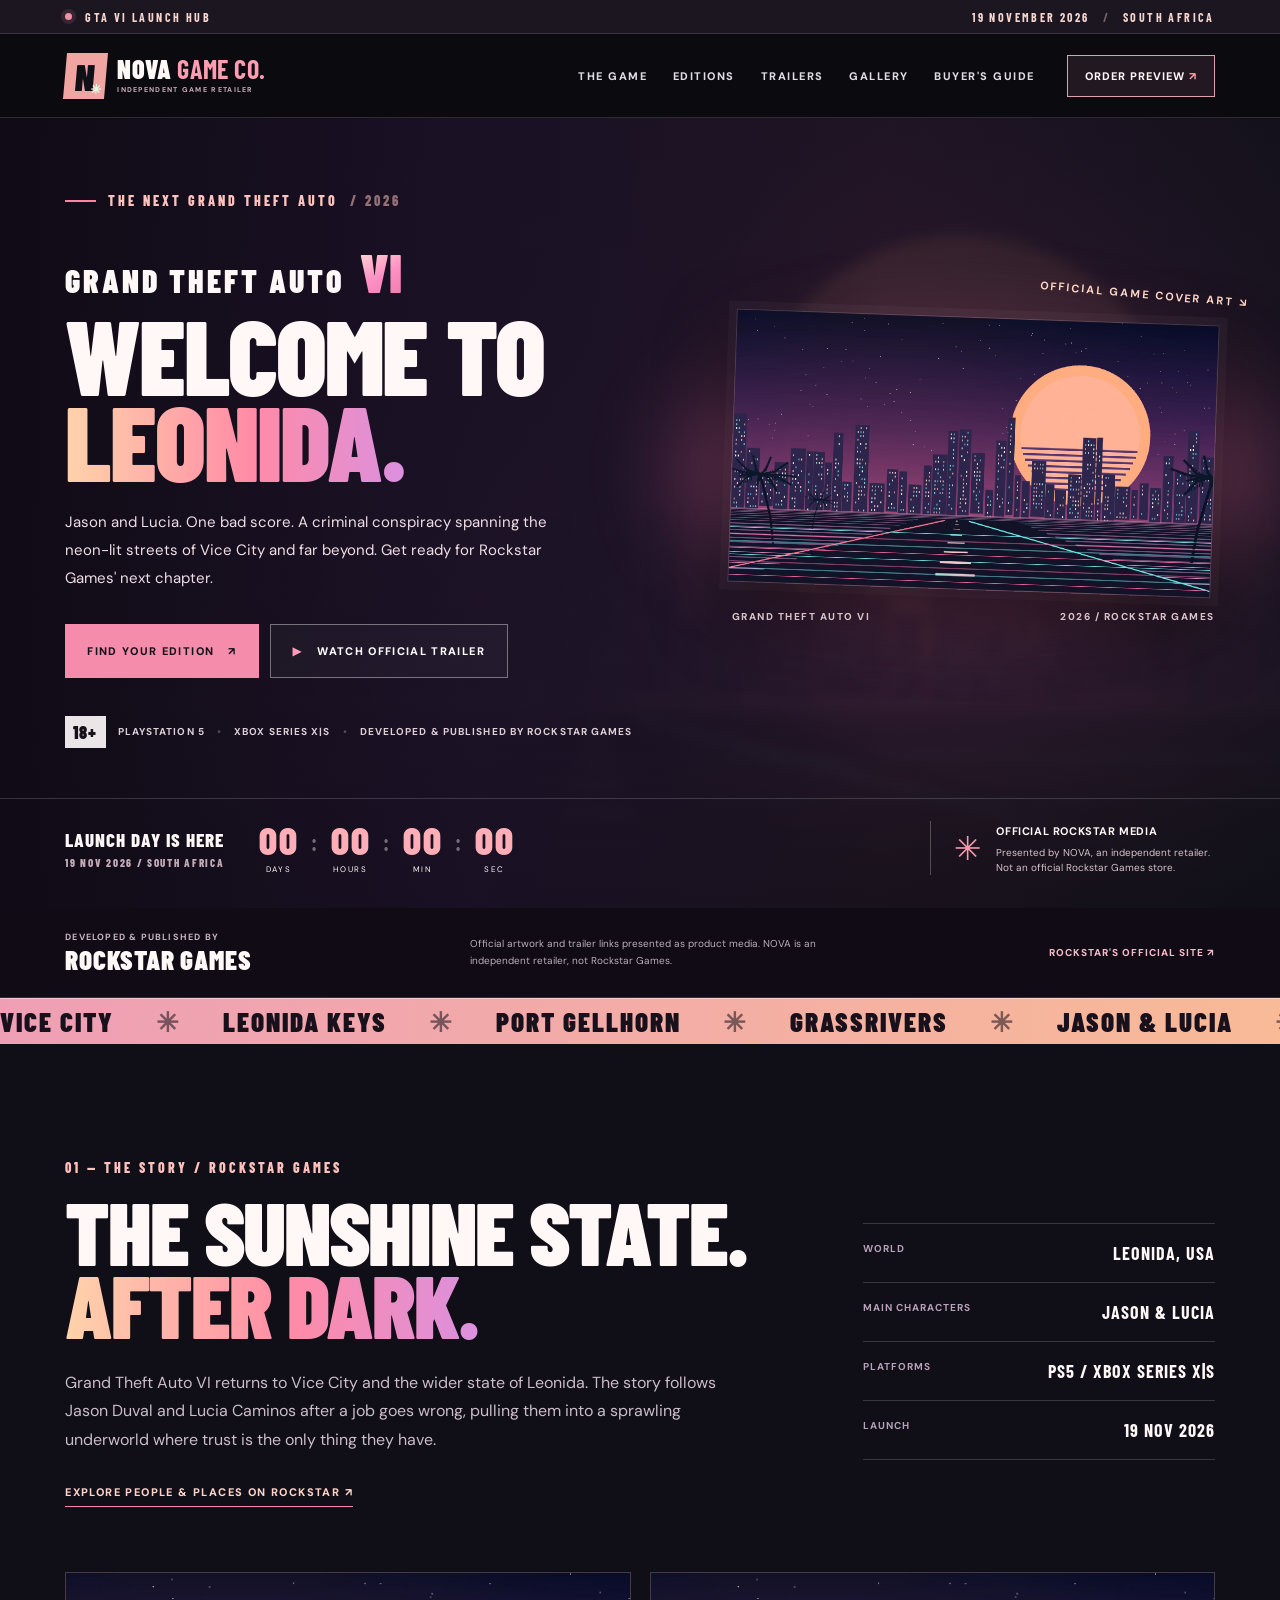
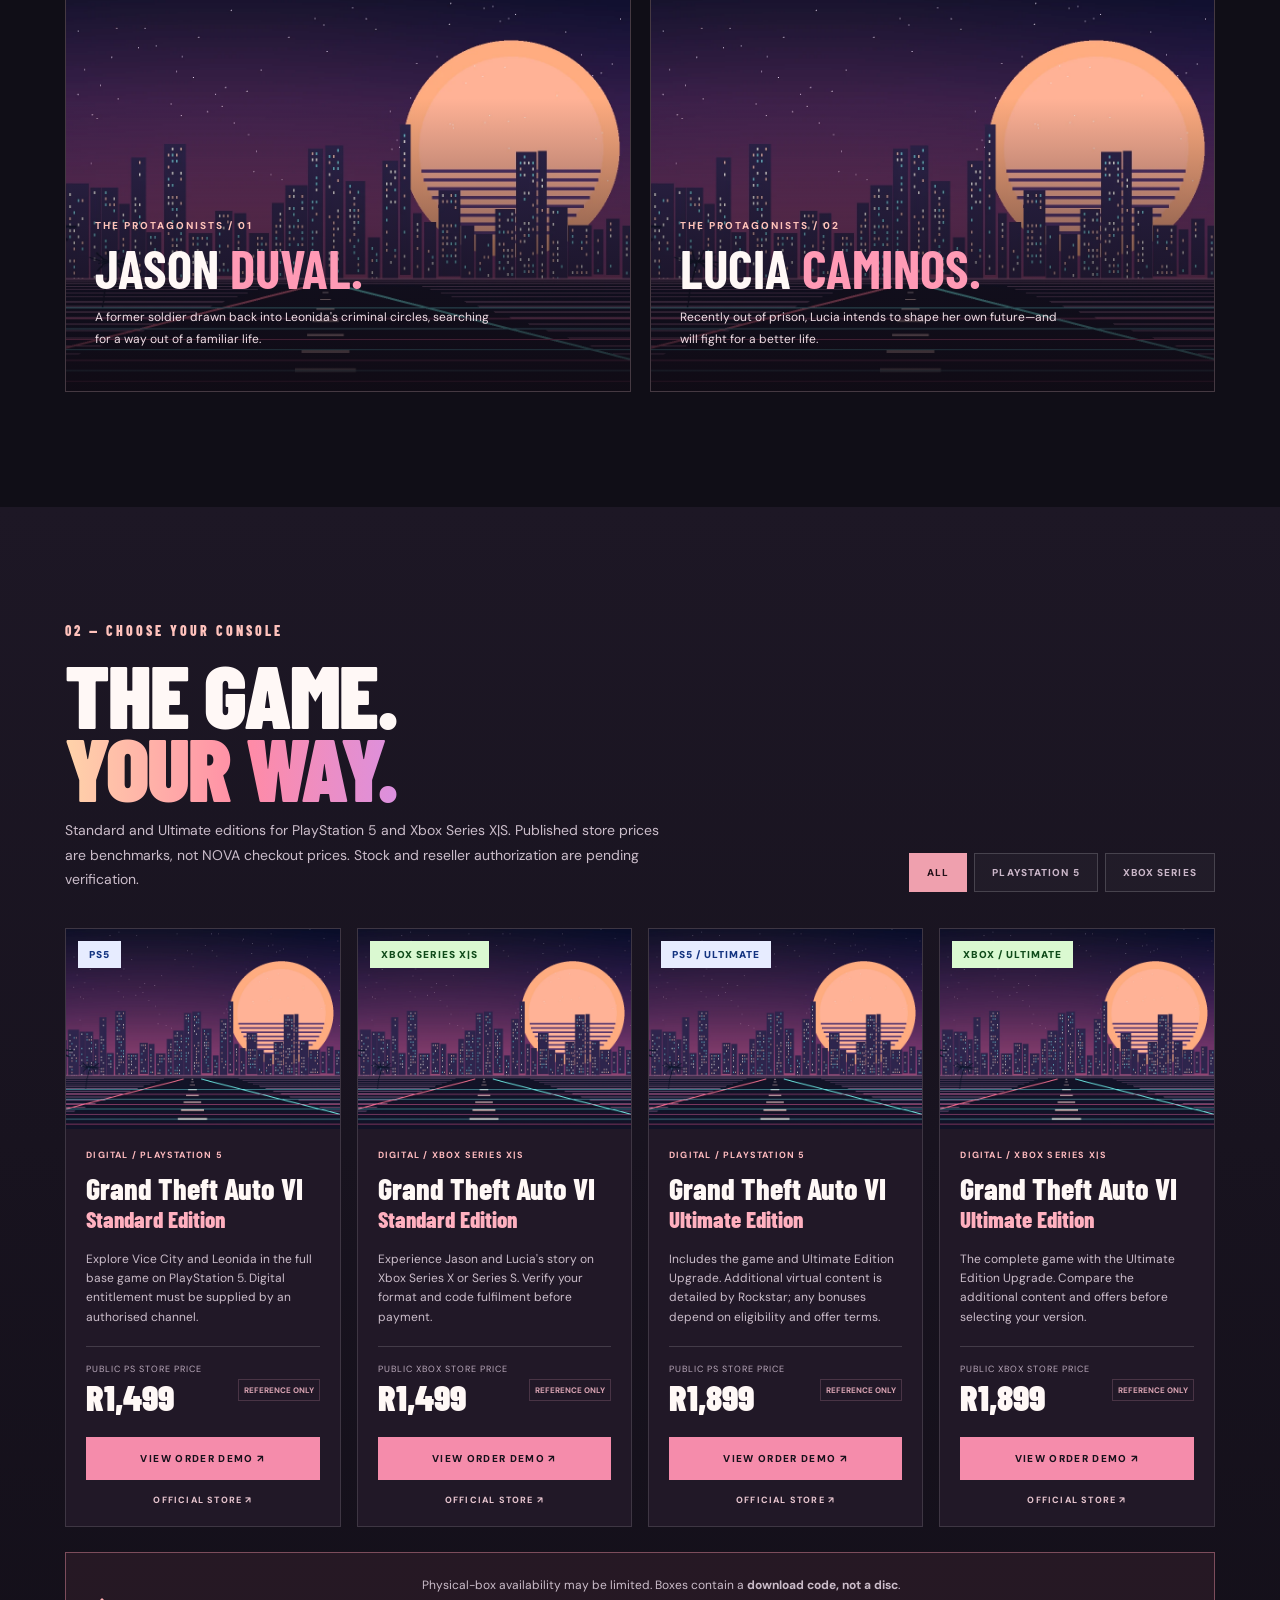
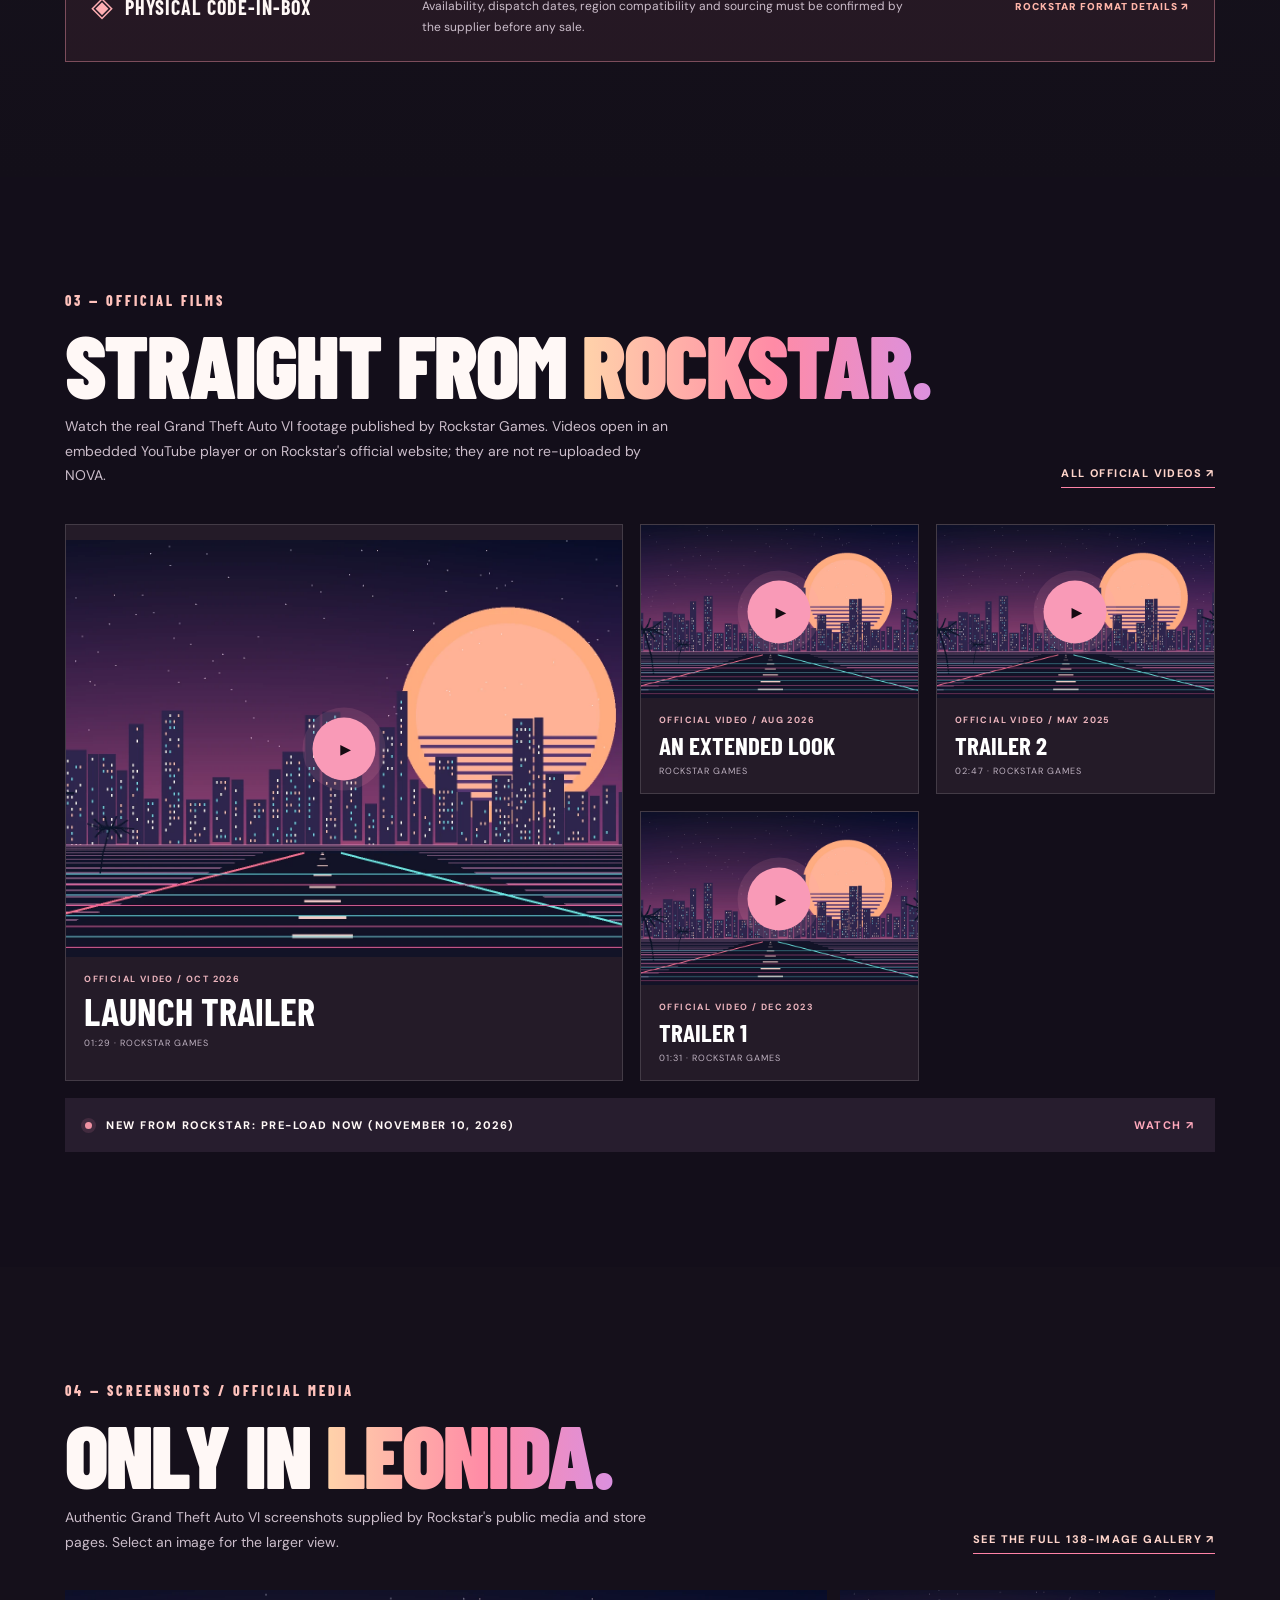
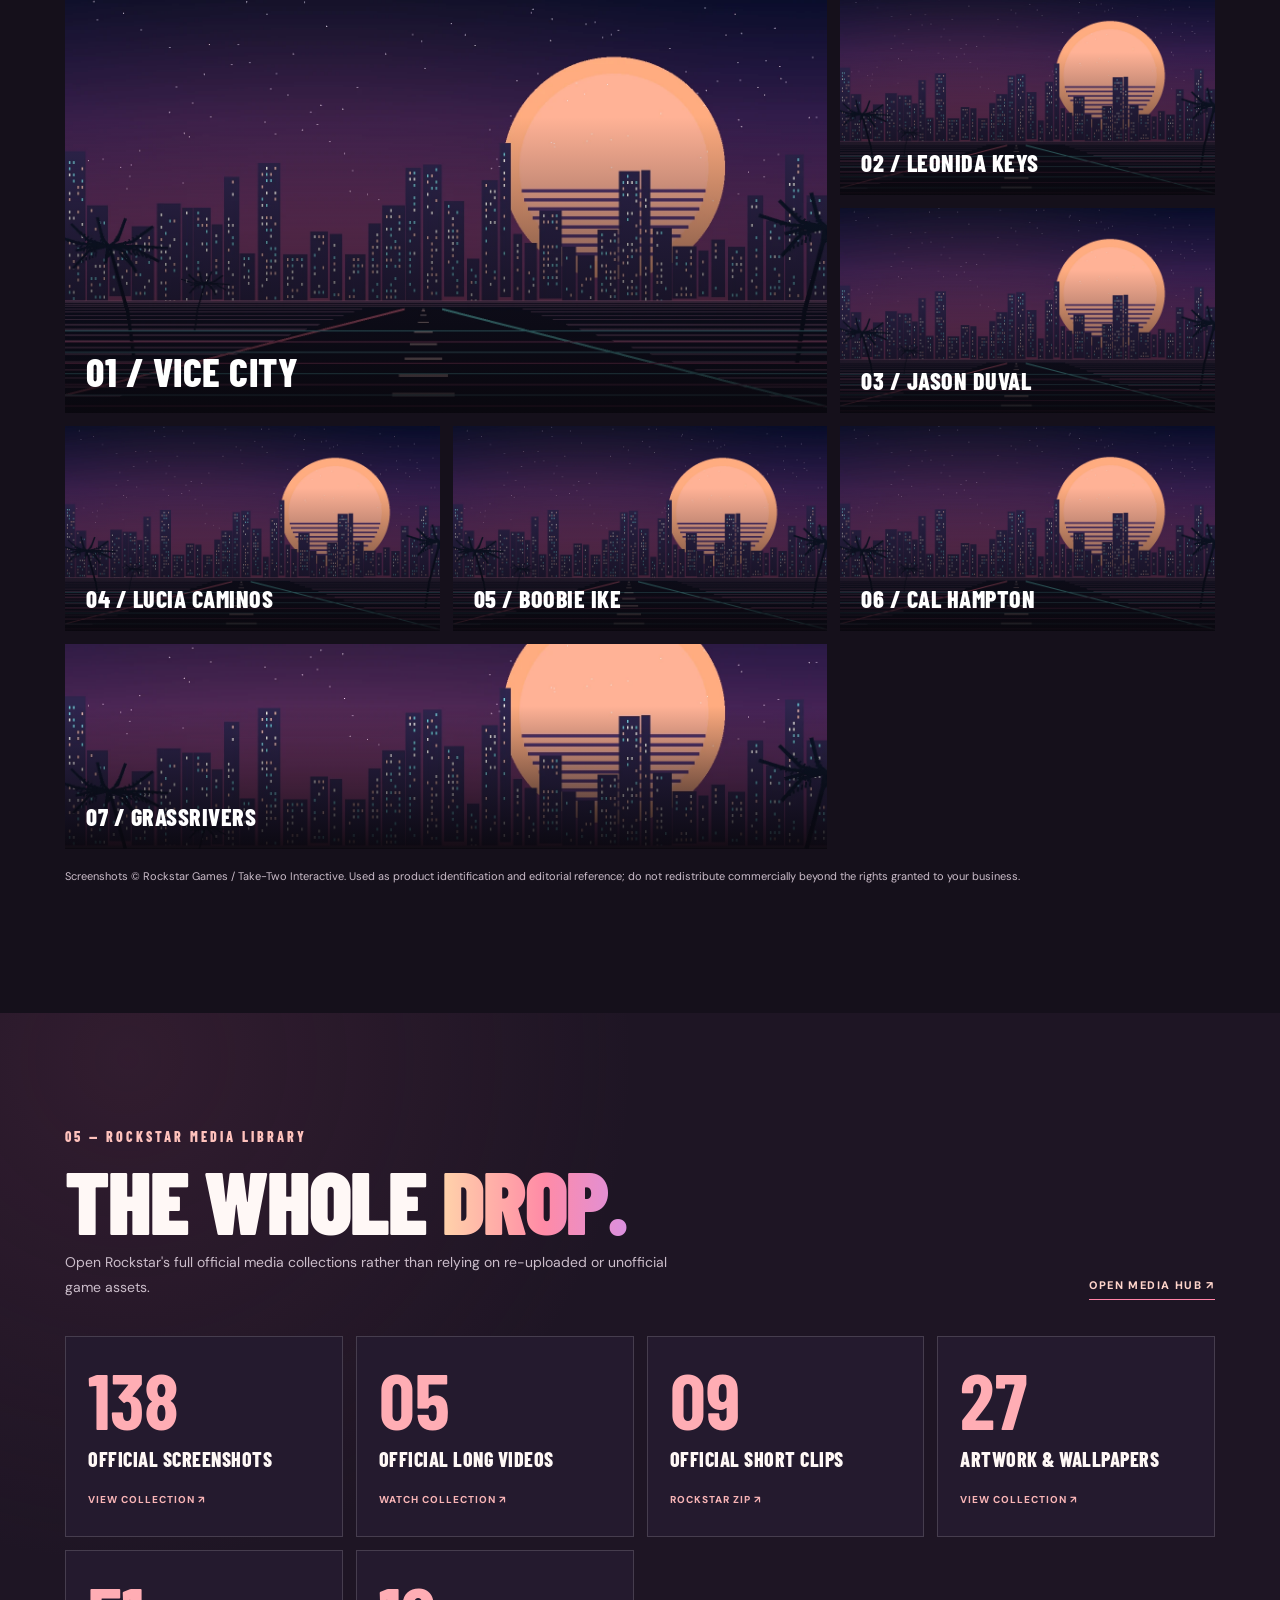
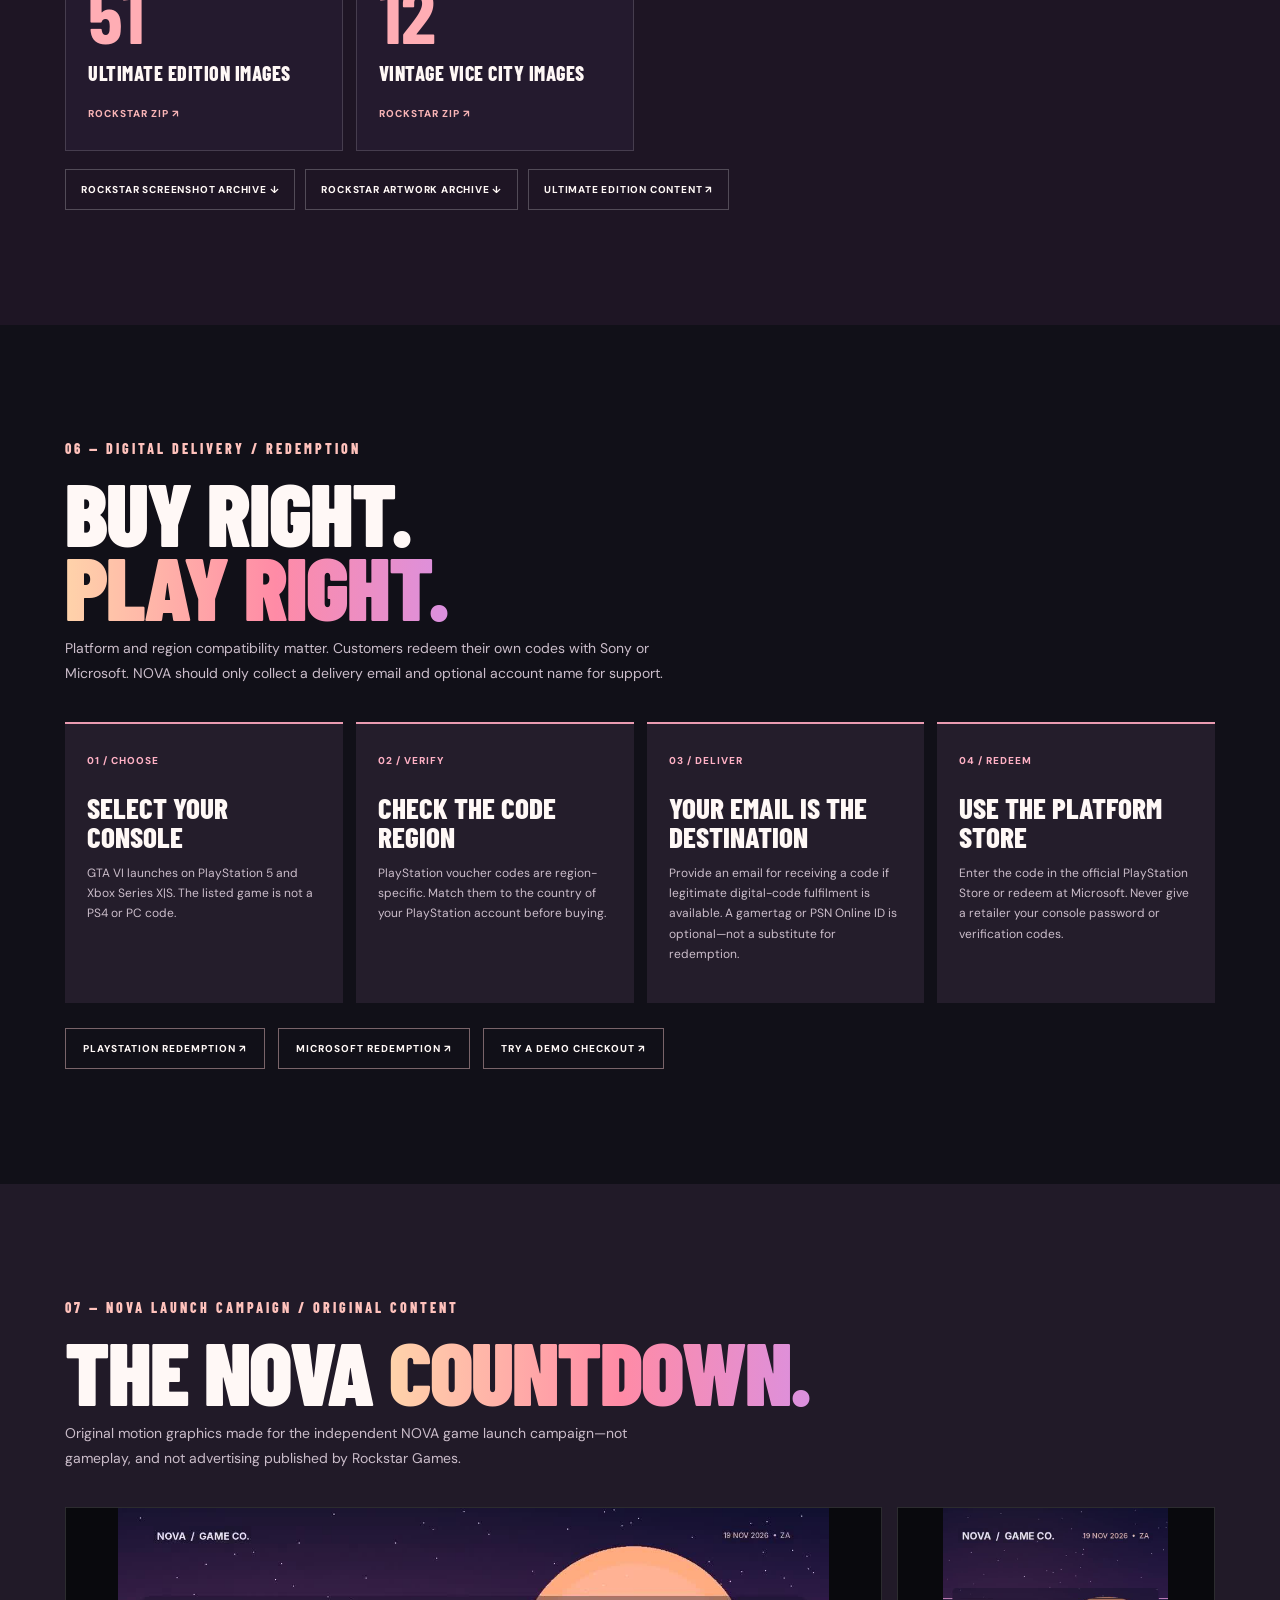
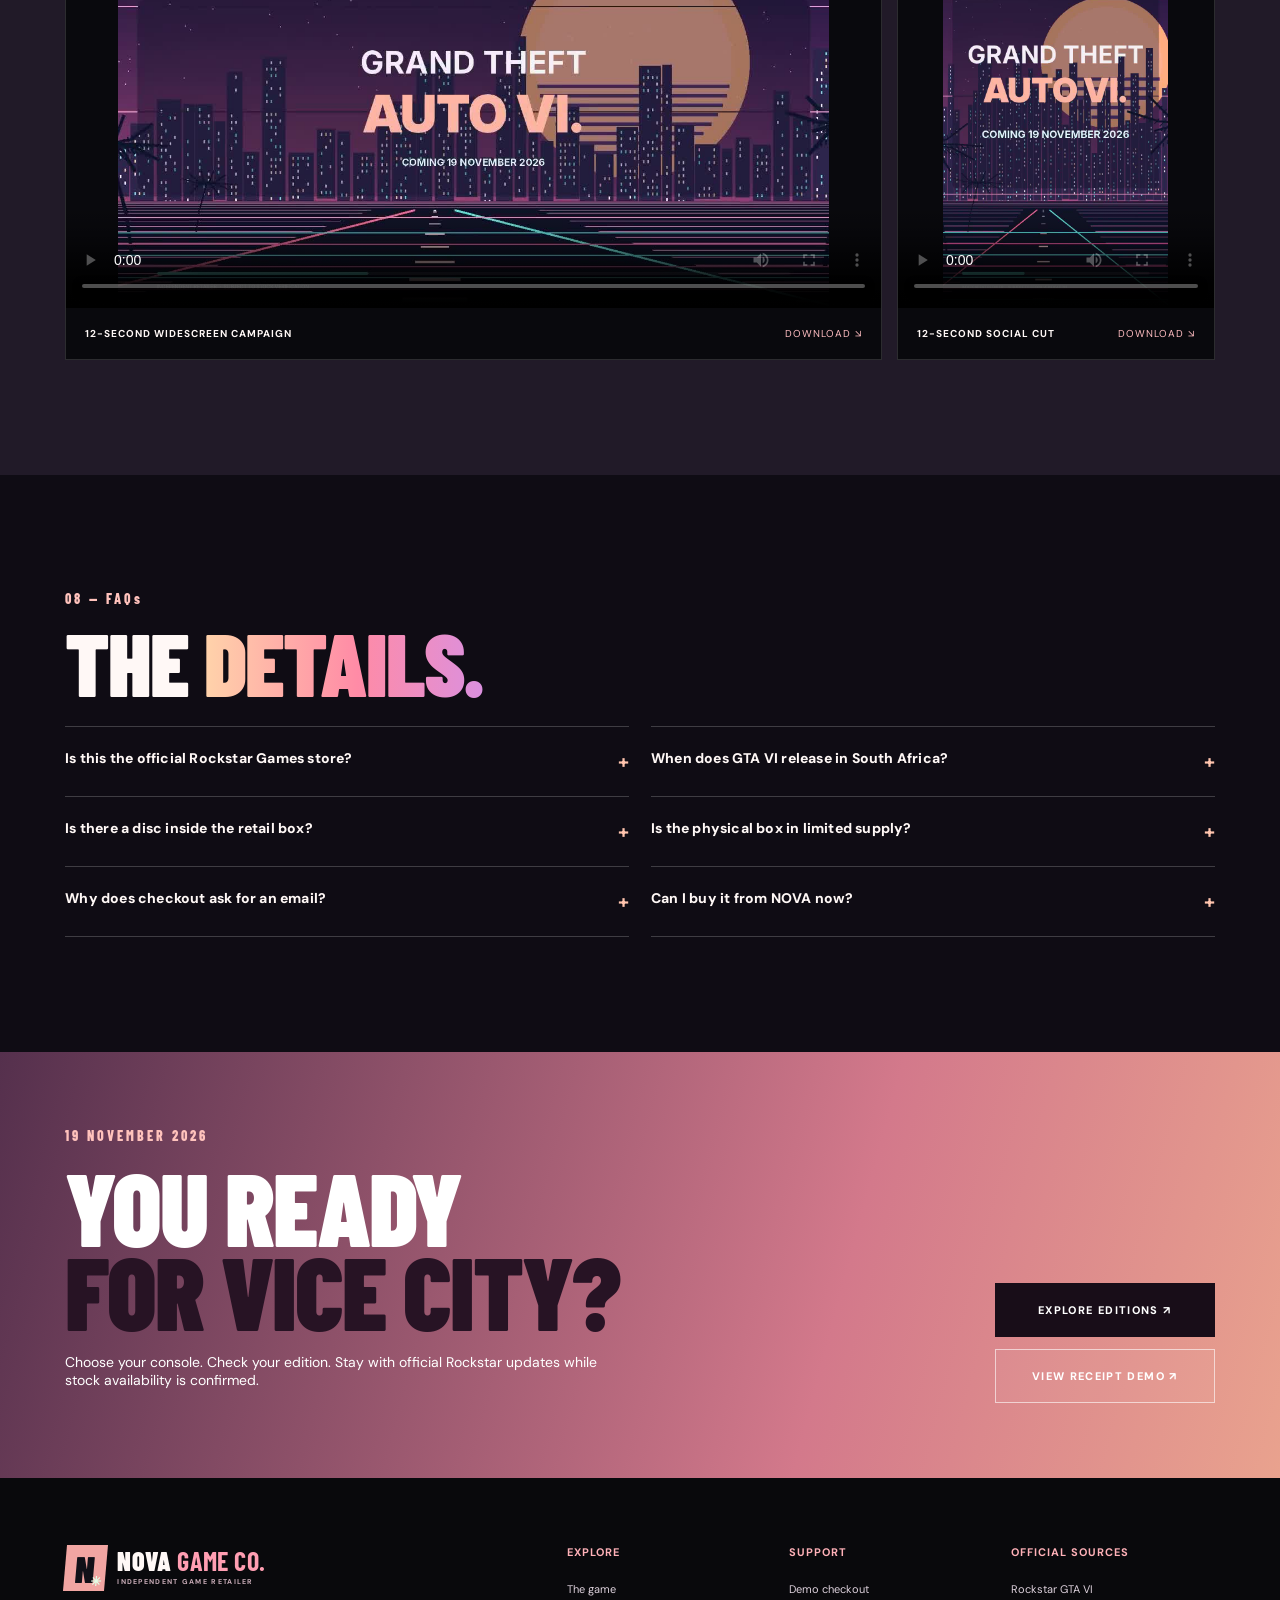
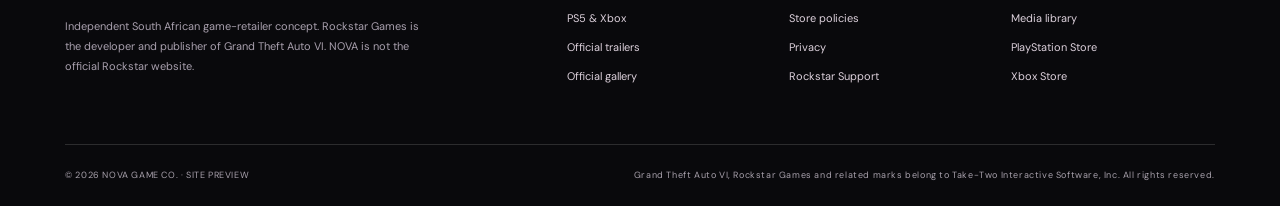
==== index.html @ 19146e65 "Publish read-only GTA VI launch preview" ====
<!doctype html>
<html lang="en-ZA">
<head>
<meta charset="UTF-8"><meta name="viewport" content="width=device-width, initial-scale=1"><meta name="theme-color" content="#101017">
<meta name="robots" content="noindex,nofollow"><meta name="description" content="Grand Theft Auto VI launch hub from NOVA GAME CO., an independent South African retailer. Explore Rockstar's official GTA VI trailers, game art, PS5 and Xbox editions and release date.">
<meta property="og:title" content="GTA VI — NOVA GAME CO. | Game Launch Hub"><meta property="og:description" content="Jason and Lucia. Vice City. Official Rockstar trailers and game media. Compare PS5 and Xbox editions.">
<title>GTA VI: Vice City Awaits | NOVA GAME CO.</title><link rel="icon" href="assets/favicon.svg" type="image/svg+xml"><link rel="stylesheet" href="styles.css"><script src="app.js" defer></script>
</head>
<body>
<a class="skip" href="#main">Skip to content</a>
<div class="topline"><span class="pulse"></span><span>GTA VI LAUNCH HUB</span><span class="topline-spacer"></span><span>19 NOVEMBER 2026</span><span class="top-div">/</span><span>SOUTH AFRICA</span></div>
<header class="site-header" id="top"><a class="brand" href="#top" aria-label="NOVA GAME CO. home"><span class="brand-icon">N<span>✳</span></span><span class="brand-name">NOVA <b>GAME CO.</b><small>INDEPENDENT GAME RETAILER</small></span></a><nav class="nav" id="primaryNav" aria-label="Main"><a href="#game">THE GAME</a><a href="#editions">EDITIONS</a><a href="#watch">TRAILERS</a><a href="#gallery">GALLERY</a><a href="#guide">BUYER'S GUIDE</a></nav><a class="header-action" href="order-demo.html">ORDER PREVIEW <span>↗</span></a><button class="menu-btn" id="menuBtn" type="button" aria-label="Open navigation" aria-expanded="false" aria-controls="primaryNav"><span></span><span></span></button></header>
<main id="main">
<section class="hero" aria-labelledby="heroTitle"><div class="hero-glow"></div><img class="hero-backdrop remote-img" src="https://images.ctfassets.net/h1rqp7q66d54/5d4fHCy1aK8wi6CgsOddln/07dbfb881a8511304031627ae86181ce/01_-_Vice_City_01.jpg" alt="Vice City sign with aircraft overhead, official GTA VI screenshot" onerror="this.src='assets/neon-city-original.webp'" fetchpriority="high"><div class="hero-vignette"></div><div class="wrap hero-content"><div class="hero-copy"><div class="eyebrow"><span class="eyebrow-line"></span> THE NEXT GRAND THEFT AUTO <span class="eyebrow-number">/ 2026</span></div><p class="game-wordmark">GRAND THEFT AUTO <span>VI</span></p><h1 id="heroTitle">WELCOME TO<br><i>LEONIDA.</i></h1><p class="hero-desc">Jason and Lucia. One bad score. A criminal conspiracy spanning the neon-lit streets of Vice City and far beyond. Get ready for Rockstar Games' next chapter.</p><div class="hero-btns"><a class="btn btn-pink" href="#editions">FIND YOUR EDITION <span>↗</span></a><button type="button" class="btn btn-glass trailer-open" data-video="rz1B4B2yBZY" data-video-title="GTA VI Launch Trailer"><span class="play-icon">▶</span> WATCH OFFICIAL TRAILER</button></div><div class="hero-foot"><span class="age-tag">18+</span><span>PLAYSTATION 5</span><i>•</i><span>XBOX SERIES X|S</span><i>•</i><span>DEVELOPED & PUBLISHED BY ROCKSTAR GAMES</span></div></div><div class="cover-stage"><div class="cover-halo"></div><div class="cover-caption">OFFICIAL GAME COVER ART <span>↘</span></div><img class="cover-art remote-img" src="https://images.ctfassets.net/h1rqp7q66d54/2Jdz0iAM18p5xmLns5yGLC/5a43ecf3763a9db84504fc32b8417c4f/GTAVI_PreOrderWebstore_GamesGrid_FOB_1212x1497_R01.jpg" alt="Official Grand Theft Auto VI cover artwork from Rockstar's store" onerror="this.src='assets/neon-city-original.webp'"><div class="cover-bottom"><span>GRAND THEFT AUTO VI</span><span>2026 / ROCKSTAR GAMES</span></div></div></div><div class="hero-end wrap"><div class="countdown" role="timer" aria-label="Countdown until GTA VI releases in South Africa"><span class="countdown-text">THE RELEASE COUNTDOWN <small>19 NOV / 00:00 SAST</small></span><div class="clock"><div><strong id="days">00</strong><small>DAYS</small></div><b>:</b><div><strong id="hours">00</strong><small>HOURS</small></div><b>:</b><div><strong id="minutes">00</strong><small>MIN</small></div><b>:</b><div><strong id="seconds">00</strong><small>SEC</small></div></div></div><div class="verified-identity"><span class="vstar">✳</span><div><strong>Official Rockstar media</strong><small>Presented by NOVA, an independent retailer. Not an official Rockstar Games store.</small></div></div></div></section>
<div class="publisher-credit"><div class="wrap publisher-credit-inner"><div class="publisher-brand"><img src="https://images.ctfassets.net/h1rqp7q66d54/5x1AyDHBq8H6HMhWlSYNlB/f1fb9b0e6a2dcafd70f0856334818d21/Frame__1_.svg" alt="Rockstar Games R-star logo, publisher of Grand Theft Auto VI" loading="lazy" onerror="this.style.display='none'"><div><small>DEVELOPED & PUBLISHED BY</small><strong>ROCKSTAR GAMES</strong></div></div><div class="publisher-note">Official artwork and trailer links presented as product media. NOVA is an independent retailer, not Rockstar Games.</div><a href="https://www.rockstargames.com/VI" target="_blank" rel="noopener noreferrer">ROCKSTAR'S OFFICIAL SITE ↗</a></div></div>
<div class="ticker"><div>VICE CITY <span>✳</span> LEONIDA KEYS <span>✳</span> PORT GELLHORN <span>✳</span> GRASSRIVERS <span>✳</span> JASON & LUCIA <span>✳</span> VICE CITY <span>✳</span> LEONIDA KEYS <span>✳</span> PORT GELLHORN <span>✳</span></div></div>
<section class="section intro" id="game"><div class="wrap"><div class="section-eyebrow">01 — THE STORY / ROCKSTAR GAMES</div><div class="intro-grid"><div><h2>THE SUNSHINE STATE.<br><em>AFTER DARK.</em></h2><p class="body-large">Grand Theft Auto VI returns to Vice City and the wider state of Leonida. The story follows Jason Duval and Lucia Caminos after a job goes wrong, pulling them into a sprawling underworld where trust is the only thing they have.</p><a class="text-link" href="https://www.rockstargames.com/VI/only-in-leonida" target="_blank" rel="noopener noreferrer">EXPLORE PEOPLE & PLACES ON ROCKSTAR ↗</a></div><div class="intro-facts"><div><span>WORLD</span><strong>LEONIDA, USA</strong></div><div><span>MAIN CHARACTERS</span><strong>JASON & LUCIA</strong></div><div><span>PLATFORMS</span><strong>PS5 / XBOX SERIES X|S</strong></div><div><span>LAUNCH</span><strong>19 NOV 2026</strong></div></div></div><div class="character-grid"><article class="character"><img class="remote-img" src="https://images.ctfassets.net/h1rqp7q66d54/7zDbmT7wDNEoMFiioNkEtr/81ec30f2edd179aa0f04555d2e0faaf6/02_-_Jason_Duval_01.jpg" alt="Jason Duval beside a green motorbike, official Rockstar Games screenshot" loading="lazy" onerror="this.src='assets/neon-city-original.webp'"><div class="char-shade"></div><div class="char-details"><span>THE PROTAGONISTS / 01</span><h3>JASON <em>DUVAL.</em></h3><p>A former soldier drawn back into Leonida's criminal circles, searching for a way out of a familiar life.</p></div></article><article class="character"><img class="remote-img" src="https://images.ctfassets.net/h1rqp7q66d54/5zPpF5MY73vX7yVA2m7cao/dd6c2aaef11d2c8c151c952b1de0c5ff/03_-_Lucia_Caminos_01.jpg" alt="Lucia Caminos training, official Rockstar Games screenshot" loading="lazy" onerror="this.src='assets/neon-city-original.webp'"><div class="char-shade"></div><div class="char-details"><span>THE PROTAGONISTS / 02</span><h3>LUCIA <em>CAMINOS.</em></h3><p>Recently out of prison, Lucia intends to shape her own future—and will fight for a better life.</p></div></article></div></div></section>
<section class="section products" id="editions"><div class="wrap"><div class="section-eyebrow">02 — CHOOSE YOUR CONSOLE</div><div class="title-row"><div><h2>THE GAME.<br><em>YOUR WAY.</em></h2><p>Standard and Ultimate editions for PlayStation 5 and Xbox Series X|S. Published store prices are benchmarks, not NOVA checkout prices. Stock and reseller authorization are pending verification.</p></div><div class="filters" role="group" aria-label="Filter console"><button type="button" class="filter active" data-platform="all" aria-pressed="true">ALL</button><button type="button" class="filter" data-platform="ps5" aria-pressed="false">PLAYSTATION 5</button><button type="button" class="filter" data-platform="xbox" aria-pressed="false">XBOX SERIES</button></div></div>
<div class="product-grid">
<article class="product-card" data-platform="ps5"><div class="product-image"><span class="product-platform ps5-tag">PS5</span><img class="remote-img" src="https://images.ctfassets.net/h1rqp7q66d54/2bQ11ydObxmD2CvRyUlII6/e6e94f08f74e6a439e8937421653245e/GTAVI_PreOrderWebstore_CompareEditionsThumbnail_Standard_1280x720_R01.jpg" alt="GTA VI Standard Edition official Rockstar game art" loading="lazy" onerror="this.src='assets/neon-city-original.webp'"></div><div class="product-body"><span class="product-overline">DIGITAL / PLAYSTATION 5</span><h3>Grand Theft Auto VI <small>Standard Edition</small></h3><p>Explore Vice City and Leonida in the full base game on PlayStation 5. Digital entitlement must be supplied by an authorised channel.</p><div class="product-price"><div><small>PUBLIC PS STORE PRICE</small><strong>R1,499</strong></div><span class="price-note">REFERENCE ONLY</span></div><div class="product-actions"><a class="btn btn-pink" href="order-demo.html?platform=ps5&edition=standard">VIEW ORDER DEMO ↗</a><a href="https://store.playstation.com/en-za/product/EP1004-PPSA01547_00-GTAVISTANDARD001" target="_blank" rel="noopener noreferrer">OFFICIAL STORE ↗</a></div></div></article>
<article class="product-card" data-platform="xbox"><div class="product-image"><span class="product-platform xbox-tag">XBOX SERIES X|S</span><img class="remote-img" src="https://images.ctfassets.net/h1rqp7q66d54/2bQ11ydObxmD2CvRyUlII6/e6e94f08f74e6a439e8937421653245e/GTAVI_PreOrderWebstore_CompareEditionsThumbnail_Standard_1280x720_R01.jpg" alt="GTA VI Standard Edition official Rockstar game art" loading="lazy" onerror="this.src='assets/neon-city-original.webp'"></div><div class="product-body"><span class="product-overline">DIGITAL / XBOX SERIES X|S</span><h3>Grand Theft Auto VI <small>Standard Edition</small></h3><p>Experience Jason and Lucia's story on Xbox Series X or Series S. Verify your format and code fulfilment before payment.</p><div class="product-price"><div><small>PUBLIC XBOX STORE PRICE</small><strong>R1,499</strong></div><span class="price-note">REFERENCE ONLY</span></div><div class="product-actions"><a class="btn btn-pink" href="order-demo.html?platform=xbox&edition=standard">VIEW ORDER DEMO ↗</a><a href="https://www.xbox.com/en-ZA/games/store/grand-theft-auto-vi/9p3h4968grsm" target="_blank" rel="noopener noreferrer">OFFICIAL STORE ↗</a></div></div></article>
<article class="product-card" data-platform="ps5"><div class="product-image"><span class="product-platform ps5-tag">PS5 / ULTIMATE</span><img class="remote-img" src="https://images.ctfassets.net/h1rqp7q66d54/6BWQSfnOYTcVVsRj8ay2ML/8e51ba006c8d309d0c6a1b582c44b041/UltimateEdition_07_en_us_R04_Deliv.jpg" alt="Grand Theft Auto VI Ultimate Edition official Rockstar art" loading="lazy" onerror="this.src='assets/neon-city-original.webp'"></div><div class="product-body"><span class="product-overline">DIGITAL / PLAYSTATION 5</span><h3>Grand Theft Auto VI <small>Ultimate Edition</small></h3><p>Includes the game and Ultimate Edition Upgrade. Additional virtual content is detailed by Rockstar; any bonuses depend on eligibility and offer terms.</p><div class="product-price"><div><small>PUBLIC PS STORE PRICE</small><strong>R1,899</strong></div><span class="price-note">REFERENCE ONLY</span></div><div class="product-actions"><a class="btn btn-pink" href="order-demo.html?platform=ps5&edition=ultimate">VIEW ORDER DEMO ↗</a><a href="https://store.playstation.com/en-za/concept/10000730" target="_blank" rel="noopener noreferrer">OFFICIAL STORE ↗</a></div></div></article>
<article class="product-card" data-platform="xbox"><div class="product-image"><span class="product-platform xbox-tag">XBOX / ULTIMATE</span><img class="remote-img" src="https://images.ctfassets.net/h1rqp7q66d54/6BWQSfnOYTcVVsRj8ay2ML/8e51ba006c8d309d0c6a1b582c44b041/UltimateEdition_07_en_us_R04_Deliv.jpg" alt="Grand Theft Auto VI Ultimate Edition official Rockstar art" loading="lazy" onerror="this.src='assets/neon-city-original.webp'"></div><div class="product-body"><span class="product-overline">DIGITAL / XBOX SERIES X|S</span><h3>Grand Theft Auto VI <small>Ultimate Edition</small></h3><p>The complete game with the Ultimate Edition Upgrade. Compare the additional content and offers before selecting your version.</p><div class="product-price"><div><small>PUBLIC XBOX STORE PRICE</small><strong>R1,899</strong></div><span class="price-note">REFERENCE ONLY</span></div><div class="product-actions"><a class="btn btn-pink" href="order-demo.html?platform=xbox&edition=ultimate">VIEW ORDER DEMO ↗</a><a href="https://www.xbox.com/en-ZA/games/store/grand-theft-auto-vi-ultimate-edition/9NNZSNHLR63L" target="_blank" rel="noopener noreferrer">OFFICIAL STORE ↗</a></div></div></article>
</div><div class="stock-note"><div><span class="stock-icon">◈</span><strong>PHYSICAL CODE-IN-BOX</strong></div><p>Physical-box availability may be limited. Boxes contain a <b>download code, not a disc</b>. Availability, dispatch dates, region compatibility and sourcing must be confirmed by the supplier before any sale.</p><a href="https://store.rockstargames.com/game/buy-gta-vi?drm=playstation" target="_blank" rel="noopener noreferrer">ROCKSTAR FORMAT DETAILS ↗</a></div>
</div></section>
<section class="section video-section" id="watch"><div class="wrap"><div class="section-eyebrow">03 — OFFICIAL FILMS</div><div class="title-row"><div><h2>STRAIGHT FROM <em>ROCKSTAR.</em></h2><p>Watch the real Grand Theft Auto VI footage published by Rockstar Games. Videos open in an embedded YouTube player or on Rockstar's official website; they are not re-uploaded by NOVA.</p></div><a class="text-link" href="https://www.rockstargames.com/VI/media/videos" target="_blank" rel="noopener noreferrer">ALL OFFICIAL VIDEOS ↗</a></div><div class="trailers-grid"><button class="trailer-card trailer-open big-trailer" type="button" data-video="rz1B4B2yBZY" data-video-title="GTA VI Launch Trailer"><div class="thumb"><img src="https://img.youtube.com/vi/rz1B4B2yBZY/maxresdefault.jpg" alt="GTA VI launch trailer thumbnail" loading="lazy" onerror="this.src='assets/neon-city-original.webp'"><span class="floating-play">▶</span></div><div class="trailer-detail"><span>OFFICIAL VIDEO / OCT 2026</span><strong>LAUNCH TRAILER</strong><small>01:29 · ROCKSTAR GAMES</small></div></button><button class="trailer-card trailer-open" type="button" data-video="tJbzMqJGH4k" data-video-title="GTA VI: An Extended Look"><div class="thumb"><img src="https://img.youtube.com/vi/tJbzMqJGH4k/maxresdefault.jpg" alt="GTA VI extended in-game look" loading="lazy" onerror="this.src='assets/neon-city-original.webp'"><span class="floating-play">▶</span></div><div class="trailer-detail"><span>OFFICIAL VIDEO / AUG 2026</span><strong>AN EXTENDED LOOK</strong><small>ROCKSTAR GAMES</small></div></button><button class="trailer-card trailer-open" type="button" data-video="VQRLujxTm3c" data-video-title="GTA VI Trailer 2"><div class="thumb"><img src="https://img.youtube.com/vi/VQRLujxTm3c/maxresdefault.jpg" alt="GTA VI Trailer 2" loading="lazy" onerror="this.src='assets/neon-city-original.webp'"><span class="floating-play">▶</span></div><div class="trailer-detail"><span>OFFICIAL VIDEO / MAY 2025</span><strong>TRAILER 2</strong><small>02:47 · ROCKSTAR GAMES</small></div></button><button class="trailer-card trailer-open" type="button" data-video="QdBZY2fkU-0" data-video-title="GTA VI Trailer 1"><div class="thumb"><img src="https://img.youtube.com/vi/QdBZY2fkU-0/maxresdefault.jpg" alt="GTA VI Trailer 1" loading="lazy" onerror="this.src='assets/neon-city-original.webp'"><span class="floating-play">▶</span></div><div class="trailer-detail"><span>OFFICIAL VIDEO / DEC 2023</span><strong>TRAILER 1</strong><small>01:31 · ROCKSTAR GAMES</small></div></button></div><a class="video-extra" href="https://www.rockstargames.com/videos/55kss26g" target="_blank" rel="noopener noreferrer"><span class="live-dot"></span> NEW FROM ROCKSTAR: PRE-LOAD NOW (NOVEMBER 10, 2026) <b>WATCH ↗</b></a></div></section>
<section class="section gallery-section" id="gallery"><div class="wrap"><div class="section-eyebrow">04 — SCREENSHOTS / OFFICIAL MEDIA</div><div class="title-row"><div><h2>ONLY IN <em>LEONIDA.</em></h2><p>Authentic Grand Theft Auto VI screenshots supplied by Rockstar's public media and store pages. Select an image for the larger view.</p></div><a class="text-link" href="https://www.rockstargames.com/VI/launch-gallery" target="_blank" rel="noopener noreferrer">SEE THE FULL 138-IMAGE GALLERY ↗</a></div><div class="gallery-grid">
<button type="button" class="shot shot-big" data-image="https://images.ctfassets.net/h1rqp7q66d54/5d4fHCy1aK8wi6CgsOddln/07dbfb881a8511304031627ae86181ce/01_-_Vice_City_01.jpg" data-title="VICE CITY"><img src="https://images.ctfassets.net/h1rqp7q66d54/5d4fHCy1aK8wi6CgsOddln/07dbfb881a8511304031627ae86181ce/01_-_Vice_City_01.jpg" alt="Vice City sign" loading="lazy" onerror="this.src='assets/neon-city-original.webp'"><span>01 / VICE CITY</span></button>
<button type="button" class="shot" data-image="https://images.ctfassets.net/h1rqp7q66d54/4J82PfLuwL3o3tOAww68ba/941a232acda3ecadb92d5ec1a04125f3/04_-_Leonida_Keys_01.jpg" data-title="LEONIDA KEYS"><img src="https://images.ctfassets.net/h1rqp7q66d54/4J82PfLuwL3o3tOAww68ba/941a232acda3ecadb92d5ec1a04125f3/04_-_Leonida_Keys_01.jpg" alt="Leonida Keys shoreline" loading="lazy" onerror="this.src='assets/neon-city-original.webp'"><span>02 / LEONIDA KEYS</span></button>
<button type="button" class="shot" data-image="https://images.ctfassets.net/h1rqp7q66d54/7zDbmT7wDNEoMFiioNkEtr/81ec30f2edd179aa0f04555d2e0faaf6/02_-_Jason_Duval_01.jpg" data-title="JASON DUVAL"><img src="https://images.ctfassets.net/h1rqp7q66d54/7zDbmT7wDNEoMFiioNkEtr/81ec30f2edd179aa0f04555d2e0faaf6/02_-_Jason_Duval_01.jpg" alt="Jason Duval and motorbike" loading="lazy" onerror="this.src='assets/neon-city-original.webp'"><span>03 / JASON DUVAL</span></button>
<button type="button" class="shot" data-image="https://images.ctfassets.net/h1rqp7q66d54/5zPpF5MY73vX7yVA2m7cao/dd6c2aaef11d2c8c151c952b1de0c5ff/03_-_Lucia_Caminos_01.jpg" data-title="LUCIA CAMINOS"><img src="https://images.ctfassets.net/h1rqp7q66d54/5zPpF5MY73vX7yVA2m7cao/dd6c2aaef11d2c8c151c952b1de0c5ff/03_-_Lucia_Caminos_01.jpg" alt="Lucia Caminos boxing" loading="lazy" onerror="this.src='assets/neon-city-original.webp'"><span>04 / LUCIA CAMINOS</span></button>
<button type="button" class="shot" data-image="https://images.ctfassets.net/h1rqp7q66d54/6v2JTUd2v42B11Zr4VcMlg/1fcc79999e9de192d9f76bf82712f9a7/05_-_Boobie_Ike_02.jpg" data-title="BOOBIE IKE"><img src="https://images.ctfassets.net/h1rqp7q66d54/6v2JTUd2v42B11Zr4VcMlg/1fcc79999e9de192d9f76bf82712f9a7/05_-_Boobie_Ike_02.jpg" alt="Boobie Ike outside a neon-lit club" loading="lazy" onerror="this.src='assets/neon-city-original.webp'"><span>05 / BOOBIE IKE</span></button>
<button type="button" class="shot" data-image="https://images.ctfassets.net/h1rqp7q66d54/Rv3M6YC6fqcA8asG7AzxN/599a55e2861b74efaefff4925497e219/06_-_Cal_Hampton_03.jpg" data-title="CAL HAMPTON"><img src="https://images.ctfassets.net/h1rqp7q66d54/Rv3M6YC6fqcA8asG7AzxN/599a55e2861b74efaefff4925497e219/06_-_Cal_Hampton_03.jpg" alt="Cal Hampton relaxing in a pool" loading="lazy" onerror="this.src='assets/neon-city-original.webp'"><span>06 / CAL HAMPTON</span></button>
<button type="button" class="shot shot-wide" data-image="https://images.ctfassets.net/h1rqp7q66d54/5kRNXiO9oSU1AyAhkG5RmL/a4db57e837e080601745f4820d62327a/08_-_Grassrivers_03.jpg" data-title="GRASSRIVERS"><img src="https://images.ctfassets.net/h1rqp7q66d54/5kRNXiO9oSU1AyAhkG5RmL/a4db57e837e080601745f4820d62327a/08_-_Grassrivers_03.jpg" alt="Airboat crossing Grassrivers wetlands" loading="lazy" onerror="this.src='assets/neon-city-original.webp'"><span>07 / GRASSRIVERS</span></button>
</div><p class="media-credit">Screenshots © Rockstar Games / Take-Two Interactive. Used as product identification and editorial reference; do not redistribute commercially beyond the rights granted to your business.</p></div></section>
<section class="section asset-library" id="assets"><div class="wrap"><div class="section-eyebrow">05 — ROCKSTAR MEDIA LIBRARY</div><div class="title-row"><div><h2>THE WHOLE <em>DROP.</em></h2><p>Open Rockstar's full official media collections rather than relying on re-uploaded or unofficial game assets.</p></div><a class="text-link" href="https://www.rockstargames.com/VI/media" target="_blank" rel="noopener noreferrer">OPEN MEDIA HUB ↗</a></div><div class="asset-grid"><a href="https://www.rockstargames.com/VI/media/screenshots" target="_blank" rel="noopener noreferrer"><strong>138</strong><span>OFFICIAL SCREENSHOTS</span><small>VIEW COLLECTION ↗</small></a><a href="https://www.rockstargames.com/VI/media/videos" target="_blank" rel="noopener noreferrer"><strong>05</strong><span>OFFICIAL LONG VIDEOS</span><small>WATCH COLLECTION ↗</small></a><a href="https://media-rockstargames-com.akamaized.net/VI/downloads/videos/GTAVI_Videos.zip" target="_blank" rel="noopener noreferrer"><strong>09</strong><span>OFFICIAL SHORT CLIPS</span><small>ROCKSTAR ZIP ↗</small></a><a href="https://www.rockstargames.com/VI/media/artwork-wallpapers" target="_blank" rel="noopener noreferrer"><strong>27</strong><span>ARTWORK & WALLPAPERS</span><small>VIEW COLLECTION ↗</small></a><a href="https://media-rockstargames-com.akamaized.net/VI/downloads/screenshots/GTAVI_Ultimate_Edition_Benefits.zip" target="_blank" rel="noopener noreferrer"><strong>51</strong><span>ULTIMATE EDITION IMAGES</span><small>ROCKSTAR ZIP ↗</small></a><a href="https://media-rockstargames-com.akamaized.net/VI/downloads/screenshots/GTAVI_Vintage_Vice_City_Pack.zip" target="_blank" rel="noopener noreferrer"><strong>12</strong><span>VINTAGE VICE CITY IMAGES</span><small>ROCKSTAR ZIP ↗</small></a></div><div class="asset-small"><a href="https://media-rockstargames-com.akamaized.net/VI/downloads/screenshots/GTAVI_Screenshots.zip" target="_blank" rel="noopener noreferrer">ROCKSTAR SCREENSHOT ARCHIVE ↓</a><a href="https://media-rockstargames-com.akamaized.net/VI/downloads/artwork_wallpapers/GTAVI_Artwork_Wallpapers.zip" target="_blank" rel="noopener noreferrer">ROCKSTAR ARTWORK ARCHIVE ↓</a><a href="https://www.rockstargames.com/VI/media/screenshots" target="_blank" rel="noopener noreferrer">ULTIMATE EDITION CONTENT ↗</a></div></div></section>
<section class="section how-section" id="guide"><div class="wrap"><div class="section-eyebrow">06 — DIGITAL DELIVERY / REDEMPTION</div><div class="title-row"><div><h2>BUY RIGHT.<br><em>PLAY RIGHT.</em></h2><p>Platform and region compatibility matter. Customers redeem their own codes with Sony or Microsoft. NOVA should only collect a delivery email and optional account name for support.</p></div></div><div class="guide-grid"><article><span class="guide-label">01 / CHOOSE</span><h3>SELECT YOUR CONSOLE</h3><p>GTA VI launches on PlayStation 5 and Xbox Series X|S. The listed game is not a PS4 or PC code.</p></article><article><span class="guide-label">02 / VERIFY</span><h3>CHECK THE CODE REGION</h3><p>PlayStation voucher codes are region-specific. Match them to the country of your PlayStation account before buying.</p></article><article><span class="guide-label">03 / DELIVER</span><h3>YOUR EMAIL IS THE DESTINATION</h3><p>Provide an email for receiving a code if legitimate digital-code fulfilment is available. A gamertag or PSN Online ID is optional—not a substitute for redemption.</p></article><article><span class="guide-label">04 / REDEEM</span><h3>USE THE PLATFORM STORE</h3><p>Enter the code in the official PlayStation Store or redeem at Microsoft. Never give a retailer your console password or verification codes.</p></article></div><div class="guide-links"><a href="https://www.playstation.com/en-za/support/store/" target="_blank" rel="noopener noreferrer">PLAYSTATION REDEMPTION ↗</a><a href="https://redeem.microsoft.com/" target="_blank" rel="noopener noreferrer">MICROSOFT REDEMPTION ↗</a><a href="order-demo.html">TRY A DEMO CHECKOUT ↗</a></div></div></section>
<section class="section own-creative"><div class="wrap"><div class="section-eyebrow">07 — NOVA LAUNCH CAMPAIGN / ORIGINAL CONTENT</div><div class="title-row"><div><h2>THE NOVA <em>COUNTDOWN.</em></h2><p>Original motion graphics made for the independent NOVA game launch campaign—not gameplay, and not advertising published by Rockstar Games.</p></div></div><div class="own-grid"><div class="own-video"><video controls playsinline preload="metadata" poster="social/wide-preview.jpg"><source src="social/launch-promo-widescreen.mp4" type="video/mp4"></video><div><b>12-SECOND WIDESCREEN CAMPAIGN</b><a href="social/launch-promo-widescreen.mp4" download>DOWNLOAD ↘</a></div></div><div class="own-video vertical"><video controls playsinline preload="metadata" poster="social/vertical-preview.jpg"><source src="social/launch-promo-vertical.mp4" type="video/mp4"></video><div><b>12-SECOND SOCIAL CUT</b><a href="social/launch-promo-vertical.mp4" download>DOWNLOAD ↘</a></div></div></div></div></section>
<section class="section faq-section" id="faq"><div class="wrap"><div class="section-eyebrow">08 — FAQs</div><h2>THE <em>DETAILS.</em></h2><div class="faq-grid"><details><summary>Is this the official Rockstar Games store?</summary><p>No. NOVA GAME CO. is presented as an independent retailer. Rockstar is the game developer and publisher. Official art and trailers are linked from Rockstar or authorized platform storefronts.</p></details><details><summary>When does GTA VI release in South Africa?</summary><p>PlayStation confirms a midnight South African release on 19 November 2026.</p></details><details><summary>Is there a disc inside the retail box?</summary><p>No. Rockstar's physical code-in-box edition contains a digital download code rather than a game disc.</p></details><details><summary>Is the physical box in limited supply?</summary><p>Availability may be limited. Exact stock allocation and shipping dates require supplier confirmation; this demo does not reserve inventory.</p></details><details><summary>Why does checkout ask for an email?</summary><p>So a retailer can deliver a valid digital code where it has the rights and inventory to do so. Your PlayStation Online ID or Xbox gamertag may be used as an optional reference, but not for redeeming the game on your behalf.</p></details><details><summary>Can I buy it from NOVA now?</summary><p>Not through this demo. A real merchant account, legally sourced stock, business contact details and a verified payment gateway must be connected before NOVA accepts orders.</p></details></div></div></section>
<section class="closing-cta"><div class="wrap closing-inner"><div><span class="section-eyebrow">19 NOVEMBER 2026</span><h2>YOU READY<br><em>FOR VICE CITY?</em></h2><p>Choose your console. Check your edition. Stay with official Rockstar updates while stock availability is confirmed.</p></div><div><a class="btn btn-pink" href="#editions">EXPLORE EDITIONS ↗</a><a class="btn btn-glass" href="order-demo.html">VIEW RECEIPT DEMO ↗</a></div></div></section>
</main><footer class="footer"><div class="wrap"><div class="footer-top"><div><a class="brand" href="#top"><span class="brand-icon">N<span>✳</span></span><span class="brand-name">NOVA <b>GAME CO.</b><small>INDEPENDENT GAME RETAILER</small></span></a><p>Independent South African game-retailer concept. Rockstar Games is the developer and publisher of Grand Theft Auto VI. NOVA is not the official Rockstar website.</p></div><div class="footer-links"><div><b>EXPLORE</b><a href="#game">The game</a><a href="#editions">PS5 & Xbox</a><a href="#watch">Official trailers</a><a href="#gallery">Official gallery</a></div><div><b>SUPPORT</b><a href="order-demo.html">Demo checkout</a><a href="policies.html">Store policies</a><a href="privacy.html">Privacy</a><a href="https://support.rockstargames.com/" target="_blank" rel="noopener noreferrer">Rockstar Support</a></div><div><b>OFFICIAL SOURCES</b><a href="https://www.rockstargames.com/VI" target="_blank" rel="noopener noreferrer">Rockstar GTA VI</a><a href="https://www.rockstargames.com/VI/media" target="_blank" rel="noopener noreferrer">Media library</a><a href="https://store.playstation.com/en-za/" target="_blank" rel="noopener noreferrer">PlayStation Store</a><a href="https://www.xbox.com/en-ZA/" target="_blank" rel="noopener noreferrer">Xbox Store</a></div></div></div><div class="footer-bottom"><span>© <span id="year">2026</span> NOVA GAME CO. · SITE PREVIEW</span><span>Grand Theft Auto VI, Rockstar Games and related marks belong to Take-Two Interactive Software, Inc. All rights reserved.</span></div></div></footer>
<div class="media-modal" id="mediaModal" hidden role="dialog" aria-modal="true" aria-labelledby="mediaModalTitle"><div class="media-modal-panel"><div class="modal-head"><strong id="mediaModalTitle">OFFICIAL MEDIA</strong><button type="button" id="closeModal" aria-label="Close media viewer">✕</button></div><div id="mediaModalContent"></div><div class="modal-credit">Official media from Rockstar Games · NOVA GAME CO. is an independent retailer</div></div></div>
</body></html>
---- styles.css ----
@import url('https://fonts.googleapis.com/css2?family=Barlow+Condensed:wght@500;600;700;800;900&family=DM+Sans:wght@400;500;600;700&display=swap');
:root{--ink:#0e0e14;--ink2:#17141f;--ink3:#241b2c;--line:rgba(255,255,255,.14);--pink:#ff83a7;--coral:#ffad8b;--gold:#ffca8f;--text:#fff8f6;--muted:#b6aab6;--font:'DM Sans',system-ui,-apple-system,sans-serif;--display:'Barlow Condensed',Impact,'Arial Narrow',sans-serif}*{box-sizing:border-box}html{scroll-behavior:smooth;scroll-padding-top:86px}body{margin:0;color:var(--text);background:var(--ink);font-family:var(--font);font-size:14px;-webkit-font-smoothing:antialiased}a{color:inherit;text-decoration:none}button,input,select,textarea{font:inherit}button{cursor:pointer}img,video{display:block;max-width:100%}button:focus-visible,a:focus-visible,details:focus-visible,input:focus-visible,select:focus-visible{outline:3px solid #8ddff8;outline-offset:3px}body.modal-open{overflow:hidden}.wrap{max-width:1400px;margin:auto;padding:0 clamp(22px,5.1vw,88px)}.skip{position:absolute;top:-50px;z-index:99;background:white;color:#000;padding:10px}.skip:focus{top:0}.topline{height:34px;padding:0 clamp(20px,5.1vw,88px);display:flex;align-items:center;gap:13px;background:#1b1620;border-bottom:1px solid var(--line);font-family:var(--display);font-size:12px;font-weight:700;letter-spacing:2.4px;color:#f6d5cf}.pulse,.live-dot{width:7px;height:7px;display:inline-block;flex:0 0 7px;background:#ef91a2;border-radius:50%;box-shadow:0 0 0 4px #ff90b420}.topline-spacer{flex:1}.top-div{opacity:.4}.site-header{height:84px;padding:0 clamp(20px,5.1vw,88px);display:flex;align-items:center;gap:32px;border-bottom:1px solid var(--line);background:#0c0b10f5;position:sticky;top:0;z-index:30;backdrop-filter:blur(22px)}.brand{display:inline-flex;align-items:center;gap:11px;white-space:nowrap}.brand-icon{font-family:var(--display);font-size:37px;font-weight:900;display:grid;place-items:center;color:#101018;background:#f1a5a2;width:41px;height:46px;line-height:1;position:relative;transform:skew(-5deg);overflow:hidden}.brand-icon span{position:absolute;color:#e2ffe7;font-size:13px;bottom:3px;right:3px}.brand-name{font-family:var(--display);font-size:26px;font-weight:900;line-height:.85;letter-spacing:.4px}.brand-name b{color:#ff9eb2}.brand-name small{display:block;font-family:var(--font);font-size:7px;font-weight:800;letter-spacing:1.3px;color:#c6aab5;margin-top:7px}.nav{display:flex;align-items:center;gap:clamp(13px,2vw,35px);margin-left:auto}.nav a{font-size:11px;letter-spacing:1.5px;font-weight:800;color:#e1dce3;white-space:nowrap;transition:color .2s}.nav a:hover{color:var(--pink)}.header-action{white-space:nowrap;border:1px solid #dca2ab;padding:13px 17px;font-size:11px;letter-spacing:1px;font-weight:800;background:#221821}.header-action span{color:#ff9faa}.header-action:hover{background:#503147}.menu-btn{display:none;background:none;border:0;width:36px;height:36px;padding:7px;flex-direction:column;justify-content:space-evenly}.menu-btn span{height:2px;background:white;width:100%}.hero{position:relative;background:#171121;min-height:790px;overflow:hidden}.hero-glow{position:absolute;inset:-10%;background:radial-gradient(circle at 78% 50%,#b44380a6,transparent 38%),radial-gradient(circle at 5% 84%,#e6865b55,transparent 44%);z-index:0}.hero-backdrop{position:absolute;inset:0;width:100%;height:100%;object-fit:cover;opacity:.32;filter:blur(6px) saturate(.9);transform:scale(1.04)}.hero-vignette{position:absolute;inset:0;background:linear-gradient(90deg,#100b16 .2%,#1a1125e9 37%,#2014219c 69%,#111018bf),linear-gradient(0deg,#0e0e14 0,transparent 27%,#22162970 100%)}.hero-content{position:relative;display:grid;grid-template-columns:minmax(0,1.06fr) minmax(310px,.85fr);gap:clamp(20px,5vw,95px);align-items:center;padding-top:74px;padding-bottom:50px;min-height:680px}.hero-copy{position:relative;z-index:3}.eyebrow,.section-eyebrow{font-family:var(--display);font-weight:800;font-size:14px;letter-spacing:3px;color:#ffc2bc}.eyebrow{display:flex;align-items:center;gap:12px}.eyebrow-line{display:inline-block;background:var(--pink);width:31px;height:2px}.eyebrow-number{opacity:.54}.game-wordmark{font-family:var(--display);font-size:clamp(19px,2.7vw,32px);letter-spacing:3px;font-weight:900;line-height:1;margin:35px 0 0}.game-wordmark span{font-size:55px;background:linear-gradient(155deg,#fff5d4,#ff8fc4 56%,#e879a8);-webkit-background-clip:text;background-clip:text;color:transparent;letter-spacing:0;margin-left:7px}.hero h1,.section h2,.closing-cta h2{font-family:var(--display);font-weight:900;line-height:.82;font-size:clamp(74px,8.2vw,136px);letter-spacing:-2px;margin:12px 0 26px}.hero h1 i,.section h2 em,.closing-cta h2 em{font-style:normal;background:linear-gradient(90deg,#ffd3aa 0%,#ff8ba6 55%,#db90df);-webkit-background-clip:text;background-clip:text;color:transparent}.hero-desc{color:#efdee5;font-size:15px;line-height:1.85;max-width:510px}.hero-btns{display:flex;gap:11px;flex-wrap:wrap;margin-top:31px}.btn{border:none;display:inline-flex;justify-content:center;align-items:center;gap:14px;min-height:54px;padding:14px 22px;font-weight:800;font-size:11px;letter-spacing:1.35px;text-transform:uppercase;transition:transform .2s,background .2s;color:#fff}.btn:hover{transform:translateY(-2px)}.btn-pink{background:#f58cab;color:#15101a}.btn-pink:hover{background:#ffb1c3}.btn-glass{border:1px solid #ffffff63;background:#ffffff08;color:white}.btn-glass:hover{background:#ffffff18}.play-icon{font-size:12px;color:#ff9bba}.hero-foot{display:flex;align-items:center;flex-wrap:wrap;gap:12px;color:#dfd0d7;font-size:10px;letter-spacing:1.1px;font-weight:700;margin-top:38px}.hero-foot i{font-style:normal;opacity:.3}.age-tag{background:#ece5e8;color:#17121a;font-weight:900;padding:5px 8px;font-family:var(--display);font-size:18px}.cover-stage{position:relative;max-width:510px;margin:0 auto;align-self:center}.cover-halo{position:absolute;inset:7% -10%;filter:blur(45px);background:#e96ca466;border-radius:50%}.cover-art{position:relative;max-height:540px;object-fit:contain;box-shadow:0 28px 70px #0009,0 0 0 8px #ffffff09;transform:rotate(2deg);width:100%;border:1px solid #ffffff24}.cover-caption{position:absolute;right:-7%;top:-30px;z-index:2;font-size:11px;font-weight:700;letter-spacing:2px;color:#ffd6c7;transform:rotate(5deg)}.cover-bottom{position:relative;display:flex;justify-content:space-between;gap:8px;margin-top:20px;font-weight:800;letter-spacing:1.5px;font-size:10px;color:#d7c2cc}.hero-end{position:relative;border-top:1px solid #ffffff29;display:flex;align-items:stretch;justify-content:space-between;gap:30px;padding-top:22px;padding-bottom:25px}.countdown{display:flex;align-items:center;gap:34px}.countdown-text{font-family:var(--display);font-size:19px;font-weight:800;letter-spacing:1px}.countdown-text small{display:block;color:#c4abb8;font-size:11px;margin-top:5px;letter-spacing:1.7px}.clock{display:flex;gap:13px;align-items:center}.clock div{display:flex;flex-direction:column;align-items:center}.clock strong{font-family:var(--display);font-size:37px;font-weight:900;line-height:1;color:#ffadb6;font-variant-numeric:tabular-nums}.clock small{font-size:8px;letter-spacing:1.6px;margin-top:5px}.clock>b{font-family:var(--display);font-size:24px;font-weight:600;opacity:.4;margin-top:-12px}.verified-identity{display:flex;align-items:center;gap:15px;max-width:285px;border-left:1px solid #ffffff40;padding-left:23px}.vstar{font-size:33px;color:#f798ad}.verified-identity strong{font-size:11px;letter-spacing:.6px;text-transform:uppercase}.verified-identity small{display:block;font-size:10px;line-height:1.5;color:#d7c3ca;margin-top:6px}.ticker{overflow:hidden;background:linear-gradient(90deg,#ee9fb5,#f8ba97);color:#18101b;white-space:nowrap;border-top:1px solid #ffffff60}.ticker>div{font-family:var(--display);font-size:27px;letter-spacing:2px;font-weight:900;line-height:45px;width:max-content;animation:track 45s linear infinite}.ticker span{padding:0 35px;opacity:.55}@keyframes track{0%{transform:translateX(0)}100%{transform:translateX(-35%)}}.section{padding:115px 0}.section h2{font-size:clamp(57px,7vw,104px);margin:18px 0 28px}.section p{color:#cbbdca;line-height:1.77}.intro{background:#100e17}.intro-grid{display:grid;grid-template-columns:1.55fr .8fr;gap:clamp(30px,9vw,150px)}.body-large{font-size:16px;max-width:680px}.text-link{font-weight:800;letter-spacing:1.4px;font-size:11px;display:inline-flex;align-items:center;gap:6px;padding-bottom:7px;border-bottom:1px solid var(--pink);color:#ffd5cb}.intro-grid .text-link{margin-top:15px}.intro-facts{border-top:1px solid #ffffff2a;align-self:center}.intro-facts>div{padding:18px 0;border-bottom:1px solid #ffffff2a;display:flex;justify-content:space-between;gap:10px}.intro-facts span{font-size:10px;color:#b8a1ba;letter-spacing:1px;font-weight:700}.intro-facts strong{font-family:var(--display);font-size:18px;letter-spacing:1px;text-align:right}.character-grid{display:grid;grid-template-columns:1fr 1fr;gap:19px;margin-top:65px}.character{height:420px;position:relative;overflow:hidden;border:1px solid var(--line);background:#261823}.character img{width:100%;height:100%;object-fit:cover;transition:transform .6s}.character:hover img{transform:scale(1.05)}.char-shade{position:absolute;inset:0;background:linear-gradient(0deg,#100b14ef,transparent 70%)}.char-details{position:absolute;bottom:29px;left:29px;right:29px}.char-details span{font-size:10px;letter-spacing:2px;color:#ffc3ba;font-weight:800}.char-details h3{font-family:var(--display);font-size:53px;line-height:1;margin:9px 0}.char-details h3 em{font-style:normal;color:#ff9ab5}.char-details p{font-size:12px;color:#efdee5;max-width:395px}.products{background:linear-gradient(180deg,#1d1725,#130f19)}.title-row{display:flex;justify-content:space-between;align-items:end;gap:30px;margin-bottom:36px}.title-row h2{margin-bottom:14px}.title-row p{max-width:610px;margin:0}.filters{display:flex;gap:7px;flex-wrap:wrap}.filter{background:#ffffff08;border:1px solid #ffffff2c;color:#cbb7c9;padding:12px 17px;font-size:10px;font-weight:800;letter-spacing:1.1px}.filter.active,.filter:hover{background:#efa0ae;border-color:#efa0ae;color:#24111a}.product-grid{display:grid;grid-template-columns:repeat(4,minmax(0,1fr));gap:16px}.product-card{border:1px solid #ffffff21;background:#211827;min-width:0;display:flex;flex-direction:column;transition:transform .2s,border-color .2s}.product-card:hover{transform:translateY(-5px);border-color:#e49dbb77}.product-card[hidden]{display:none}.product-image{position:relative;height:200px;background:linear-gradient(150deg,#643d69,#241626);overflow:hidden}.product-image img{height:100%;width:100%;object-fit:cover}.product-platform{position:absolute;top:12px;left:12px;padding:7px 11px;font-size:10px;letter-spacing:1px;font-weight:900;z-index:1}.ps5-tag{background:#e7ecff;color:#133380}.xbox-tag{background:#daf9d1;color:#104b1a}.product-body{padding:20px;display:flex;flex-direction:column;flex:1}.product-overline{font-size:9px;font-weight:700;letter-spacing:1.2px;color:#ffbbbf}.product-body h3{font-family:var(--display);font-weight:800;font-size:30px;line-height:1;margin:12px 0 9px}.product-body h3 small{font-size:23px;color:#ffb0bf;display:block;margin-top:5px}.product-body p{font-size:12px;line-height:1.6;flex:1;margin:10px 0 19px}.product-price{display:flex;gap:12px;align-items:center;justify-content:space-between;border-top:1px solid #ffffff27;padding-top:16px}.product-price small{display:block;font-size:9px;letter-spacing:1px;color:#bbaabc}.product-price strong{font-family:var(--display);font-size:36px;font-weight:900}.price-note{font-size:8px;font-weight:800;color:#d6a1b0;border:1px solid #b8809744;padding:5px}.product-actions{margin-top:19px;display:flex;flex-direction:column;gap:14px}.product-actions .btn{min-height:43px;font-size:10px;padding:10px}.product-actions>a:last-child{font-size:9px;letter-spacing:1.2px;font-weight:800;color:#e5c3cd;text-align:center}.stock-note{display:grid;grid-template-columns:.8fr 1.3fr .65fr;gap:28px;align-items:center;border:1px solid #ff9eaf66;background:#48273755;padding:22px 25px;margin-top:25px}.stock-note>div{display:flex;align-items:center;gap:12px}.stock-note strong{font-family:var(--display);font-size:20px;letter-spacing:1px}.stock-icon{font-size:28px;color:#ffaeb3}.stock-note p{font-size:12px;margin:0}.stock-note a{font-size:10px;font-weight:900;letter-spacing:1px;color:#ffb5a9;text-align:right}.video-section{background:#130e1a}.trailers-grid{display:grid;grid-template-columns:2fr 1fr 1fr;gap:17px}.trailer-card{background:#241b28;border:1px solid var(--line);padding:0;text-align:left;color:#fff;min-width:0;overflow:hidden}.trailer-card:hover .thumb img{transform:scale(1.05)}.trailer-card:hover{border-color:#edb7c6}.big-trailer{grid-row:span 2}.thumb{position:relative;overflow:hidden;aspect-ratio:16/10;background:#322238}.thumb img{width:100%;height:100%;object-fit:cover;transition:transform .5s}.big-trailer .thumb{aspect-ratio:16/12}.floating-play{display:grid;place-items:center;position:absolute;top:50%;left:50%;transform:translate(-50%,-50%);border-radius:50%;height:63px;width:63px;background:#f99ab7;color:#150b12;padding-left:3px;box-shadow:0 0 0 10px #ff9db31f}.trailer-detail{padding:16px 18px;display:flex;flex-direction:column;gap:7px}.trailer-detail span{font-size:9px;letter-spacing:1.4px;color:#ebb4bd;font-weight:700}.trailer-detail strong{font-family:var(--display);font-size:25px;line-height:1}.big-trailer .trailer-detail strong{font-size:38px}.trailer-detail small{color:#beb1c0;font-size:9px;letter-spacing:1px}.video-extra{background:#271d2e;padding:20px;display:flex;align-items:center;gap:14px;margin-top:17px;font-size:11px;font-weight:800;letter-spacing:1.5px}.video-extra b{margin-left:auto;color:#ffa9bc}.gallery-section{background:#15101b}.gallery-grid{display:grid;grid-template-columns:repeat(3,1fr);grid-auto-rows:205px;gap:13px}.shot{border:0;position:relative;background:#29212d;overflow:hidden;padding:0;min-width:0}.shot img{width:100%;height:100%;object-fit:cover;transition:transform .5s}.shot:hover img{transform:scale(1.06)}.shot::after{content:'';position:absolute;inset:30% 0 0;background:linear-gradient(0deg,#09070ded,transparent);pointer-events:none}.shot span{position:absolute;bottom:18px;left:21px;z-index:1;font-family:var(--display);font-size:24px;letter-spacing:.5px;font-weight:800;color:#fff}.shot-big{grid-column:span 2;grid-row:span 2}.shot-big span{font-size:40px}.shot-wide{grid-column:span 2}.media-credit{font-size:11px;margin-top:18px}.asset-library{background:radial-gradient(circle at 10% 5%,#66304d44,transparent 35%),#1e1524}.asset-grid{display:grid;grid-template-columns:repeat(4,1fr);gap:13px}.asset-grid a{border:1px solid #ffffff27;background:#241a2e;padding:30px 22px;min-height:180px;display:flex;flex-direction:column;transition:background .2s,transform .2s}.asset-grid a:hover{background:#4c2946;transform:translateY(-3px)}.asset-grid strong{font-family:var(--display);font-size:79px;line-height:.8;color:#ffadb4}.asset-grid span{font-family:var(--display);font-size:20px;font-weight:800;letter-spacing:.5px;margin-top:17px}.asset-grid small{margin-top:auto;padding-top:22px;font-size:10px;letter-spacing:1px;color:#f8b4b6;font-weight:800}.asset-small{display:flex;gap:10px;flex-wrap:wrap;margin-top:18px}.asset-small a{border:1px solid #ffffff3b;padding:13px 15px;font-size:10px;font-weight:800;letter-spacing:.8px}.asset-small a:hover{border-color:#fba2ad}.how-section{background:#111018}.guide-grid{display:grid;grid-template-columns:repeat(4,1fr);gap:13px}.guide-grid article{border-top:2px solid #ea9bb1;background:#241d2b;padding:26px 22px;min-height:230px}.guide-label{font-size:10px;color:#ffb1c5;font-weight:800;letter-spacing:1px}.guide-grid h3{font-family:var(--display);font-size:29px;font-weight:800;line-height:1;margin:25px 0 12px}.guide-grid p{font-size:12px;line-height:1.7}.guide-links{display:flex;flex-wrap:wrap;gap:13px;margin-top:25px}.guide-links a{border:1px solid #e7bdc07c;padding:13px 17px;font-weight:800;font-size:10px;letter-spacing:1px}.own-creative{background:#211a28}.own-grid{display:grid;grid-template-columns:1.8fr .7fr;gap:15px;align-items:start}.own-video{border:1px solid var(--line);background:#09090d}.own-video video{width:100%;max-height:400px;object-fit:contain;background:#09090d}.own-video.vertical video{max-height:400px}.own-video>div{display:flex;align-items:center;justify-content:space-between;gap:10px;padding:19px;font-size:10px;letter-spacing:1px}.own-video a{color:#ffbdc1}.faq-section{background:#0f0c14}.faq-grid{display:grid;grid-template-columns:1fr 1fr;column-gap:22px}.faq-grid details{border-top:1px solid #ffffff33;padding:22px 0}.faq-grid details:last-child,.faq-grid details:nth-last-child(2){border-bottom:1px solid #ffffff33}.faq-grid summary{font-weight:800;letter-spacing:.2px;cursor:pointer;list-style:none;display:flex;justify-content:space-between;gap:20px}.faq-grid summary::after{content:'+';color:#ffc4ae;font-size:19px}.faq-grid details[open] summary::after{content:'−'}.faq-grid p{font-size:12px;margin:16px 0 0}.closing-cta{background:linear-gradient(105deg,#55304d,#d3798b 65%,#e9a28e);padding:75px 0;color:#fff}.closing-inner{display:flex;justify-content:space-between;gap:25px;align-items:end}.closing-cta h2{font-size:clamp(70px,8vw,120px);margin:20px 0}.closing-cta h2 em{color:#220f23;background:none;-webkit-text-fill-color:#271324}.closing-cta p{font-size:14px;max-width:560px}.closing-inner>div:last-child{display:flex;flex-direction:column;gap:12px;min-width:220px}.closing-inner .btn-pink{background:#180d18;color:white}.closing-inner .btn-glass{border-color:#ffffff98}.footer{background:#09090c;padding:67px 0 23px}.footer-top{display:grid;grid-template-columns:1fr 1.5fr;gap:70px}.footer-top>div:first-child>p{color:#a9a0ae;max-width:355px;font-size:11px;line-height:1.8;margin-top:26px}.footer-links{display:grid;grid-template-columns:repeat(3,1fr);gap:18px}.footer-links>div{display:flex;flex-direction:column;gap:15px}.footer-links b{font-size:11px;letter-spacing:1px;color:#ffb1b8;margin-bottom:8px}.footer-links a{font-size:11px;color:#ddd1dc}.footer-links a:hover{color:#ff9bb0}.footer-bottom{display:flex;justify-content:space-between;gap:35px;border-top:1px solid #ffffff24;padding-top:24px;margin-top:57px;color:#a8a1ac;font-size:9px;line-height:1.5;letter-spacing:.6px}.media-modal{position:fixed;inset:0;z-index:90;background:#09060bf0;display:grid;place-items:center;padding:22px;backdrop-filter:blur(12px)}.media-modal[hidden]{display:none}.media-modal-panel{width:min(100%,1100px);box-shadow:0 20px 60px #0008;background:#19131f;border:1px solid #ffffff43}.modal-head{padding:16px 19px;display:flex;justify-content:space-between;align-items:center;font-family:var(--display);font-size:22px;letter-spacing:.8px}.modal-head button{border:1px solid #ffffff37;background:#ffffff09;color:white;font-size:19px;width:33px;height:33px}.modal-video,.modal-image{display:block;width:100%;aspect-ratio:16/9;border:0;background:#0a0a0a;object-fit:contain;max-height:73vh}.modal-credit{font-size:10px;color:#bbb1bd;letter-spacing:1px;padding:12px 19px;border-top:1px solid #ffffff20}.internal-page{min-height:100vh;background:radial-gradient(circle at 82% 0%,#6e3c5f52,transparent 35%),#100f17}.internal-main{padding:70px 0 100px}.internal-main h1{font-family:var(--display);font-weight:900;font-size:clamp(54px,8vw,105px);line-height:.9;margin:12px 0 24px}.internal-main .lead{font-size:15px;color:#dbcfda;line-height:1.75;max-width:760px}.panel{border:1px solid #ffffff2f;background:#231b29;padding:28px;margin-top:28px}.panel h2{font-family:var(--display);font-size:34px;margin:0 0 15px}.demo-form{display:grid;grid-template-columns:1fr 1fr;gap:17px}.field{display:flex;flex-direction:column;gap:7px}.field.full{grid-column:1/-1}.field label{color:#f1c1c4;letter-spacing:1px;font-size:10px;font-weight:800}.field input,.field select,.field textarea{width:100%;background:#110e16;border:1px solid #a38c9f;color:white;padding:15px;border-radius:0;outline-offset:4px}.field input::placeholder,.field textarea::placeholder{color:#806f84}.field .hint{font-size:10px;color:#bcb1be;line-height:1.5}.demo-status{font-size:11px;line-height:1.5;background:#61374c77;border:1px solid #d0a8b0;color:#fbdde2;padding:16px;margin:17px 0}.receipt-panel{max-width:760px;margin:28px auto 0;background:#fff;color:#24212a;padding:30px;position:relative}.demo-watermark{position:absolute;top:50%;left:50%;transform:translate(-50%,-50%) rotate(-24deg);font:900 67px var(--display);color:#aa283025;pointer-events:none;white-space:nowrap}.receipt-head{display:flex;justify-content:space-between;align-items:center;border-bottom:2px solid #222;padding-bottom:21px;gap:15px}.receipt-head h2{font:900 39px var(--display);margin:0;color:#1a1520}.receipt-head small{display:block;color:#666;font-size:11px}.receipt-progress{display:grid;grid-template-columns:1fr 1fr 1fr;gap:5px;margin:29px 0}.receipt-progress span{font-size:10px;color:#333;border-top:3px solid #bbb;padding-top:9px;font-weight:800}.receipt-progress span:first-child{border-color:#26ab74}.receipt-info{display:grid;grid-template-columns:1fr 1fr;gap:8px 20px;margin:20px 0;font-size:12px}.receipt-info b{display:block;font-size:10px;color:#67626b;margin-bottom:4px}.receipt-product{border-top:1px solid #ddd;border-bottom:1px solid #ddd;padding:18px 0;display:flex;gap:20px;align-items:center}.receipt-product img{width:100px;height:100px;object-fit:cover}.receipt-product strong{display:block;font-size:15px}.receipt-product p{font-size:11px;color:#655e67}.receipt-foot{font-size:10px;line-height:1.7;color:#605b65;margin-top:22px}.receipt-foot b{color:#271e30}.receipt-actions{display:flex;gap:12px;flex-wrap:wrap;margin-top:24px}.receipt-actions .btn{min-height:43px}.legal-copy{max-width:790px}.legal-copy h2{font-family:var(--display);font-size:33px;margin:31px 0 10px}.legal-copy p,.legal-copy li{line-height:1.85;color:#d7c9d7}.small-link{color:#ffadb5;text-decoration:underline}@media(max-width:1200px){.site-header{gap:18px}.nav{gap:17px}.nav a{font-size:10px}.header-action{font-size:10px}.product-grid{grid-template-columns:repeat(2,minmax(0,1fr))}.product-image{height:260px}.hero{min-height:0}.cover-art{max-height:480px}.hero-content{min-height:600px}.guide-grid{grid-template-columns:repeat(2,minmax(0,1fr))}.hero h1{font-size:clamp(66px,8vw,120px)}}@media(max-width:860px){.site-header{height:72px}.nav{display:none;position:absolute;top:72px;left:0;right:0;flex-direction:column;align-items:stretch;background:#191221;border-bottom:1px solid #ffffff50;padding:24px;gap:0}.nav.nav-open{display:flex}.nav a{padding:14px 10px;border-bottom:1px solid #ffffff1c;font-size:13px}.menu-btn{display:flex;margin-left:auto}.header-action{display:none}.hero-content{grid-template-columns:1fr .8fr;gap:20px}.hero h1{font-size:clamp(64px,9vw,100px)}.cover-stage{max-width:330px}.cover-caption{right:-2%}.hero-end{flex-direction:column}.verified-identity{border-left:0;border-top:1px solid #ffffff2b;padding-left:0;padding-top:15px;max-width:100%}.trailers-grid{grid-template-columns:1fr 1fr}.big-trailer{grid-row:span 1;grid-column:span 2}.big-trailer .thumb{aspect-ratio:16/8}.gallery-grid{grid-auto-rows:170px}.stock-note{grid-template-columns:1fr;gap:12px}.stock-note a{text-align:left}.intro-grid{grid-template-columns:1fr;gap:20px}.intro-facts{max-width:540px}.asset-grid{grid-template-columns:repeat(2,1fr)}.closing-inner{flex-direction:column;align-items:start}.closing-inner>div:last-child{flex-direction:row}.footer-top{grid-template-columns:1fr;gap:35px}}@media(max-width:620px){.wrap{padding:0 20px}.topline{padding:0 20px;font-size:10px;letter-spacing:1px}.topline span:last-child{display:none}.top-div{display:none}.site-header{padding:0 20px}.hero-content{grid-template-columns:1fr;min-height:0;padding-top:52px;padding-bottom:32px}.hero-copy{z-index:4}.game-wordmark{font-size:22px;margin-top:26px}.hero h1{font-size:clamp(70px,15vw,92px)}.hero-desc{font-size:13px}.hero-btns{gap:9px}.hero-btns .btn{width:100%}.cover-stage{margin-top:30px;max-width:370px;width:90%}.cover-art{max-height:340px;object-fit:cover;object-position:top}.cover-caption{top:-20px;font-size:9px}.cover-bottom{font-size:9px}.hero-end{padding-top:23px}.countdown{flex-direction:column;align-items:start;gap:17px}.clock{gap:10px}.clock strong{font-size:39px}.section{padding:78px 0}.section h2{font-size:clamp(60px,12vw,82px);margin:17px 0}.intro-grid{gap:15px}.intro-facts>div{padding:14px 0}.character-grid{grid-template-columns:1fr;gap:15px;margin-top:39px}.character{height:320px}.char-details{bottom:15px;left:19px;right:19px}.char-details h3{font-size:43px}.title-row{flex-direction:column;align-items:start}.title-row p{font-size:12px}.product-grid{grid-template-columns:1fr}.product-image{height:250px}.product-body h3{font-size:33px}.trailers-grid{grid-template-columns:1fr}.big-trailer{grid-column:span 1}.big-trailer .thumb{aspect-ratio:16/10}.gallery-grid{grid-template-columns:1fr 1fr;grid-auto-rows:135px;gap:8px}.shot-big{grid-column:span 2;grid-row:span 2}.shot-wide{grid-column:span 2}.shot span{font-size:14px;left:10px;bottom:10px}.shot-big span{font-size:27px}.asset-grid{grid-template-columns:1fr 1fr;gap:9px}.asset-grid a{padding:20px 15px;min-height:150px}.asset-grid strong{font-size:57px}.asset-grid span{font-size:17px}.guide-grid,.faq-grid{grid-template-columns:1fr}.own-grid{grid-template-columns:1fr}.own-video.vertical video{max-height:470px}.closing-cta{padding:63px 0}.closing-inner>div:last-child{flex-direction:column;width:100%}.footer-links{grid-template-columns:repeat(2,1fr);row-gap:33px}.footer-bottom{flex-direction:column;gap:10px}.demo-form,.receipt-info{grid-template-columns:1fr}.receipt-panel{padding:19px}.receipt-head h2{font-size:31px}.receipt-product img{width:78px;height:85px}.receipt-product{gap:13px}.demo-watermark{font-size:41px}.internal-main{padding:50px 0}.panel{padding:20px}}
@media(prefers-reduced-motion:reduce){*,*::before,*::after{animation:none!important;scroll-behavior:auto!important;transition:none!important}}
@media print{.topline,.site-header,.receipt-actions,.internal-main>div>.section-eyebrow,.internal-main h1,.internal-main .lead,.panel,.footer{display:none!important}.internal-main{padding:0}.receipt-panel{box-shadow:none;max-width:none;border:0;margin:0;padding:10px}body{background:#fff;color:#000}}

.publisher-credit{background:#100b15;border-bottom:1px solid #ffffff25}.publisher-credit-inner{min-height:89px;display:flex;align-items:center;justify-content:space-between;gap:18px}.publisher-brand{display:flex;align-items:center;gap:12px}.publisher-brand img{width:49px;height:49px;object-fit:contain}.publisher-brand small{display:block;color:#c9b6c4;font-size:9px;letter-spacing:1.2px;font-weight:700}.publisher-brand strong{font-family:var(--display);font-size:27px;font-weight:900;letter-spacing:.8px}.publisher-note{max-width:360px;font-size:10px;line-height:1.65;color:#bcaebd}.publisher-credit a{white-space:nowrap;font-size:10px;font-weight:800;letter-spacing:1px;color:#f4bac7}@media(max-width:750px){.publisher-credit-inner{flex-wrap:wrap;padding-top:16px;padding-bottom:17px}.publisher-note{order:3;max-width:none;flex:0 0 100%}}
[hidden]{display:none!important}
@media(max-width:620px){body.internal-page .internal-main{padding-top:30px}}
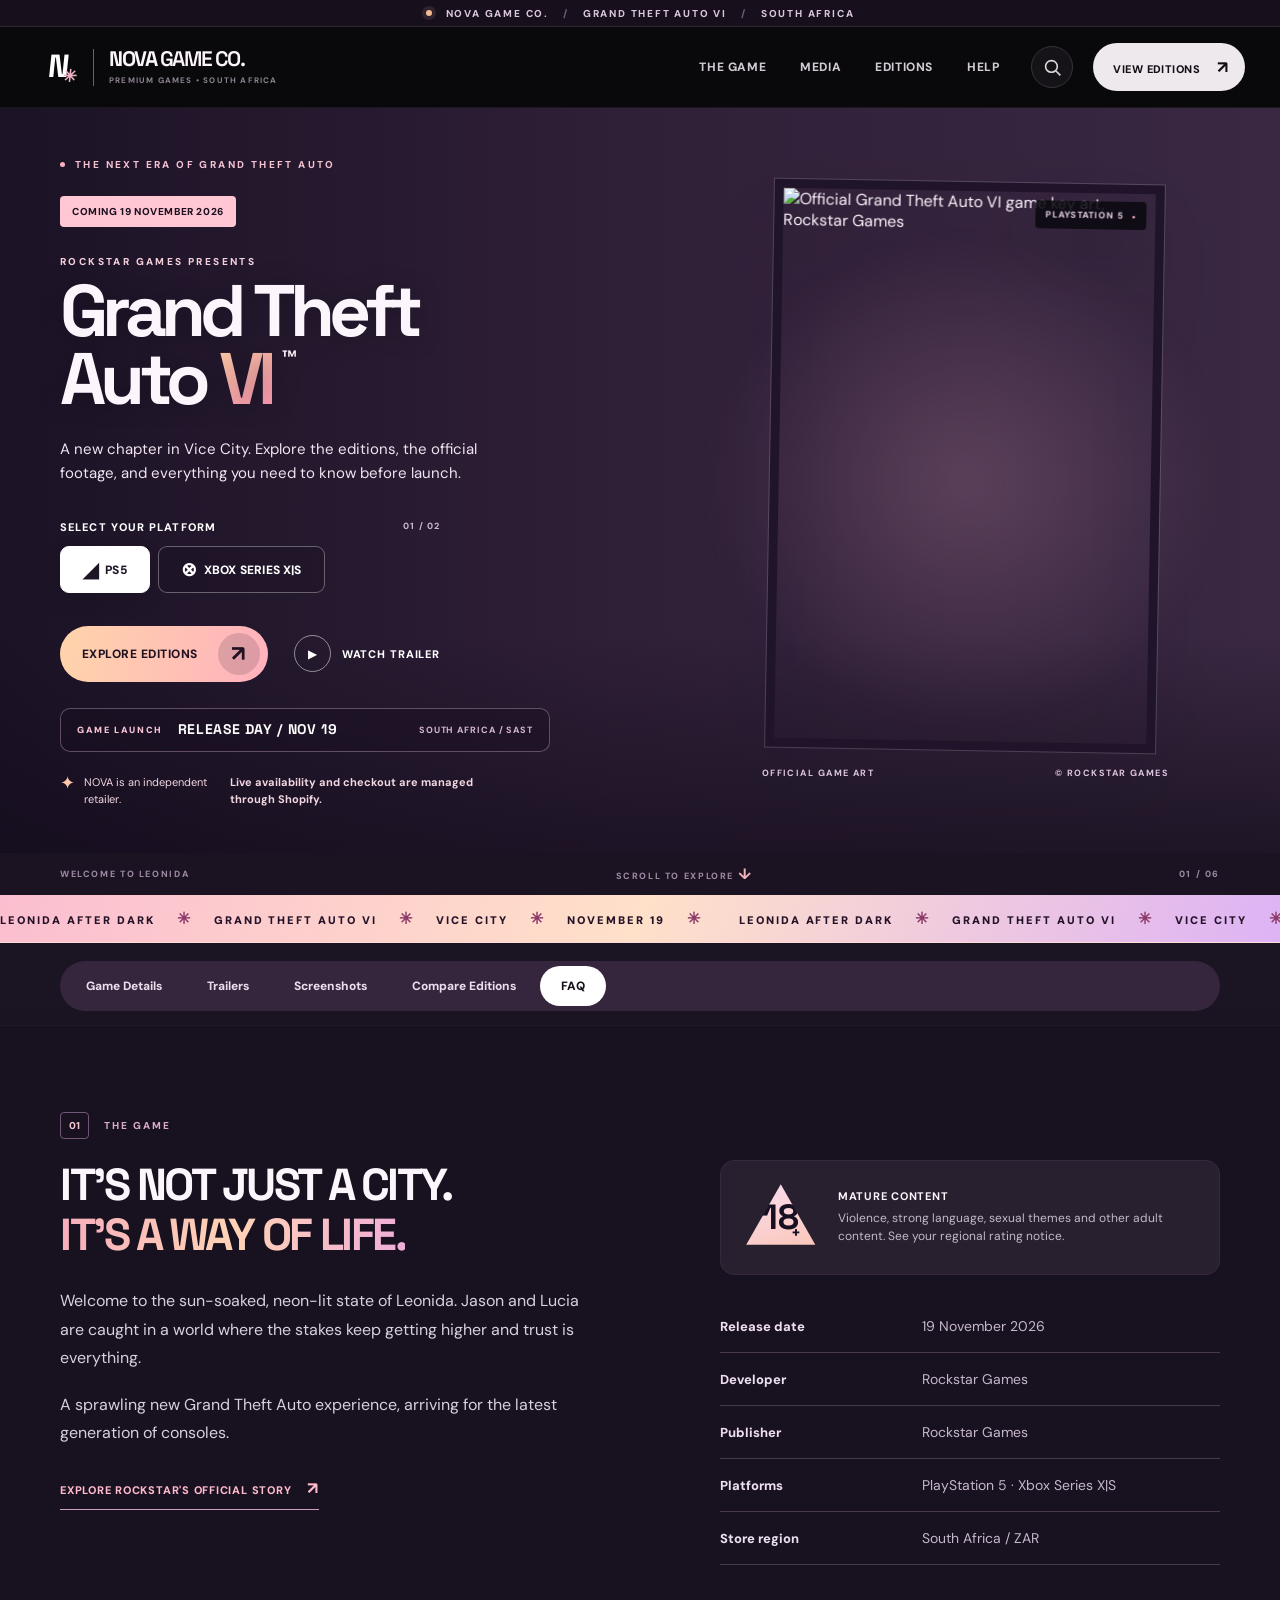
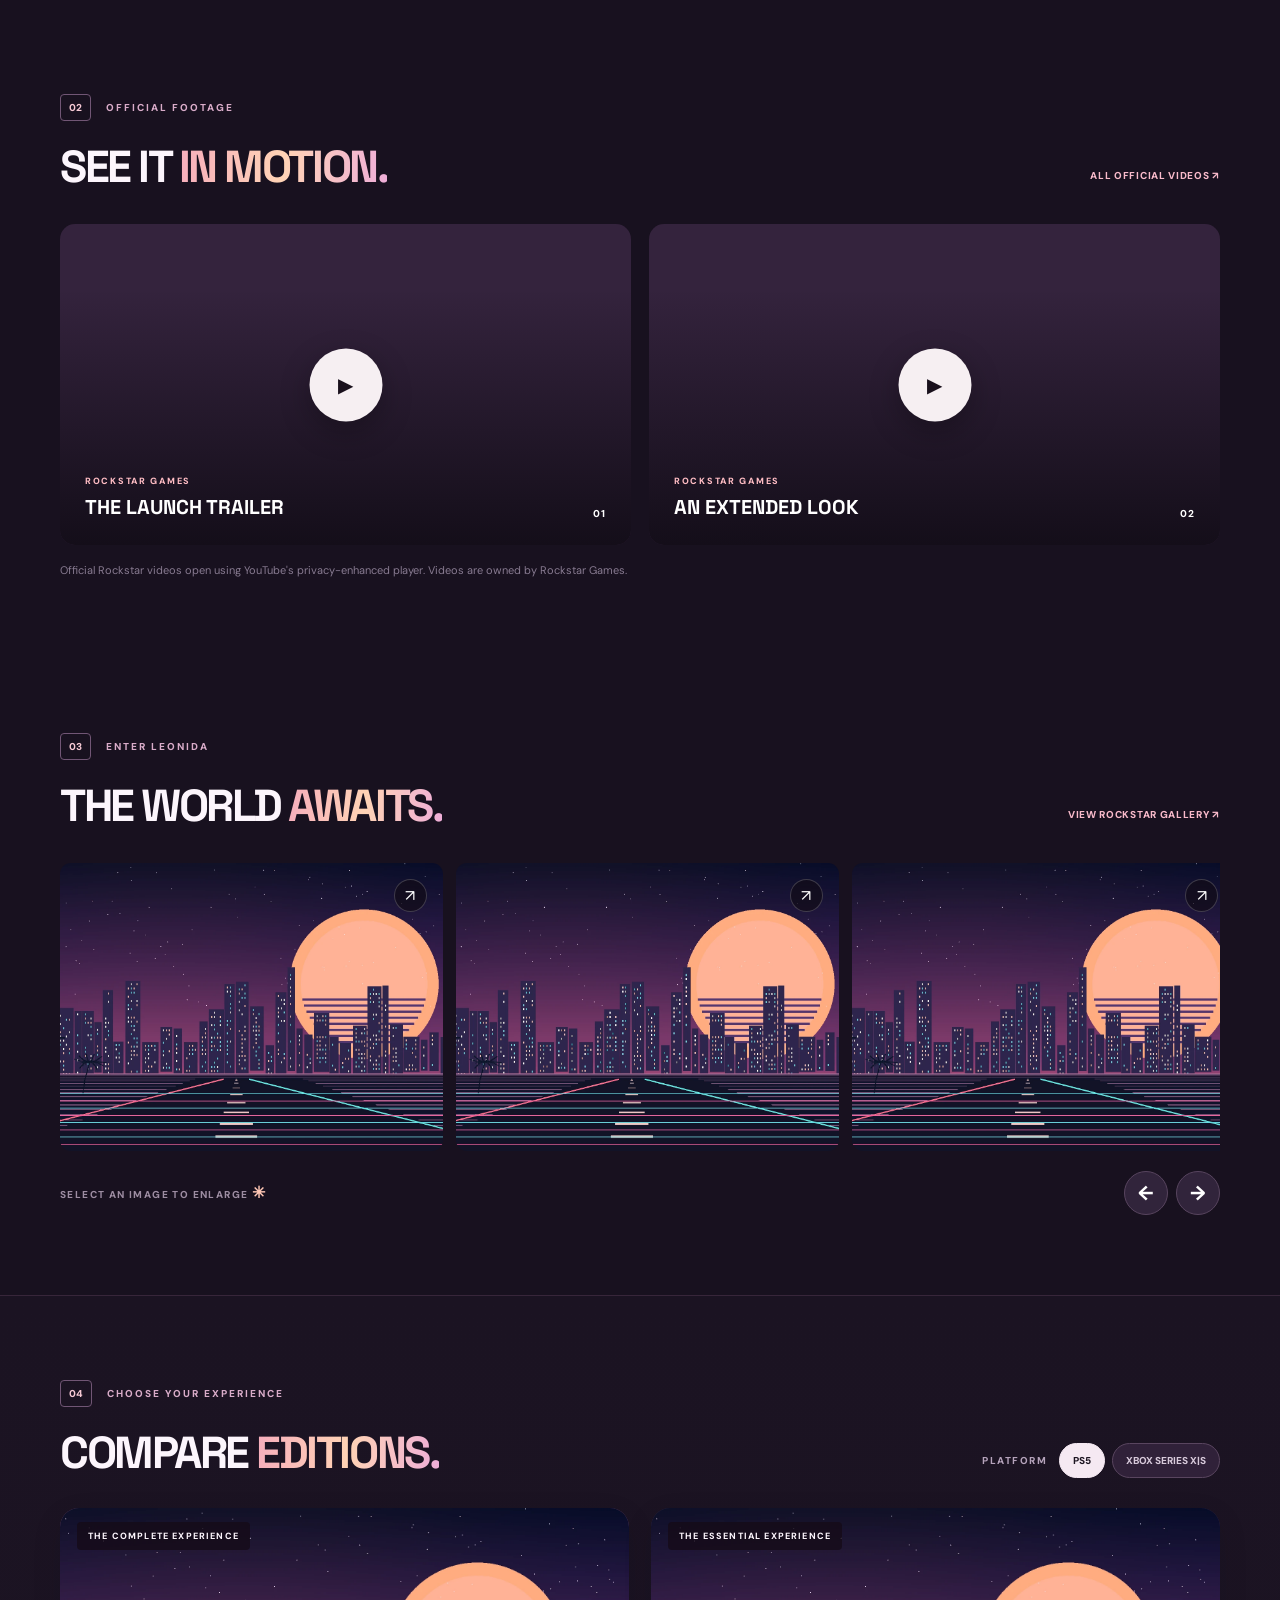
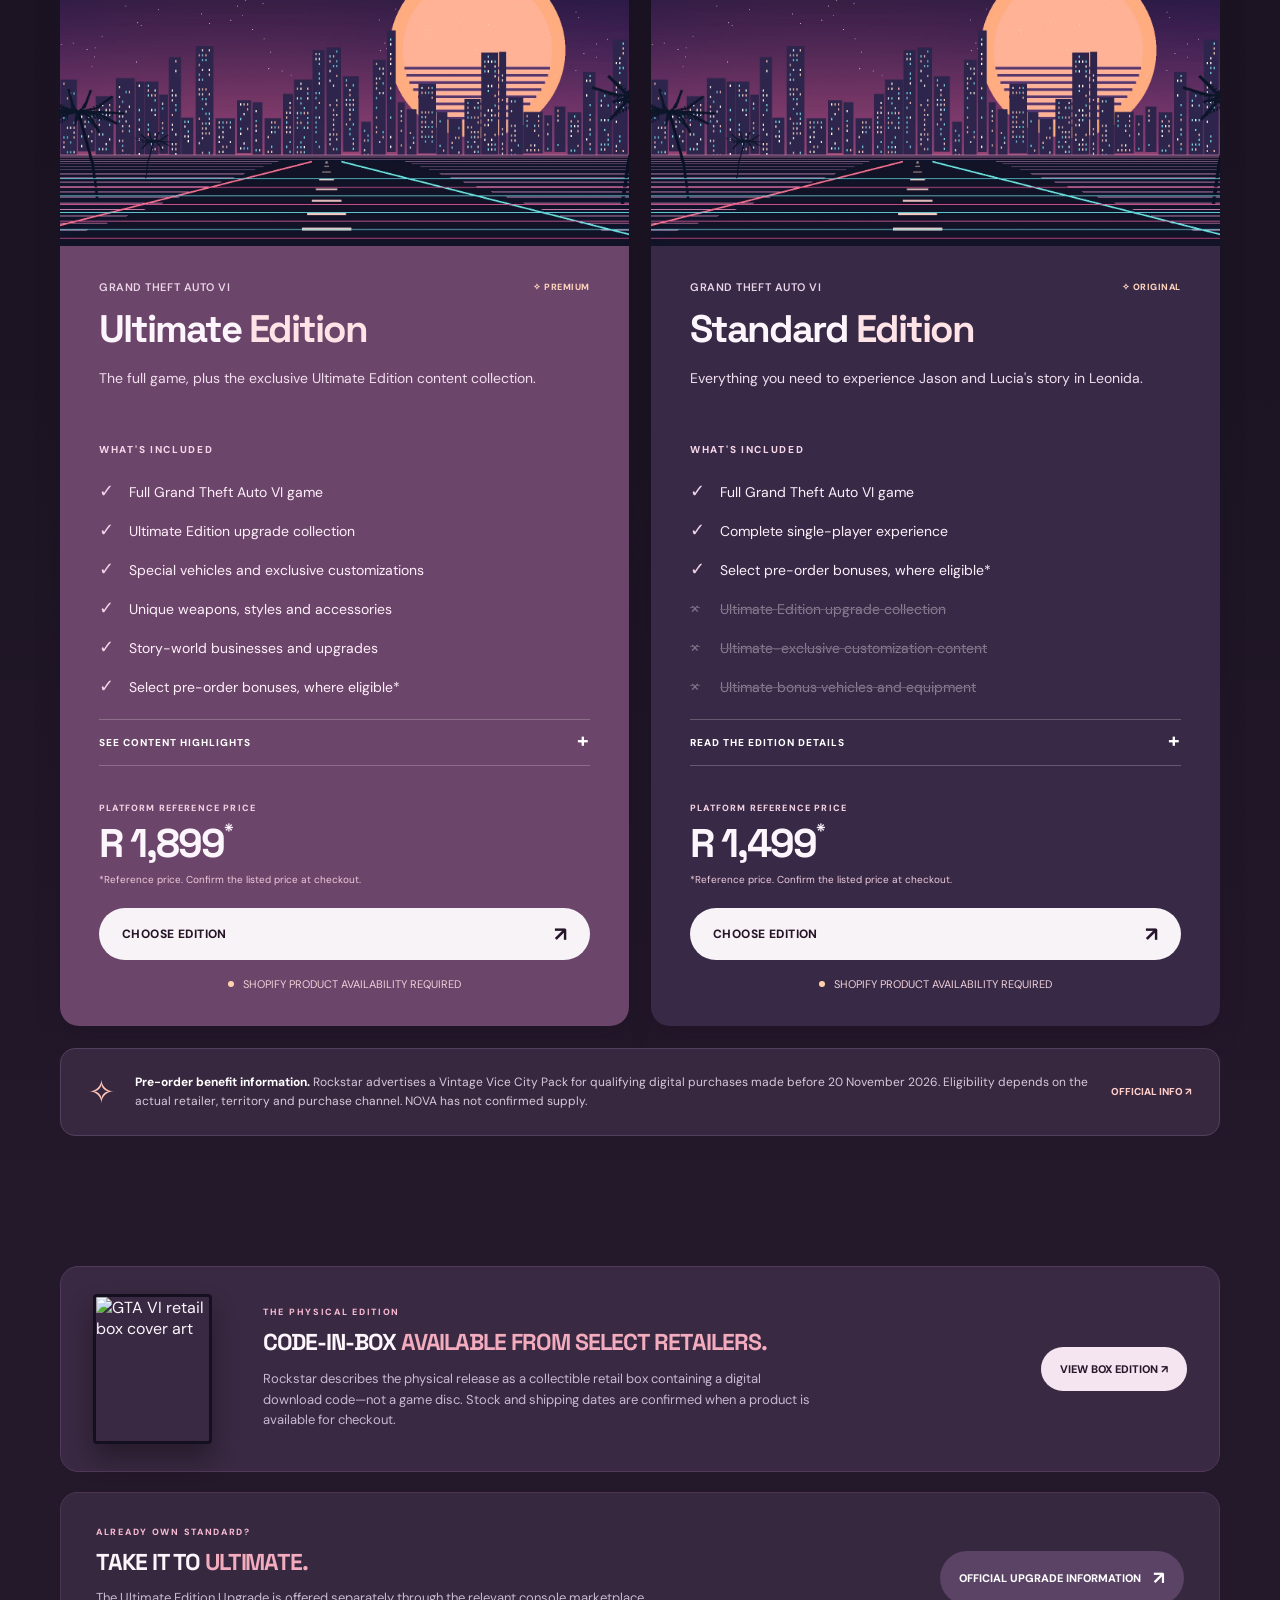
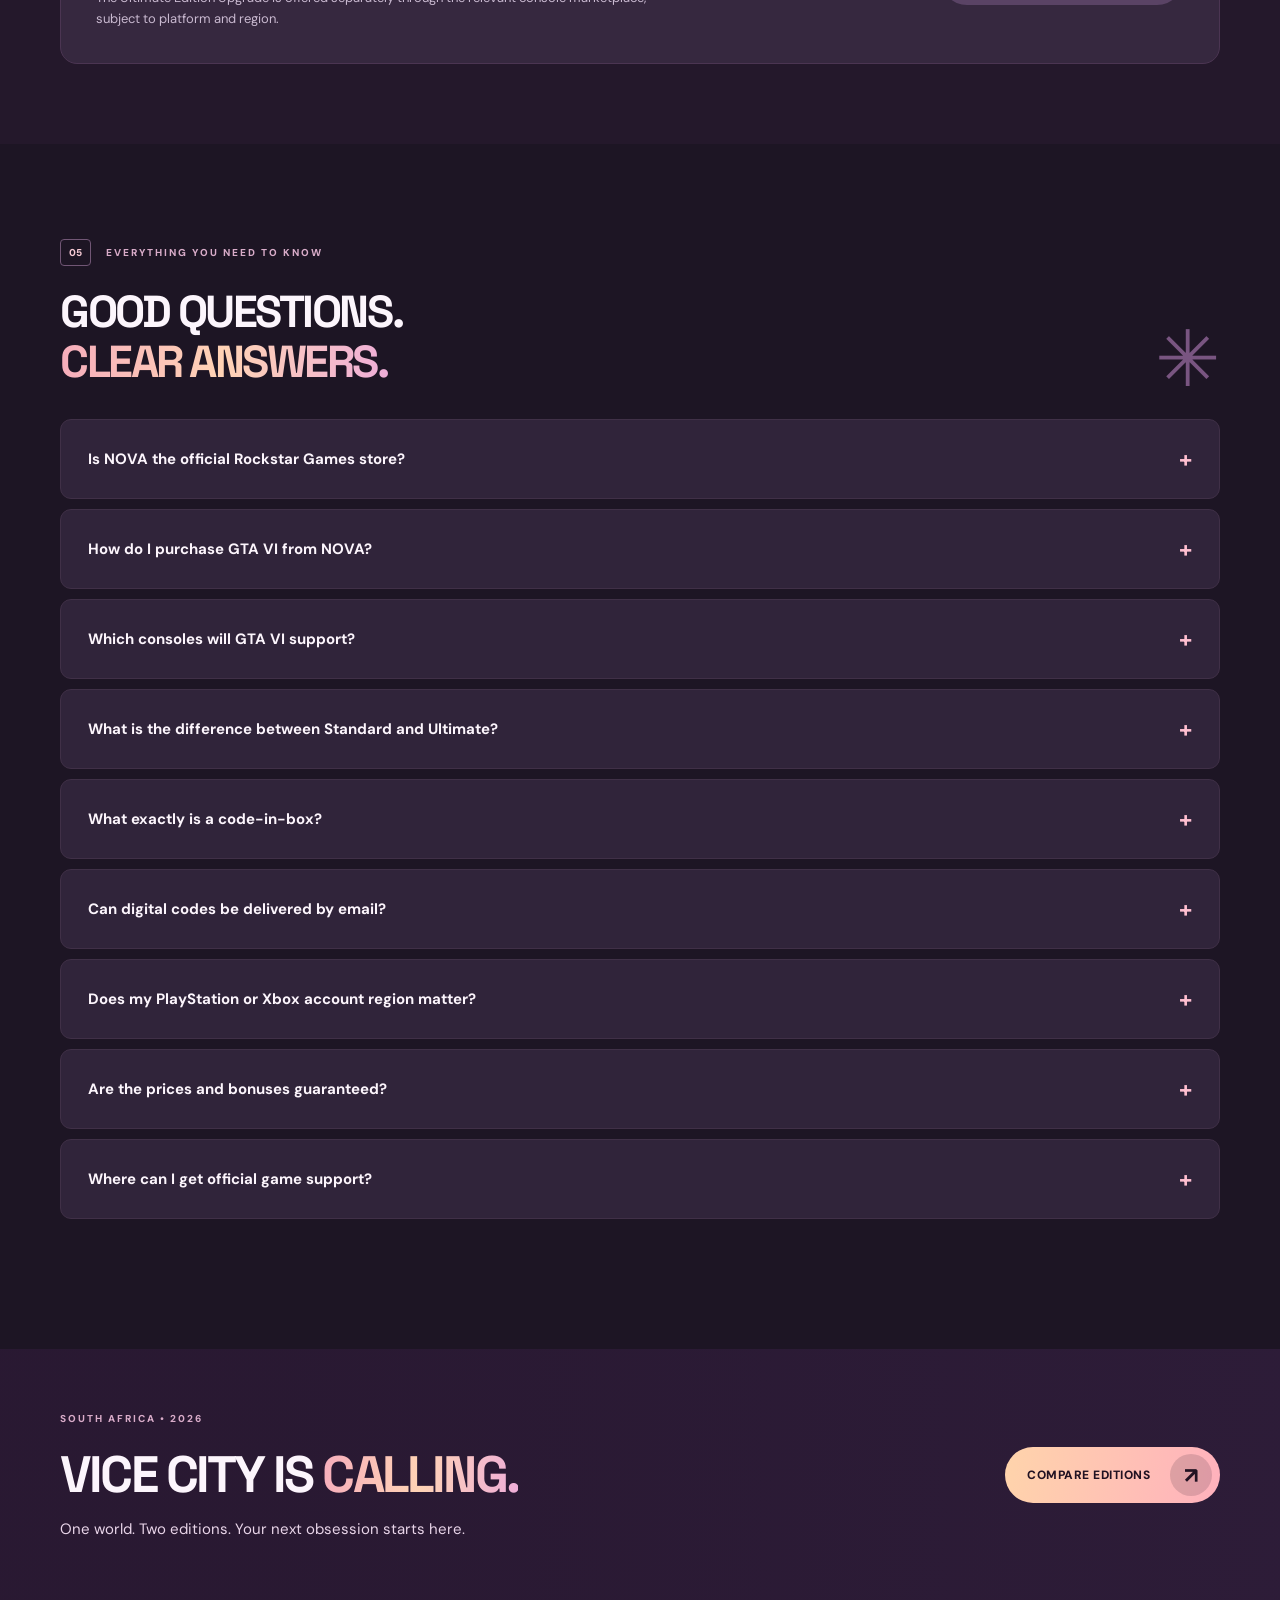
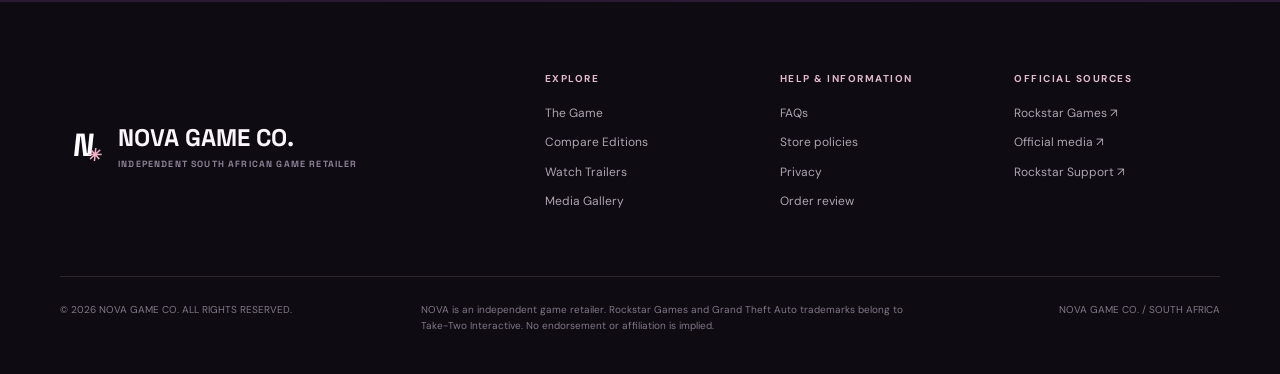
==== commit caeebfe0: "Launch NOVA GTA VI retail storefront design, motion, and Shopify checkout selection" ====
--- a/index.html
+++ b/index.html
@@ -1,43 +1,241 @@
 <!doctype html>
 <html lang="en-ZA">
 <head>
-<meta charset="UTF-8"><meta name="viewport" content="width=device-width, initial-scale=1"><meta name="theme-color" content="#101017">
-<meta name="robots" content="noindex,nofollow"><meta name="description" content="Grand Theft Auto VI launch hub from NOVA GAME CO., an independent South African retailer. Explore Rockstar's official GTA VI trailers, game art, PS5 and Xbox editions and release date.">
-<meta property="og:title" content="GTA VI — NOVA GAME CO. | Game Launch Hub"><meta property="og:description" content="Jason and Lucia. Vice City. Official Rockstar trailers and game media. Compare PS5 and Xbox editions.">
-<title>GTA VI: Vice City Awaits | NOVA GAME CO.</title><link rel="icon" href="assets/favicon.svg" type="image/svg+xml"><link rel="stylesheet" href="styles.css"><script src="app.js" defer></script>
+  <meta charset="utf-8">
+  <meta name="viewport" content="width=device-width,initial-scale=1">
+  <meta name="theme-color" content="#0a090d">
+  <meta name="robots" content="noindex,nofollow">
+  <meta name="description" content="Explore Grand Theft Auto VI editions for PlayStation 5 and Xbox Series X|S with NOVA GAME CO., an independent South African game retailer. Explore editions and official media.">
+  <meta property="og:title" content="Grand Theft Auto VI | NOVA GAME CO.">
+  <meta property="og:description" content="Vice City is calling. Compare editions, watch official trailers and explore the world of Leonida. Independent South African retailer.">
+  <title>Grand Theft Auto VI | NOVA GAME CO.</title>
+  <link rel="icon" href="assets/favicon.svg" type="image/svg+xml">
+  <link rel="stylesheet" href="styles.css">
+  <link rel="stylesheet" href="motion.css">
+  <script src="app.js" defer></script>
+  <script src="motion.js" defer></script>
 </head>
 <body>
-<a class="skip" href="#main">Skip to content</a>
-<div class="topline"><span class="pulse"></span><span>GTA VI LAUNCH HUB</span><span class="topline-spacer"></span><span>19 NOVEMBER 2026</span><span class="top-div">/</span><span>SOUTH AFRICA</span></div>
-<header class="site-header" id="top"><a class="brand" href="#top" aria-label="NOVA GAME CO. home"><span class="brand-icon">N<span>✳</span></span><span class="brand-name">NOVA <b>GAME CO.</b><small>INDEPENDENT GAME RETAILER</small></span></a><nav class="nav" id="primaryNav" aria-label="Main"><a href="#game">THE GAME</a><a href="#editions">EDITIONS</a><a href="#watch">TRAILERS</a><a href="#gallery">GALLERY</a><a href="#guide">BUYER'S GUIDE</a></nav><a class="header-action" href="order-demo.html">ORDER PREVIEW <span>↗</span></a><button class="menu-btn" id="menuBtn" type="button" aria-label="Open navigation" aria-expanded="false" aria-controls="primaryNav"><span></span><span></span></button></header>
-<main id="main">
-<section class="hero" aria-labelledby="heroTitle"><div class="hero-glow"></div><img class="hero-backdrop remote-img" src="https://images.ctfassets.net/h1rqp7q66d54/5d4fHCy1aK8wi6CgsOddln/07dbfb881a8511304031627ae86181ce/01_-_Vice_City_01.jpg" alt="Vice City sign with aircraft overhead, official GTA VI screenshot" onerror="this.src='assets/neon-city-original.webp'" fetchpriority="high"><div class="hero-vignette"></div><div class="wrap hero-content"><div class="hero-copy"><div class="eyebrow"><span class="eyebrow-line"></span> THE NEXT GRAND THEFT AUTO <span class="eyebrow-number">/ 2026</span></div><p class="game-wordmark">GRAND THEFT AUTO <span>VI</span></p><h1 id="heroTitle">WELCOME TO<br><i>LEONIDA.</i></h1><p class="hero-desc">Jason and Lucia. One bad score. A criminal conspiracy spanning the neon-lit streets of Vice City and far beyond. Get ready for Rockstar Games' next chapter.</p><div class="hero-btns"><a class="btn btn-pink" href="#editions">FIND YOUR EDITION <span>↗</span></a><button type="button" class="btn btn-glass trailer-open" data-video="rz1B4B2yBZY" data-video-title="GTA VI Launch Trailer"><span class="play-icon">▶</span> WATCH OFFICIAL TRAILER</button></div><div class="hero-foot"><span class="age-tag">18+</span><span>PLAYSTATION 5</span><i>•</i><span>XBOX SERIES X|S</span><i>•</i><span>DEVELOPED & PUBLISHED BY ROCKSTAR GAMES</span></div></div><div class="cover-stage"><div class="cover-halo"></div><div class="cover-caption">OFFICIAL GAME COVER ART <span>↘</span></div><img class="cover-art remote-img" src="https://images.ctfassets.net/h1rqp7q66d54/2Jdz0iAM18p5xmLns5yGLC/5a43ecf3763a9db84504fc32b8417c4f/GTAVI_PreOrderWebstore_GamesGrid_FOB_1212x1497_R01.jpg" alt="Official Grand Theft Auto VI cover artwork from Rockstar's store" onerror="this.src='assets/neon-city-original.webp'"><div class="cover-bottom"><span>GRAND THEFT AUTO VI</span><span>2026 / ROCKSTAR GAMES</span></div></div></div><div class="hero-end wrap"><div class="countdown" role="timer" aria-label="Countdown until GTA VI releases in South Africa"><span class="countdown-text">THE RELEASE COUNTDOWN <small>19 NOV / 00:00 SAST</small></span><div class="clock"><div><strong id="days">00</strong><small>DAYS</small></div><b>:</b><div><strong id="hours">00</strong><small>HOURS</small></div><b>:</b><div><strong id="minutes">00</strong><small>MIN</small></div><b>:</b><div><strong id="seconds">00</strong><small>SEC</small></div></div></div><div class="verified-identity"><span class="vstar">✳</span><div><strong>Official Rockstar media</strong><small>Presented by NOVA, an independent retailer. Not an official Rockstar Games store.</small></div></div></div></section>
-<div class="publisher-credit"><div class="wrap publisher-credit-inner"><div class="publisher-brand"><img src="https://images.ctfassets.net/h1rqp7q66d54/5x1AyDHBq8H6HMhWlSYNlB/f1fb9b0e6a2dcafd70f0856334818d21/Frame__1_.svg" alt="Rockstar Games R-star logo, publisher of Grand Theft Auto VI" loading="lazy" onerror="this.style.display='none'"><div><small>DEVELOPED & PUBLISHED BY</small><strong>ROCKSTAR GAMES</strong></div></div><div class="publisher-note">Official artwork and trailer links presented as product media. NOVA is an independent retailer, not Rockstar Games.</div><a href="https://www.rockstargames.com/VI" target="_blank" rel="noopener noreferrer">ROCKSTAR'S OFFICIAL SITE ↗</a></div></div>
-<div class="ticker"><div>VICE CITY <span>✳</span> LEONIDA KEYS <span>✳</span> PORT GELLHORN <span>✳</span> GRASSRIVERS <span>✳</span> JASON & LUCIA <span>✳</span> VICE CITY <span>✳</span> LEONIDA KEYS <span>✳</span> PORT GELLHORN <span>✳</span></div></div>
-<section class="section intro" id="game"><div class="wrap"><div class="section-eyebrow">01 — THE STORY / ROCKSTAR GAMES</div><div class="intro-grid"><div><h2>THE SUNSHINE STATE.<br><em>AFTER DARK.</em></h2><p class="body-large">Grand Theft Auto VI returns to Vice City and the wider state of Leonida. The story follows Jason Duval and Lucia Caminos after a job goes wrong, pulling them into a sprawling underworld where trust is the only thing they have.</p><a class="text-link" href="https://www.rockstargames.com/VI/only-in-leonida" target="_blank" rel="noopener noreferrer">EXPLORE PEOPLE & PLACES ON ROCKSTAR ↗</a></div><div class="intro-facts"><div><span>WORLD</span><strong>LEONIDA, USA</strong></div><div><span>MAIN CHARACTERS</span><strong>JASON & LUCIA</strong></div><div><span>PLATFORMS</span><strong>PS5 / XBOX SERIES X|S</strong></div><div><span>LAUNCH</span><strong>19 NOV 2026</strong></div></div></div><div class="character-grid"><article class="character"><img class="remote-img" src="https://images.ctfassets.net/h1rqp7q66d54/7zDbmT7wDNEoMFiioNkEtr/81ec30f2edd179aa0f04555d2e0faaf6/02_-_Jason_Duval_01.jpg" alt="Jason Duval beside a green motorbike, official Rockstar Games screenshot" loading="lazy" onerror="this.src='assets/neon-city-original.webp'"><div class="char-shade"></div><div class="char-details"><span>THE PROTAGONISTS / 01</span><h3>JASON <em>DUVAL.</em></h3><p>A former soldier drawn back into Leonida's criminal circles, searching for a way out of a familiar life.</p></div></article><article class="character"><img class="remote-img" src="https://images.ctfassets.net/h1rqp7q66d54/5zPpF5MY73vX7yVA2m7cao/dd6c2aaef11d2c8c151c952b1de0c5ff/03_-_Lucia_Caminos_01.jpg" alt="Lucia Caminos training, official Rockstar Games screenshot" loading="lazy" onerror="this.src='assets/neon-city-original.webp'"><div class="char-shade"></div><div class="char-details"><span>THE PROTAGONISTS / 02</span><h3>LUCIA <em>CAMINOS.</em></h3><p>Recently out of prison, Lucia intends to shape her own future—and will fight for a better life.</p></div></article></div></div></section>
-<section class="section products" id="editions"><div class="wrap"><div class="section-eyebrow">02 — CHOOSE YOUR CONSOLE</div><div class="title-row"><div><h2>THE GAME.<br><em>YOUR WAY.</em></h2><p>Standard and Ultimate editions for PlayStation 5 and Xbox Series X|S. Published store prices are benchmarks, not NOVA checkout prices. Stock and reseller authorization are pending verification.</p></div><div class="filters" role="group" aria-label="Filter console"><button type="button" class="filter active" data-platform="all" aria-pressed="true">ALL</button><button type="button" class="filter" data-platform="ps5" aria-pressed="false">PLAYSTATION 5</button><button type="button" class="filter" data-platform="xbox" aria-pressed="false">XBOX SERIES</button></div></div>
-<div class="product-grid">
-<article class="product-card" data-platform="ps5"><div class="product-image"><span class="product-platform ps5-tag">PS5</span><img class="remote-img" src="https://images.ctfassets.net/h1rqp7q66d54/2bQ11ydObxmD2CvRyUlII6/e6e94f08f74e6a439e8937421653245e/GTAVI_PreOrderWebstore_CompareEditionsThumbnail_Standard_1280x720_R01.jpg" alt="GTA VI Standard Edition official Rockstar game art" loading="lazy" onerror="this.src='assets/neon-city-original.webp'"></div><div class="product-body"><span class="product-overline">DIGITAL / PLAYSTATION 5</span><h3>Grand Theft Auto VI <small>Standard Edition</small></h3><p>Explore Vice City and Leonida in the full base game on PlayStation 5. Digital entitlement must be supplied by an authorised channel.</p><div class="product-price"><div><small>PUBLIC PS STORE PRICE</small><strong>R1,499</strong></div><span class="price-note">REFERENCE ONLY</span></div><div class="product-actions"><a class="btn btn-pink" href="order-demo.html?platform=ps5&edition=standard">VIEW ORDER DEMO ↗</a><a href="https://store.playstation.com/en-za/product/EP1004-PPSA01547_00-GTAVISTANDARD001" target="_blank" rel="noopener noreferrer">OFFICIAL STORE ↗</a></div></div></article>
-<article class="product-card" data-platform="xbox"><div class="product-image"><span class="product-platform xbox-tag">XBOX SERIES X|S</span><img class="remote-img" src="https://images.ctfassets.net/h1rqp7q66d54/2bQ11ydObxmD2CvRyUlII6/e6e94f08f74e6a439e8937421653245e/GTAVI_PreOrderWebstore_CompareEditionsThumbnail_Standard_1280x720_R01.jpg" alt="GTA VI Standard Edition official Rockstar game art" loading="lazy" onerror="this.src='assets/neon-city-original.webp'"></div><div class="product-body"><span class="product-overline">DIGITAL / XBOX SERIES X|S</span><h3>Grand Theft Auto VI <small>Standard Edition</small></h3><p>Experience Jason and Lucia's story on Xbox Series X or Series S. Verify your format and code fulfilment before payment.</p><div class="product-price"><div><small>PUBLIC XBOX STORE PRICE</small><strong>R1,499</strong></div><span class="price-note">REFERENCE ONLY</span></div><div class="product-actions"><a class="btn btn-pink" href="order-demo.html?platform=xbox&edition=standard">VIEW ORDER DEMO ↗</a><a href="https://www.xbox.com/en-ZA/games/store/grand-theft-auto-vi/9p3h4968grsm" target="_blank" rel="noopener noreferrer">OFFICIAL STORE ↗</a></div></div></article>
-<article class="product-card" data-platform="ps5"><div class="product-image"><span class="product-platform ps5-tag">PS5 / ULTIMATE</span><img class="remote-img" src="https://images.ctfassets.net/h1rqp7q66d54/6BWQSfnOYTcVVsRj8ay2ML/8e51ba006c8d309d0c6a1b582c44b041/UltimateEdition_07_en_us_R04_Deliv.jpg" alt="Grand Theft Auto VI Ultimate Edition official Rockstar art" loading="lazy" onerror="this.src='assets/neon-city-original.webp'"></div><div class="product-body"><span class="product-overline">DIGITAL / PLAYSTATION 5</span><h3>Grand Theft Auto VI <small>Ultimate Edition</small></h3><p>Includes the game and Ultimate Edition Upgrade. Additional virtual content is detailed by Rockstar; any bonuses depend on eligibility and offer terms.</p><div class="product-price"><div><small>PUBLIC PS STORE PRICE</small><strong>R1,899</strong></div><span class="price-note">REFERENCE ONLY</span></div><div class="product-actions"><a class="btn btn-pink" href="order-demo.html?platform=ps5&edition=ultimate">VIEW ORDER DEMO ↗</a><a href="https://store.playstation.com/en-za/concept/10000730" target="_blank" rel="noopener noreferrer">OFFICIAL STORE ↗</a></div></div></article>
-<article class="product-card" data-platform="xbox"><div class="product-image"><span class="product-platform xbox-tag">XBOX / ULTIMATE</span><img class="remote-img" src="https://images.ctfassets.net/h1rqp7q66d54/6BWQSfnOYTcVVsRj8ay2ML/8e51ba006c8d309d0c6a1b582c44b041/UltimateEdition_07_en_us_R04_Deliv.jpg" alt="Grand Theft Auto VI Ultimate Edition official Rockstar art" loading="lazy" onerror="this.src='assets/neon-city-original.webp'"></div><div class="product-body"><span class="product-overline">DIGITAL / XBOX SERIES X|S</span><h3>Grand Theft Auto VI <small>Ultimate Edition</small></h3><p>The complete game with the Ultimate Edition Upgrade. Compare the additional content and offers before selecting your version.</p><div class="product-price"><div><small>PUBLIC XBOX STORE PRICE</small><strong>R1,899</strong></div><span class="price-note">REFERENCE ONLY</span></div><div class="product-actions"><a class="btn btn-pink" href="order-demo.html?platform=xbox&edition=ultimate">VIEW ORDER DEMO ↗</a><a href="https://www.xbox.com/en-ZA/games/store/grand-theft-auto-vi-ultimate-edition/9NNZSNHLR63L" target="_blank" rel="noopener noreferrer">OFFICIAL STORE ↗</a></div></div></article>
-</div><div class="stock-note"><div><span class="stock-icon">◈</span><strong>PHYSICAL CODE-IN-BOX</strong></div><p>Physical-box availability may be limited. Boxes contain a <b>download code, not a disc</b>. Availability, dispatch dates, region compatibility and sourcing must be confirmed by the supplier before any sale.</p><a href="https://store.rockstargames.com/game/buy-gta-vi?drm=playstation" target="_blank" rel="noopener noreferrer">ROCKSTAR FORMAT DETAILS ↗</a></div>
-</div></section>
-<section class="section video-section" id="watch"><div class="wrap"><div class="section-eyebrow">03 — OFFICIAL FILMS</div><div class="title-row"><div><h2>STRAIGHT FROM <em>ROCKSTAR.</em></h2><p>Watch the real Grand Theft Auto VI footage published by Rockstar Games. Videos open in an embedded YouTube player or on Rockstar's official website; they are not re-uploaded by NOVA.</p></div><a class="text-link" href="https://www.rockstargames.com/VI/media/videos" target="_blank" rel="noopener noreferrer">ALL OFFICIAL VIDEOS ↗</a></div><div class="trailers-grid"><button class="trailer-card trailer-open big-trailer" type="button" data-video="rz1B4B2yBZY" data-video-title="GTA VI Launch Trailer"><div class="thumb"><img src="https://img.youtube.com/vi/rz1B4B2yBZY/maxresdefault.jpg" alt="GTA VI launch trailer thumbnail" loading="lazy" onerror="this.src='assets/neon-city-original.webp'"><span class="floating-play">▶</span></div><div class="trailer-detail"><span>OFFICIAL VIDEO / OCT 2026</span><strong>LAUNCH TRAILER</strong><small>01:29 · ROCKSTAR GAMES</small></div></button><button class="trailer-card trailer-open" type="button" data-video="tJbzMqJGH4k" data-video-title="GTA VI: An Extended Look"><div class="thumb"><img src="https://img.youtube.com/vi/tJbzMqJGH4k/maxresdefault.jpg" alt="GTA VI extended in-game look" loading="lazy" onerror="this.src='assets/neon-city-original.webp'"><span class="floating-play">▶</span></div><div class="trailer-detail"><span>OFFICIAL VIDEO / AUG 2026</span><strong>AN EXTENDED LOOK</strong><small>ROCKSTAR GAMES</small></div></button><button class="trailer-card trailer-open" type="button" data-video="VQRLujxTm3c" data-video-title="GTA VI Trailer 2"><div class="thumb"><img src="https://img.youtube.com/vi/VQRLujxTm3c/maxresdefault.jpg" alt="GTA VI Trailer 2" loading="lazy" onerror="this.src='assets/neon-city-original.webp'"><span class="floating-play">▶</span></div><div class="trailer-detail"><span>OFFICIAL VIDEO / MAY 2025</span><strong>TRAILER 2</strong><small>02:47 · ROCKSTAR GAMES</small></div></button><button class="trailer-card trailer-open" type="button" data-video="QdBZY2fkU-0" data-video-title="GTA VI Trailer 1"><div class="thumb"><img src="https://img.youtube.com/vi/QdBZY2fkU-0/maxresdefault.jpg" alt="GTA VI Trailer 1" loading="lazy" onerror="this.src='assets/neon-city-original.webp'"><span class="floating-play">▶</span></div><div class="trailer-detail"><span>OFFICIAL VIDEO / DEC 2023</span><strong>TRAILER 1</strong><small>01:31 · ROCKSTAR GAMES</small></div></button></div><a class="video-extra" href="https://www.rockstargames.com/videos/55kss26g" target="_blank" rel="noopener noreferrer"><span class="live-dot"></span> NEW FROM ROCKSTAR: PRE-LOAD NOW (NOVEMBER 10, 2026) <b>WATCH ↗</b></a></div></section>
-<section class="section gallery-section" id="gallery"><div class="wrap"><div class="section-eyebrow">04 — SCREENSHOTS / OFFICIAL MEDIA</div><div class="title-row"><div><h2>ONLY IN <em>LEONIDA.</em></h2><p>Authentic Grand Theft Auto VI screenshots supplied by Rockstar's public media and store pages. Select an image for the larger view.</p></div><a class="text-link" href="https://www.rockstargames.com/VI/launch-gallery" target="_blank" rel="noopener noreferrer">SEE THE FULL 138-IMAGE GALLERY ↗</a></div><div class="gallery-grid">
-<button type="button" class="shot shot-big" data-image="https://images.ctfassets.net/h1rqp7q66d54/5d4fHCy1aK8wi6CgsOddln/07dbfb881a8511304031627ae86181ce/01_-_Vice_City_01.jpg" data-title="VICE CITY"><img src="https://images.ctfassets.net/h1rqp7q66d54/5d4fHCy1aK8wi6CgsOddln/07dbfb881a8511304031627ae86181ce/01_-_Vice_City_01.jpg" alt="Vice City sign" loading="lazy" onerror="this.src='assets/neon-city-original.webp'"><span>01 / VICE CITY</span></button>
-<button type="button" class="shot" data-image="https://images.ctfassets.net/h1rqp7q66d54/4J82PfLuwL3o3tOAww68ba/941a232acda3ecadb92d5ec1a04125f3/04_-_Leonida_Keys_01.jpg" data-title="LEONIDA KEYS"><img src="https://images.ctfassets.net/h1rqp7q66d54/4J82PfLuwL3o3tOAww68ba/941a232acda3ecadb92d5ec1a04125f3/04_-_Leonida_Keys_01.jpg" alt="Leonida Keys shoreline" loading="lazy" onerror="this.src='assets/neon-city-original.webp'"><span>02 / LEONIDA KEYS</span></button>
-<button type="button" class="shot" data-image="https://images.ctfassets.net/h1rqp7q66d54/7zDbmT7wDNEoMFiioNkEtr/81ec30f2edd179aa0f04555d2e0faaf6/02_-_Jason_Duval_01.jpg" data-title="JASON DUVAL"><img src="https://images.ctfassets.net/h1rqp7q66d54/7zDbmT7wDNEoMFiioNkEtr/81ec30f2edd179aa0f04555d2e0faaf6/02_-_Jason_Duval_01.jpg" alt="Jason Duval and motorbike" loading="lazy" onerror="this.src='assets/neon-city-original.webp'"><span>03 / JASON DUVAL</span></button>
-<button type="button" class="shot" data-image="https://images.ctfassets.net/h1rqp7q66d54/5zPpF5MY73vX7yVA2m7cao/dd6c2aaef11d2c8c151c952b1de0c5ff/03_-_Lucia_Caminos_01.jpg" data-title="LUCIA CAMINOS"><img src="https://images.ctfassets.net/h1rqp7q66d54/5zPpF5MY73vX7yVA2m7cao/dd6c2aaef11d2c8c151c952b1de0c5ff/03_-_Lucia_Caminos_01.jpg" alt="Lucia Caminos boxing" loading="lazy" onerror="this.src='assets/neon-city-original.webp'"><span>04 / LUCIA CAMINOS</span></button>
-<button type="button" class="shot" data-image="https://images.ctfassets.net/h1rqp7q66d54/6v2JTUd2v42B11Zr4VcMlg/1fcc79999e9de192d9f76bf82712f9a7/05_-_Boobie_Ike_02.jpg" data-title="BOOBIE IKE"><img src="https://images.ctfassets.net/h1rqp7q66d54/6v2JTUd2v42B11Zr4VcMlg/1fcc79999e9de192d9f76bf82712f9a7/05_-_Boobie_Ike_02.jpg" alt="Boobie Ike outside a neon-lit club" loading="lazy" onerror="this.src='assets/neon-city-original.webp'"><span>05 / BOOBIE IKE</span></button>
-<button type="button" class="shot" data-image="https://images.ctfassets.net/h1rqp7q66d54/Rv3M6YC6fqcA8asG7AzxN/599a55e2861b74efaefff4925497e219/06_-_Cal_Hampton_03.jpg" data-title="CAL HAMPTON"><img src="https://images.ctfassets.net/h1rqp7q66d54/Rv3M6YC6fqcA8asG7AzxN/599a55e2861b74efaefff4925497e219/06_-_Cal_Hampton_03.jpg" alt="Cal Hampton relaxing in a pool" loading="lazy" onerror="this.src='assets/neon-city-original.webp'"><span>06 / CAL HAMPTON</span></button>
-<button type="button" class="shot shot-wide" data-image="https://images.ctfassets.net/h1rqp7q66d54/5kRNXiO9oSU1AyAhkG5RmL/a4db57e837e080601745f4820d62327a/08_-_Grassrivers_03.jpg" data-title="GRASSRIVERS"><img src="https://images.ctfassets.net/h1rqp7q66d54/5kRNXiO9oSU1AyAhkG5RmL/a4db57e837e080601745f4820d62327a/08_-_Grassrivers_03.jpg" alt="Airboat crossing Grassrivers wetlands" loading="lazy" onerror="this.src='assets/neon-city-original.webp'"><span>07 / GRASSRIVERS</span></button>
-</div><p class="media-credit">Screenshots © Rockstar Games / Take-Two Interactive. Used as product identification and editorial reference; do not redistribute commercially beyond the rights granted to your business.</p></div></section>
-<section class="section asset-library" id="assets"><div class="wrap"><div class="section-eyebrow">05 — ROCKSTAR MEDIA LIBRARY</div><div class="title-row"><div><h2>THE WHOLE <em>DROP.</em></h2><p>Open Rockstar's full official media collections rather than relying on re-uploaded or unofficial game assets.</p></div><a class="text-link" href="https://www.rockstargames.com/VI/media" target="_blank" rel="noopener noreferrer">OPEN MEDIA HUB ↗</a></div><div class="asset-grid"><a href="https://www.rockstargames.com/VI/media/screenshots" target="_blank" rel="noopener noreferrer"><strong>138</strong><span>OFFICIAL SCREENSHOTS</span><small>VIEW COLLECTION ↗</small></a><a href="https://www.rockstargames.com/VI/media/videos" target="_blank" rel="noopener noreferrer"><strong>05</strong><span>OFFICIAL LONG VIDEOS</span><small>WATCH COLLECTION ↗</small></a><a href="https://media-rockstargames-com.akamaized.net/VI/downloads/videos/GTAVI_Videos.zip" target="_blank" rel="noopener noreferrer"><strong>09</strong><span>OFFICIAL SHORT CLIPS</span><small>ROCKSTAR ZIP ↗</small></a><a href="https://www.rockstargames.com/VI/media/artwork-wallpapers" target="_blank" rel="noopener noreferrer"><strong>27</strong><span>ARTWORK & WALLPAPERS</span><small>VIEW COLLECTION ↗</small></a><a href="https://media-rockstargames-com.akamaized.net/VI/downloads/screenshots/GTAVI_Ultimate_Edition_Benefits.zip" target="_blank" rel="noopener noreferrer"><strong>51</strong><span>ULTIMATE EDITION IMAGES</span><small>ROCKSTAR ZIP ↗</small></a><a href="https://media-rockstargames-com.akamaized.net/VI/downloads/screenshots/GTAVI_Vintage_Vice_City_Pack.zip" target="_blank" rel="noopener noreferrer"><strong>12</strong><span>VINTAGE VICE CITY IMAGES</span><small>ROCKSTAR ZIP ↗</small></a></div><div class="asset-small"><a href="https://media-rockstargames-com.akamaized.net/VI/downloads/screenshots/GTAVI_Screenshots.zip" target="_blank" rel="noopener noreferrer">ROCKSTAR SCREENSHOT ARCHIVE ↓</a><a href="https://media-rockstargames-com.akamaized.net/VI/downloads/artwork_wallpapers/GTAVI_Artwork_Wallpapers.zip" target="_blank" rel="noopener noreferrer">ROCKSTAR ARTWORK ARCHIVE ↓</a><a href="https://www.rockstargames.com/VI/media/screenshots" target="_blank" rel="noopener noreferrer">ULTIMATE EDITION CONTENT ↗</a></div></div></section>
-<section class="section how-section" id="guide"><div class="wrap"><div class="section-eyebrow">06 — DIGITAL DELIVERY / REDEMPTION</div><div class="title-row"><div><h2>BUY RIGHT.<br><em>PLAY RIGHT.</em></h2><p>Platform and region compatibility matter. Customers redeem their own codes with Sony or Microsoft. NOVA should only collect a delivery email and optional account name for support.</p></div></div><div class="guide-grid"><article><span class="guide-label">01 / CHOOSE</span><h3>SELECT YOUR CONSOLE</h3><p>GTA VI launches on PlayStation 5 and Xbox Series X|S. The listed game is not a PS4 or PC code.</p></article><article><span class="guide-label">02 / VERIFY</span><h3>CHECK THE CODE REGION</h3><p>PlayStation voucher codes are region-specific. Match them to the country of your PlayStation account before buying.</p></article><article><span class="guide-label">03 / DELIVER</span><h3>YOUR EMAIL IS THE DESTINATION</h3><p>Provide an email for receiving a code if legitimate digital-code fulfilment is available. A gamertag or PSN Online ID is optional—not a substitute for redemption.</p></article><article><span class="guide-label">04 / REDEEM</span><h3>USE THE PLATFORM STORE</h3><p>Enter the code in the official PlayStation Store or redeem at Microsoft. Never give a retailer your console password or verification codes.</p></article></div><div class="guide-links"><a href="https://www.playstation.com/en-za/support/store/" target="_blank" rel="noopener noreferrer">PLAYSTATION REDEMPTION ↗</a><a href="https://redeem.microsoft.com/" target="_blank" rel="noopener noreferrer">MICROSOFT REDEMPTION ↗</a><a href="order-demo.html">TRY A DEMO CHECKOUT ↗</a></div></div></section>
-<section class="section own-creative"><div class="wrap"><div class="section-eyebrow">07 — NOVA LAUNCH CAMPAIGN / ORIGINAL CONTENT</div><div class="title-row"><div><h2>THE NOVA <em>COUNTDOWN.</em></h2><p>Original motion graphics made for the independent NOVA game launch campaign—not gameplay, and not advertising published by Rockstar Games.</p></div></div><div class="own-grid"><div class="own-video"><video controls playsinline preload="metadata" poster="social/wide-preview.jpg"><source src="social/launch-promo-widescreen.mp4" type="video/mp4"></video><div><b>12-SECOND WIDESCREEN CAMPAIGN</b><a href="social/launch-promo-widescreen.mp4" download>DOWNLOAD ↘</a></div></div><div class="own-video vertical"><video controls playsinline preload="metadata" poster="social/vertical-preview.jpg"><source src="social/launch-promo-vertical.mp4" type="video/mp4"></video><div><b>12-SECOND SOCIAL CUT</b><a href="social/launch-promo-vertical.mp4" download>DOWNLOAD ↘</a></div></div></div></div></section>
-<section class="section faq-section" id="faq"><div class="wrap"><div class="section-eyebrow">08 — FAQs</div><h2>THE <em>DETAILS.</em></h2><div class="faq-grid"><details><summary>Is this the official Rockstar Games store?</summary><p>No. NOVA GAME CO. is presented as an independent retailer. Rockstar is the game developer and publisher. Official art and trailers are linked from Rockstar or authorized platform storefronts.</p></details><details><summary>When does GTA VI release in South Africa?</summary><p>PlayStation confirms a midnight South African release on 19 November 2026.</p></details><details><summary>Is there a disc inside the retail box?</summary><p>No. Rockstar's physical code-in-box edition contains a digital download code rather than a game disc.</p></details><details><summary>Is the physical box in limited supply?</summary><p>Availability may be limited. Exact stock allocation and shipping dates require supplier confirmation; this demo does not reserve inventory.</p></details><details><summary>Why does checkout ask for an email?</summary><p>So a retailer can deliver a valid digital code where it has the rights and inventory to do so. Your PlayStation Online ID or Xbox gamertag may be used as an optional reference, but not for redeeming the game on your behalf.</p></details><details><summary>Can I buy it from NOVA now?</summary><p>Not through this demo. A real merchant account, legally sourced stock, business contact details and a verified payment gateway must be connected before NOVA accepts orders.</p></details></div></div></section>
-<section class="closing-cta"><div class="wrap closing-inner"><div><span class="section-eyebrow">19 NOVEMBER 2026</span><h2>YOU READY<br><em>FOR VICE CITY?</em></h2><p>Choose your console. Check your edition. Stay with official Rockstar updates while stock availability is confirmed.</p></div><div><a class="btn btn-pink" href="#editions">EXPLORE EDITIONS ↗</a><a class="btn btn-glass" href="order-demo.html">VIEW RECEIPT DEMO ↗</a></div></div></section>
-</main><footer class="footer"><div class="wrap"><div class="footer-top"><div><a class="brand" href="#top"><span class="brand-icon">N<span>✳</span></span><span class="brand-name">NOVA <b>GAME CO.</b><small>INDEPENDENT GAME RETAILER</small></span></a><p>Independent South African game-retailer concept. Rockstar Games is the developer and publisher of Grand Theft Auto VI. NOVA is not the official Rockstar website.</p></div><div class="footer-links"><div><b>EXPLORE</b><a href="#game">The game</a><a href="#editions">PS5 & Xbox</a><a href="#watch">Official trailers</a><a href="#gallery">Official gallery</a></div><div><b>SUPPORT</b><a href="order-demo.html">Demo checkout</a><a href="policies.html">Store policies</a><a href="privacy.html">Privacy</a><a href="https://support.rockstargames.com/" target="_blank" rel="noopener noreferrer">Rockstar Support</a></div><div><b>OFFICIAL SOURCES</b><a href="https://www.rockstargames.com/VI" target="_blank" rel="noopener noreferrer">Rockstar GTA VI</a><a href="https://www.rockstargames.com/VI/media" target="_blank" rel="noopener noreferrer">Media library</a><a href="https://store.playstation.com/en-za/" target="_blank" rel="noopener noreferrer">PlayStation Store</a><a href="https://www.xbox.com/en-ZA/" target="_blank" rel="noopener noreferrer">Xbox Store</a></div></div></div><div class="footer-bottom"><span>© <span id="year">2026</span> NOVA GAME CO. · SITE PREVIEW</span><span>Grand Theft Auto VI, Rockstar Games and related marks belong to Take-Two Interactive Software, Inc. All rights reserved.</span></div></div></footer>
-<div class="media-modal" id="mediaModal" hidden role="dialog" aria-modal="true" aria-labelledby="mediaModalTitle"><div class="media-modal-panel"><div class="modal-head"><strong id="mediaModalTitle">OFFICIAL MEDIA</strong><button type="button" id="closeModal" aria-label="Close media viewer">✕</button></div><div id="mediaModalContent"></div><div class="modal-credit">Official media from Rockstar Games · NOVA GAME CO. is an independent retailer</div></div></div>
-</body></html>
+  <a class="skip" href="#game-details">Skip to content</a>
+  <div class="preview-banner"><span class="live-pin"></span> NOVA GAME CO. <span class="banner-sep">/</span> GRAND THEFT AUTO VI <span class="banner-sep">/</span> SOUTH AFRICA</div>
+  <header class="global-header">
+    <div class="global-inner">
+      <a class="brand" href="#top" aria-label="NOVA GAME CO. home">
+        <span class="brand-star">N<span>✳</span></span><span class="brand-rule"></span>
+        <span class="brand-words">NOVA <strong>GAME CO.</strong><small>PREMIUM GAMES • SOUTH AFRICA</small></span>
+      </a>
+      <button class="menu-toggle" id="menuToggle" type="button" aria-controls="mainNav" aria-expanded="false" aria-label="Toggle navigation"><span></span><span></span><span></span></button>
+      <nav class="global-nav" id="mainNav" aria-label="Main navigation">
+        <a href="#game-details">THE GAME</a>
+        <a href="#trailers">MEDIA</a>
+        <a href="#compare-editions">EDITIONS</a>
+        <a href="#questions">HELP</a>
+      </nav>
+      <div class="global-actions">
+        <button class="circle-action" type="button" id="searchToggle" aria-label="Open quick navigation" title="Quick navigation">
+          <svg width="21" height="21" viewBox="0 0 24 24" aria-hidden="true" fill="none" stroke="currentColor" stroke-width="1.8"><circle cx="10.8" cy="10.8" r="6.7"/><path d="m16 16 5 5"/></svg>
+        </button>
+        <a class="header-editions" href="#compare-editions">VIEW EDITIONS <span>↗</span></a>
+      </div>
+    </div>
+  </header>
+
+  <main id="top">
+    <section class="hero" id="hero" aria-labelledby="heroTitle">
+      <div class="hero-shade"></div>
+      <div class="hero-inner">
+        <div class="hero-copy">
+          <div class="eyebrow"><span class="eyebrow-dot"></span> THE NEXT ERA OF GRAND THEFT AUTO</div>
+          <div class="release-chip">COMING 19 NOVEMBER 2026</div>
+          <p class="hero-kicker">ROCKSTAR GAMES PRESENTS</p>
+          <h1 id="heroTitle">Grand Theft<br>Auto <em>VI</em><span class="small-trademark">™</span></h1>
+          <p class="hero-desc">A new chapter in Vice City. Explore the editions, the official footage, and everything you need to know before launch.</p>
+          <div class="platform-group">
+            <span class="selector-label">SELECT YOUR PLATFORM <span class="selector-caption">01 / 02</span></span>
+            <div class="platform-buttons" role="group" aria-label="Select console platform">
+              <button type="button" class="platform-btn active" data-platform="ps5" aria-pressed="true"><span class="platform-symbol">◢</span> PS5</button>
+              <button type="button" class="platform-btn" data-platform="xbox" aria-pressed="false"><span class="xbox-symbol">⊗</span> XBOX SERIES X|S</button>
+            </div>
+          </div>
+          <div class="hero-ctas">
+            <a class="primary-cta" href="#compare-editions">EXPLORE EDITIONS <span class="arrow-bubble">↗</span></a>
+            <button class="secondary-cta" id="heroTrailer" type="button"><span class="play-symbol">▶</span> WATCH TRAILER</button>
+          </div>
+          <div class="launch-countdown"><span class="launch-countdown-label">GAME LAUNCH</span><strong id="launchCounter">19 NOVEMBER 2026</strong><span class="launch-countdown-zone">SOUTH AFRICA / SAST</span></div>
+          <p class="hero-notice"><span class="notice-glyph">✦</span> NOVA is an independent retailer. <strong>Live availability and checkout are managed through Shopify.</strong></p>
+        </div>
+        <div class="hero-art">
+          <div class="cover-aura"></div>
+          <div class="cover-shell">
+            <img class="cover-image remote-img" src="https://images.ctfassets.net/h1rqp7q66d54/2Jdz0iAM18p5xmLns5yGLC/5a43ecf3763a9db84504fc32b8417c4f/GTAVI_PreOrderWebstore_GamesGrid_FOB_1212x1497_R01.jpg" alt="Official Grand Theft Auto VI game key art, Rockstar Games" width="460" height="568" fetchpriority="high">
+            <div class="cover-corner">PLAYSTATION 5 <span class="platform-cover-dot">●</span></div>
+          </div>
+          <div class="art-attribution">OFFICIAL GAME ART <span>© ROCKSTAR GAMES</span></div>
+        </div>
+      </div>
+      <div class="hero-bottom"><span>WELCOME TO LEONIDA</span><span>SCROLL TO EXPLORE <span>↓</span></span><span>01 / 06</span></div>
+    </section>
+
+    <div class="nova-marquee" aria-hidden="true"><div class="nova-marquee-track"><span>LEONIDA AFTER DARK <i>✳</i> GRAND THEFT AUTO VI <i>✳</i> VICE CITY <i>✳</i> NOVEMBER 19 <i>✳</i>&nbsp;</span><span>LEONIDA AFTER DARK <i>✳</i> GRAND THEFT AUTO VI <i>✳</i> VICE CITY <i>✳</i> NOVEMBER 19 <i>✳</i>&nbsp;</span></div></div>
+    <nav class="section-nav" aria-label="On-page sections">
+      <div class="section-nav-inner">
+        <a class="active" href="#game-details">Game Details</a>
+        <a href="#trailers">Trailers</a>
+        <a href="#screenshots">Screenshots</a>
+        <a href="#compare-editions">Compare Editions</a>
+        <a href="#questions">FAQ</a>
+      </div>
+    </nav>
+
+    <section id="game-details" class="section details-section">
+      <div class="content-width details-grid">
+        <div class="details-copy">
+          <div class="section-kicker"><span class="index">01</span> THE GAME</div>
+          <h2>IT'S NOT JUST A CITY.<br><em>IT'S A WAY OF LIFE.</em></h2>
+          <p>Welcome to the sun-soaked, neon-lit state of Leonida. Jason and Lucia are caught in a world where the stakes keep getting higher and trust is everything.</p>
+          <p>A sprawling new Grand Theft Auto experience, arriving for the latest generation of consoles.</p>
+          <a class="text-link" href="https://www.rockstargames.com/VI/only-in-leonida" target="_blank" rel="noopener noreferrer">EXPLORE ROCKSTAR'S OFFICIAL STORY <span>↗</span></a>
+        </div>
+        <div class="details-data">
+          <div class="age-rating"><div class="rating-mark">18<span>+</span></div><div><b>MATURE CONTENT</b><span>Violence, strong language, sexual themes and other adult content. See your regional rating notice.</span></div></div>
+          <dl class="fact-table">
+            <div><dt>Release date</dt><dd>19 November 2026</dd></div>
+            <div><dt>Developer</dt><dd>Rockstar Games</dd></div>
+            <div><dt>Publisher</dt><dd>Rockstar Games</dd></div>
+            <div><dt>Platforms</dt><dd>PlayStation 5 · Xbox Series X|S</dd></div>
+            <div><dt>Store region</dt><dd>South Africa / ZAR</dd></div>
+          </dl>
+        </div>
+      </div>
+    </section>
+
+    <section id="trailers" class="section trailers-section">
+      <div class="content-width">
+        <div class="section-title-row"><div><div class="section-kicker"><span class="index">02</span> OFFICIAL FOOTAGE</div><h2>SEE IT <em>IN MOTION.</em></h2></div><a class="small-link" href="https://www.rockstargames.com/VI/media/videos" target="_blank" rel="noopener noreferrer">ALL OFFICIAL VIDEOS ↗</a></div>
+        <div class="trailer-grid">
+          <button class="trailer-card" type="button" data-video="rz1B4B2yBZY" aria-label="Play GTA VI launch trailer">
+            <img src="https://img.youtube.com/vi/rz1B4B2yBZY/maxresdefault.jpg" alt="GTA VI launch trailer thumbnail" loading="lazy" width="640" height="360" onerror="this.src='https://img.youtube.com/vi/rz1B4B2yBZY/hqdefault.jpg'">
+            <span class="trailer-overlay"><span class="play-disc">▶</span><span class="trailer-title"><small>ROCKSTAR GAMES</small><b>THE LAUNCH TRAILER</b></span><span class="trailer-number">01</span></span>
+          </button>
+          <button class="trailer-card" type="button" data-video="tJbzMqJGH4k" aria-label="Play GTA VI extended look">
+            <img src="https://img.youtube.com/vi/tJbzMqJGH4k/maxresdefault.jpg" alt="GTA VI extended look trailer thumbnail" loading="lazy" width="640" height="360" onerror="this.src='https://img.youtube.com/vi/tJbzMqJGH4k/hqdefault.jpg'">
+            <span class="trailer-overlay"><span class="play-disc">▶</span><span class="trailer-title"><small>ROCKSTAR GAMES</small><b>AN EXTENDED LOOK</b></span><span class="trailer-number">02</span></span>
+          </button>
+        </div>
+        <p class="source-note">Official Rockstar videos open using YouTube's privacy-enhanced player. Videos are owned by Rockstar Games.</p>
+      </div>
+    </section>
+
+    <section id="screenshots" class="section screenshots-section">
+      <div class="content-width">
+        <div class="section-title-row"><div><div class="section-kicker"><span class="index">03</span> ENTER LEONIDA</div><h2>THE WORLD <em>AWAITS.</em></h2></div><a class="small-link" href="https://www.rockstargames.com/VI/media/screenshots" target="_blank" rel="noopener noreferrer">VIEW ROCKSTAR GALLERY ↗</a></div>
+        <div class="gallery-viewport" id="galleryViewport">
+          <button class="gallery-img" type="button" aria-label="View Vice City screenshot" data-caption="Vice City, Leonida"><img src="https://images.ctfassets.net/h1rqp7q66d54/5d4fHCy1aK8wi6CgsOddln/07dbfb881a8511304031627ae86181ce/01_-_Vice_City_01.jpg" alt="Vice City sign and aircraft" width="720" height="480" loading="lazy"></button>
+          <button class="gallery-img" type="button" aria-label="View Jason screenshot" data-caption="Jason Duval"><img src="https://images.ctfassets.net/h1rqp7q66d54/7zDbmT7wDNEoMFiioNkEtr/81ec30f2edd179aa0f04555d2e0faaf6/02_-_Jason_Duval_01.jpg" alt="Jason with a motorbike" width="720" height="480" loading="lazy"></button>
+          <button class="gallery-img" type="button" aria-label="View Lucia screenshot" data-caption="Lucia Caminos"><img src="https://images.ctfassets.net/h1rqp7q66d54/5zPpF5MY73vX7yVA2m7cao/dd6c2aaef11d2c8c151c952b1de0c5ff/03_-_Lucia_Caminos_01.jpg" alt="Lucia in training" width="720" height="480" loading="lazy"></button>
+          <button class="gallery-img" type="button" aria-label="View Leonida Keys screenshot" data-caption="Leonida Keys"><img src="https://images.ctfassets.net/h1rqp7q66d54/4J82PfLuwL3o3tOAww68ba/941a232acda3ecadb92d5ec1a04125f3/04_-_Leonida_Keys_01.jpg" alt="Leonida Keys coastline" width="720" height="480" loading="lazy"></button>
+          <button class="gallery-img" type="button" aria-label="View Boobie Ike screenshot" data-caption="The nightlife of Leonida"><img src="https://images.ctfassets.net/h1rqp7q66d54/6v2JTUd2v42B11Zr4VcMlg/1fcc79999e9de192d9f76bf82712f9a7/05_-_Boobie_Ike_02.jpg" alt="Leonida nightlife" width="720" height="480" loading="lazy"></button>
+          <button class="gallery-img" type="button" aria-label="View Grassrivers screenshot" data-caption="The Grassrivers"><img src="https://images.ctfassets.net/h1rqp7q66d54/5kRNXiO9oSU1AyAhkG5RmL/a4db57e837e080601745f4820d62327a/08_-_Grassrivers_03.jpg" alt="Airboat exploring the Grassrivers" width="720" height="480" loading="lazy"></button>
+        </div>
+        <div class="gallery-footer"><span>SELECT AN IMAGE TO ENLARGE <span class="tiny-flower">✳</span></span><div><button class="gallery-arrow" id="galleryPrev" type="button" aria-label="Previous screenshots">←</button><button class="gallery-arrow" id="galleryNext" type="button" aria-label="Next screenshots">→</button></div></div>
+      </div>
+    </section>
+
+    <section id="compare-editions" class="section edition-section">
+      <div class="content-width">
+        <div class="section-kicker"><span class="index">04</span> CHOOSE YOUR EXPERIENCE</div>
+        <div class="section-title-row compare-title"><h2>COMPARE <em>EDITIONS.</em></h2><div class="edition-selector"><span>PLATFORM</span><button data-platform="ps5" class="mini-platform active" type="button" aria-pressed="true">PS5</button><button data-platform="xbox" class="mini-platform" type="button" aria-pressed="false">XBOX SERIES X|S</button></div></div>
+        <div class="editions-grid">
+          <article class="edition-card edition-ultimate" data-edition="ultimate">
+            <div class="edition-art edition-ultimate-art">
+              <span class="edition-toplabel">THE COMPLETE EXPERIENCE</span>
+              <img src="https://images.ctfassets.net/h1rqp7q66d54/6BWQSfnOYTcVVsRj8ay2ML/8e51ba006c8d309d0c6a1b582c44b041/UltimateEdition_07_en_us_R04_Deliv.jpg" alt="Grand Theft Auto VI Ultimate Edition official cover" width="880" height="495" loading="lazy">
+            </div>
+            <div class="edition-details">
+              <div class="edition-label">GRAND THEFT AUTO VI <span>✧ PREMIUM</span></div>
+              <h3>Ultimate <em>Edition</em></h3>
+              <p class="edition-subtitle">The full game, plus the exclusive Ultimate Edition content collection.</p>
+              <div class="edition-content-title">WHAT'S INCLUDED</div>
+              <ul class="edition-features">
+                <li><span class="checkmark">✓</span> Full Grand Theft Auto VI game</li>
+                <li><span class="checkmark">✓</span> Ultimate Edition upgrade collection</li>
+                <li><span class="checkmark">✓</span> Special vehicles and exclusive customizations</li>
+                <li><span class="checkmark">✓</span> Unique weapons, styles and accessories</li>
+                <li><span class="checkmark">✓</span> Story-world businesses and upgrades</li>
+                <li><span class="checkmark">✓</span> Select pre-order bonuses, where eligible*</li>
+              </ul>
+              <button class="detail-expand" type="button" aria-expanded="false" data-target="ultimateExtras">SEE CONTENT HIGHLIGHTS <span>+</span></button>
+              <div class="edition-extras" id="ultimateExtras" hidden>
+                <p>Highlights of Rockstar's advertised Ultimate collection include the ’95 Grotti Cheetah, specialty weapons, additional outfits and vehicle customization. Included items and terms are controlled by Rockstar.</p>
+                <a href="https://support.rockstargames.com/articles/4QfG4FmZCf5W1gS8jy4UVT/grand-theft-auto-vi-platform-editions-and-versions-Platforms" target="_blank" rel="noopener noreferrer">Read the official edition breakdown ↗</a>
+              </div>
+              <div class="edition-bottom"><div class="edition-price"><span>PLATFORM REFERENCE PRICE</span><strong>R 1,899<span>*</span></strong><small>*Reference price. Confirm the listed price at checkout.</small></div><a class="edition-cta" href="checkout.html?platform=ps5&edition=ultimate" data-order="ultimate">CHOOSE EDITION <span>↗</span></a><p class="stock-text"><span class="stock-dot"></span> SHOPIFY PRODUCT AVAILABILITY REQUIRED</p></div>
+            </div>
+          </article>
+
+          <article class="edition-card edition-standard" data-edition="standard">
+            <div class="edition-art edition-standard-art">
+              <span class="edition-toplabel">THE ESSENTIAL EXPERIENCE</span>
+              <img src="https://images.ctfassets.net/h1rqp7q66d54/2bQ11ydObxmD2CvRyUlII6/e6e94f08f74e6a439e8937421653245e/GTAVI_PreOrderWebstore_CompareEditionsThumbnail_Standard_1280x720_R01.jpg" alt="Grand Theft Auto VI Standard Edition official cover" width="880" height="495" loading="lazy">
+            </div>
+            <div class="edition-details">
+              <div class="edition-label">GRAND THEFT AUTO VI <span>✧ ORIGINAL</span></div>
+              <h3>Standard <em>Edition</em></h3>
+              <p class="edition-subtitle">Everything you need to experience Jason and Lucia's story in Leonida.</p>
+              <div class="edition-content-title">WHAT'S INCLUDED</div>
+              <ul class="edition-features">
+                <li><span class="checkmark">✓</span> Full Grand Theft Auto VI game</li>
+                <li><span class="checkmark">✓</span> Complete single-player experience</li>
+                <li><span class="checkmark">✓</span> Select pre-order bonuses, where eligible*</li>
+                <li class="not-included"><span class="checkmark">×</span> Ultimate Edition upgrade collection</li>
+                <li class="not-included"><span class="checkmark">×</span> Ultimate-exclusive customization content</li>
+                <li class="not-included"><span class="checkmark">×</span> Ultimate bonus vehicles and equipment</li>
+              </ul>
+              <button class="detail-expand" type="button" aria-expanded="false" data-target="standardExtras">READ THE EDITION DETAILS <span>+</span></button>
+              <div class="edition-extras" id="standardExtras" hidden><p>The Standard Edition includes the full game. An Ultimate Edition Upgrade can be purchased separately from the relevant console store if available.</p><a href="https://support.rockstargames.com/articles/4QfG4FmZCf5W1gS8jy4UVT/grand-theft-auto-vi-platform-editions-and-versions-Platforms" target="_blank" rel="noopener noreferrer">Read the official edition breakdown ↗</a></div>
+              <div class="edition-bottom"><div class="edition-price"><span>PLATFORM REFERENCE PRICE</span><strong>R 1,499<span>*</span></strong><small>*Reference price. Confirm the listed price at checkout.</small></div><a class="edition-cta" href="checkout.html?platform=ps5&edition=standard" data-order="standard">CHOOSE EDITION <span>↗</span></a><p class="stock-text"><span class="stock-dot"></span> SHOPIFY PRODUCT AVAILABILITY REQUIRED</p></div>
+            </div>
+          </article>
+        </div>
+        <div class="benefit-notice"><span class="benefit-icon">✧</span><p><strong>Pre-order benefit information.</strong> Rockstar advertises a Vintage Vice City Pack for qualifying digital purchases made before 20 November 2026. Eligibility depends on the actual retailer, territory and purchase channel. NOVA has not confirmed supply.</p><a href="https://www.rockstargames.com/VI" target="_blank" rel="noopener noreferrer">OFFICIAL INFO ↗</a></div>
+      </div>
+    </section>
+
+    <section id="formats" class="section formats-section">
+      <div class="content-width">
+        <div class="format-card">
+          <div class="format-miniart"><img src="https://images.ctfassets.net/h1rqp7q66d54/2Jdz0iAM18p5xmLns5yGLC/5a43ecf3763a9db84504fc32b8417c4f/GTAVI_PreOrderWebstore_GamesGrid_FOB_1212x1497_R01.jpg" alt="GTA VI retail box cover art" loading="lazy" width="148" height="184"></div>
+          <div class="format-body"><span class="format-kicker">THE PHYSICAL EDITION</span><h3>CODE-IN-BOX <em>AVAILABLE FROM SELECT RETAILERS.</em></h3><p>Rockstar describes the physical release as a collectible retail box containing a digital download code—not a game disc. Stock and shipping dates are confirmed when a product is available for checkout.</p></div>
+          <a class="format-button" href="checkout.html?platform=ps5&edition=standard&fulfillment=box">VIEW BOX EDITION ↗</a>
+        </div>
+        <div class="upgrade-card"><div><span class="format-kicker">ALREADY OWN STANDARD?</span><h3>TAKE IT TO <em>ULTIMATE.</em></h3><p>The Ultimate Edition Upgrade is offered separately through the relevant console marketplace, subject to platform and region.</p></div><a href="https://store.playstation.com/en-za/concept/10000730" target="_blank" rel="noopener noreferrer">OFFICIAL UPGRADE INFORMATION <span>↗</span></a></div>
+      </div>
+    </section>
+
+    <section id="questions" class="section faq-section">
+      <div class="content-width">
+        <div class="section-kicker"><span class="index">05</span> EVERYTHING YOU NEED TO KNOW</div>
+        <div class="section-title-row"><h2>GOOD QUESTIONS.<br><em>CLEAR ANSWERS.</em></h2><span class="faq-decor">✳</span></div>
+        <div class="faq-list">
+          <details><summary>Is NOVA the official Rockstar Games store?<span class="faq-plus">+</span></summary><p>No. NOVA GAME CO. is an independent retail concept. Rockstar Games develops and publishes Grand Theft Auto VI. NOVA is not operated, sponsored or endorsed by Rockstar.</p></details>
+          <details><summary>How do I purchase GTA VI from NOVA?<span class="faq-plus">+</span></summary><p>Select a platform, edition and fulfillment format. Purchases are completed only through Shopify when the corresponding product is published, in stock and available in your region.</p></details>
+          <details><summary>Which consoles will GTA VI support?<span class="faq-plus">+</span></summary><p>The announced versions are PlayStation 5 and Xbox Series X|S. A PC version is not offered here.</p></details>
+          <details><summary>What is the difference between Standard and Ultimate?<span class="faq-plus">+</span></summary><p>Standard includes the full game. Ultimate adds a collection of special in-game items and upgrades. The exact benefits are published in Rockstar's official edition information.</p></details>
+          <details><summary>What exactly is a code-in-box?<span class="faq-plus">+</span></summary><p>It is a physical retail package containing a redeemable download code rather than a disc. A real code requires authentic supplier inventory and must match the supported region and platform.</p></details>
+          <details><summary>Can digital codes be delivered by email?<span class="faq-plus">+</span></summary><p>Digital download codes can be delivered only when they are available from an approved distribution channel. Confirm the supported region and delivery terms at Shopify checkout.</p></details>
+          <details><summary>Does my PlayStation or Xbox account region matter?<span class="faq-plus">+</span></summary><p>Yes. PlayStation voucher redemption is generally region-specific. Always verify platform, account country and code terms before purchase.</p></details>
+          <details><summary>Are the prices and bonuses guaranteed?<span class="faq-plus">+</span></summary><p>No. Prices shown here are illustrative platform references, not a live NOVA offer. Pre-order benefits vary by purchase date, retailer, format, territory and platform terms.</p></details>
+          <details><summary>Where can I get official game support?<span class="faq-plus">+</span></summary><p>Visit <a href="https://support.rockstargames.com" target="_blank" rel="noopener noreferrer">Rockstar Support</a> for official product and technical support. Store-specific contacts and policies must be finalized before NOVA opens for sales.</p></details>
+        </div>
+      </div>
+    </section>
+
+    <section class="final-call"><div class="final-call-bg"></div><div class="content-width final-call-inner"><div><div class="section-kicker">SOUTH AFRICA • 2026</div><h2>VICE CITY IS <em>CALLING.</em></h2><p>One world. Two editions. Your next obsession starts here.</p></div><a href="#compare-editions" class="primary-cta">COMPARE EDITIONS <span class="arrow-bubble">↗</span></a></div></section>
+  </main>
+  <footer class="global-footer"><div class="content-width footer-main"><div class="footer-brand"><span class="brand-star">N<span>✳</span></span><span>NOVA <b>GAME CO.</b><small>INDEPENDENT SOUTH AFRICAN GAME RETAILER</small></span></div><div class="footer-columns"><div><h3>EXPLORE</h3><a href="#game-details">The Game</a><a href="#compare-editions">Compare Editions</a><a href="#trailers">Watch Trailers</a><a href="#screenshots">Media Gallery</a></div><div><h3>HELP & INFORMATION</h3><a href="#questions">FAQs</a><a href="policies.html">Store policies</a><a href="privacy.html">Privacy</a><a href="checkout.html">Order review</a></div><div><h3>OFFICIAL SOURCES</h3><a target="_blank" rel="noopener noreferrer" href="https://www.rockstargames.com/VI">Rockstar Games ↗</a><a target="_blank" rel="noopener noreferrer" href="https://www.rockstargames.com/VI/media">Official media ↗</a><a target="_blank" rel="noopener noreferrer" href="https://support.rockstargames.com">Rockstar Support ↗</a></div></div></div><div class="footer-bottom content-width"><span>© <span id="year">2026</span> NOVA GAME CO. ALL RIGHTS RESERVED.</span><span>NOVA is an independent game retailer. Rockstar Games and Grand Theft Auto trademarks belong to Take-Two Interactive. No endorsement or affiliation is implied.</span><span>NOVA GAME CO. / SOUTH AFRICA</span></div></footer>
+
+  <div id="searchPanel" class="quick-panel" role="dialog" aria-label="Quick navigation" aria-modal="false" hidden><div class="quick-head"><b>JUMP TO</b><button type="button" id="searchClose" aria-label="Close quick navigation">×</button></div><a href="#game-details">01 / The Game</a><a href="#trailers">02 / Official Trailers</a><a href="#screenshots">03 / Screenshots</a><a href="#compare-editions">04 / Compare Editions</a><a href="#questions">05 / FAQ</a></div>
+  <dialog id="videoDialog" class="media-dialog"><button class="dialog-close" id="videoClose" type="button" aria-label="Close video">×</button><div class="video-container" id="videoContainer"></div><p>OFFICIAL ROCKSTAR GAMES VIDEO • YOUTUBE</p></dialog>
+  <dialog id="imageDialog" class="media-dialog gallery-dialog"><button class="dialog-close" id="imageClose" type="button" aria-label="Close screenshot">×</button><img id="lightboxImage" alt=""><p id="lightboxCaption">ROCKSTAR GAMES / OFFICIAL SCREENSHOT</p></dialog>
+</body>
+</html>
--- a/styles.css
+++ b/styles.css
@@ -1,8 +1,228 @@
-@import url('https://fonts.googleapis.com/css2?family=Barlow+Condensed:wght@500;600;700;800;900&family=DM+Sans:wght@400;500;600;700&display=swap');
-:root{--ink:#0e0e14;--ink2:#17141f;--ink3:#241b2c;--line:rgba(255,255,255,.14);--pink:#ff83a7;--coral:#ffad8b;--gold:#ffca8f;--text:#fff8f6;--muted:#b6aab6;--font:'DM Sans',system-ui,-apple-system,sans-serif;--display:'Barlow Condensed',Impact,'Arial Narrow',sans-serif}*{box-sizing:border-box}html{scroll-behavior:smooth;scroll-padding-top:86px}body{margin:0;color:var(--text);background:var(--ink);font-family:var(--font);font-size:14px;-webkit-font-smoothing:antialiased}a{color:inherit;text-decoration:none}button,input,select,textarea{font:inherit}button{cursor:pointer}img,video{display:block;max-width:100%}button:focus-visible,a:focus-visible,details:focus-visible,input:focus-visible,select:focus-visible{outline:3px solid #8ddff8;outline-offset:3px}body.modal-open{overflow:hidden}.wrap{max-width:1400px;margin:auto;padding:0 clamp(22px,5.1vw,88px)}.skip{position:absolute;top:-50px;z-index:99;background:white;color:#000;padding:10px}.skip:focus{top:0}.topline{height:34px;padding:0 clamp(20px,5.1vw,88px);display:flex;align-items:center;gap:13px;background:#1b1620;border-bottom:1px solid var(--line);font-family:var(--display);font-size:12px;font-weight:700;letter-spacing:2.4px;color:#f6d5cf}.pulse,.live-dot{width:7px;height:7px;display:inline-block;flex:0 0 7px;background:#ef91a2;border-radius:50%;box-shadow:0 0 0 4px #ff90b420}.topline-spacer{flex:1}.top-div{opacity:.4}.site-header{height:84px;padding:0 clamp(20px,5.1vw,88px);display:flex;align-items:center;gap:32px;border-bottom:1px solid var(--line);background:#0c0b10f5;position:sticky;top:0;z-index:30;backdrop-filter:blur(22px)}.brand{display:inline-flex;align-items:center;gap:11px;white-space:nowrap}.brand-icon{font-family:var(--display);font-size:37px;font-weight:900;display:grid;place-items:center;color:#101018;background:#f1a5a2;width:41px;height:46px;line-height:1;position:relative;transform:skew(-5deg);overflow:hidden}.brand-icon span{position:absolute;color:#e2ffe7;font-size:13px;bottom:3px;right:3px}.brand-name{font-family:var(--display);font-size:26px;font-weight:900;line-height:.85;letter-spacing:.4px}.brand-name b{color:#ff9eb2}.brand-name small{display:block;font-family:var(--font);font-size:7px;font-weight:800;letter-spacing:1.3px;color:#c6aab5;margin-top:7px}.nav{display:flex;align-items:center;gap:clamp(13px,2vw,35px);margin-left:auto}.nav a{font-size:11px;letter-spacing:1.5px;font-weight:800;color:#e1dce3;white-space:nowrap;transition:color .2s}.nav a:hover{color:var(--pink)}.header-action{white-space:nowrap;border:1px solid #dca2ab;padding:13px 17px;font-size:11px;letter-spacing:1px;font-weight:800;background:#221821}.header-action span{color:#ff9faa}.header-action:hover{background:#503147}.menu-btn{display:none;background:none;border:0;width:36px;height:36px;padding:7px;flex-direction:column;justify-content:space-evenly}.menu-btn span{height:2px;background:white;width:100%}.hero{position:relative;background:#171121;min-height:790px;overflow:hidden}.hero-glow{position:absolute;inset:-10%;background:radial-gradient(circle at 78% 50%,#b44380a6,transparent 38%),radial-gradient(circle at 5% 84%,#e6865b55,transparent 44%);z-index:0}.hero-backdrop{position:absolute;inset:0;width:100%;height:100%;object-fit:cover;opacity:.32;filter:blur(6px) saturate(.9);transform:scale(1.04)}.hero-vignette{position:absolute;inset:0;background:linear-gradient(90deg,#100b16 .2%,#1a1125e9 37%,#2014219c 69%,#111018bf),linear-gradient(0deg,#0e0e14 0,transparent 27%,#22162970 100%)}.hero-content{position:relative;display:grid;grid-template-columns:minmax(0,1.06fr) minmax(310px,.85fr);gap:clamp(20px,5vw,95px);align-items:center;padding-top:74px;padding-bottom:50px;min-height:680px}.hero-copy{position:relative;z-index:3}.eyebrow,.section-eyebrow{font-family:var(--display);font-weight:800;font-size:14px;letter-spacing:3px;color:#ffc2bc}.eyebrow{display:flex;align-items:center;gap:12px}.eyebrow-line{display:inline-block;background:var(--pink);width:31px;height:2px}.eyebrow-number{opacity:.54}.game-wordmark{font-family:var(--display);font-size:clamp(19px,2.7vw,32px);letter-spacing:3px;font-weight:900;line-height:1;margin:35px 0 0}.game-wordmark span{font-size:55px;background:linear-gradient(155deg,#fff5d4,#ff8fc4 56%,#e879a8);-webkit-background-clip:text;background-clip:text;color:transparent;letter-spacing:0;margin-left:7px}.hero h1,.section h2,.closing-cta h2{font-family:var(--display);font-weight:900;line-height:.82;font-size:clamp(74px,8.2vw,136px);letter-spacing:-2px;margin:12px 0 26px}.hero h1 i,.section h2 em,.closing-cta h2 em{font-style:normal;background:linear-gradient(90deg,#ffd3aa 0%,#ff8ba6 55%,#db90df);-webkit-background-clip:text;background-clip:text;color:transparent}.hero-desc{color:#efdee5;font-size:15px;line-height:1.85;max-width:510px}.hero-btns{display:flex;gap:11px;flex-wrap:wrap;margin-top:31px}.btn{border:none;display:inline-flex;justify-content:center;align-items:center;gap:14px;min-height:54px;padding:14px 22px;font-weight:800;font-size:11px;letter-spacing:1.35px;text-transform:uppercase;transition:transform .2s,background .2s;color:#fff}.btn:hover{transform:translateY(-2px)}.btn-pink{background:#f58cab;color:#15101a}.btn-pink:hover{background:#ffb1c3}.btn-glass{border:1px solid #ffffff63;background:#ffffff08;color:white}.btn-glass:hover{background:#ffffff18}.play-icon{font-size:12px;color:#ff9bba}.hero-foot{display:flex;align-items:center;flex-wrap:wrap;gap:12px;color:#dfd0d7;font-size:10px;letter-spacing:1.1px;font-weight:700;margin-top:38px}.hero-foot i{font-style:normal;opacity:.3}.age-tag{background:#ece5e8;color:#17121a;font-weight:900;padding:5px 8px;font-family:var(--display);font-size:18px}.cover-stage{position:relative;max-width:510px;margin:0 auto;align-self:center}.cover-halo{position:absolute;inset:7% -10%;filter:blur(45px);background:#e96ca466;border-radius:50%}.cover-art{position:relative;max-height:540px;object-fit:contain;box-shadow:0 28px 70px #0009,0 0 0 8px #ffffff09;transform:rotate(2deg);width:100%;border:1px solid #ffffff24}.cover-caption{position:absolute;right:-7%;top:-30px;z-index:2;font-size:11px;font-weight:700;letter-spacing:2px;color:#ffd6c7;transform:rotate(5deg)}.cover-bottom{position:relative;display:flex;justify-content:space-between;gap:8px;margin-top:20px;font-weight:800;letter-spacing:1.5px;font-size:10px;color:#d7c2cc}.hero-end{position:relative;border-top:1px solid #ffffff29;display:flex;align-items:stretch;justify-content:space-between;gap:30px;padding-top:22px;padding-bottom:25px}.countdown{display:flex;align-items:center;gap:34px}.countdown-text{font-family:var(--display);font-size:19px;font-weight:800;letter-spacing:1px}.countdown-text small{display:block;color:#c4abb8;font-size:11px;margin-top:5px;letter-spacing:1.7px}.clock{display:flex;gap:13px;align-items:center}.clock div{display:flex;flex-direction:column;align-items:center}.clock strong{font-family:var(--display);font-size:37px;font-weight:900;line-height:1;color:#ffadb6;font-variant-numeric:tabular-nums}.clock small{font-size:8px;letter-spacing:1.6px;margin-top:5px}.clock>b{font-family:var(--display);font-size:24px;font-weight:600;opacity:.4;margin-top:-12px}.verified-identity{display:flex;align-items:center;gap:15px;max-width:285px;border-left:1px solid #ffffff40;padding-left:23px}.vstar{font-size:33px;color:#f798ad}.verified-identity strong{font-size:11px;letter-spacing:.6px;text-transform:uppercase}.verified-identity small{display:block;font-size:10px;line-height:1.5;color:#d7c3ca;margin-top:6px}.ticker{overflow:hidden;background:linear-gradient(90deg,#ee9fb5,#f8ba97);color:#18101b;white-space:nowrap;border-top:1px solid #ffffff60}.ticker>div{font-family:var(--display);font-size:27px;letter-spacing:2px;font-weight:900;line-height:45px;width:max-content;animation:track 45s linear infinite}.ticker span{padding:0 35px;opacity:.55}@keyframes track{0%{transform:translateX(0)}100%{transform:translateX(-35%)}}.section{padding:115px 0}.section h2{font-size:clamp(57px,7vw,104px);margin:18px 0 28px}.section p{color:#cbbdca;line-height:1.77}.intro{background:#100e17}.intro-grid{display:grid;grid-template-columns:1.55fr .8fr;gap:clamp(30px,9vw,150px)}.body-large{font-size:16px;max-width:680px}.text-link{font-weight:800;letter-spacing:1.4px;font-size:11px;display:inline-flex;align-items:center;gap:6px;padding-bottom:7px;border-bottom:1px solid var(--pink);color:#ffd5cb}.intro-grid .text-link{margin-top:15px}.intro-facts{border-top:1px solid #ffffff2a;align-self:center}.intro-facts>div{padding:18px 0;border-bottom:1px solid #ffffff2a;display:flex;justify-content:space-between;gap:10px}.intro-facts span{font-size:10px;color:#b8a1ba;letter-spacing:1px;font-weight:700}.intro-facts strong{font-family:var(--display);font-size:18px;letter-spacing:1px;text-align:right}.character-grid{display:grid;grid-template-columns:1fr 1fr;gap:19px;margin-top:65px}.character{height:420px;position:relative;overflow:hidden;border:1px solid var(--line);background:#261823}.character img{width:100%;height:100%;object-fit:cover;transition:transform .6s}.character:hover img{transform:scale(1.05)}.char-shade{position:absolute;inset:0;background:linear-gradient(0deg,#100b14ef,transparent 70%)}.char-details{position:absolute;bottom:29px;left:29px;right:29px}.char-details span{font-size:10px;letter-spacing:2px;color:#ffc3ba;font-weight:800}.char-details h3{font-family:var(--display);font-size:53px;line-height:1;margin:9px 0}.char-details h3 em{font-style:normal;color:#ff9ab5}.char-details p{font-size:12px;color:#efdee5;max-width:395px}.products{background:linear-gradient(180deg,#1d1725,#130f19)}.title-row{display:flex;justify-content:space-between;align-items:end;gap:30px;margin-bottom:36px}.title-row h2{margin-bottom:14px}.title-row p{max-width:610px;margin:0}.filters{display:flex;gap:7px;flex-wrap:wrap}.filter{background:#ffffff08;border:1px solid #ffffff2c;color:#cbb7c9;padding:12px 17px;font-size:10px;font-weight:800;letter-spacing:1.1px}.filter.active,.filter:hover{background:#efa0ae;border-color:#efa0ae;color:#24111a}.product-grid{display:grid;grid-template-columns:repeat(4,minmax(0,1fr));gap:16px}.product-card{border:1px solid #ffffff21;background:#211827;min-width:0;display:flex;flex-direction:column;transition:transform .2s,border-color .2s}.product-card:hover{transform:translateY(-5px);border-color:#e49dbb77}.product-card[hidden]{display:none}.product-image{position:relative;height:200px;background:linear-gradient(150deg,#643d69,#241626);overflow:hidden}.product-image img{height:100%;width:100%;object-fit:cover}.product-platform{position:absolute;top:12px;left:12px;padding:7px 11px;font-size:10px;letter-spacing:1px;font-weight:900;z-index:1}.ps5-tag{background:#e7ecff;color:#133380}.xbox-tag{background:#daf9d1;color:#104b1a}.product-body{padding:20px;display:flex;flex-direction:column;flex:1}.product-overline{font-size:9px;font-weight:700;letter-spacing:1.2px;color:#ffbbbf}.product-body h3{font-family:var(--display);font-weight:800;font-size:30px;line-height:1;margin:12px 0 9px}.product-body h3 small{font-size:23px;color:#ffb0bf;display:block;margin-top:5px}.product-body p{font-size:12px;line-height:1.6;flex:1;margin:10px 0 19px}.product-price{display:flex;gap:12px;align-items:center;justify-content:space-between;border-top:1px solid #ffffff27;padding-top:16px}.product-price small{display:block;font-size:9px;letter-spacing:1px;color:#bbaabc}.product-price strong{font-family:var(--display);font-size:36px;font-weight:900}.price-note{font-size:8px;font-weight:800;color:#d6a1b0;border:1px solid #b8809744;padding:5px}.product-actions{margin-top:19px;display:flex;flex-direction:column;gap:14px}.product-actions .btn{min-height:43px;font-size:10px;padding:10px}.product-actions>a:last-child{font-size:9px;letter-spacing:1.2px;font-weight:800;color:#e5c3cd;text-align:center}.stock-note{display:grid;grid-template-columns:.8fr 1.3fr .65fr;gap:28px;align-items:center;border:1px solid #ff9eaf66;background:#48273755;padding:22px 25px;margin-top:25px}.stock-note>div{display:flex;align-items:center;gap:12px}.stock-note strong{font-family:var(--display);font-size:20px;letter-spacing:1px}.stock-icon{font-size:28px;color:#ffaeb3}.stock-note p{font-size:12px;margin:0}.stock-note a{font-size:10px;font-weight:900;letter-spacing:1px;color:#ffb5a9;text-align:right}.video-section{background:#130e1a}.trailers-grid{display:grid;grid-template-columns:2fr 1fr 1fr;gap:17px}.trailer-card{background:#241b28;border:1px solid var(--line);padding:0;text-align:left;color:#fff;min-width:0;overflow:hidden}.trailer-card:hover .thumb img{transform:scale(1.05)}.trailer-card:hover{border-color:#edb7c6}.big-trailer{grid-row:span 2}.thumb{position:relative;overflow:hidden;aspect-ratio:16/10;background:#322238}.thumb img{width:100%;height:100%;object-fit:cover;transition:transform .5s}.big-trailer .thumb{aspect-ratio:16/12}.floating-play{display:grid;place-items:center;position:absolute;top:50%;left:50%;transform:translate(-50%,-50%);border-radius:50%;height:63px;width:63px;background:#f99ab7;color:#150b12;padding-left:3px;box-shadow:0 0 0 10px #ff9db31f}.trailer-detail{padding:16px 18px;display:flex;flex-direction:column;gap:7px}.trailer-detail span{font-size:9px;letter-spacing:1.4px;color:#ebb4bd;font-weight:700}.trailer-detail strong{font-family:var(--display);font-size:25px;line-height:1}.big-trailer .trailer-detail strong{font-size:38px}.trailer-detail small{color:#beb1c0;font-size:9px;letter-spacing:1px}.video-extra{background:#271d2e;padding:20px;display:flex;align-items:center;gap:14px;margin-top:17px;font-size:11px;font-weight:800;letter-spacing:1.5px}.video-extra b{margin-left:auto;color:#ffa9bc}.gallery-section{background:#15101b}.gallery-grid{display:grid;grid-template-columns:repeat(3,1fr);grid-auto-rows:205px;gap:13px}.shot{border:0;position:relative;background:#29212d;overflow:hidden;padding:0;min-width:0}.shot img{width:100%;height:100%;object-fit:cover;transition:transform .5s}.shot:hover img{transform:scale(1.06)}.shot::after{content:'';position:absolute;inset:30% 0 0;background:linear-gradient(0deg,#09070ded,transparent);pointer-events:none}.shot span{position:absolute;bottom:18px;left:21px;z-index:1;font-family:var(--display);font-size:24px;letter-spacing:.5px;font-weight:800;color:#fff}.shot-big{grid-column:span 2;grid-row:span 2}.shot-big span{font-size:40px}.shot-wide{grid-column:span 2}.media-credit{font-size:11px;margin-top:18px}.asset-library{background:radial-gradient(circle at 10% 5%,#66304d44,transparent 35%),#1e1524}.asset-grid{display:grid;grid-template-columns:repeat(4,1fr);gap:13px}.asset-grid a{border:1px solid #ffffff27;background:#241a2e;padding:30px 22px;min-height:180px;display:flex;flex-direction:column;transition:background .2s,transform .2s}.asset-grid a:hover{background:#4c2946;transform:translateY(-3px)}.asset-grid strong{font-family:var(--display);font-size:79px;line-height:.8;color:#ffadb4}.asset-grid span{font-family:var(--display);font-size:20px;font-weight:800;letter-spacing:.5px;margin-top:17px}.asset-grid small{margin-top:auto;padding-top:22px;font-size:10px;letter-spacing:1px;color:#f8b4b6;font-weight:800}.asset-small{display:flex;gap:10px;flex-wrap:wrap;margin-top:18px}.asset-small a{border:1px solid #ffffff3b;padding:13px 15px;font-size:10px;font-weight:800;letter-spacing:.8px}.asset-small a:hover{border-color:#fba2ad}.how-section{background:#111018}.guide-grid{display:grid;grid-template-columns:repeat(4,1fr);gap:13px}.guide-grid article{border-top:2px solid #ea9bb1;background:#241d2b;padding:26px 22px;min-height:230px}.guide-label{font-size:10px;color:#ffb1c5;font-weight:800;letter-spacing:1px}.guide-grid h3{font-family:var(--display);font-size:29px;font-weight:800;line-height:1;margin:25px 0 12px}.guide-grid p{font-size:12px;line-height:1.7}.guide-links{display:flex;flex-wrap:wrap;gap:13px;margin-top:25px}.guide-links a{border:1px solid #e7bdc07c;padding:13px 17px;font-weight:800;font-size:10px;letter-spacing:1px}.own-creative{background:#211a28}.own-grid{display:grid;grid-template-columns:1.8fr .7fr;gap:15px;align-items:start}.own-video{border:1px solid var(--line);background:#09090d}.own-video video{width:100%;max-height:400px;object-fit:contain;background:#09090d}.own-video.vertical video{max-height:400px}.own-video>div{display:flex;align-items:center;justify-content:space-between;gap:10px;padding:19px;font-size:10px;letter-spacing:1px}.own-video a{color:#ffbdc1}.faq-section{background:#0f0c14}.faq-grid{display:grid;grid-template-columns:1fr 1fr;column-gap:22px}.faq-grid details{border-top:1px solid #ffffff33;padding:22px 0}.faq-grid details:last-child,.faq-grid details:nth-last-child(2){border-bottom:1px solid #ffffff33}.faq-grid summary{font-weight:800;letter-spacing:.2px;cursor:pointer;list-style:none;display:flex;justify-content:space-between;gap:20px}.faq-grid summary::after{content:'+';color:#ffc4ae;font-size:19px}.faq-grid details[open] summary::after{content:'−'}.faq-grid p{font-size:12px;margin:16px 0 0}.closing-cta{background:linear-gradient(105deg,#55304d,#d3798b 65%,#e9a28e);padding:75px 0;color:#fff}.closing-inner{display:flex;justify-content:space-between;gap:25px;align-items:end}.closing-cta h2{font-size:clamp(70px,8vw,120px);margin:20px 0}.closing-cta h2 em{color:#220f23;background:none;-webkit-text-fill-color:#271324}.closing-cta p{font-size:14px;max-width:560px}.closing-inner>div:last-child{display:flex;flex-direction:column;gap:12px;min-width:220px}.closing-inner .btn-pink{background:#180d18;color:white}.closing-inner .btn-glass{border-color:#ffffff98}.footer{background:#09090c;padding:67px 0 23px}.footer-top{display:grid;grid-template-columns:1fr 1.5fr;gap:70px}.footer-top>div:first-child>p{color:#a9a0ae;max-width:355px;font-size:11px;line-height:1.8;margin-top:26px}.footer-links{display:grid;grid-template-columns:repeat(3,1fr);gap:18px}.footer-links>div{display:flex;flex-direction:column;gap:15px}.footer-links b{font-size:11px;letter-spacing:1px;color:#ffb1b8;margin-bottom:8px}.footer-links a{font-size:11px;color:#ddd1dc}.footer-links a:hover{color:#ff9bb0}.footer-bottom{display:flex;justify-content:space-between;gap:35px;border-top:1px solid #ffffff24;padding-top:24px;margin-top:57px;color:#a8a1ac;font-size:9px;line-height:1.5;letter-spacing:.6px}.media-modal{position:fixed;inset:0;z-index:90;background:#09060bf0;display:grid;place-items:center;padding:22px;backdrop-filter:blur(12px)}.media-modal[hidden]{display:none}.media-modal-panel{width:min(100%,1100px);box-shadow:0 20px 60px #0008;background:#19131f;border:1px solid #ffffff43}.modal-head{padding:16px 19px;display:flex;justify-content:space-between;align-items:center;font-family:var(--display);font-size:22px;letter-spacing:.8px}.modal-head button{border:1px solid #ffffff37;background:#ffffff09;color:white;font-size:19px;width:33px;height:33px}.modal-video,.modal-image{display:block;width:100%;aspect-ratio:16/9;border:0;background:#0a0a0a;object-fit:contain;max-height:73vh}.modal-credit{font-size:10px;color:#bbb1bd;letter-spacing:1px;padding:12px 19px;border-top:1px solid #ffffff20}.internal-page{min-height:100vh;background:radial-gradient(circle at 82% 0%,#6e3c5f52,transparent 35%),#100f17}.internal-main{padding:70px 0 100px}.internal-main h1{font-family:var(--display);font-weight:900;font-size:clamp(54px,8vw,105px);line-height:.9;margin:12px 0 24px}.internal-main .lead{font-size:15px;color:#dbcfda;line-height:1.75;max-width:760px}.panel{border:1px solid #ffffff2f;background:#231b29;padding:28px;margin-top:28px}.panel h2{font-family:var(--display);font-size:34px;margin:0 0 15px}.demo-form{display:grid;grid-template-columns:1fr 1fr;gap:17px}.field{display:flex;flex-direction:column;gap:7px}.field.full{grid-column:1/-1}.field label{color:#f1c1c4;letter-spacing:1px;font-size:10px;font-weight:800}.field input,.field select,.field textarea{width:100%;background:#110e16;border:1px solid #a38c9f;color:white;padding:15px;border-radius:0;outline-offset:4px}.field input::placeholder,.field textarea::placeholder{color:#806f84}.field .hint{font-size:10px;color:#bcb1be;line-height:1.5}.demo-status{font-size:11px;line-height:1.5;background:#61374c77;border:1px solid #d0a8b0;color:#fbdde2;padding:16px;margin:17px 0}.receipt-panel{max-width:760px;margin:28px auto 0;background:#fff;color:#24212a;padding:30px;position:relative}.demo-watermark{position:absolute;top:50%;left:50%;transform:translate(-50%,-50%) rotate(-24deg);font:900 67px var(--display);color:#aa283025;pointer-events:none;white-space:nowrap}.receipt-head{display:flex;justify-content:space-between;align-items:center;border-bottom:2px solid #222;padding-bottom:21px;gap:15px}.receipt-head h2{font:900 39px var(--display);margin:0;color:#1a1520}.receipt-head small{display:block;color:#666;font-size:11px}.receipt-progress{display:grid;grid-template-columns:1fr 1fr 1fr;gap:5px;margin:29px 0}.receipt-progress span{font-size:10px;color:#333;border-top:3px solid #bbb;padding-top:9px;font-weight:800}.receipt-progress span:first-child{border-color:#26ab74}.receipt-info{display:grid;grid-template-columns:1fr 1fr;gap:8px 20px;margin:20px 0;font-size:12px}.receipt-info b{display:block;font-size:10px;color:#67626b;margin-bottom:4px}.receipt-product{border-top:1px solid #ddd;border-bottom:1px solid #ddd;padding:18px 0;display:flex;gap:20px;align-items:center}.receipt-product img{width:100px;height:100px;object-fit:cover}.receipt-product strong{display:block;font-size:15px}.receipt-product p{font-size:11px;color:#655e67}.receipt-foot{font-size:10px;line-height:1.7;color:#605b65;margin-top:22px}.receipt-foot b{color:#271e30}.receipt-actions{display:flex;gap:12px;flex-wrap:wrap;margin-top:24px}.receipt-actions .btn{min-height:43px}.legal-copy{max-width:790px}.legal-copy h2{font-family:var(--display);font-size:33px;margin:31px 0 10px}.legal-copy p,.legal-copy li{line-height:1.85;color:#d7c9d7}.small-link{color:#ffadb5;text-decoration:underline}@media(max-width:1200px){.site-header{gap:18px}.nav{gap:17px}.nav a{font-size:10px}.header-action{font-size:10px}.product-grid{grid-template-columns:repeat(2,minmax(0,1fr))}.product-image{height:260px}.hero{min-height:0}.cover-art{max-height:480px}.hero-content{min-height:600px}.guide-grid{grid-template-columns:repeat(2,minmax(0,1fr))}.hero h1{font-size:clamp(66px,8vw,120px)}}@media(max-width:860px){.site-header{height:72px}.nav{display:none;position:absolute;top:72px;left:0;right:0;flex-direction:column;align-items:stretch;background:#191221;border-bottom:1px solid #ffffff50;padding:24px;gap:0}.nav.nav-open{display:flex}.nav a{padding:14px 10px;border-bottom:1px solid #ffffff1c;font-size:13px}.menu-btn{display:flex;margin-left:auto}.header-action{display:none}.hero-content{grid-template-columns:1fr .8fr;gap:20px}.hero h1{font-size:clamp(64px,9vw,100px)}.cover-stage{max-width:330px}.cover-caption{right:-2%}.hero-end{flex-direction:column}.verified-identity{border-left:0;border-top:1px solid #ffffff2b;padding-left:0;padding-top:15px;max-width:100%}.trailers-grid{grid-template-columns:1fr 1fr}.big-trailer{grid-row:span 1;grid-column:span 2}.big-trailer .thumb{aspect-ratio:16/8}.gallery-grid{grid-auto-rows:170px}.stock-note{grid-template-columns:1fr;gap:12px}.stock-note a{text-align:left}.intro-grid{grid-template-columns:1fr;gap:20px}.intro-facts{max-width:540px}.asset-grid{grid-template-columns:repeat(2,1fr)}.closing-inner{flex-direction:column;align-items:start}.closing-inner>div:last-child{flex-direction:row}.footer-top{grid-template-columns:1fr;gap:35px}}@media(max-width:620px){.wrap{padding:0 20px}.topline{padding:0 20px;font-size:10px;letter-spacing:1px}.topline span:last-child{display:none}.top-div{display:none}.site-header{padding:0 20px}.hero-content{grid-template-columns:1fr;min-height:0;padding-top:52px;padding-bottom:32px}.hero-copy{z-index:4}.game-wordmark{font-size:22px;margin-top:26px}.hero h1{font-size:clamp(70px,15vw,92px)}.hero-desc{font-size:13px}.hero-btns{gap:9px}.hero-btns .btn{width:100%}.cover-stage{margin-top:30px;max-width:370px;width:90%}.cover-art{max-height:340px;object-fit:cover;object-position:top}.cover-caption{top:-20px;font-size:9px}.cover-bottom{font-size:9px}.hero-end{padding-top:23px}.countdown{flex-direction:column;align-items:start;gap:17px}.clock{gap:10px}.clock strong{font-size:39px}.section{padding:78px 0}.section h2{font-size:clamp(60px,12vw,82px);margin:17px 0}.intro-grid{gap:15px}.intro-facts>div{padding:14px 0}.character-grid{grid-template-columns:1fr;gap:15px;margin-top:39px}.character{height:320px}.char-details{bottom:15px;left:19px;right:19px}.char-details h3{font-size:43px}.title-row{flex-direction:column;align-items:start}.title-row p{font-size:12px}.product-grid{grid-template-columns:1fr}.product-image{height:250px}.product-body h3{font-size:33px}.trailers-grid{grid-template-columns:1fr}.big-trailer{grid-column:span 1}.big-trailer .thumb{aspect-ratio:16/10}.gallery-grid{grid-template-columns:1fr 1fr;grid-auto-rows:135px;gap:8px}.shot-big{grid-column:span 2;grid-row:span 2}.shot-wide{grid-column:span 2}.shot span{font-size:14px;left:10px;bottom:10px}.shot-big span{font-size:27px}.asset-grid{grid-template-columns:1fr 1fr;gap:9px}.asset-grid a{padding:20px 15px;min-height:150px}.asset-grid strong{font-size:57px}.asset-grid span{font-size:17px}.guide-grid,.faq-grid{grid-template-columns:1fr}.own-grid{grid-template-columns:1fr}.own-video.vertical video{max-height:470px}.closing-cta{padding:63px 0}.closing-inner>div:last-child{flex-direction:column;width:100%}.footer-links{grid-template-columns:repeat(2,1fr);row-gap:33px}.footer-bottom{flex-direction:column;gap:10px}.demo-form,.receipt-info{grid-template-columns:1fr}.receipt-panel{padding:19px}.receipt-head h2{font-size:31px}.receipt-product img{width:78px;height:85px}.receipt-product{gap:13px}.demo-watermark{font-size:41px}.internal-main{padding:50px 0}.panel{padding:20px}}
-@media(prefers-reduced-motion:reduce){*,*::before,*::after{animation:none!important;scroll-behavior:auto!important;transition:none!important}}
-@media print{.topline,.site-header,.receipt-actions,.internal-main>div>.section-eyebrow,.internal-main h1,.internal-main .lead,.panel,.footer{display:none!important}.internal-main{padding:0}.receipt-panel{box-shadow:none;max-width:none;border:0;margin:0;padding:10px}body{background:#fff;color:#000}}
-
-.publisher-credit{background:#100b15;border-bottom:1px solid #ffffff25}.publisher-credit-inner{min-height:89px;display:flex;align-items:center;justify-content:space-between;gap:18px}.publisher-brand{display:flex;align-items:center;gap:12px}.publisher-brand img{width:49px;height:49px;object-fit:contain}.publisher-brand small{display:block;color:#c9b6c4;font-size:9px;letter-spacing:1.2px;font-weight:700}.publisher-brand strong{font-family:var(--display);font-size:27px;font-weight:900;letter-spacing:.8px}.publisher-note{max-width:360px;font-size:10px;line-height:1.65;color:#bcaebd}.publisher-credit a{white-space:nowrap;font-size:10px;font-weight:800;letter-spacing:1px;color:#f4bac7}@media(max-width:750px){.publisher-credit-inner{flex-wrap:wrap;padding-top:16px;padding-bottom:17px}.publisher-note{order:3;max-width:none;flex:0 0 100%}}
+@import url('https://fonts.googleapis.com/css2?family=DM+Sans:wght@400;500;600;700;800&family=Space+Grotesk:wght@400;500;600;700&display=swap');
+:root{--bg:#18111f;--black:#08070b;--text:#fcf5fc;--muted:#c7b8cc;--light:#fdf4f7;--rose:#ffb2bb;--peach:#ffc9ab;--darkpanel:#251b2e;--panel:#32233c;--lav:#6b476f;--border:rgba(255,255,255,.13);--max:1160px;--radius:18px;--font:"DM Sans",Arial,Helvetica,sans-serif;--display:"Space Grotesk","DM Sans",sans-serif}
+*{box-sizing:border-box}
+html{scroll-behavior:smooth;scroll-padding-top:170px}
+body{margin:0;background:var(--bg);color:var(--text);font-family:var(--font);font-size:16px;-webkit-font-smoothing:antialiased;overflow-x:hidden}
+a{color:inherit;text-decoration:none}
+button,input{font:inherit}
+button{cursor:pointer}
+img{display:block;max-width:100%}
+:focus-visible{outline:3px solid var(--rose);outline-offset:4px}
+::selection{background:#f1adbf;color:#17111c}
 [hidden]{display:none!important}
-@media(max-width:620px){body.internal-page .internal-main{padding-top:30px}}
+.skip{position:absolute;transform:translateY(-200%);background:white;color:#111;padding:14px;z-index:500}
+.skip:focus{transform:translateY(0)}
+.content-width{width:min(var(--max),calc(100% - 68px));margin-inline:auto}
+.preview-banner{min-height:27px;background:#17101c;border-bottom:1px solid rgba(255,255,255,.10);text-align:center;display:flex;gap:14px;align-items:center;justify-content:center;color:#d9c6d8;font-size:10px;letter-spacing:.18em;font-weight:800;padding:6px 16px}
+.live-pin{display:inline-block;background:#f4bb93;width:6px;height:6px;border-radius:50%;box-shadow:0 0 0 4px rgba(250,177,175,.11)}
+.banner-sep{color:#735d77}
+.global-header{height:81px;position:sticky;top:0;z-index:120;background:#09090b;border-bottom:1px solid #19161e}
+.global-inner{max-width:1370px;padding:0 35px;margin:auto;height:100%;display:flex;align-items:center;justify-content:space-between;gap:32px}
+.brand{display:flex;align-items:center;gap:15px;min-width:219px}
+.brand-star{width:43px;height:42px;flex:0 0 43px;display:grid;place-items:center;position:relative;color:white;font:900 32px/.8 var(--display);letter-spacing:-.1em;transform:skew(-6deg)}
+.brand-star span{color:#efb1c3;font:700 17px var(--font);position:absolute;right:0;bottom:1px;letter-spacing:0}
+.brand-rule{height:37px;width:1px;background:#69616c}
+.brand-words{font:700 21px/.95 var(--display);letter-spacing:-.07em;white-space:nowrap}
+.brand-words strong{font-weight:600;letter-spacing:-.065em}
+.brand-words small{display:block;letter-spacing:.15em;font:800 8px var(--font);color:#8b818f;margin-top:7px}
+.global-nav{display:flex;align-items:center;gap:34px;margin-left:auto}
+.global-nav a{font-size:12px;letter-spacing:.05em;font-weight:800;color:#d1cad2;transition:color .2s}
+.global-nav a:hover,.global-nav a:focus-visible{color:var(--rose)}
+.global-actions{display:flex;align-items:center;gap:20px}
+.circle-action{border:1px solid #36313a;color:#ddd;background:#151318;border-radius:50%;width:42px;height:42px;display:grid;place-items:center;transition:background .2s}
+.circle-action:hover{background:#302438}
+.header-editions{background:#eee9ec;color:#140e17;padding:13px 17px 13px 20px;border-radius:999px;font-weight:800;font-size:11px;white-space:nowrap;letter-spacing:.04em}
+.header-editions span{margin-left:13px;font-size:17px}
+.menu-toggle{display:none;background:none;border:0;padding:7px;width:40px}
+.menu-toggle span{display:block;background:white;height:2px;margin:6px 0}
+.hero{position:relative;isolation:isolate;background:#432f4c url("https://images.ctfassets.net/h1rqp7q66d54/6DDt8GD2eOt8L0p3cmEfBX/1dfa343edde7f6baae2e7df6e48bbdd2/GTAVI_PreOrderWebstore_HeroBackground_3840x1646_R03.jpg") center center/cover no-repeat;min-height:652px;overflow:hidden}
+.hero-shade{position:absolute;inset:0;background:linear-gradient(90deg,rgba(20,13,30,.84) 0%,rgba(26,15,34,.50) 47%,rgba(20,12,27,.2) 100%),linear-gradient(0deg,#1a1322 0%,transparent 33%);z-index:-1}
+.hero-inner{position:relative;display:grid;grid-template-columns:1fr .9fr;align-items:center;gap:85px;width:min(1160px,calc(100% - 68px));margin:auto;min-height:615px;padding:45px 0 44px}
+.hero-copy{max-width:590px;padding-top:5px;position:relative;z-index:3}
+.eyebrow{display:flex;align-items:center;gap:10px;color:#f3c1cf;font-size:10px;font-weight:800;letter-spacing:.24em;margin-bottom:25px}
+.eyebrow-dot{display:inline-block;height:5px;width:5px;border-radius:50%;background:#fdb0bc}
+.release-chip{display:inline-flex;background:#ffc6d3;color:#1c1020;border-radius:4px;padding:9px 12px;font-size:10px;font-weight:800;letter-spacing:.06em}
+.hero-kicker{font-size:10px;letter-spacing:.24em;font-weight:800;margin:28px 0 9px;color:#f4d0dc}
+.hero h1{font:700 clamp(53px,5.7vw,83px)/.93 var(--display);letter-spacing:-.078em;margin:0 0 24px;text-shadow:0 1px 24px rgba(13,8,18,.25)}
+.hero h1 em{font-style:normal;background:linear-gradient(145deg,#ffc8a7 15%,#ff94b5 70%);-webkit-background-clip:text;background-clip:text;color:transparent;letter-spacing:-.07em}
+.small-trademark{font:600 18px var(--font);letter-spacing:0;vertical-align:top;margin-left:10px}
+.hero-desc{max-width:475px;color:#efe4ef;font-size:15px;line-height:1.65;margin:0 0 34px}
+.platform-group{margin-bottom:30px}
+.selector-label{display:flex;justify-content:space-between;max-width:380px;color:#fff;font:800 11px var(--font);letter-spacing:.1em;margin-bottom:12px}
+.selector-caption{font-size:9px;color:#c6b6ce}
+.platform-buttons{display:flex;gap:8px;flex-wrap:wrap}
+.platform-btn{display:flex;align-items:center;gap:7px;background:rgba(29,19,35,.40);border:1px solid rgba(255,255,255,.33);color:#fff;border-radius:9px;padding:11px 22px;min-height:47px;font-size:12px;font-weight:800;letter-spacing:.015em;transition:.2s}
+.platform-btn.active{background:white;border-color:white;color:#1d1424;box-shadow:0 8px 20px rgba(14,7,21,.1)}
+.platform-btn:not(.active):hover{background:rgba(255,255,255,.15)}
+.platform-symbol{font-size:20px;line-height:.6}
+.xbox-symbol{font-size:19px;line-height:.8}
+.hero-ctas{display:flex;gap:14px;align-items:center;flex-wrap:wrap}
+.primary-cta{display:inline-flex;align-items:center;justify-content:space-between;gap:20px;padding:7px 8px 7px 22px;min-height:56px;color:#211222;background:linear-gradient(100deg,#ffd4ab,#ffb1bd);border-radius:999px;font-size:12px;font-weight:800;letter-spacing:.04em;transition:transform .2s,box-shadow .2s;white-space:nowrap}
+.primary-cta:hover{transform:translateY(-2px);box-shadow:0 14px 40px rgba(226,102,143,.3)}
+.arrow-bubble{height:42px;width:42px;display:grid;place-items:center;border-radius:50%;background:rgba(30,15,35,.15);font-size:22px}
+.secondary-cta{border:0;background:transparent;color:white;padding:12px;display:inline-flex;align-items:center;gap:11px;letter-spacing:.08em;font-size:11px;font-weight:800}
+.play-symbol{width:37px;height:37px;border:1px solid rgba(255,255,255,.5);border-radius:50%;display:grid;place-items:center;font-size:11px}
+.hero-notice{font-size:11px;line-height:1.6;color:#f3d8e2;max-width:455px;margin:22px 0 0;display:flex;align-items:flex-start;gap:9px}
+.notice-glyph{color:#ffc6a9;font-size:18px;line-height:1}
+.hero-art{position:relative;display:flex;align-items:center;justify-content:center;flex-direction:column}
+.cover-aura{position:absolute;width:105%;height:85%;border-radius:50%;background:radial-gradient(ellipse,rgba(255,180,208,.20),transparent 68%);filter:blur(14px)}
+.cover-shell{width:min(390px,85%);position:relative;filter:drop-shadow(0 34px 42px rgba(14,8,22,.33));transform:rotate(1deg)}
+.cover-image{display:block;width:100%;aspect-ratio:1212/1497;object-fit:cover;border:9px solid #20142a;box-shadow:0 0 0 1px rgba(255,255,255,.16)}
+.cover-corner{position:absolute;top:17px;right:18px;background:rgba(11,8,15,.88);padding:8px 10px;border-radius:4px;font-size:9px;letter-spacing:.1em;font-weight:800;color:#e3cce0}
+.platform-cover-dot{font-size:6px;color:#ffacc2;margin-left:5px}
+.art-attribution{display:flex;justify-content:space-between;width:80%;color:#e6cde7;font-size:9px;font-weight:700;letter-spacing:.16em;margin-top:17px}
+.hero-bottom{height:42px;background:#1b1321;display:flex;align-items:center;justify-content:space-between;gap:15px;padding:0 max(calc((100vw - var(--max))/2),34px);color:#9c89a4;font-size:9px;font-weight:800;letter-spacing:.18em}
+.hero-bottom span span{color:#f1b4b8;font-size:15px}
+.section-nav{position:sticky;top:81px;z-index:85;background:linear-gradient(180deg,#1b1422 0%,#1b1422 70%,rgba(27,20,34,.90));padding:18px 25px 14px;border-bottom:1px solid rgba(255,255,255,.03)}
+.section-nav-inner{width:min(var(--max),100%);margin:auto;border-radius:999px;background:#35253d;padding:5px;display:flex;align-items:center;gap:3px;overflow-x:auto;scrollbar-width:none}
+.section-nav-inner::-webkit-scrollbar{display:none}
+.section-nav a{color:#e8deec;border-radius:999px;padding:12px 21px;font-size:12px;white-space:nowrap;font-weight:800;transition:.2s}
+.section-nav a:hover{background:rgba(255,255,255,.13)}
+.section-nav a.active{background:white;color:#18121e}
+.section{padding:84px 0}
+.section-kicker{font-size:10px;font-weight:800;letter-spacing:.2em;color:#d9acc9;display:flex;gap:15px;align-items:center;margin-bottom:21px}
+.index{border:1px solid #715675;border-radius:4px;padding:6px 8px;color:#f7cad5;letter-spacing:0}
+h2{font:700 clamp(30px,3.5vw,48px)/1.12 var(--display);letter-spacing:-.055em;margin:0}
+h2 em,h3 em{font-style:normal;color:#f3abbe}
+.details-section{padding-top:86px;padding-bottom:75px}
+.details-grid{display:grid;grid-template-columns:1fr .94fr;gap:11%}
+.details-copy h2{margin-bottom:27px}
+.details-copy p{max-width:530px;font-size:16px;line-height:1.78;color:#d9d0df;margin:0 0 18px}
+.text-link{display:inline-block;margin-top:12px;border-bottom:1px solid #cd9fbe;padding-bottom:10px;color:#ffbacd;font-weight:800;font-size:11px;letter-spacing:.07em}
+.text-link span{margin-left:12px;font-size:17px}
+.details-data{padding-top:48px}
+.age-rating{display:flex;align-items:center;gap:21px;background:#28202f;padding:22px 24px;border-radius:14px;margin-bottom:25px;border:1px solid #38283f}
+.rating-mark{flex:0 0 72px;height:69px;display:grid;place-items:center;background:linear-gradient(160deg,#f9def2,#fbc5b5);color:#171022;font:800 35px var(--display);position:relative;clip-path:polygon(50% 2%,98% 90%,2% 90%)}
+.rating-mark span{font-size:16px;position:absolute;bottom:9px;right:16px}
+.age-rating b{display:block;font-size:11px;letter-spacing:.07em;margin-bottom:6px}
+.age-rating div:last-child span{display:block;font-size:12px;line-height:1.55;color:#c4b9c8}
+.fact-table{margin:0}
+.fact-table>div{display:grid;grid-template-columns:38% 1fr;gap:12px;align-items:baseline;padding:17px 0;border-bottom:1px solid #48384c}
+.fact-table dt{font-weight:800;color:#eddfed;font-size:13px}
+.fact-table dd{margin:0;color:#c6b8cc;font-size:14px}
+.trailers-section{padding-top:54px}
+.section-title-row{display:flex;align-items:end;justify-content:space-between;gap:30px;margin-bottom:32px}
+.small-link{font-size:10px;font-weight:800;white-space:nowrap;letter-spacing:.07em;color:#f8baca;padding-bottom:10px}
+.trailer-grid{display:grid;grid-template-columns:1fr 1fr;gap:18px}
+.trailer-card{position:relative;display:block;aspect-ratio:16/9;border:0;border-radius:15px;overflow:hidden;background:#34233d;color:white;text-align:left;padding:0}
+.trailer-card img{width:100%;height:100%;object-fit:cover;transition:transform .6s}
+.trailer-card:hover img{transform:scale(1.055)}
+.trailer-overlay{position:absolute;inset:0;background:linear-gradient(180deg,transparent 20%,rgba(8,6,12,.73) 100%);display:flex;align-items:flex-end;padding:25px}
+.play-disc{position:absolute;top:50%;left:50%;transform:translate(-50%,-50%);display:grid;place-items:center;width:73px;height:73px;border-radius:50%;background:#f6eff2;color:#19101c;font-size:20px;box-shadow:0 10px 30px #0004;transition:transform .2s}
+.trailer-card:hover .play-disc{transform:translate(-50%,-50%) scale(1.1)}
+.trailer-title small{display:block;color:#ffbdc4;font-size:9px;font-weight:800;letter-spacing:.19em;margin-bottom:7px}
+.trailer-title b{font:700 20px var(--display)}
+.trailer-number{font-size:10px;font-weight:800;margin-left:auto;letter-spacing:.1em}
+.source-note{font-size:11px;color:#887b91;line-height:1.5;margin:17px 0 0}
+.screenshots-section{padding-top:70px;padding-bottom:80px}
+.gallery-viewport{display:flex;gap:13px;overflow-x:auto;scroll-behavior:smooth;scroll-snap-type:x mandatory;scrollbar-width:none}
+.gallery-viewport::-webkit-scrollbar{display:none}
+.gallery-img{flex:0 0 33%;min-width:260px;aspect-ratio:1.33;overflow:hidden;position:relative;border:0;border-radius:11px;padding:0;background:#382942;scroll-snap-align:start}
+.gallery-img img{width:100%;height:100%;object-fit:cover;transition:transform .5s}
+.gallery-img:hover img{transform:scale(1.05)}
+.gallery-img:after{content:'↗';position:absolute;right:16px;top:16px;background:rgba(18,12,23,.7);border:1px solid #ffffff30;border-radius:50%;width:31px;height:31px;display:grid;place-items:center;color:white}
+.gallery-footer{display:flex;align-items:center;justify-content:space-between;padding-top:20px;font-size:10px;letter-spacing:.14em;font-weight:800;color:#9d8da2}
+.tiny-flower{color:#ffc7b5;font-size:16px}
+.gallery-footer>div{display:flex;gap:8px}
+.gallery-arrow{width:44px;height:44px;border:1px solid #58455f;border-radius:50%;color:white;background:#31243b;font-size:20px;transition:.2s}
+.gallery-arrow:hover{background:#f8c1ce;color:#201424}
+.edition-section{padding-top:84px;background:linear-gradient(180deg,#1b1322,#1c1423 45%,#24182b 100%);border-top:1px solid #37263a}
+.compare-title{margin-bottom:30px}
+.edition-selector{display:flex;align-items:center;gap:7px;flex-wrap:wrap}
+.edition-selector>span{font-size:10px;font-weight:800;letter-spacing:.15em;color:#b5a3bb;margin-right:5px}
+.mini-platform{font-size:10px;font-weight:800;border:1px solid #59455f;border-radius:20px;background:#302139;color:#d8cadb;padding:10px 13px;transition:.2s}
+.mini-platform.active{background:#f5e9f2;color:#1c1521;border-color:#f5e9f2}
+.editions-grid{display:grid;grid-template-columns:1fr 1fr;gap:22px;align-items:stretch}
+.edition-card{border-radius:19px;overflow:hidden;display:flex;flex-direction:column;background:#38243c;box-shadow:0 10px 30px #100d171c}
+.edition-ultimate{background:#6c456a}
+.edition-standard{background:#382a47}
+.edition-art{position:relative;aspect-ratio:1.68;overflow:hidden;background:#60415f}
+.edition-art img{width:100%;height:100%;object-fit:cover;transition:transform .5s}
+.edition-card:hover .edition-art img{transform:scale(1.03)}
+.edition-toplabel{position:absolute;top:14px;left:17px;background:rgba(20,10,22,.75);border-radius:4px;padding:8px 11px;font-weight:800;letter-spacing:.13em;font-size:9px;z-index:1}
+.edition-details{padding:34px 39px 35px;display:flex;flex-direction:column;flex:1}
+.edition-label{display:flex;justify-content:space-between;gap:12px;align-items:center;font-size:11px;letter-spacing:.05em;font-weight:600;color:#ead4e7}
+.edition-label span{font-size:9px;font-weight:800;color:#ffd4bc}
+.edition-details h3{font:700 clamp(30px,3vw,39px)/1.1 var(--display);letter-spacing:-.05em;margin:14px 0 16px}
+.edition-details h3 em{color:#ffe3e6}
+.edition-subtitle{font-size:14px;line-height:1.65;color:#f1deee;margin:0 0 31px;min-height:45px}
+.edition-content-title{font-size:10px;font-weight:800;letter-spacing:.17em;margin-bottom:17px;color:#f6d6e8}
+.edition-features{list-style:none;margin:0;padding:0}
+.edition-features li{display:flex;align-items:flex-start;gap:15px;font-size:14px;line-height:1.5;padding:9px 0;color:#ffeffa}
+.checkmark{flex:0 0 15px;font-size:18px;line-height:1.1;color:#f4d5eb}
+li.not-included{opacity:.42;text-decoration:line-through;text-decoration-color:#b1a2b2}
+.detail-expand{padding:16px 0;margin:12px 0 0;display:flex;justify-content:space-between;gap:10px;background:none;border:0;border-bottom:1px solid #ffffff38;border-top:1px solid #ffffff38;color:white;font-size:10px;letter-spacing:.1em;font-weight:800;text-align:left}
+.detail-expand span{font-size:20px;line-height:9px}
+.edition-extras{font-size:12px;line-height:1.55;color:#f1e1ec;padding:15px 0}
+.edition-extras a{color:#ffd5c6;text-decoration:underline;font-weight:800}
+.edition-bottom{margin-top:auto;padding-top:36px}
+.edition-price>span{display:block;font-size:9px;font-weight:800;letter-spacing:.13em;color:#f5d2e3}
+.edition-price strong{display:block;font:700 40px var(--display);letter-spacing:-.05em;margin:4px 0}
+.edition-price strong span{font-size:18px;vertical-align:top}
+.edition-price small{display:block;font-size:10px;color:#efcbdc;margin-bottom:22px}
+.edition-cta{display:flex;align-items:center;justify-content:space-between;background:#f8f3f6;color:#261529;border-radius:999px;padding:18px 23px;font-size:12px;font-weight:800;letter-spacing:.035em;transition:background .2s,transform .2s}
+.edition-cta span{font-size:20px;line-height:10px}
+.edition-cta:hover{background:#ffd1be;transform:translateY(-2px)}
+.stock-text{display:flex;align-items:center;gap:9px;justify-content:center;color:#f0d0d8;font-size:11px;margin:17px 0 0}
+.stock-dot{height:6px;width:6px;border-radius:50%;background:#ffd3af}
+.benefit-notice{background:#38283f;border:1px solid #53405e;margin-top:22px;border-radius:15px;padding:22px 27px;display:flex;gap:20px;align-items:center}
+.benefit-icon{font-size:32px;color:#ffc5ba}
+.benefit-notice p{line-height:1.56;font-size:12px;color:#d8c8dc;margin:0;flex:1}
+.benefit-notice p strong{color:#fff}
+.benefit-notice a{font-size:10px;font-weight:800;white-space:nowrap;color:#ffcec8}
+.formats-section{padding-top:46px;padding-bottom:80px;background:#24182b}
+.format-card{display:grid;grid-template-columns:138px 1fr auto;gap:32px;align-items:center;background:#392942;padding:27px 32px;border:1px solid #513959;border-radius:18px;margin-bottom:20px}
+.format-miniart{height:150px;width:119px;border:3px solid #151020;border-radius:4px;overflow:hidden;box-shadow:0 14px 26px #0005}
+.format-miniart img{height:100%;width:100%;object-fit:cover}
+.format-kicker{display:block;color:#f7bad2;font-size:9px;font-weight:800;letter-spacing:.19em;margin-bottom:11px}
+.format-body h3,.upgrade-card h3{font:700 23px/1.2 var(--display);margin:0 0 12px;letter-spacing:-.045em}
+.format-body p,.upgrade-card p{line-height:1.6;font-size:13px;color:#c9b9d0;margin:0;max-width:550px}
+.format-button,.upgrade-card>a{display:inline-flex;align-items:center;justify-content:center;gap:12px;background:#f5e5f0;color:#27182b;border-radius:999px;padding:15px 19px;font-size:11px;font-weight:800;white-space:nowrap}
+.upgrade-card{display:flex;justify-content:space-between;align-items:center;gap:30px;padding:33px 35px;border-radius:17px;background:#36283f;border:1px solid #4b3552}
+.upgrade-card a{background:#5a4365;color:#fff}
+.upgrade-card a span{font-size:18px}
+.faq-section{background:#1d1524;padding:95px 0 120px}
+.faq-decor{font-size:78px;color:#795581;line-height:.7}
+.faq-list{margin-top:25px}
+.faq-list details{background:#30243a;border:1px solid #403047;border-radius:11px;margin-bottom:10px;overflow:hidden}
+.faq-list summary{list-style:none;display:flex;align-items:center;justify-content:space-between;gap:15px;padding:24px 27px;font-size:15px;font-weight:700;cursor:pointer}
+.faq-list summary::-webkit-details-marker{display:none}
+.faq-plus{font-size:23px;color:#ffbfd0;transition:transform .2s}
+.faq-list details[open] .faq-plus{transform:rotate(45deg)}
+.faq-list details[open]{background:#3a2a45;border-color:#5a425e}
+.faq-list details p{padding:0 27px 25px;margin:0;color:#c9b8cf;font-size:14px;line-height:1.8;max-width:880px}
+.faq-list details a{color:#ffcadb;text-decoration:underline}
+.final-call{position:relative;background:#352344;padding:63px 0;overflow:hidden;isolation:isolate}
+.final-call-bg{position:absolute;inset:0;background:linear-gradient(90deg,#27172f 22%,rgba(39,23,47,.68) 100%),url("https://images.ctfassets.net/h1rqp7q66d54/6DDt8GD2eOt8L0p3cmEfBX/1dfa343edde7f6baae2e7df6e48bbdd2/GTAVI_PreOrderWebstore_HeroBackground_3840x1646_R03.jpg") center/cover;opacity:.85;z-index:-1}
+.final-call-inner{display:flex;justify-content:space-between;align-items:center;gap:20px}
+.final-call h2{font-size:clamp(35px,4vw,58px)}
+.final-call p{font-size:15px;color:#e9d5e9;margin:15px 0 0}
+.global-footer{background:#0e0b12}
+.footer-main{padding:70px 0 55px;display:grid;grid-template-columns:.9fr 1.5fr;gap:80px}
+.footer-brand{display:flex;align-items:center;gap:15px;font:700 24px var(--display)}
+.footer-brand small{display:block;font-size:9px;letter-spacing:.13em;color:#8e8196;margin-top:5px}
+.footer-columns{display:grid;grid-template-columns:repeat(3,1fr);gap:29px}
+.footer-columns h3{font-size:10px;letter-spacing:.15em;margin:0 0 18px;color:#e0bace}
+.footer-columns a{display:block;color:#aea4b2;font-size:12px;line-height:1.8;margin-bottom:8px}
+.footer-columns a:hover{color:#ffd1cc}
+.footer-bottom{border-top:1px solid #2d2632;padding:25px 0 40px;display:flex;gap:25px;justify-content:space-between;color:#817788;font-size:10px;line-height:1.6}
+.footer-bottom span:nth-child(2){max-width:510px}
+.quick-panel{position:fixed;top:94px;right:30px;width:min(360px,calc(100% - 36px));background:#33273e;border:1px solid #71547d;z-index:160;box-shadow:0 25px 75px #0008;border-radius:17px;padding:20px}
+.quick-head{display:flex;justify-content:space-between;margin-bottom:15px;color:#f4c9d9;font-size:11px;letter-spacing:.18em}
+.quick-head button{border:0;background:none;color:white;font-size:23px;line-height:12px}
+.quick-panel>a{display:block;border-top:1px solid #ffffff1c;padding:13px 0;font-weight:700;font-size:14px}
+.quick-panel>a:hover{color:#ffb5c5}
+.media-dialog{border:1px solid #866585;border-radius:16px;background:#1b1424;color:white;padding:30px;width:min(940px,94vw);max-height:94vh;overflow:auto;box-shadow:0 35px 95px #0009}
+.media-dialog::backdrop{background:rgba(6,4,10,.86);backdrop-filter:blur(6px)}
+.dialog-close{display:grid;place-items:center;position:absolute;right:14px;top:10px;border:0;background:#fce7f3;color:#291727;font-size:27px;border-radius:50%;width:40px;height:40px;z-index:3}
+.video-container{width:100%;aspect-ratio:16/9;background:#0a0810}
+.video-container iframe{display:block;width:100%;height:100%;border:0}
+.media-dialog>p{font-size:10px;font-weight:800;letter-spacing:.16em;color:#b1a0b9;margin:16px 0 0}
+.gallery-dialog{width:min(1100px,96vw);padding:12px}
+.gallery-dialog>img{max-height:80vh;width:100%;object-fit:contain}
+.gallery-dialog>p{margin:13px 15px}
+@media (max-width:1100px){.global-nav{gap:18px}.global-inner{gap:16px}.hero-inner{gap:30px}.hero h1{font-size:65px}.content-width,.hero-inner{width:calc(100% - 54px)}.format-card{grid-template-columns:100px 1fr;gap:23px}.format-miniart{width:94px;height:130px}.format-button{grid-column:2;justify-self:start}.footer-main{gap:30px}.header-editions{display:none}}
+@media (max-width:820px){.global-header{height:70px}.section-nav{top:70px}.global-nav{display:none;position:absolute;top:70px;left:0;right:0;background:#100d14;border-top:1px solid #332838;box-shadow:0 30px 50px #0008;padding:20px 26px;flex-direction:column;align-items:stretch;gap:7px}.global-nav.open{display:flex}.global-nav a{padding:11px 0}.menu-toggle{display:block;order:3}.global-inner{padding:0 22px}.global-actions{margin-left:auto}.hero{min-height:0}.hero-inner{grid-template-columns:1fr 300px;gap:20px;min-height:560px}.hero h1{font-size:57px}.cover-shell{width:270px}.hero-desc{font-size:13px}.details-grid{gap:7%}.edition-details{padding:25px 24px}.edition-details h3{font-size:29px}.format-card{grid-template-columns:100px 1fr}.footer-main{grid-template-columns:1fr}.footer-columns{margin-top:8px}.footer-bottom{flex-wrap:wrap}.section-nav a{padding:11px 16px}.section-nav{padding:12px 16px}.section{padding-block:67px}}
+@media (max-width:630px){.preview-banner{font-size:8px;letter-spacing:.10em;gap:7px}.banner-sep{display:none}.global-header{height:64px}.section-nav{top:64px;padding:10px 14px}.global-inner{padding:0 17px}.brand{min-width:unset;gap:9px}.brand-star{width:35px;flex-basis:35px;font-size:27px}.brand-rule{height:30px}.brand-words{font-size:18px}.brand-words small{font-size:6.8px}.global-actions{gap:7px}.circle-action{width:36px;height:36px}.global-nav{top:64px}.content-width,.hero-inner{width:calc(100% - 34px)}.hero{background-position:center top}.hero-shade{background:linear-gradient(180deg,rgba(17,10,25,.36) 0%,rgba(17,10,25,.75) 42%,#1a1322 100%),linear-gradient(90deg,rgba(22,12,30,.5),transparent)}.hero-inner{display:flex;flex-direction:column;gap:12px;min-height:unset;padding-top:42px;padding-bottom:46px;align-items:stretch}.hero-copy{order:2;padding:0}.hero-art{order:1;min-height:250px;max-height:335px}.cover-shell{width:205px}.cover-image{border-width:5px}.cover-corner{font-size:7px;top:10px;right:10px}.art-attribution{display:none}.eyebrow{font-size:8px;margin-bottom:12px;letter-spacing:.16em}.release-chip{font-size:9px}.hero-kicker{margin:17px 0 7px;font-size:9px}.hero h1{font-size:55px;letter-spacing:-.065em;margin-bottom:15px}.hero-desc{font-size:13px;margin-bottom:23px}.platform-buttons{gap:7px}.platform-btn{min-height:42px;padding:9px 17px;font-size:10px}.platform-group{margin-bottom:25px}.hero-ctas{gap:8px}.primary-cta{font-size:10px;min-height:50px;padding-left:17px}.arrow-bubble{height:36px;width:36px}.secondary-cta{font-size:10px}.hero-notice{font-size:10px}.hero-bottom{padding:0 17px;height:37px;font-size:8px}.hero-bottom span:nth-child(2){display:none}.section-nav-inner{width:100%}.section-nav a{font-size:10px;padding:10px 13px}.section{padding-block:59px}.section-kicker{font-size:8px;margin-bottom:16px}h2{font-size:33px}.details-grid{display:block}.details-copy p{font-size:14px}.details-data{padding-top:32px}.fact-table>div{padding:14px 0}.age-rating{padding:18px}.section-title-row{align-items:flex-start;gap:18px}.small-link{font-size:9px;margin-top:11px}.trailer-grid,.editions-grid{grid-template-columns:1fr;gap:18px}.trailer-overlay{padding:17px}.trailer-title b{font-size:15px}.play-disc{width:55px;height:55px}.gallery-img{flex-basis:79%;min-width:245px}.gallery-footer{font-size:8px}.edition-section{padding-top:62px}.compare-title{display:block}.edition-selector{margin-top:20px}.edition-details{padding:27px 25px}.edition-details h3{font-size:33px}.edition-subtitle{min-height:0}.edition-price strong{font-size:35px}.edition-card{border-radius:14px}.benefit-notice{align-items:flex-start;gap:10px;padding:18px}.benefit-notice>a{display:none}.benefit-icon{font-size:25px}.format-card{grid-template-columns:74px 1fr;gap:17px;padding:18px}.format-miniart{width:72px;height:94px}.format-body h3{font-size:19px}.format-body p{font-size:12px}.format-button{grid-column:1 / -1;justify-self:stretch}.upgrade-card{display:block;padding:25px}.upgrade-card>a{margin-top:22px;white-space:normal}.faq-section{padding-top:64px;padding-bottom:70px}.faq-decor{display:none}.faq-list summary{padding:18px;font-size:13px}.faq-list details p{font-size:13px;padding:0 18px 18px}.final-call-inner{display:block}.final-call h2{font-size:42px}.final-call .primary-cta{margin-top:22px}.footer-main{padding:50px 0 40px}.footer-columns{grid-template-columns:1fr 1fr;gap:22px}.footer-bottom{display:block}.footer-bottom span{display:block;margin-bottom:10px}.media-dialog{padding:19px 10px 12px}.dialog-close{top:3px;right:3px}.quick-panel{right:14px;top:76px}}
+@media (prefers-reduced-motion:reduce){html{scroll-behavior:auto}*,*::before,*::after{transition:none!important;animation:none!important;scroll-behavior:auto!important}}
+@media(max-width:630px){.hero-inner{gap:24px}.hero-art{height:300px;min-height:300px;max-height:300px;flex:0 0 300px;overflow:hidden}.hero-art .cover-shell{height:290px;max-height:290px;overflow:hidden;width:195px;align-self:center;transform:none}.hero-art .cover-image{height:100%;width:100%;object-fit:cover}.hero-copy{position:relative;z-index:3}.hero{overflow:visible}.hero-shade{z-index:-1}}
--- a/motion.css
+++ b/motion.css
@@ -0,0 +1,44 @@
+.nova-marquee{height:48px;background:linear-gradient(110deg,#fbbed0,#ffe0c9,#deb3f5);overflow:hidden;color:#241328;border-bottom:1px solid #ffdbd8;display:flex;align-items:center;position:relative}
+.nova-marquee-track{display:flex;white-space:nowrap;width:max-content;min-width:200%;gap:0;animation:marquee-drift 29s linear infinite;transform:translate3d(0,0,0)}
+.nova-marquee-track span{display:inline-block;flex:none;letter-spacing:.18em;font-size:11px;font-weight:900;padding-right:15px}
+.nova-marquee-track i{font-style:normal;color:#8c3b69;margin:0 17px;font-size:16px}
+@keyframes marquee-drift{to{transform:translate3d(-50%,0,0)}}
+.hero-art .cover-shell{will-change:transform;animation:cover-sway 9s ease-in-out infinite alternate}
+@keyframes cover-sway{0%{transform:rotate(-1.25deg) translateY(0)}100%{transform:rotate(1.2deg) translateY(-12px)}}
+.cover-aura{animation:aura-pulse 6s ease-in-out infinite alternate;will-change:opacity,transform}
+@keyframes aura-pulse{from{opacity:.65;transform:scale(.93)}to{opacity:1;transform:scale(1.09)}}
+.hero{animation:hero-pan 28s ease-in-out infinite alternate;will-change:background-position}
+@keyframes hero-pan{from{background-position:43% center}to{background-position:58% center}}
+.hero-copy>*{animation:hero-arrive .75s cubic-bezier(.2,.7,.2,1) both}
+.hero-copy>*:nth-child(1){animation-delay:.12s}
+.hero-copy>*:nth-child(2){animation-delay:.22s}
+.hero-copy>*:nth-child(3){animation-delay:.32s}
+.hero-copy>*:nth-child(4){animation-delay:.42s}
+.hero-copy>*:nth-child(5){animation-delay:.52s}
+.hero-copy>*:nth-child(6){animation-delay:.62s}
+.hero-copy>*:nth-child(7){animation-delay:.72s}
+.hero-copy>*:nth-child(8){animation-delay:.82s}
+.hero-copy>*:nth-child(9){animation-delay:.92s}
+@keyframes hero-arrive{from{opacity:0;transform:translateY(23px);filter:blur(3px)}to{opacity:1;transform:translateY(0);filter:blur(0)}}
+.launch-countdown{margin-top:24px;border-radius:10px;display:flex;align-items:center;flex-wrap:wrap;gap:8px 15px;padding:13px 16px;max-width:490px;background:rgba(26,15,33,.38);border:1px solid rgba(255,219,237,.3);backdrop-filter:blur(8px)}
+.launch-countdown-label{font-size:9px;font-weight:900;letter-spacing:.18em;color:#f7c4d6}
+.launch-countdown strong{font:700 14px/1.1 var(--display);letter-spacing:.045em;color:#fff}
+.launch-countdown-zone{margin-left:auto;font-size:9px;font-weight:700;letter-spacing:.1em;color:#d8b8d4}
+.edition-card,.format-card,.trailer-card,.gallery-img{transition:transform .45s cubic-bezier(.2,.7,.25,1),box-shadow .45s,filter .45s}
+.edition-card:hover{transform:translateY(-7px);box-shadow:0 28px 60px rgba(0,0,0,.22)}
+.format-card:hover{transform:translateY(-4px);box-shadow:0 19px 48px #0003}
+.section-title-row h2 em,.details-copy h2 em,.final-call h2 em{background:linear-gradient(95deg,#f6adbc,#ffd3b5,#eeadd8);-webkit-background-clip:text;background-clip:text;color:transparent}
+.hero h1 em{background-size:220% 100%;animation:chromatic-wash 5s ease-in-out infinite alternate}
+@keyframes chromatic-wash{to{background-position:100% center}}
+.primary-cta,.edition-cta,.checkout-action{position:relative;overflow:hidden;isolation:isolate}
+.primary-cta:after,.edition-cta:after{content:"";position:absolute;top:-70%;left:-50%;width:30%;height:250%;background:linear-gradient(90deg,transparent,#fff8,transparent);transform:translateX(-290%) rotate(25deg);animation:cta-shine 8s ease-in-out infinite;pointer-events:none}
+@keyframes cta-shine{0%,15%{transform:translateX(-290%) rotate(25deg)}30%,100%{transform:translateX(650%) rotate(25deg)}}
+body.motion-ready .reveal-on-scroll{opacity:0;transform:translateY(33px);filter:blur(4px)}
+body.motion-ready .reveal-on-scroll.is-visible{opacity:1;transform:translateY(0);filter:blur(0)}
+body.motion-ready .reveal-on-scroll{transition:opacity .8s ease,transform .8s cubic-bezier(.2,.7,.2,1),filter .7s ease}
+body.motion-ready .reveal-on-scroll:nth-child(2){transition-delay:.09s}
+body.motion-ready .reveal-on-scroll:nth-child(3){transition-delay:.17s}
+#game-details,#trailers,#screenshots,#compare-editions,#questions{scroll-margin-top:170px}
+@media(max-width:630px){.nova-marquee{height:38px}.nova-marquee-track span{font-size:9px;letter-spacing:.1em}.nova-marquee-track i{margin:0 8px}.hero-art .cover-shell{animation:cover-sway-small 8s ease-in-out infinite alternate}.hero{animation:none}.launch-countdown{padding:11px 12px;gap:7px}.launch-countdown strong{font-size:11px}.launch-countdown-zone{font-size:8px}.edition-card:hover{transform:none}}
+@keyframes cover-sway-small{from{transform:rotate(-.5deg) translateY(0)}to{transform:rotate(.5deg) translateY(-5px)}}
+@media(prefers-reduced-motion:reduce){.nova-marquee-track,.hero-art .cover-shell,.cover-aura,.hero,.hero-copy>*,.hero h1 em,.primary-cta:after,.edition-cta:after{animation:none!important}body.motion-ready .reveal-on-scroll{opacity:1!important;transform:none!important;filter:none!important;transition:none!important}}
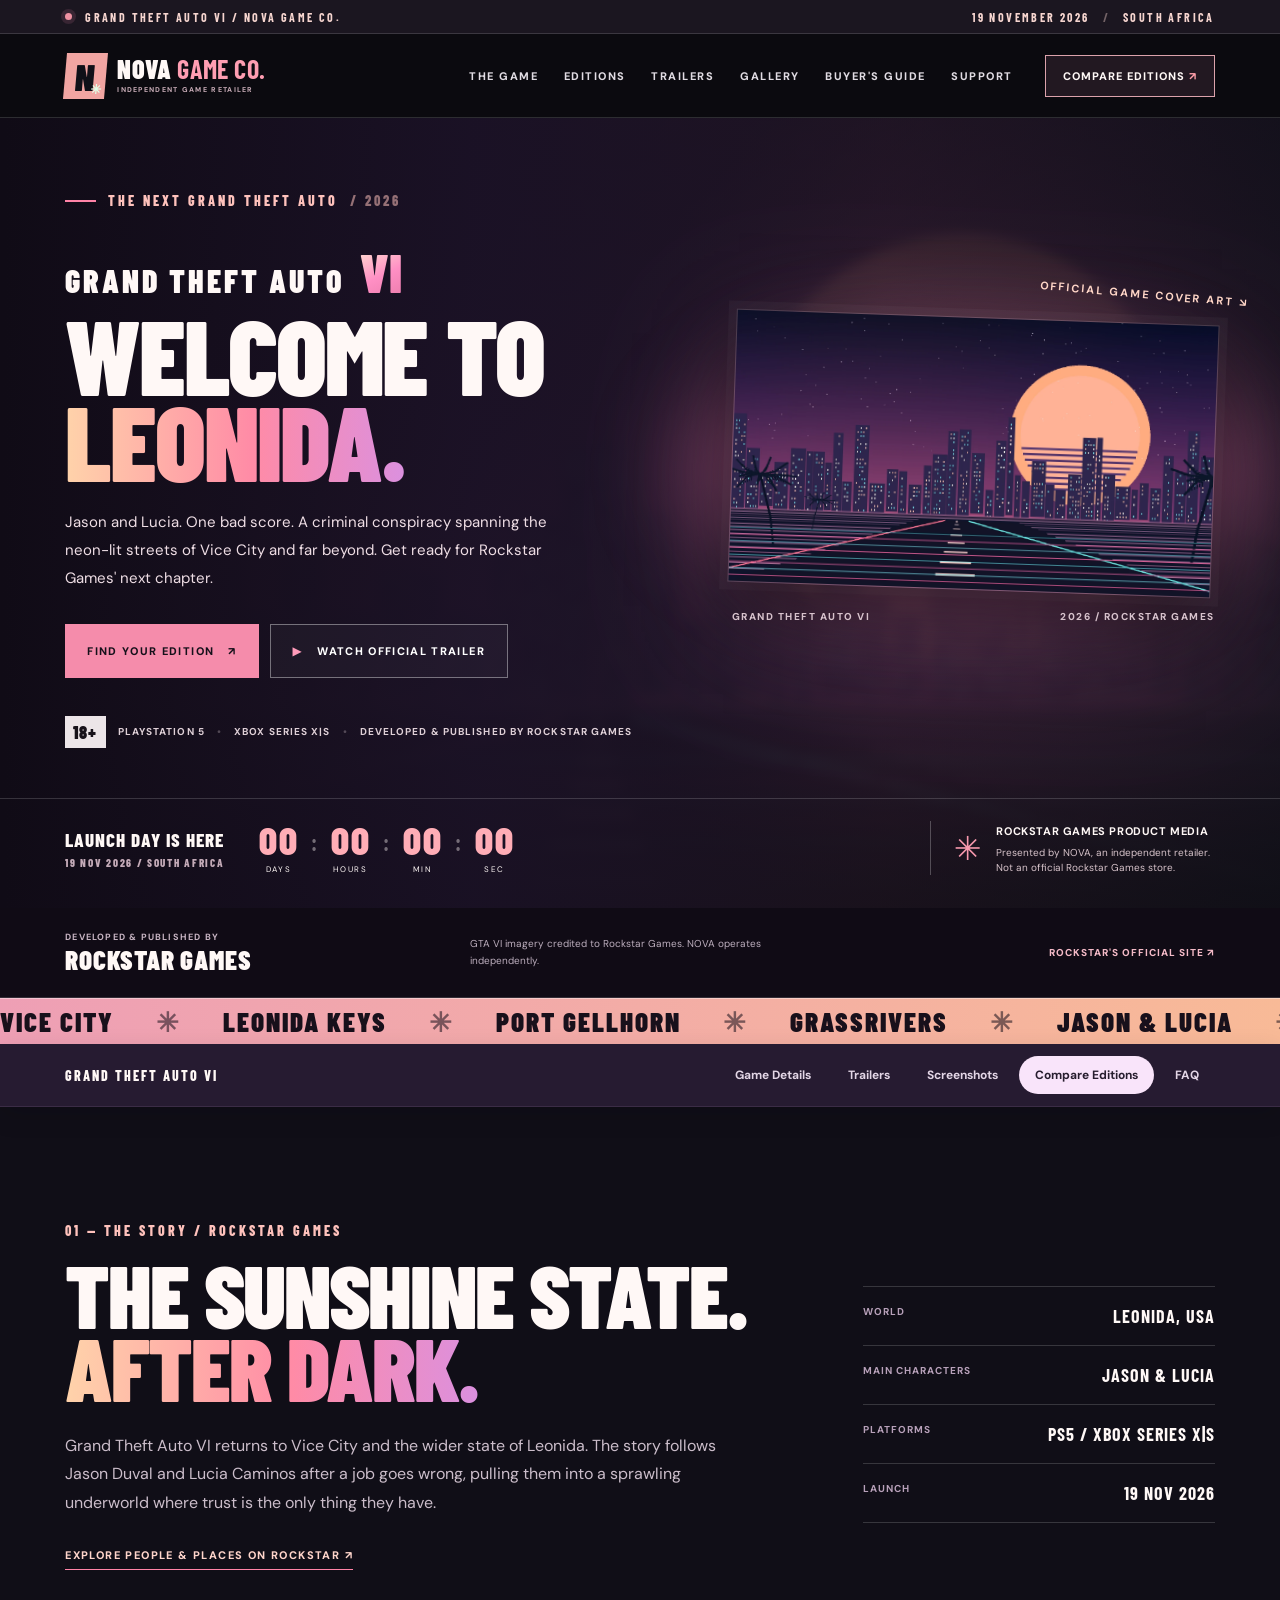
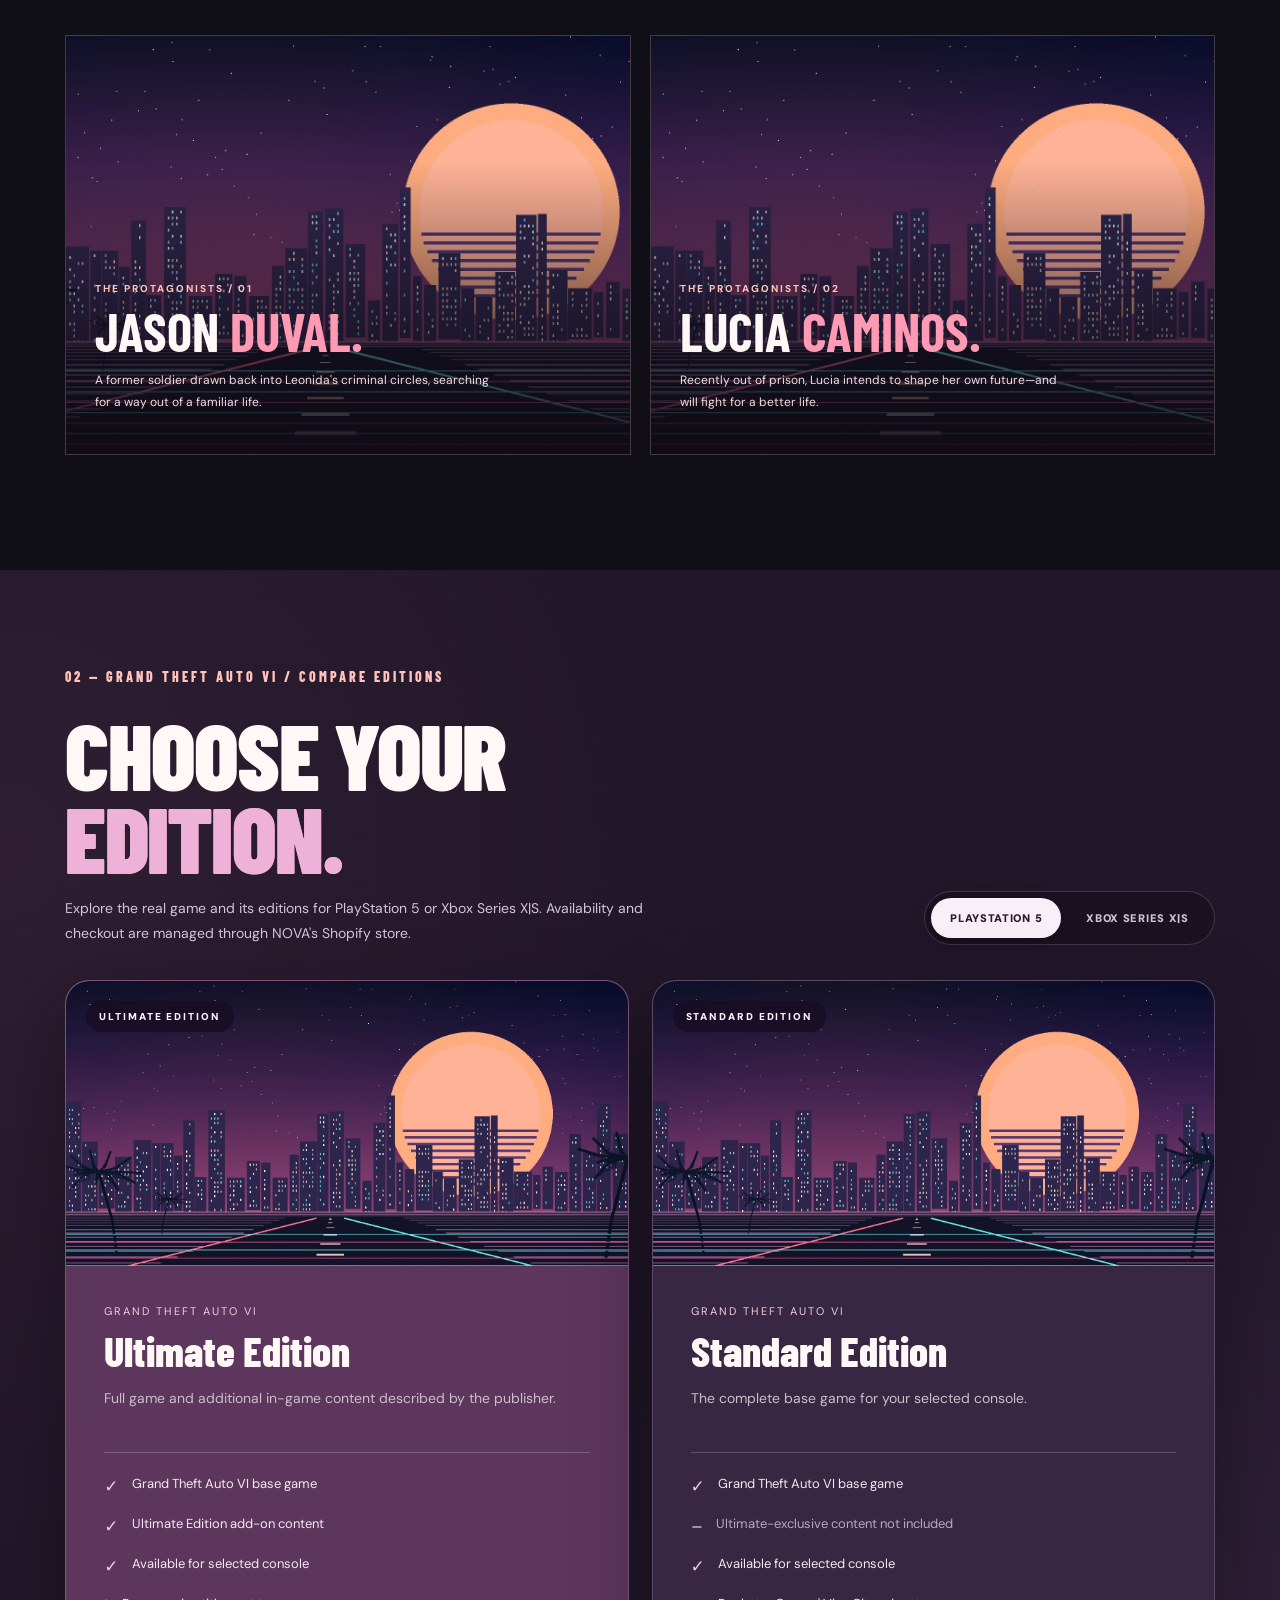
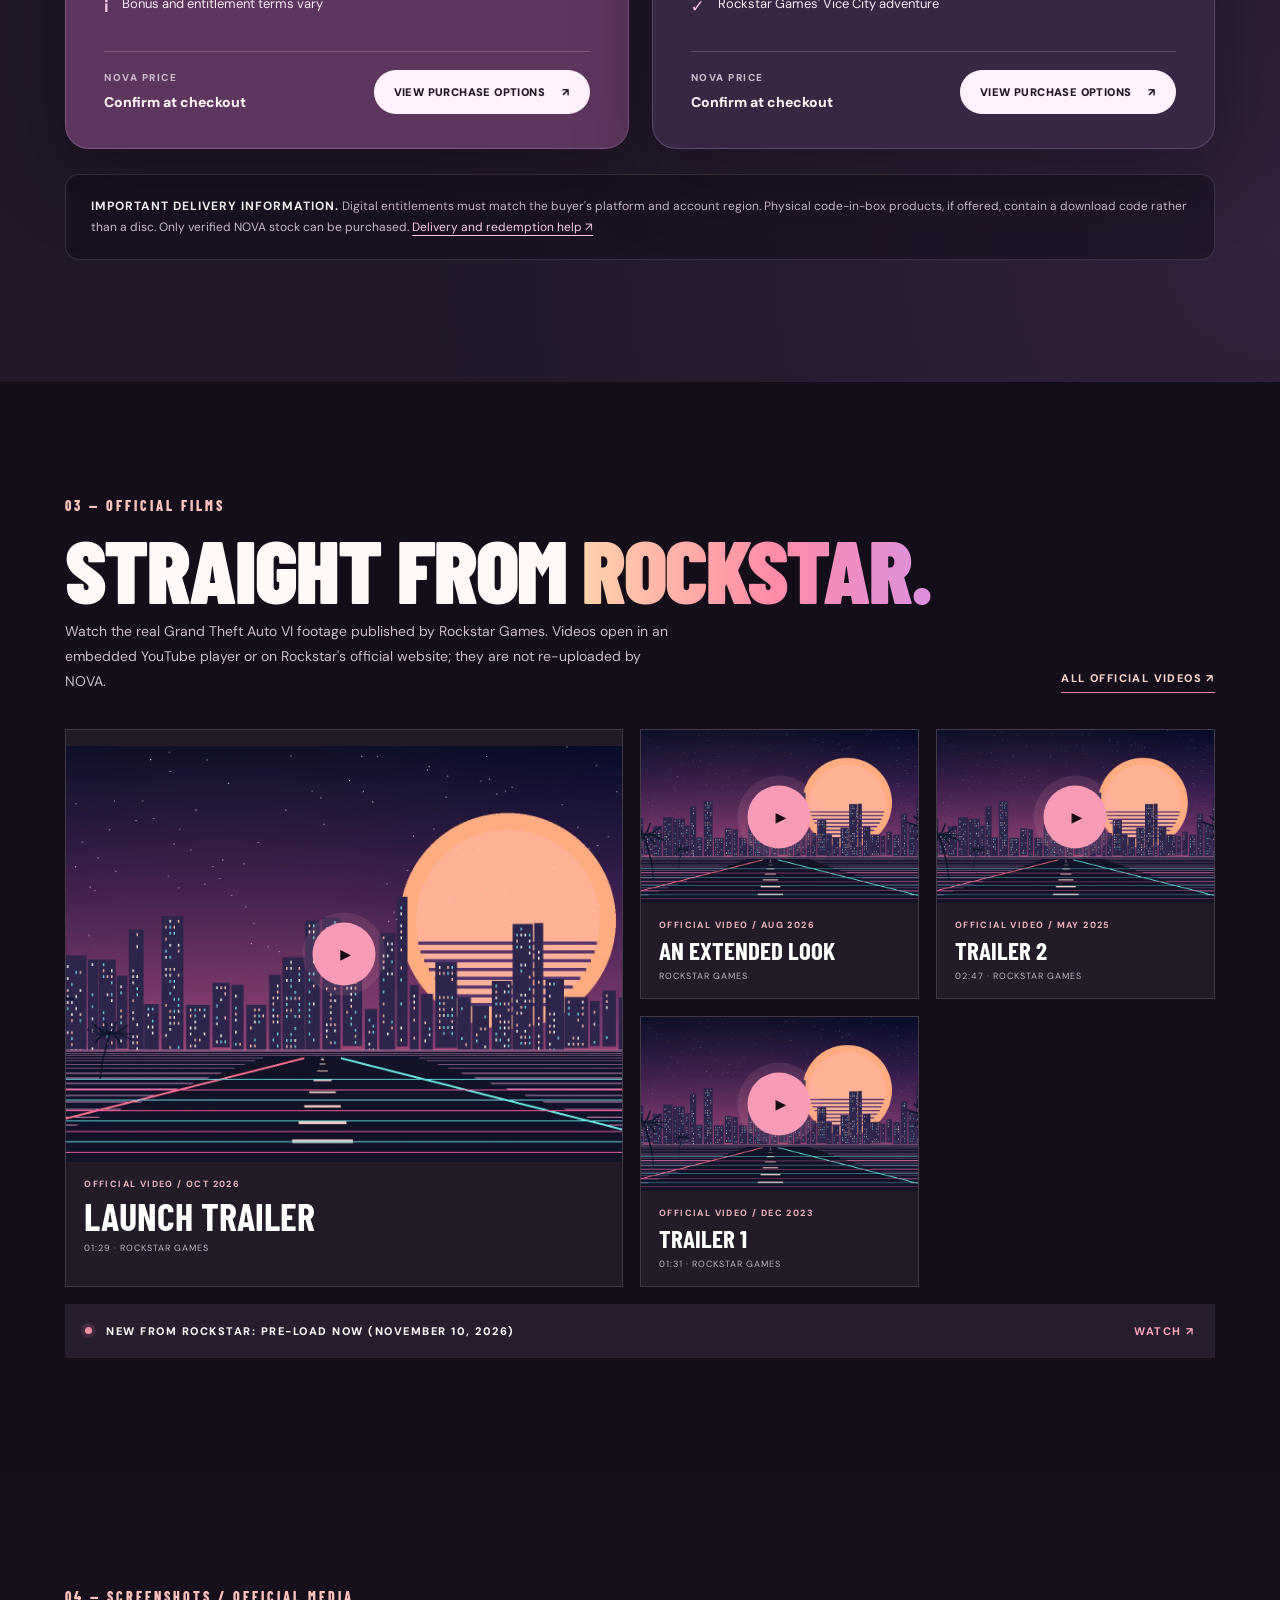
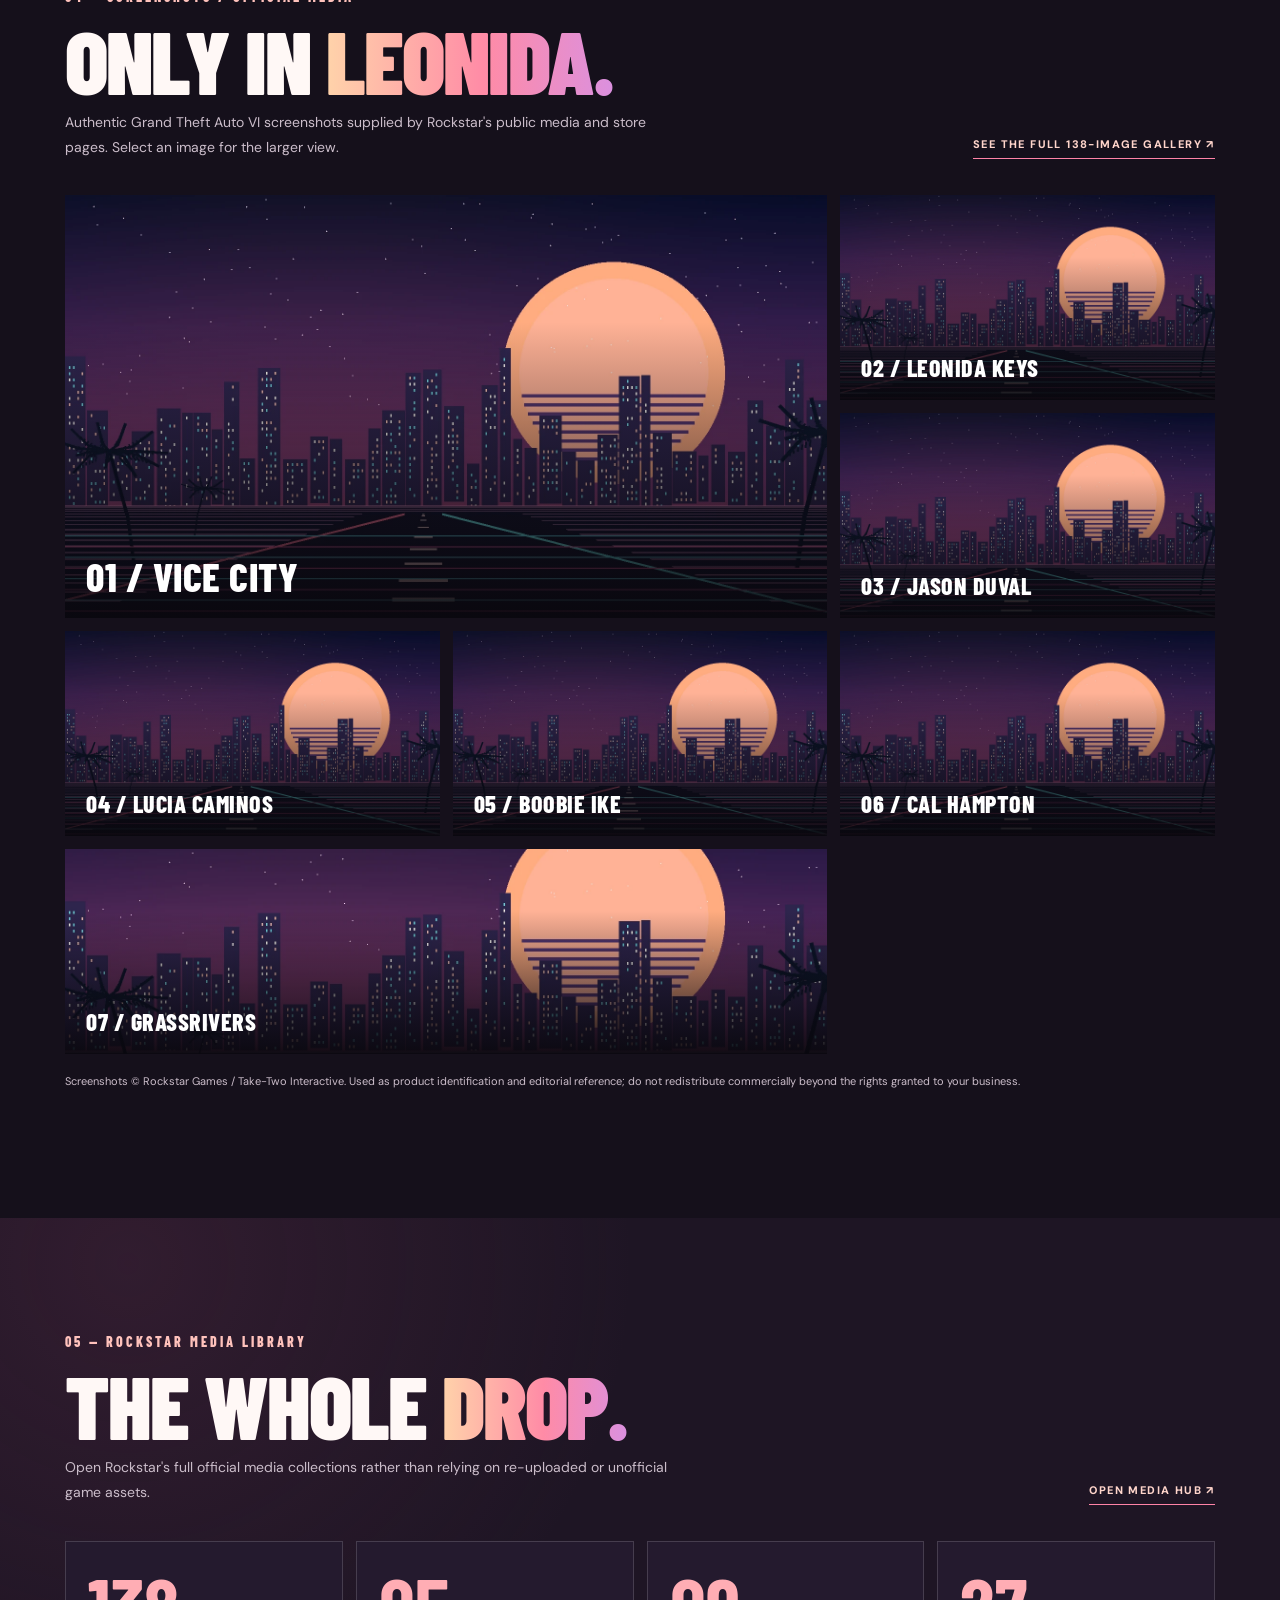
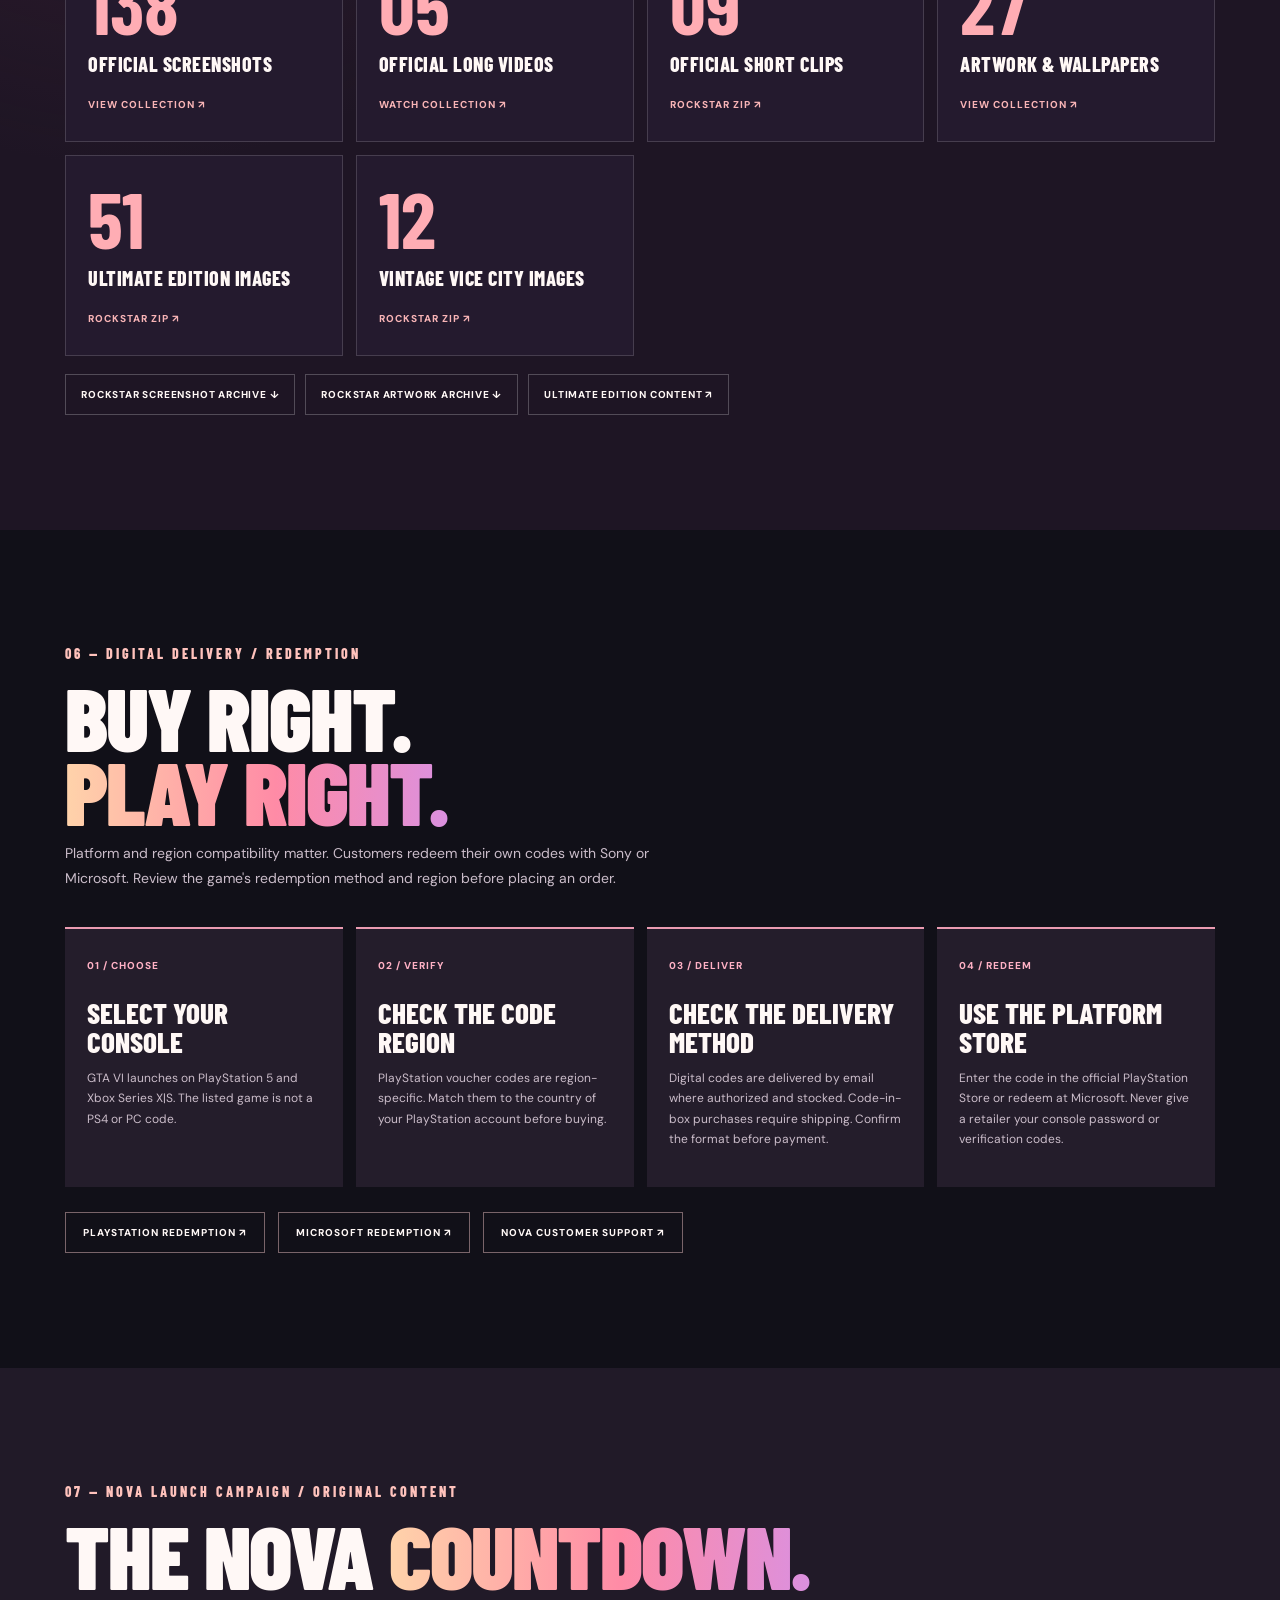
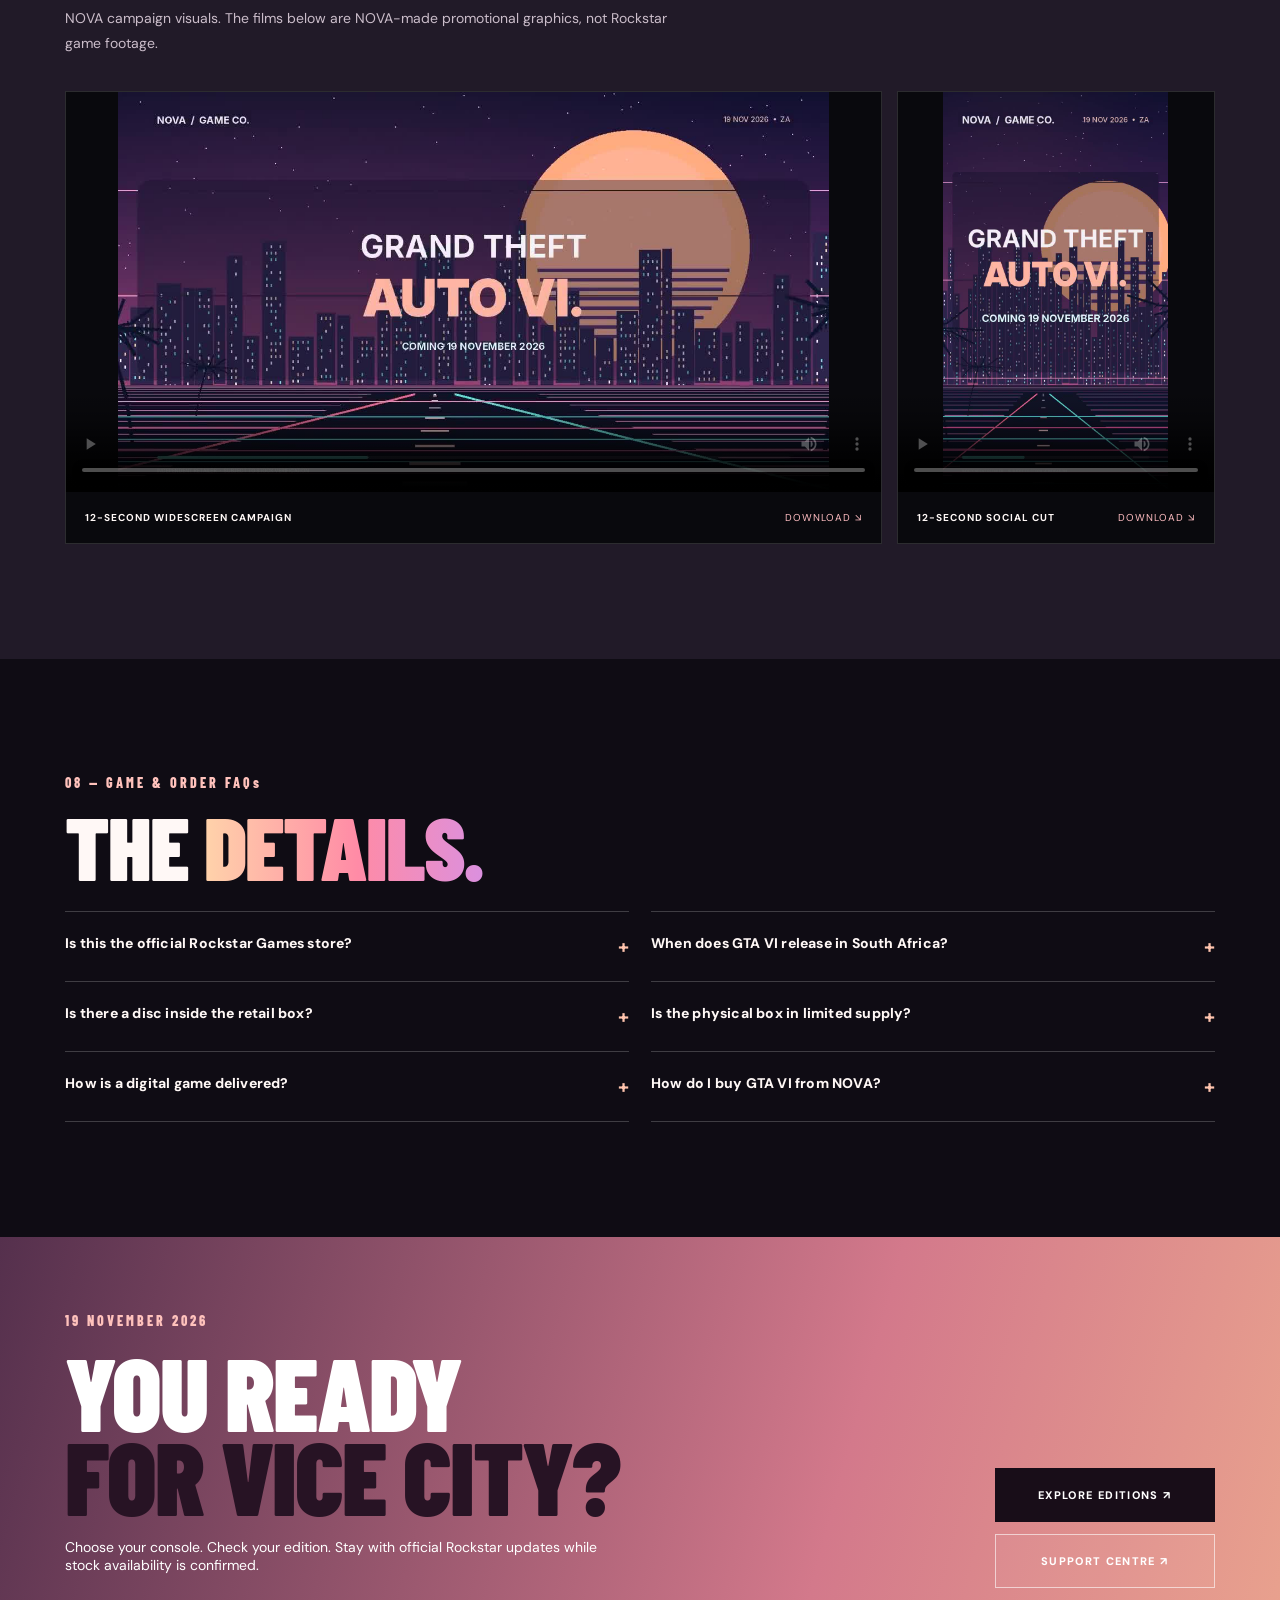
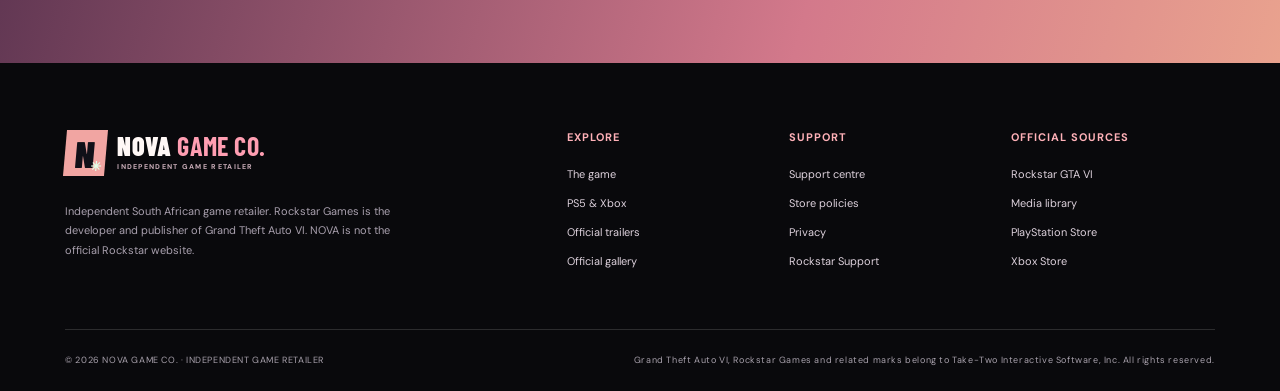
==== commit 314436ae: "Launch animated GTA VI product pages and support center; remove demo checkout" ====
--- a/index.html
+++ b/index.html
@@ -1,241 +1,50 @@
 <!doctype html>
 <html lang="en-ZA">
 <head>
-  <meta charset="utf-8">
-  <meta name="viewport" content="width=device-width,initial-scale=1">
-  <meta name="theme-color" content="#0a090d">
-  <meta name="robots" content="noindex,nofollow">
-  <meta name="description" content="Explore Grand Theft Auto VI editions for PlayStation 5 and Xbox Series X|S with NOVA GAME CO., an independent South African game retailer. Explore editions and official media.">
-  <meta property="og:title" content="Grand Theft Auto VI | NOVA GAME CO.">
-  <meta property="og:description" content="Vice City is calling. Compare editions, watch official trailers and explore the world of Leonida. Independent South African retailer.">
-  <title>Grand Theft Auto VI | NOVA GAME CO.</title>
-  <link rel="icon" href="assets/favicon.svg" type="image/svg+xml">
-  <link rel="stylesheet" href="styles.css">
-  <link rel="stylesheet" href="motion.css">
-  <script src="app.js" defer></script>
-  <script src="motion.js" defer></script>
-</head>
+<meta charset="UTF-8"><meta name="viewport" content="width=device-width, initial-scale=1"><meta name="theme-color" content="#101017">
+<meta name="robots" content="noindex,nofollow"><meta name="description" content="Shop genuine Grand Theft Auto VI editions for PlayStation 5 and Xbox Series X|S at NOVA GAME CO. Compare editions, watch Rockstar trailers and check availability.">
+<meta property="og:title" content="Grand Theft Auto VI — NOVA GAME CO."><meta property="og:description" content="Jason and Lucia. Vice City. Official Rockstar trailers and game media. Compare PS5 and Xbox editions.">
+<title>Grand Theft Auto VI | NOVA GAME CO. — Game Editions</title><link rel="icon" href="assets/favicon.svg" type="image/svg+xml"><link rel="stylesheet" href="styles.css"><script src="app.js" defer></script>
+<link rel="stylesheet" href="premium.css"><script src="premium.js" defer></script></head>
 <body>
-  <a class="skip" href="#game-details">Skip to content</a>
-  <div class="preview-banner"><span class="live-pin"></span> NOVA GAME CO. <span class="banner-sep">/</span> GRAND THEFT AUTO VI <span class="banner-sep">/</span> SOUTH AFRICA</div>
-  <header class="global-header">
-    <div class="global-inner">
-      <a class="brand" href="#top" aria-label="NOVA GAME CO. home">
-        <span class="brand-star">N<span>✳</span></span><span class="brand-rule"></span>
-        <span class="brand-words">NOVA <strong>GAME CO.</strong><small>PREMIUM GAMES • SOUTH AFRICA</small></span>
-      </a>
-      <button class="menu-toggle" id="menuToggle" type="button" aria-controls="mainNav" aria-expanded="false" aria-label="Toggle navigation"><span></span><span></span><span></span></button>
-      <nav class="global-nav" id="mainNav" aria-label="Main navigation">
-        <a href="#game-details">THE GAME</a>
-        <a href="#trailers">MEDIA</a>
-        <a href="#compare-editions">EDITIONS</a>
-        <a href="#questions">HELP</a>
-      </nav>
-      <div class="global-actions">
-        <button class="circle-action" type="button" id="searchToggle" aria-label="Open quick navigation" title="Quick navigation">
-          <svg width="21" height="21" viewBox="0 0 24 24" aria-hidden="true" fill="none" stroke="currentColor" stroke-width="1.8"><circle cx="10.8" cy="10.8" r="6.7"/><path d="m16 16 5 5"/></svg>
-        </button>
-        <a class="header-editions" href="#compare-editions">VIEW EDITIONS <span>↗</span></a>
-      </div>
-    </div>
-  </header>
+<a class="skip" href="#main">Skip to content</a>
+<div class="topline"><span class="pulse"></span><span>GRAND THEFT AUTO VI / NOVA GAME CO.</span><span class="topline-spacer"></span><span>19 NOVEMBER 2026</span><span class="top-div">/</span><span>SOUTH AFRICA</span></div>
+<header class="site-header" id="top"><a class="brand" href="#top" aria-label="NOVA GAME CO. home"><span class="brand-icon">N<span>✳</span></span><span class="brand-name">NOVA <b>GAME CO.</b><small>INDEPENDENT GAME RETAILER</small></span></a><nav class="nav" id="primaryNav" aria-label="Main"><a href="#game">THE GAME</a><a href="#compare-editions">EDITIONS</a><a href="#watch">TRAILERS</a><a href="#gallery">GALLERY</a><a href="#guide">BUYER'S GUIDE</a><a href="support.html">SUPPORT</a></nav><a class="header-action" href="#compare-editions">COMPARE EDITIONS <span>↗</span></a><button class="menu-btn" id="menuBtn" type="button" aria-label="Open navigation" aria-expanded="false" aria-controls="primaryNav"><span></span><span></span></button></header>
+<main id="main">
+<section class="hero" aria-labelledby="heroTitle"><div class="hero-glow"></div><img class="hero-backdrop remote-img" src="https://images.ctfassets.net/h1rqp7q66d54/5d4fHCy1aK8wi6CgsOddln/07dbfb881a8511304031627ae86181ce/01_-_Vice_City_01.jpg" alt="Vice City sign with aircraft overhead, official GTA VI screenshot" onerror="this.src='assets/neon-city-original.webp'" fetchpriority="high"><div class="hero-vignette"></div><div class="wrap hero-content"><div class="hero-copy"><div class="eyebrow"><span class="eyebrow-line"></span> THE NEXT GRAND THEFT AUTO <span class="eyebrow-number">/ 2026</span></div><p class="game-wordmark">GRAND THEFT AUTO <span>VI</span></p><h1 id="heroTitle">WELCOME TO<br><i>LEONIDA.</i></h1><p class="hero-desc">Jason and Lucia. One bad score. A criminal conspiracy spanning the neon-lit streets of Vice City and far beyond. Get ready for Rockstar Games' next chapter.</p><div class="hero-btns"><a class="btn btn-pink" href="#compare-editions">FIND YOUR EDITION <span>↗</span></a><button type="button" class="btn btn-glass trailer-open" data-video="rz1B4B2yBZY" data-video-title="GTA VI Launch Trailer"><span class="play-icon">▶</span> WATCH OFFICIAL TRAILER</button></div><div class="hero-foot"><span class="age-tag">18+</span><span>PLAYSTATION 5</span><i>•</i><span>XBOX SERIES X|S</span><i>•</i><span>DEVELOPED & PUBLISHED BY ROCKSTAR GAMES</span></div></div><div class="cover-stage"><div class="cover-halo"></div><div class="cover-caption">OFFICIAL GAME COVER ART <span>↘</span></div><img class="cover-art remote-img" src="https://images.ctfassets.net/h1rqp7q66d54/2Jdz0iAM18p5xmLns5yGLC/5a43ecf3763a9db84504fc32b8417c4f/GTAVI_PreOrderWebstore_GamesGrid_FOB_1212x1497_R01.jpg" alt="Official Grand Theft Auto VI cover artwork from Rockstar's store" onerror="this.src='assets/neon-city-original.webp'"><div class="cover-bottom"><span>GRAND THEFT AUTO VI</span><span>2026 / ROCKSTAR GAMES</span></div></div></div><div class="hero-end wrap"><div class="countdown" role="timer" aria-label="Countdown until GTA VI releases in South Africa"><span class="countdown-text">THE RELEASE COUNTDOWN <small>19 NOV / 00:00 SAST</small></span><div class="clock"><div><strong id="days">00</strong><small>DAYS</small></div><b>:</b><div><strong id="hours">00</strong><small>HOURS</small></div><b>:</b><div><strong id="minutes">00</strong><small>MIN</small></div><b>:</b><div><strong id="seconds">00</strong><small>SEC</small></div></div></div><div class="verified-identity"><span class="vstar">✳</span><div><strong>Rockstar Games product media</strong><small>Presented by NOVA, an independent retailer. Not an official Rockstar Games store.</small></div></div></div></section>
+<div class="publisher-credit"><div class="wrap publisher-credit-inner"><div class="publisher-brand"><img src="https://images.ctfassets.net/h1rqp7q66d54/5x1AyDHBq8H6HMhWlSYNlB/f1fb9b0e6a2dcafd70f0856334818d21/Frame__1_.svg" alt="Rockstar Games R-star logo, publisher of Grand Theft Auto VI" loading="lazy" onerror="this.style.display='none'"><div><small>DEVELOPED & PUBLISHED BY</small><strong>ROCKSTAR GAMES</strong></div></div><div class="publisher-note">GTA VI imagery credited to Rockstar Games. NOVA operates independently.</div><a href="https://www.rockstargames.com/VI" target="_blank" rel="noopener noreferrer">ROCKSTAR'S OFFICIAL SITE ↗</a></div></div>
+<div class="site-progress" id="siteProgress" aria-hidden="true"></div><div class="ticker"><div>VICE CITY <span>✳</span> LEONIDA KEYS <span>✳</span> PORT GELLHORN <span>✳</span> GRASSRIVERS <span>✳</span> JASON & LUCIA <span>✳</span> VICE CITY <span>✳</span> LEONIDA KEYS <span>✳</span> PORT GELLHORN <span>✳</span></div></div>
+<div class="product-subnav"><div class="wrap subnav-inner"><strong>GRAND THEFT AUTO VI</strong><nav aria-label="Product sections"><a href="#game">Game Details</a><a href="#watch">Trailers</a><a href="#gallery">Screenshots</a><a href="#compare-editions">Compare Editions</a><a href="#faq">FAQ</a></nav></div></div><section class="section intro" id="game"><div class="wrap"><div class="section-eyebrow">01 — THE STORY / ROCKSTAR GAMES</div><div class="intro-grid"><div><h2>THE SUNSHINE STATE.<br><em>AFTER DARK.</em></h2><p class="body-large">Grand Theft Auto VI returns to Vice City and the wider state of Leonida. The story follows Jason Duval and Lucia Caminos after a job goes wrong, pulling them into a sprawling underworld where trust is the only thing they have.</p><a class="text-link" href="https://www.rockstargames.com/VI/only-in-leonida" target="_blank" rel="noopener noreferrer">EXPLORE PEOPLE & PLACES ON ROCKSTAR ↗</a></div><div class="intro-facts"><div><span>WORLD</span><strong>LEONIDA, USA</strong></div><div><span>MAIN CHARACTERS</span><strong>JASON & LUCIA</strong></div><div><span>PLATFORMS</span><strong>PS5 / XBOX SERIES X|S</strong></div><div><span>LAUNCH</span><strong>19 NOV 2026</strong></div></div></div><div class="character-grid"><article class="character"><img class="remote-img" src="https://images.ctfassets.net/h1rqp7q66d54/7zDbmT7wDNEoMFiioNkEtr/81ec30f2edd179aa0f04555d2e0faaf6/02_-_Jason_Duval_01.jpg" alt="Jason Duval beside a green motorbike, official Rockstar Games screenshot" loading="lazy" onerror="this.src='assets/neon-city-original.webp'"><div class="char-shade"></div><div class="char-details"><span>THE PROTAGONISTS / 01</span><h3>JASON <em>DUVAL.</em></h3><p>A former soldier drawn back into Leonida's criminal circles, searching for a way out of a familiar life.</p></div></article><article class="character"><img class="remote-img" src="https://images.ctfassets.net/h1rqp7q66d54/5zPpF5MY73vX7yVA2m7cao/dd6c2aaef11d2c8c151c952b1de0c5ff/03_-_Lucia_Caminos_01.jpg" alt="Lucia Caminos training, official Rockstar Games screenshot" loading="lazy" onerror="this.src='assets/neon-city-original.webp'"><div class="char-shade"></div><div class="char-details"><span>THE PROTAGONISTS / 02</span><h3>LUCIA <em>CAMINOS.</em></h3><p>Recently out of prison, Lucia intends to shape her own future—and will fight for a better life.</p></div></article></div></div></section>
 
-  <main id="top">
-    <section class="hero" id="hero" aria-labelledby="heroTitle">
-      <div class="hero-shade"></div>
-      <div class="hero-inner">
-        <div class="hero-copy">
-          <div class="eyebrow"><span class="eyebrow-dot"></span> THE NEXT ERA OF GRAND THEFT AUTO</div>
-          <div class="release-chip">COMING 19 NOVEMBER 2026</div>
-          <p class="hero-kicker">ROCKSTAR GAMES PRESENTS</p>
-          <h1 id="heroTitle">Grand Theft<br>Auto <em>VI</em><span class="small-trademark">™</span></h1>
-          <p class="hero-desc">A new chapter in Vice City. Explore the editions, the official footage, and everything you need to know before launch.</p>
-          <div class="platform-group">
-            <span class="selector-label">SELECT YOUR PLATFORM <span class="selector-caption">01 / 02</span></span>
-            <div class="platform-buttons" role="group" aria-label="Select console platform">
-              <button type="button" class="platform-btn active" data-platform="ps5" aria-pressed="true"><span class="platform-symbol">◢</span> PS5</button>
-              <button type="button" class="platform-btn" data-platform="xbox" aria-pressed="false"><span class="xbox-symbol">⊗</span> XBOX SERIES X|S</button>
-            </div>
-          </div>
-          <div class="hero-ctas">
-            <a class="primary-cta" href="#compare-editions">EXPLORE EDITIONS <span class="arrow-bubble">↗</span></a>
-            <button class="secondary-cta" id="heroTrailer" type="button"><span class="play-symbol">▶</span> WATCH TRAILER</button>
-          </div>
-          <div class="launch-countdown"><span class="launch-countdown-label">GAME LAUNCH</span><strong id="launchCounter">19 NOVEMBER 2026</strong><span class="launch-countdown-zone">SOUTH AFRICA / SAST</span></div>
-          <p class="hero-notice"><span class="notice-glyph">✦</span> NOVA is an independent retailer. <strong>Live availability and checkout are managed through Shopify.</strong></p>
-        </div>
-        <div class="hero-art">
-          <div class="cover-aura"></div>
-          <div class="cover-shell">
-            <img class="cover-image remote-img" src="https://images.ctfassets.net/h1rqp7q66d54/2Jdz0iAM18p5xmLns5yGLC/5a43ecf3763a9db84504fc32b8417c4f/GTAVI_PreOrderWebstore_GamesGrid_FOB_1212x1497_R01.jpg" alt="Official Grand Theft Auto VI game key art, Rockstar Games" width="460" height="568" fetchpriority="high">
-            <div class="cover-corner">PLAYSTATION 5 <span class="platform-cover-dot">●</span></div>
-          </div>
-          <div class="art-attribution">OFFICIAL GAME ART <span>© ROCKSTAR GAMES</span></div>
-        </div>
-      </div>
-      <div class="hero-bottom"><span>WELCOME TO LEONIDA</span><span>SCROLL TO EXPLORE <span>↓</span></span><span>01 / 06</span></div>
-    </section>
-
-    <div class="nova-marquee" aria-hidden="true"><div class="nova-marquee-track"><span>LEONIDA AFTER DARK <i>✳</i> GRAND THEFT AUTO VI <i>✳</i> VICE CITY <i>✳</i> NOVEMBER 19 <i>✳</i>&nbsp;</span><span>LEONIDA AFTER DARK <i>✳</i> GRAND THEFT AUTO VI <i>✳</i> VICE CITY <i>✳</i> NOVEMBER 19 <i>✳</i>&nbsp;</span></div></div>
-    <nav class="section-nav" aria-label="On-page sections">
-      <div class="section-nav-inner">
-        <a class="active" href="#game-details">Game Details</a>
-        <a href="#trailers">Trailers</a>
-        <a href="#screenshots">Screenshots</a>
-        <a href="#compare-editions">Compare Editions</a>
-        <a href="#questions">FAQ</a>
-      </div>
-    </nav>
-
-    <section id="game-details" class="section details-section">
-      <div class="content-width details-grid">
-        <div class="details-copy">
-          <div class="section-kicker"><span class="index">01</span> THE GAME</div>
-          <h2>IT'S NOT JUST A CITY.<br><em>IT'S A WAY OF LIFE.</em></h2>
-          <p>Welcome to the sun-soaked, neon-lit state of Leonida. Jason and Lucia are caught in a world where the stakes keep getting higher and trust is everything.</p>
-          <p>A sprawling new Grand Theft Auto experience, arriving for the latest generation of consoles.</p>
-          <a class="text-link" href="https://www.rockstargames.com/VI/only-in-leonida" target="_blank" rel="noopener noreferrer">EXPLORE ROCKSTAR'S OFFICIAL STORY <span>↗</span></a>
-        </div>
-        <div class="details-data">
-          <div class="age-rating"><div class="rating-mark">18<span>+</span></div><div><b>MATURE CONTENT</b><span>Violence, strong language, sexual themes and other adult content. See your regional rating notice.</span></div></div>
-          <dl class="fact-table">
-            <div><dt>Release date</dt><dd>19 November 2026</dd></div>
-            <div><dt>Developer</dt><dd>Rockstar Games</dd></div>
-            <div><dt>Publisher</dt><dd>Rockstar Games</dd></div>
-            <div><dt>Platforms</dt><dd>PlayStation 5 · Xbox Series X|S</dd></div>
-            <div><dt>Store region</dt><dd>South Africa / ZAR</dd></div>
-          </dl>
-        </div>
-      </div>
-    </section>
-
-    <section id="trailers" class="section trailers-section">
-      <div class="content-width">
-        <div class="section-title-row"><div><div class="section-kicker"><span class="index">02</span> OFFICIAL FOOTAGE</div><h2>SEE IT <em>IN MOTION.</em></h2></div><a class="small-link" href="https://www.rockstargames.com/VI/media/videos" target="_blank" rel="noopener noreferrer">ALL OFFICIAL VIDEOS ↗</a></div>
-        <div class="trailer-grid">
-          <button class="trailer-card" type="button" data-video="rz1B4B2yBZY" aria-label="Play GTA VI launch trailer">
-            <img src="https://img.youtube.com/vi/rz1B4B2yBZY/maxresdefault.jpg" alt="GTA VI launch trailer thumbnail" loading="lazy" width="640" height="360" onerror="this.src='https://img.youtube.com/vi/rz1B4B2yBZY/hqdefault.jpg'">
-            <span class="trailer-overlay"><span class="play-disc">▶</span><span class="trailer-title"><small>ROCKSTAR GAMES</small><b>THE LAUNCH TRAILER</b></span><span class="trailer-number">01</span></span>
-          </button>
-          <button class="trailer-card" type="button" data-video="tJbzMqJGH4k" aria-label="Play GTA VI extended look">
-            <img src="https://img.youtube.com/vi/tJbzMqJGH4k/maxresdefault.jpg" alt="GTA VI extended look trailer thumbnail" loading="lazy" width="640" height="360" onerror="this.src='https://img.youtube.com/vi/tJbzMqJGH4k/hqdefault.jpg'">
-            <span class="trailer-overlay"><span class="play-disc">▶</span><span class="trailer-title"><small>ROCKSTAR GAMES</small><b>AN EXTENDED LOOK</b></span><span class="trailer-number">02</span></span>
-          </button>
-        </div>
-        <p class="source-note">Official Rockstar videos open using YouTube's privacy-enhanced player. Videos are owned by Rockstar Games.</p>
-      </div>
-    </section>
-
-    <section id="screenshots" class="section screenshots-section">
-      <div class="content-width">
-        <div class="section-title-row"><div><div class="section-kicker"><span class="index">03</span> ENTER LEONIDA</div><h2>THE WORLD <em>AWAITS.</em></h2></div><a class="small-link" href="https://www.rockstargames.com/VI/media/screenshots" target="_blank" rel="noopener noreferrer">VIEW ROCKSTAR GALLERY ↗</a></div>
-        <div class="gallery-viewport" id="galleryViewport">
-          <button class="gallery-img" type="button" aria-label="View Vice City screenshot" data-caption="Vice City, Leonida"><img src="https://images.ctfassets.net/h1rqp7q66d54/5d4fHCy1aK8wi6CgsOddln/07dbfb881a8511304031627ae86181ce/01_-_Vice_City_01.jpg" alt="Vice City sign and aircraft" width="720" height="480" loading="lazy"></button>
-          <button class="gallery-img" type="button" aria-label="View Jason screenshot" data-caption="Jason Duval"><img src="https://images.ctfassets.net/h1rqp7q66d54/7zDbmT7wDNEoMFiioNkEtr/81ec30f2edd179aa0f04555d2e0faaf6/02_-_Jason_Duval_01.jpg" alt="Jason with a motorbike" width="720" height="480" loading="lazy"></button>
-          <button class="gallery-img" type="button" aria-label="View Lucia screenshot" data-caption="Lucia Caminos"><img src="https://images.ctfassets.net/h1rqp7q66d54/5zPpF5MY73vX7yVA2m7cao/dd6c2aaef11d2c8c151c952b1de0c5ff/03_-_Lucia_Caminos_01.jpg" alt="Lucia in training" width="720" height="480" loading="lazy"></button>
-          <button class="gallery-img" type="button" aria-label="View Leonida Keys screenshot" data-caption="Leonida Keys"><img src="https://images.ctfassets.net/h1rqp7q66d54/4J82PfLuwL3o3tOAww68ba/941a232acda3ecadb92d5ec1a04125f3/04_-_Leonida_Keys_01.jpg" alt="Leonida Keys coastline" width="720" height="480" loading="lazy"></button>
-          <button class="gallery-img" type="button" aria-label="View Boobie Ike screenshot" data-caption="The nightlife of Leonida"><img src="https://images.ctfassets.net/h1rqp7q66d54/6v2JTUd2v42B11Zr4VcMlg/1fcc79999e9de192d9f76bf82712f9a7/05_-_Boobie_Ike_02.jpg" alt="Leonida nightlife" width="720" height="480" loading="lazy"></button>
-          <button class="gallery-img" type="button" aria-label="View Grassrivers screenshot" data-caption="The Grassrivers"><img src="https://images.ctfassets.net/h1rqp7q66d54/5kRNXiO9oSU1AyAhkG5RmL/a4db57e837e080601745f4820d62327a/08_-_Grassrivers_03.jpg" alt="Airboat exploring the Grassrivers" width="720" height="480" loading="lazy"></button>
-        </div>
-        <div class="gallery-footer"><span>SELECT AN IMAGE TO ENLARGE <span class="tiny-flower">✳</span></span><div><button class="gallery-arrow" id="galleryPrev" type="button" aria-label="Previous screenshots">←</button><button class="gallery-arrow" id="galleryNext" type="button" aria-label="Next screenshots">→</button></div></div>
-      </div>
-    </section>
-
-    <section id="compare-editions" class="section edition-section">
-      <div class="content-width">
-        <div class="section-kicker"><span class="index">04</span> CHOOSE YOUR EXPERIENCE</div>
-        <div class="section-title-row compare-title"><h2>COMPARE <em>EDITIONS.</em></h2><div class="edition-selector"><span>PLATFORM</span><button data-platform="ps5" class="mini-platform active" type="button" aria-pressed="true">PS5</button><button data-platform="xbox" class="mini-platform" type="button" aria-pressed="false">XBOX SERIES X|S</button></div></div>
-        <div class="editions-grid">
-          <article class="edition-card edition-ultimate" data-edition="ultimate">
-            <div class="edition-art edition-ultimate-art">
-              <span class="edition-toplabel">THE COMPLETE EXPERIENCE</span>
-              <img src="https://images.ctfassets.net/h1rqp7q66d54/6BWQSfnOYTcVVsRj8ay2ML/8e51ba006c8d309d0c6a1b582c44b041/UltimateEdition_07_en_us_R04_Deliv.jpg" alt="Grand Theft Auto VI Ultimate Edition official cover" width="880" height="495" loading="lazy">
-            </div>
-            <div class="edition-details">
-              <div class="edition-label">GRAND THEFT AUTO VI <span>✧ PREMIUM</span></div>
-              <h3>Ultimate <em>Edition</em></h3>
-              <p class="edition-subtitle">The full game, plus the exclusive Ultimate Edition content collection.</p>
-              <div class="edition-content-title">WHAT'S INCLUDED</div>
-              <ul class="edition-features">
-                <li><span class="checkmark">✓</span> Full Grand Theft Auto VI game</li>
-                <li><span class="checkmark">✓</span> Ultimate Edition upgrade collection</li>
-                <li><span class="checkmark">✓</span> Special vehicles and exclusive customizations</li>
-                <li><span class="checkmark">✓</span> Unique weapons, styles and accessories</li>
-                <li><span class="checkmark">✓</span> Story-world businesses and upgrades</li>
-                <li><span class="checkmark">✓</span> Select pre-order bonuses, where eligible*</li>
-              </ul>
-              <button class="detail-expand" type="button" aria-expanded="false" data-target="ultimateExtras">SEE CONTENT HIGHLIGHTS <span>+</span></button>
-              <div class="edition-extras" id="ultimateExtras" hidden>
-                <p>Highlights of Rockstar's advertised Ultimate collection include the ’95 Grotti Cheetah, specialty weapons, additional outfits and vehicle customization. Included items and terms are controlled by Rockstar.</p>
-                <a href="https://support.rockstargames.com/articles/4QfG4FmZCf5W1gS8jy4UVT/grand-theft-auto-vi-platform-editions-and-versions-Platforms" target="_blank" rel="noopener noreferrer">Read the official edition breakdown ↗</a>
-              </div>
-              <div class="edition-bottom"><div class="edition-price"><span>PLATFORM REFERENCE PRICE</span><strong>R 1,899<span>*</span></strong><small>*Reference price. Confirm the listed price at checkout.</small></div><a class="edition-cta" href="checkout.html?platform=ps5&edition=ultimate" data-order="ultimate">CHOOSE EDITION <span>↗</span></a><p class="stock-text"><span class="stock-dot"></span> SHOPIFY PRODUCT AVAILABILITY REQUIRED</p></div>
-            </div>
-          </article>
-
-          <article class="edition-card edition-standard" data-edition="standard">
-            <div class="edition-art edition-standard-art">
-              <span class="edition-toplabel">THE ESSENTIAL EXPERIENCE</span>
-              <img src="https://images.ctfassets.net/h1rqp7q66d54/2bQ11ydObxmD2CvRyUlII6/e6e94f08f74e6a439e8937421653245e/GTAVI_PreOrderWebstore_CompareEditionsThumbnail_Standard_1280x720_R01.jpg" alt="Grand Theft Auto VI Standard Edition official cover" width="880" height="495" loading="lazy">
-            </div>
-            <div class="edition-details">
-              <div class="edition-label">GRAND THEFT AUTO VI <span>✧ ORIGINAL</span></div>
-              <h3>Standard <em>Edition</em></h3>
-              <p class="edition-subtitle">Everything you need to experience Jason and Lucia's story in Leonida.</p>
-              <div class="edition-content-title">WHAT'S INCLUDED</div>
-              <ul class="edition-features">
-                <li><span class="checkmark">✓</span> Full Grand Theft Auto VI game</li>
-                <li><span class="checkmark">✓</span> Complete single-player experience</li>
-                <li><span class="checkmark">✓</span> Select pre-order bonuses, where eligible*</li>
-                <li class="not-included"><span class="checkmark">×</span> Ultimate Edition upgrade collection</li>
-                <li class="not-included"><span class="checkmark">×</span> Ultimate-exclusive customization content</li>
-                <li class="not-included"><span class="checkmark">×</span> Ultimate bonus vehicles and equipment</li>
-              </ul>
-              <button class="detail-expand" type="button" aria-expanded="false" data-target="standardExtras">READ THE EDITION DETAILS <span>+</span></button>
-              <div class="edition-extras" id="standardExtras" hidden><p>The Standard Edition includes the full game. An Ultimate Edition Upgrade can be purchased separately from the relevant console store if available.</p><a href="https://support.rockstargames.com/articles/4QfG4FmZCf5W1gS8jy4UVT/grand-theft-auto-vi-platform-editions-and-versions-Platforms" target="_blank" rel="noopener noreferrer">Read the official edition breakdown ↗</a></div>
-              <div class="edition-bottom"><div class="edition-price"><span>PLATFORM REFERENCE PRICE</span><strong>R 1,499<span>*</span></strong><small>*Reference price. Confirm the listed price at checkout.</small></div><a class="edition-cta" href="checkout.html?platform=ps5&edition=standard" data-order="standard">CHOOSE EDITION <span>↗</span></a><p class="stock-text"><span class="stock-dot"></span> SHOPIFY PRODUCT AVAILABILITY REQUIRED</p></div>
-            </div>
-          </article>
-        </div>
-        <div class="benefit-notice"><span class="benefit-icon">✧</span><p><strong>Pre-order benefit information.</strong> Rockstar advertises a Vintage Vice City Pack for qualifying digital purchases made before 20 November 2026. Eligibility depends on the actual retailer, territory and purchase channel. NOVA has not confirmed supply.</p><a href="https://www.rockstargames.com/VI" target="_blank" rel="noopener noreferrer">OFFICIAL INFO ↗</a></div>
-      </div>
-    </section>
-
-    <section id="formats" class="section formats-section">
-      <div class="content-width">
-        <div class="format-card">
-          <div class="format-miniart"><img src="https://images.ctfassets.net/h1rqp7q66d54/2Jdz0iAM18p5xmLns5yGLC/5a43ecf3763a9db84504fc32b8417c4f/GTAVI_PreOrderWebstore_GamesGrid_FOB_1212x1497_R01.jpg" alt="GTA VI retail box cover art" loading="lazy" width="148" height="184"></div>
-          <div class="format-body"><span class="format-kicker">THE PHYSICAL EDITION</span><h3>CODE-IN-BOX <em>AVAILABLE FROM SELECT RETAILERS.</em></h3><p>Rockstar describes the physical release as a collectible retail box containing a digital download code—not a game disc. Stock and shipping dates are confirmed when a product is available for checkout.</p></div>
-          <a class="format-button" href="checkout.html?platform=ps5&edition=standard&fulfillment=box">VIEW BOX EDITION ↗</a>
-        </div>
-        <div class="upgrade-card"><div><span class="format-kicker">ALREADY OWN STANDARD?</span><h3>TAKE IT TO <em>ULTIMATE.</em></h3><p>The Ultimate Edition Upgrade is offered separately through the relevant console marketplace, subject to platform and region.</p></div><a href="https://store.playstation.com/en-za/concept/10000730" target="_blank" rel="noopener noreferrer">OFFICIAL UPGRADE INFORMATION <span>↗</span></a></div>
-      </div>
-    </section>
-
-    <section id="questions" class="section faq-section">
-      <div class="content-width">
-        <div class="section-kicker"><span class="index">05</span> EVERYTHING YOU NEED TO KNOW</div>
-        <div class="section-title-row"><h2>GOOD QUESTIONS.<br><em>CLEAR ANSWERS.</em></h2><span class="faq-decor">✳</span></div>
-        <div class="faq-list">
-          <details><summary>Is NOVA the official Rockstar Games store?<span class="faq-plus">+</span></summary><p>No. NOVA GAME CO. is an independent retail concept. Rockstar Games develops and publishes Grand Theft Auto VI. NOVA is not operated, sponsored or endorsed by Rockstar.</p></details>
-          <details><summary>How do I purchase GTA VI from NOVA?<span class="faq-plus">+</span></summary><p>Select a platform, edition and fulfillment format. Purchases are completed only through Shopify when the corresponding product is published, in stock and available in your region.</p></details>
-          <details><summary>Which consoles will GTA VI support?<span class="faq-plus">+</span></summary><p>The announced versions are PlayStation 5 and Xbox Series X|S. A PC version is not offered here.</p></details>
-          <details><summary>What is the difference between Standard and Ultimate?<span class="faq-plus">+</span></summary><p>Standard includes the full game. Ultimate adds a collection of special in-game items and upgrades. The exact benefits are published in Rockstar's official edition information.</p></details>
-          <details><summary>What exactly is a code-in-box?<span class="faq-plus">+</span></summary><p>It is a physical retail package containing a redeemable download code rather than a disc. A real code requires authentic supplier inventory and must match the supported region and platform.</p></details>
-          <details><summary>Can digital codes be delivered by email?<span class="faq-plus">+</span></summary><p>Digital download codes can be delivered only when they are available from an approved distribution channel. Confirm the supported region and delivery terms at Shopify checkout.</p></details>
-          <details><summary>Does my PlayStation or Xbox account region matter?<span class="faq-plus">+</span></summary><p>Yes. PlayStation voucher redemption is generally region-specific. Always verify platform, account country and code terms before purchase.</p></details>
-          <details><summary>Are the prices and bonuses guaranteed?<span class="faq-plus">+</span></summary><p>No. Prices shown here are illustrative platform references, not a live NOVA offer. Pre-order benefits vary by purchase date, retailer, format, territory and platform terms.</p></details>
-          <details><summary>Where can I get official game support?<span class="faq-plus">+</span></summary><p>Visit <a href="https://support.rockstargames.com" target="_blank" rel="noopener noreferrer">Rockstar Support</a> for official product and technical support. Store-specific contacts and policies must be finalized before NOVA opens for sales.</p></details>
-        </div>
-      </div>
-    </section>
-
-    <section class="final-call"><div class="final-call-bg"></div><div class="content-width final-call-inner"><div><div class="section-kicker">SOUTH AFRICA • 2026</div><h2>VICE CITY IS <em>CALLING.</em></h2><p>One world. Two editions. Your next obsession starts here.</p></div><a href="#compare-editions" class="primary-cta">COMPARE EDITIONS <span class="arrow-bubble">↗</span></a></div></section>
-  </main>
-  <footer class="global-footer"><div class="content-width footer-main"><div class="footer-brand"><span class="brand-star">N<span>✳</span></span><span>NOVA <b>GAME CO.</b><small>INDEPENDENT SOUTH AFRICAN GAME RETAILER</small></span></div><div class="footer-columns"><div><h3>EXPLORE</h3><a href="#game-details">The Game</a><a href="#compare-editions">Compare Editions</a><a href="#trailers">Watch Trailers</a><a href="#screenshots">Media Gallery</a></div><div><h3>HELP & INFORMATION</h3><a href="#questions">FAQs</a><a href="policies.html">Store policies</a><a href="privacy.html">Privacy</a><a href="checkout.html">Order review</a></div><div><h3>OFFICIAL SOURCES</h3><a target="_blank" rel="noopener noreferrer" href="https://www.rockstargames.com/VI">Rockstar Games ↗</a><a target="_blank" rel="noopener noreferrer" href="https://www.rockstargames.com/VI/media">Official media ↗</a><a target="_blank" rel="noopener noreferrer" href="https://support.rockstargames.com">Rockstar Support ↗</a></div></div></div><div class="footer-bottom content-width"><span>© <span id="year">2026</span> NOVA GAME CO. ALL RIGHTS RESERVED.</span><span>NOVA is an independent game retailer. Rockstar Games and Grand Theft Auto trademarks belong to Take-Two Interactive. No endorsement or affiliation is implied.</span><span>NOVA GAME CO. / SOUTH AFRICA</span></div></footer>
-
-  <div id="searchPanel" class="quick-panel" role="dialog" aria-label="Quick navigation" aria-modal="false" hidden><div class="quick-head"><b>JUMP TO</b><button type="button" id="searchClose" aria-label="Close quick navigation">×</button></div><a href="#game-details">01 / The Game</a><a href="#trailers">02 / Official Trailers</a><a href="#screenshots">03 / Screenshots</a><a href="#compare-editions">04 / Compare Editions</a><a href="#questions">05 / FAQ</a></div>
-  <dialog id="videoDialog" class="media-dialog"><button class="dialog-close" id="videoClose" type="button" aria-label="Close video">×</button><div class="video-container" id="videoContainer"></div><p>OFFICIAL ROCKSTAR GAMES VIDEO • YOUTUBE</p></dialog>
-  <dialog id="imageDialog" class="media-dialog gallery-dialog"><button class="dialog-close" id="imageClose" type="button" aria-label="Close screenshot">×</button><img id="lightboxImage" alt=""><p id="lightboxCaption">ROCKSTAR GAMES / OFFICIAL SCREENSHOT</p></dialog>
-</body>
-</html>+<section class="section edition-section" id="compare-editions">
+ <div class="wrap"><div class="section-eyebrow">02 — GRAND THEFT AUTO VI / COMPARE EDITIONS</div>
+ <div class="edition-heading"><div><h2>CHOOSE YOUR<br><em>EDITION.</em></h2><p>Explore the real game and its editions for PlayStation 5 or Xbox Series X|S. Availability and checkout are managed through NOVA's Shopify store.</p></div>
+ <div class="edition-switch" role="group" aria-label="Choose your console"><button class="console-choice active" data-console="ps5" aria-pressed="true">PLAYSTATION 5</button><button class="console-choice" data-console="xbox" aria-pressed="false">XBOX SERIES X|S</button></div></div>
+ <div class="edition-cards">
+ <article class="edition-card ultimate" data-edition="ultimate"><div class="edition-art"><span class="edition-ribbon">ULTIMATE EDITION</span><img src="https://images.ctfassets.net/h1rqp7q66d54/6BWQSfnOYTcVVsRj8ay2ML/8e51ba006c8d309d0c6a1b582c44b041/UltimateEdition_07_en_us_R04_Deliv.jpg" alt="GTA VI Ultimate Edition official marketing artwork" loading="lazy" width="660" height="340" onerror="this.src='assets/neon-city-original.webp'"></div><div class="edition-info"><small>GRAND THEFT AUTO VI</small><h3>Ultimate Edition</h3><p class="edition-sub">Full game and additional in-game content described by the publisher.</p>
+ <div class="edition-features"><div><b>✓</b> Grand Theft Auto VI base game</div><div><b>✓</b> Ultimate Edition add-on content</div><div><b>✓</b> Available for selected console</div><div><b>i</b> Bonus and entitlement terms vary</div></div>
+ <div class="edition-bottom"><span><small>NOVA PRICE</small><strong class="edition-price">Confirm at checkout</strong></span><a class="edition-cta" id="ultimateLink" href="purchase.html?platform=ps5&amp;edition=ultimate">VIEW PURCHASE OPTIONS <span>↗</span></a></div></div></article>
+ <article class="edition-card standard" data-edition="standard"><div class="edition-art"><span class="edition-ribbon">STANDARD EDITION</span><img src="https://images.ctfassets.net/h1rqp7q66d54/2bQ11ydObxmD2CvRyUlII6/e6e94f08f74e6a439e8937421653245e/GTAVI_PreOrderWebstore_CompareEditionsThumbnail_Standard_1280x720_R01.jpg" alt="GTA VI Standard Edition official marketing artwork" loading="lazy" width="660" height="340" onerror="this.src='assets/neon-city-original.webp'"></div><div class="edition-info"><small>GRAND THEFT AUTO VI</small><h3>Standard Edition</h3><p class="edition-sub">The complete base game for your selected console.</p>
+ <div class="edition-features"><div><b>✓</b> Grand Theft Auto VI base game</div><div class="feature-muted"><b>–</b> Ultimate-exclusive content not included</div><div><b>✓</b> Available for selected console</div><div><b>✓</b> Rockstar Games' Vice City adventure</div></div>
+ <div class="edition-bottom"><span><small>NOVA PRICE</small><strong class="edition-price">Confirm at checkout</strong></span><a class="edition-cta" id="standardLink" href="purchase.html?platform=ps5&amp;edition=standard">VIEW PURCHASE OPTIONS <span>↗</span></a></div></div></article>
+ </div><div class="edition-disclaimer"><b>IMPORTANT DELIVERY INFORMATION.</b> Digital entitlements must match the buyer's platform and account region. Physical code-in-box products, if offered, contain a download code rather than a disc. Only verified NOVA stock can be purchased. <a href="support.html">Delivery and redemption help ↗</a></div>
+ </div>
+</section>
+<section class="section video-section" id="watch"><div class="wrap"><div class="section-eyebrow">03 — OFFICIAL FILMS</div><div class="title-row"><div><h2>STRAIGHT FROM <em>ROCKSTAR.</em></h2><p>Watch the real Grand Theft Auto VI footage published by Rockstar Games. Videos open in an embedded YouTube player or on Rockstar's official website; they are not re-uploaded by NOVA.</p></div><a class="text-link" href="https://www.rockstargames.com/VI/media/videos" target="_blank" rel="noopener noreferrer">ALL OFFICIAL VIDEOS ↗</a></div><div class="trailers-grid"><button class="trailer-card trailer-open big-trailer" type="button" data-video="rz1B4B2yBZY" data-video-title="GTA VI Launch Trailer"><div class="thumb"><img src="https://img.youtube.com/vi/rz1B4B2yBZY/maxresdefault.jpg" alt="GTA VI launch trailer thumbnail" loading="lazy" onerror="this.src='assets/neon-city-original.webp'"><span class="floating-play">▶</span></div><div class="trailer-detail"><span>OFFICIAL VIDEO / OCT 2026</span><strong>LAUNCH TRAILER</strong><small>01:29 · ROCKSTAR GAMES</small></div></button><button class="trailer-card trailer-open" type="button" data-video="tJbzMqJGH4k" data-video-title="GTA VI: An Extended Look"><div class="thumb"><img src="https://img.youtube.com/vi/tJbzMqJGH4k/maxresdefault.jpg" alt="GTA VI extended in-game look" loading="lazy" onerror="this.src='assets/neon-city-original.webp'"><span class="floating-play">▶</span></div><div class="trailer-detail"><span>OFFICIAL VIDEO / AUG 2026</span><strong>AN EXTENDED LOOK</strong><small>ROCKSTAR GAMES</small></div></button><button class="trailer-card trailer-open" type="button" data-video="VQRLujxTm3c" data-video-title="GTA VI Trailer 2"><div class="thumb"><img src="https://img.youtube.com/vi/VQRLujxTm3c/maxresdefault.jpg" alt="GTA VI Trailer 2" loading="lazy" onerror="this.src='assets/neon-city-original.webp'"><span class="floating-play">▶</span></div><div class="trailer-detail"><span>OFFICIAL VIDEO / MAY 2025</span><strong>TRAILER 2</strong><small>02:47 · ROCKSTAR GAMES</small></div></button><button class="trailer-card trailer-open" type="button" data-video="QdBZY2fkU-0" data-video-title="GTA VI Trailer 1"><div class="thumb"><img src="https://img.youtube.com/vi/QdBZY2fkU-0/maxresdefault.jpg" alt="GTA VI Trailer 1" loading="lazy" onerror="this.src='assets/neon-city-original.webp'"><span class="floating-play">▶</span></div><div class="trailer-detail"><span>OFFICIAL VIDEO / DEC 2023</span><strong>TRAILER 1</strong><small>01:31 · ROCKSTAR GAMES</small></div></button></div><a class="video-extra" href="https://www.rockstargames.com/videos/55kss26g" target="_blank" rel="noopener noreferrer"><span class="live-dot"></span> NEW FROM ROCKSTAR: PRE-LOAD NOW (NOVEMBER 10, 2026) <b>WATCH ↗</b></a></div></section>
+<section class="section gallery-section" id="gallery"><div class="wrap"><div class="section-eyebrow">04 — SCREENSHOTS / OFFICIAL MEDIA</div><div class="title-row"><div><h2>ONLY IN <em>LEONIDA.</em></h2><p>Authentic Grand Theft Auto VI screenshots supplied by Rockstar's public media and store pages. Select an image for the larger view.</p></div><a class="text-link" href="https://www.rockstargames.com/VI/launch-gallery" target="_blank" rel="noopener noreferrer">SEE THE FULL 138-IMAGE GALLERY ↗</a></div><div class="gallery-grid">
+<button type="button" class="shot shot-big" data-image="https://images.ctfassets.net/h1rqp7q66d54/5d4fHCy1aK8wi6CgsOddln/07dbfb881a8511304031627ae86181ce/01_-_Vice_City_01.jpg" data-title="VICE CITY"><img src="https://images.ctfassets.net/h1rqp7q66d54/5d4fHCy1aK8wi6CgsOddln/07dbfb881a8511304031627ae86181ce/01_-_Vice_City_01.jpg" alt="Vice City sign" loading="lazy" onerror="this.src='assets/neon-city-original.webp'"><span>01 / VICE CITY</span></button>
+<button type="button" class="shot" data-image="https://images.ctfassets.net/h1rqp7q66d54/4J82PfLuwL3o3tOAww68ba/941a232acda3ecadb92d5ec1a04125f3/04_-_Leonida_Keys_01.jpg" data-title="LEONIDA KEYS"><img src="https://images.ctfassets.net/h1rqp7q66d54/4J82PfLuwL3o3tOAww68ba/941a232acda3ecadb92d5ec1a04125f3/04_-_Leonida_Keys_01.jpg" alt="Leonida Keys shoreline" loading="lazy" onerror="this.src='assets/neon-city-original.webp'"><span>02 / LEONIDA KEYS</span></button>
+<button type="button" class="shot" data-image="https://images.ctfassets.net/h1rqp7q66d54/7zDbmT7wDNEoMFiioNkEtr/81ec30f2edd179aa0f04555d2e0faaf6/02_-_Jason_Duval_01.jpg" data-title="JASON DUVAL"><img src="https://images.ctfassets.net/h1rqp7q66d54/7zDbmT7wDNEoMFiioNkEtr/81ec30f2edd179aa0f04555d2e0faaf6/02_-_Jason_Duval_01.jpg" alt="Jason Duval and motorbike" loading="lazy" onerror="this.src='assets/neon-city-original.webp'"><span>03 / JASON DUVAL</span></button>
+<button type="button" class="shot" data-image="https://images.ctfassets.net/h1rqp7q66d54/5zPpF5MY73vX7yVA2m7cao/dd6c2aaef11d2c8c151c952b1de0c5ff/03_-_Lucia_Caminos_01.jpg" data-title="LUCIA CAMINOS"><img src="https://images.ctfassets.net/h1rqp7q66d54/5zPpF5MY73vX7yVA2m7cao/dd6c2aaef11d2c8c151c952b1de0c5ff/03_-_Lucia_Caminos_01.jpg" alt="Lucia Caminos boxing" loading="lazy" onerror="this.src='assets/neon-city-original.webp'"><span>04 / LUCIA CAMINOS</span></button>
+<button type="button" class="shot" data-image="https://images.ctfassets.net/h1rqp7q66d54/6v2JTUd2v42B11Zr4VcMlg/1fcc79999e9de192d9f76bf82712f9a7/05_-_Boobie_Ike_02.jpg" data-title="BOOBIE IKE"><img src="https://images.ctfassets.net/h1rqp7q66d54/6v2JTUd2v42B11Zr4VcMlg/1fcc79999e9de192d9f76bf82712f9a7/05_-_Boobie_Ike_02.jpg" alt="Boobie Ike outside a neon-lit club" loading="lazy" onerror="this.src='assets/neon-city-original.webp'"><span>05 / BOOBIE IKE</span></button>
+<button type="button" class="shot" data-image="https://images.ctfassets.net/h1rqp7q66d54/Rv3M6YC6fqcA8asG7AzxN/599a55e2861b74efaefff4925497e219/06_-_Cal_Hampton_03.jpg" data-title="CAL HAMPTON"><img src="https://images.ctfassets.net/h1rqp7q66d54/Rv3M6YC6fqcA8asG7AzxN/599a55e2861b74efaefff4925497e219/06_-_Cal_Hampton_03.jpg" alt="Cal Hampton relaxing in a pool" loading="lazy" onerror="this.src='assets/neon-city-original.webp'"><span>06 / CAL HAMPTON</span></button>
+<button type="button" class="shot shot-wide" data-image="https://images.ctfassets.net/h1rqp7q66d54/5kRNXiO9oSU1AyAhkG5RmL/a4db57e837e080601745f4820d62327a/08_-_Grassrivers_03.jpg" data-title="GRASSRIVERS"><img src="https://images.ctfassets.net/h1rqp7q66d54/5kRNXiO9oSU1AyAhkG5RmL/a4db57e837e080601745f4820d62327a/08_-_Grassrivers_03.jpg" alt="Airboat crossing Grassrivers wetlands" loading="lazy" onerror="this.src='assets/neon-city-original.webp'"><span>07 / GRASSRIVERS</span></button>
+</div><p class="media-credit">Screenshots © Rockstar Games / Take-Two Interactive. Used as product identification and editorial reference; do not redistribute commercially beyond the rights granted to your business.</p></div></section>
+<section class="section asset-library" id="assets"><div class="wrap"><div class="section-eyebrow">05 — ROCKSTAR MEDIA LIBRARY</div><div class="title-row"><div><h2>THE WHOLE <em>DROP.</em></h2><p>Open Rockstar's full official media collections rather than relying on re-uploaded or unofficial game assets.</p></div><a class="text-link" href="https://www.rockstargames.com/VI/media" target="_blank" rel="noopener noreferrer">OPEN MEDIA HUB ↗</a></div><div class="asset-grid"><a href="https://www.rockstargames.com/VI/media/screenshots" target="_blank" rel="noopener noreferrer"><strong>138</strong><span>OFFICIAL SCREENSHOTS</span><small>VIEW COLLECTION ↗</small></a><a href="https://www.rockstargames.com/VI/media/videos" target="_blank" rel="noopener noreferrer"><strong>05</strong><span>OFFICIAL LONG VIDEOS</span><small>WATCH COLLECTION ↗</small></a><a href="https://media-rockstargames-com.akamaized.net/VI/downloads/videos/GTAVI_Videos.zip" target="_blank" rel="noopener noreferrer"><strong>09</strong><span>OFFICIAL SHORT CLIPS</span><small>ROCKSTAR ZIP ↗</small></a><a href="https://www.rockstargames.com/VI/media/artwork-wallpapers" target="_blank" rel="noopener noreferrer"><strong>27</strong><span>ARTWORK & WALLPAPERS</span><small>VIEW COLLECTION ↗</small></a><a href="https://media-rockstargames-com.akamaized.net/VI/downloads/screenshots/GTAVI_Ultimate_Edition_Benefits.zip" target="_blank" rel="noopener noreferrer"><strong>51</strong><span>ULTIMATE EDITION IMAGES</span><small>ROCKSTAR ZIP ↗</small></a><a href="https://media-rockstargames-com.akamaized.net/VI/downloads/screenshots/GTAVI_Vintage_Vice_City_Pack.zip" target="_blank" rel="noopener noreferrer"><strong>12</strong><span>VINTAGE VICE CITY IMAGES</span><small>ROCKSTAR ZIP ↗</small></a></div><div class="asset-small"><a href="https://media-rockstargames-com.akamaized.net/VI/downloads/screenshots/GTAVI_Screenshots.zip" target="_blank" rel="noopener noreferrer">ROCKSTAR SCREENSHOT ARCHIVE ↓</a><a href="https://media-rockstargames-com.akamaized.net/VI/downloads/artwork_wallpapers/GTAVI_Artwork_Wallpapers.zip" target="_blank" rel="noopener noreferrer">ROCKSTAR ARTWORK ARCHIVE ↓</a><a href="https://www.rockstargames.com/VI/media/screenshots" target="_blank" rel="noopener noreferrer">ULTIMATE EDITION CONTENT ↗</a></div></div></section>
+<section class="section how-section" id="guide"><div class="wrap"><div class="section-eyebrow">06 — DIGITAL DELIVERY / REDEMPTION</div><div class="title-row"><div><h2>BUY RIGHT.<br><em>PLAY RIGHT.</em></h2><p>Platform and region compatibility matter. Customers redeem their own codes with Sony or Microsoft. Review the game's redemption method and region before placing an order.</p></div></div><div class="guide-grid"><article><span class="guide-label">01 / CHOOSE</span><h3>SELECT YOUR CONSOLE</h3><p>GTA VI launches on PlayStation 5 and Xbox Series X|S. The listed game is not a PS4 or PC code.</p></article><article><span class="guide-label">02 / VERIFY</span><h3>CHECK THE CODE REGION</h3><p>PlayStation voucher codes are region-specific. Match them to the country of your PlayStation account before buying.</p></article><article><span class="guide-label">03 / DELIVER</span><h3>CHECK THE DELIVERY METHOD</h3><p>Digital codes are delivered by email where authorized and stocked. Code-in-box purchases require shipping. Confirm the format before payment.</p></article><article><span class="guide-label">04 / REDEEM</span><h3>USE THE PLATFORM STORE</h3><p>Enter the code in the official PlayStation Store or redeem at Microsoft. Never give a retailer your console password or verification codes.</p></article></div><div class="guide-links"><a href="https://www.playstation.com/en-za/support/store/" target="_blank" rel="noopener noreferrer">PLAYSTATION REDEMPTION ↗</a><a href="https://redeem.microsoft.com/" target="_blank" rel="noopener noreferrer">MICROSOFT REDEMPTION ↗</a><a href="support.html">NOVA CUSTOMER SUPPORT ↗</a></div></div></section>
+<section class="section own-creative"><div class="wrap"><div class="section-eyebrow">07 — NOVA LAUNCH CAMPAIGN / ORIGINAL CONTENT</div><div class="title-row"><div><h2>THE NOVA <em>COUNTDOWN.</em></h2><p>NOVA campaign visuals. The films below are NOVA-made promotional graphics, not Rockstar game footage.</p></div></div><div class="own-grid"><div class="own-video"><video controls playsinline preload="metadata" poster="social/wide-preview.jpg"><source src="social/launch-promo-widescreen.mp4" type="video/mp4"></video><div><b>12-SECOND WIDESCREEN CAMPAIGN</b><a href="social/launch-promo-widescreen.mp4" download>DOWNLOAD ↘</a></div></div><div class="own-video vertical"><video controls playsinline preload="metadata" poster="social/vertical-preview.jpg"><source src="social/launch-promo-vertical.mp4" type="video/mp4"></video><div><b>12-SECOND SOCIAL CUT</b><a href="social/launch-promo-vertical.mp4" download>DOWNLOAD ↘</a></div></div></div></div></section>
+<section class="section faq-section" id="faq"><div class="wrap"><div class="section-eyebrow">08 — GAME & ORDER FAQs</div><h2>THE <em>DETAILS.</em></h2><div class="faq-grid"><details><summary>Is this the official Rockstar Games store?</summary><p>No. NOVA GAME CO. is presented as an independent retailer. Rockstar is the game developer and publisher. Official art and trailers are linked from Rockstar or authorized platform storefronts.</p></details><details><summary>When does GTA VI release in South Africa?</summary><p>PlayStation confirms a midnight South African release on 19 November 2026.</p></details><details><summary>Is there a disc inside the retail box?</summary><p>No. Rockstar's physical code-in-box edition contains a digital download code rather than a game disc.</p></details><details><summary>Is the physical box in limited supply?</summary><p>Availability may be limited. Exact stock allocation and shipping dates require supplier confirmation; no allocation is guaranteed until an order is confirmed.</p></details><details><summary>How is a digital game delivered?</summary><p>If NOVA stocks an authorized digital code, it is sent to the delivery email in the order. Redemption happens in your own PlayStation or Xbox account. Never share your console password or verification codes.</p></details><details><summary>How do I buy GTA VI from NOVA?</summary><p>Choose a console and edition above. A secure checkout link will be provided only when the relevant product is available in NOVA Shopify and its payment provider is active. Until then, purchasing is unavailable.</p></details></div></div></section>
+<section class="closing-cta"><div class="wrap closing-inner"><div><span class="section-eyebrow">19 NOVEMBER 2026</span><h2>YOU READY<br><em>FOR VICE CITY?</em></h2><p>Choose your console. Check your edition. Stay with official Rockstar updates while stock availability is confirmed.</p></div><div><a class="btn btn-pink" href="#compare-editions">EXPLORE EDITIONS ↗</a><a class="btn btn-glass" href="support.html">SUPPORT CENTRE ↗</a></div></div></section>
+</main><footer class="footer"><div class="wrap"><div class="footer-top"><div><a class="brand" href="#top"><span class="brand-icon">N<span>✳</span></span><span class="brand-name">NOVA <b>GAME CO.</b><small>INDEPENDENT GAME RETAILER</small></span></a><p>Independent South African game retailer. Rockstar Games is the developer and publisher of Grand Theft Auto VI. NOVA is not the official Rockstar website.</p></div><div class="footer-links"><div><b>EXPLORE</b><a href="#game">The game</a><a href="#compare-editions">PS5 & Xbox</a><a href="#watch">Official trailers</a><a href="#gallery">Official gallery</a></div><div><b>SUPPORT</b><a href="support.html">Support centre</a><a href="policies.html">Store policies</a><a href="privacy.html">Privacy</a><a href="https://support.rockstargames.com/" target="_blank" rel="noopener noreferrer">Rockstar Support</a></div><div><b>OFFICIAL SOURCES</b><a href="https://www.rockstargames.com/VI" target="_blank" rel="noopener noreferrer">Rockstar GTA VI</a><a href="https://www.rockstargames.com/VI/media" target="_blank" rel="noopener noreferrer">Media library</a><a href="https://store.playstation.com/en-za/" target="_blank" rel="noopener noreferrer">PlayStation Store</a><a href="https://www.xbox.com/en-ZA/" target="_blank" rel="noopener noreferrer">Xbox Store</a></div></div></div><div class="footer-bottom"><span>© <span id="year">2026</span> NOVA GAME CO. · INDEPENDENT GAME RETAILER</span><span>Grand Theft Auto VI, Rockstar Games and related marks belong to Take-Two Interactive Software, Inc. All rights reserved.</span></div></div></footer>
+<div class="media-modal" id="mediaModal" hidden role="dialog" aria-modal="true" aria-labelledby="mediaModalTitle"><div class="media-modal-panel"><div class="modal-head"><strong id="mediaModalTitle">OFFICIAL MEDIA</strong><button type="button" id="closeModal" aria-label="Close media viewer">✕</button></div><div id="mediaModalContent"></div><div class="modal-credit">Official media from Rockstar Games · NOVA GAME CO. is an independent retailer</div></div></div>
+</body></html>
--- a/styles.css
+++ b/styles.css
@@ -1,228 +1,8 @@
-@import url('https://fonts.googleapis.com/css2?family=DM+Sans:wght@400;500;600;700;800&family=Space+Grotesk:wght@400;500;600;700&display=swap');
-:root{--bg:#18111f;--black:#08070b;--text:#fcf5fc;--muted:#c7b8cc;--light:#fdf4f7;--rose:#ffb2bb;--peach:#ffc9ab;--darkpanel:#251b2e;--panel:#32233c;--lav:#6b476f;--border:rgba(255,255,255,.13);--max:1160px;--radius:18px;--font:"DM Sans",Arial,Helvetica,sans-serif;--display:"Space Grotesk","DM Sans",sans-serif}
-*{box-sizing:border-box}
-html{scroll-behavior:smooth;scroll-padding-top:170px}
-body{margin:0;background:var(--bg);color:var(--text);font-family:var(--font);font-size:16px;-webkit-font-smoothing:antialiased;overflow-x:hidden}
-a{color:inherit;text-decoration:none}
-button,input{font:inherit}
-button{cursor:pointer}
-img{display:block;max-width:100%}
-:focus-visible{outline:3px solid var(--rose);outline-offset:4px}
-::selection{background:#f1adbf;color:#17111c}
+@import url('https://fonts.googleapis.com/css2?family=Barlow+Condensed:wght@500;600;700;800;900&family=DM+Sans:wght@400;500;600;700&display=swap');
+:root{--ink:#0e0e14;--ink2:#17141f;--ink3:#241b2c;--line:rgba(255,255,255,.14);--pink:#ff83a7;--coral:#ffad8b;--gold:#ffca8f;--text:#fff8f6;--muted:#b6aab6;--font:'DM Sans',system-ui,-apple-system,sans-serif;--display:'Barlow Condensed',Impact,'Arial Narrow',sans-serif}*{box-sizing:border-box}html{scroll-behavior:smooth;scroll-padding-top:86px}body{margin:0;color:var(--text);background:var(--ink);font-family:var(--font);font-size:14px;-webkit-font-smoothing:antialiased}a{color:inherit;text-decoration:none}button,input,select,textarea{font:inherit}button{cursor:pointer}img,video{display:block;max-width:100%}button:focus-visible,a:focus-visible,details:focus-visible,input:focus-visible,select:focus-visible{outline:3px solid #8ddff8;outline-offset:3px}body.modal-open{overflow:hidden}.wrap{max-width:1400px;margin:auto;padding:0 clamp(22px,5.1vw,88px)}.skip{position:absolute;top:-50px;z-index:99;background:white;color:#000;padding:10px}.skip:focus{top:0}.topline{height:34px;padding:0 clamp(20px,5.1vw,88px);display:flex;align-items:center;gap:13px;background:#1b1620;border-bottom:1px solid var(--line);font-family:var(--display);font-size:12px;font-weight:700;letter-spacing:2.4px;color:#f6d5cf}.pulse,.live-dot{width:7px;height:7px;display:inline-block;flex:0 0 7px;background:#ef91a2;border-radius:50%;box-shadow:0 0 0 4px #ff90b420}.topline-spacer{flex:1}.top-div{opacity:.4}.site-header{height:84px;padding:0 clamp(20px,5.1vw,88px);display:flex;align-items:center;gap:32px;border-bottom:1px solid var(--line);background:#0c0b10f5;position:sticky;top:0;z-index:30;backdrop-filter:blur(22px)}.brand{display:inline-flex;align-items:center;gap:11px;white-space:nowrap}.brand-icon{font-family:var(--display);font-size:37px;font-weight:900;display:grid;place-items:center;color:#101018;background:#f1a5a2;width:41px;height:46px;line-height:1;position:relative;transform:skew(-5deg);overflow:hidden}.brand-icon span{position:absolute;color:#e2ffe7;font-size:13px;bottom:3px;right:3px}.brand-name{font-family:var(--display);font-size:26px;font-weight:900;line-height:.85;letter-spacing:.4px}.brand-name b{color:#ff9eb2}.brand-name small{display:block;font-family:var(--font);font-size:7px;font-weight:800;letter-spacing:1.3px;color:#c6aab5;margin-top:7px}.nav{display:flex;align-items:center;gap:clamp(13px,2vw,35px);margin-left:auto}.nav a{font-size:11px;letter-spacing:1.5px;font-weight:800;color:#e1dce3;white-space:nowrap;transition:color .2s}.nav a:hover{color:var(--pink)}.header-action{white-space:nowrap;border:1px solid #dca2ab;padding:13px 17px;font-size:11px;letter-spacing:1px;font-weight:800;background:#221821}.header-action span{color:#ff9faa}.header-action:hover{background:#503147}.menu-btn{display:none;background:none;border:0;width:36px;height:36px;padding:7px;flex-direction:column;justify-content:space-evenly}.menu-btn span{height:2px;background:white;width:100%}.hero{position:relative;background:#171121;min-height:790px;overflow:hidden}.hero-glow{position:absolute;inset:-10%;background:radial-gradient(circle at 78% 50%,#b44380a6,transparent 38%),radial-gradient(circle at 5% 84%,#e6865b55,transparent 44%);z-index:0}.hero-backdrop{position:absolute;inset:0;width:100%;height:100%;object-fit:cover;opacity:.32;filter:blur(6px) saturate(.9);transform:scale(1.04)}.hero-vignette{position:absolute;inset:0;background:linear-gradient(90deg,#100b16 .2%,#1a1125e9 37%,#2014219c 69%,#111018bf),linear-gradient(0deg,#0e0e14 0,transparent 27%,#22162970 100%)}.hero-content{position:relative;display:grid;grid-template-columns:minmax(0,1.06fr) minmax(310px,.85fr);gap:clamp(20px,5vw,95px);align-items:center;padding-top:74px;padding-bottom:50px;min-height:680px}.hero-copy{position:relative;z-index:3}.eyebrow,.section-eyebrow{font-family:var(--display);font-weight:800;font-size:14px;letter-spacing:3px;color:#ffc2bc}.eyebrow{display:flex;align-items:center;gap:12px}.eyebrow-line{display:inline-block;background:var(--pink);width:31px;height:2px}.eyebrow-number{opacity:.54}.game-wordmark{font-family:var(--display);font-size:clamp(19px,2.7vw,32px);letter-spacing:3px;font-weight:900;line-height:1;margin:35px 0 0}.game-wordmark span{font-size:55px;background:linear-gradient(155deg,#fff5d4,#ff8fc4 56%,#e879a8);-webkit-background-clip:text;background-clip:text;color:transparent;letter-spacing:0;margin-left:7px}.hero h1,.section h2,.closing-cta h2{font-family:var(--display);font-weight:900;line-height:.82;font-size:clamp(74px,8.2vw,136px);letter-spacing:-2px;margin:12px 0 26px}.hero h1 i,.section h2 em,.closing-cta h2 em{font-style:normal;background:linear-gradient(90deg,#ffd3aa 0%,#ff8ba6 55%,#db90df);-webkit-background-clip:text;background-clip:text;color:transparent}.hero-desc{color:#efdee5;font-size:15px;line-height:1.85;max-width:510px}.hero-btns{display:flex;gap:11px;flex-wrap:wrap;margin-top:31px}.btn{border:none;display:inline-flex;justify-content:center;align-items:center;gap:14px;min-height:54px;padding:14px 22px;font-weight:800;font-size:11px;letter-spacing:1.35px;text-transform:uppercase;transition:transform .2s,background .2s;color:#fff}.btn:hover{transform:translateY(-2px)}.btn-pink{background:#f58cab;color:#15101a}.btn-pink:hover{background:#ffb1c3}.btn-glass{border:1px solid #ffffff63;background:#ffffff08;color:white}.btn-glass:hover{background:#ffffff18}.play-icon{font-size:12px;color:#ff9bba}.hero-foot{display:flex;align-items:center;flex-wrap:wrap;gap:12px;color:#dfd0d7;font-size:10px;letter-spacing:1.1px;font-weight:700;margin-top:38px}.hero-foot i{font-style:normal;opacity:.3}.age-tag{background:#ece5e8;color:#17121a;font-weight:900;padding:5px 8px;font-family:var(--display);font-size:18px}.cover-stage{position:relative;max-width:510px;margin:0 auto;align-self:center}.cover-halo{position:absolute;inset:7% -10%;filter:blur(45px);background:#e96ca466;border-radius:50%}.cover-art{position:relative;max-height:540px;object-fit:contain;box-shadow:0 28px 70px #0009,0 0 0 8px #ffffff09;transform:rotate(2deg);width:100%;border:1px solid #ffffff24}.cover-caption{position:absolute;right:-7%;top:-30px;z-index:2;font-size:11px;font-weight:700;letter-spacing:2px;color:#ffd6c7;transform:rotate(5deg)}.cover-bottom{position:relative;display:flex;justify-content:space-between;gap:8px;margin-top:20px;font-weight:800;letter-spacing:1.5px;font-size:10px;color:#d7c2cc}.hero-end{position:relative;border-top:1px solid #ffffff29;display:flex;align-items:stretch;justify-content:space-between;gap:30px;padding-top:22px;padding-bottom:25px}.countdown{display:flex;align-items:center;gap:34px}.countdown-text{font-family:var(--display);font-size:19px;font-weight:800;letter-spacing:1px}.countdown-text small{display:block;color:#c4abb8;font-size:11px;margin-top:5px;letter-spacing:1.7px}.clock{display:flex;gap:13px;align-items:center}.clock div{display:flex;flex-direction:column;align-items:center}.clock strong{font-family:var(--display);font-size:37px;font-weight:900;line-height:1;color:#ffadb6;font-variant-numeric:tabular-nums}.clock small{font-size:8px;letter-spacing:1.6px;margin-top:5px}.clock>b{font-family:var(--display);font-size:24px;font-weight:600;opacity:.4;margin-top:-12px}.verified-identity{display:flex;align-items:center;gap:15px;max-width:285px;border-left:1px solid #ffffff40;padding-left:23px}.vstar{font-size:33px;color:#f798ad}.verified-identity strong{font-size:11px;letter-spacing:.6px;text-transform:uppercase}.verified-identity small{display:block;font-size:10px;line-height:1.5;color:#d7c3ca;margin-top:6px}.ticker{overflow:hidden;background:linear-gradient(90deg,#ee9fb5,#f8ba97);color:#18101b;white-space:nowrap;border-top:1px solid #ffffff60}.ticker>div{font-family:var(--display);font-size:27px;letter-spacing:2px;font-weight:900;line-height:45px;width:max-content;animation:track 45s linear infinite}.ticker span{padding:0 35px;opacity:.55}@keyframes track{0%{transform:translateX(0)}100%{transform:translateX(-35%)}}.section{padding:115px 0}.section h2{font-size:clamp(57px,7vw,104px);margin:18px 0 28px}.section p{color:#cbbdca;line-height:1.77}.intro{background:#100e17}.intro-grid{display:grid;grid-template-columns:1.55fr .8fr;gap:clamp(30px,9vw,150px)}.body-large{font-size:16px;max-width:680px}.text-link{font-weight:800;letter-spacing:1.4px;font-size:11px;display:inline-flex;align-items:center;gap:6px;padding-bottom:7px;border-bottom:1px solid var(--pink);color:#ffd5cb}.intro-grid .text-link{margin-top:15px}.intro-facts{border-top:1px solid #ffffff2a;align-self:center}.intro-facts>div{padding:18px 0;border-bottom:1px solid #ffffff2a;display:flex;justify-content:space-between;gap:10px}.intro-facts span{font-size:10px;color:#b8a1ba;letter-spacing:1px;font-weight:700}.intro-facts strong{font-family:var(--display);font-size:18px;letter-spacing:1px;text-align:right}.character-grid{display:grid;grid-template-columns:1fr 1fr;gap:19px;margin-top:65px}.character{height:420px;position:relative;overflow:hidden;border:1px solid var(--line);background:#261823}.character img{width:100%;height:100%;object-fit:cover;transition:transform .6s}.character:hover img{transform:scale(1.05)}.char-shade{position:absolute;inset:0;background:linear-gradient(0deg,#100b14ef,transparent 70%)}.char-details{position:absolute;bottom:29px;left:29px;right:29px}.char-details span{font-size:10px;letter-spacing:2px;color:#ffc3ba;font-weight:800}.char-details h3{font-family:var(--display);font-size:53px;line-height:1;margin:9px 0}.char-details h3 em{font-style:normal;color:#ff9ab5}.char-details p{font-size:12px;color:#efdee5;max-width:395px}.products{background:linear-gradient(180deg,#1d1725,#130f19)}.title-row{display:flex;justify-content:space-between;align-items:end;gap:30px;margin-bottom:36px}.title-row h2{margin-bottom:14px}.title-row p{max-width:610px;margin:0}.filters{display:flex;gap:7px;flex-wrap:wrap}.filter{background:#ffffff08;border:1px solid #ffffff2c;color:#cbb7c9;padding:12px 17px;font-size:10px;font-weight:800;letter-spacing:1.1px}.filter.active,.filter:hover{background:#efa0ae;border-color:#efa0ae;color:#24111a}.product-grid{display:grid;grid-template-columns:repeat(4,minmax(0,1fr));gap:16px}.product-card{border:1px solid #ffffff21;background:#211827;min-width:0;display:flex;flex-direction:column;transition:transform .2s,border-color .2s}.product-card:hover{transform:translateY(-5px);border-color:#e49dbb77}.product-card[hidden]{display:none}.product-image{position:relative;height:200px;background:linear-gradient(150deg,#643d69,#241626);overflow:hidden}.product-image img{height:100%;width:100%;object-fit:cover}.product-platform{position:absolute;top:12px;left:12px;padding:7px 11px;font-size:10px;letter-spacing:1px;font-weight:900;z-index:1}.ps5-tag{background:#e7ecff;color:#133380}.xbox-tag{background:#daf9d1;color:#104b1a}.product-body{padding:20px;display:flex;flex-direction:column;flex:1}.product-overline{font-size:9px;font-weight:700;letter-spacing:1.2px;color:#ffbbbf}.product-body h3{font-family:var(--display);font-weight:800;font-size:30px;line-height:1;margin:12px 0 9px}.product-body h3 small{font-size:23px;color:#ffb0bf;display:block;margin-top:5px}.product-body p{font-size:12px;line-height:1.6;flex:1;margin:10px 0 19px}.product-price{display:flex;gap:12px;align-items:center;justify-content:space-between;border-top:1px solid #ffffff27;padding-top:16px}.product-price small{display:block;font-size:9px;letter-spacing:1px;color:#bbaabc}.product-price strong{font-family:var(--display);font-size:36px;font-weight:900}.price-note{font-size:8px;font-weight:800;color:#d6a1b0;border:1px solid #b8809744;padding:5px}.product-actions{margin-top:19px;display:flex;flex-direction:column;gap:14px}.product-actions .btn{min-height:43px;font-size:10px;padding:10px}.product-actions>a:last-child{font-size:9px;letter-spacing:1.2px;font-weight:800;color:#e5c3cd;text-align:center}.stock-note{display:grid;grid-template-columns:.8fr 1.3fr .65fr;gap:28px;align-items:center;border:1px solid #ff9eaf66;background:#48273755;padding:22px 25px;margin-top:25px}.stock-note>div{display:flex;align-items:center;gap:12px}.stock-note strong{font-family:var(--display);font-size:20px;letter-spacing:1px}.stock-icon{font-size:28px;color:#ffaeb3}.stock-note p{font-size:12px;margin:0}.stock-note a{font-size:10px;font-weight:900;letter-spacing:1px;color:#ffb5a9;text-align:right}.video-section{background:#130e1a}.trailers-grid{display:grid;grid-template-columns:2fr 1fr 1fr;gap:17px}.trailer-card{background:#241b28;border:1px solid var(--line);padding:0;text-align:left;color:#fff;min-width:0;overflow:hidden}.trailer-card:hover .thumb img{transform:scale(1.05)}.trailer-card:hover{border-color:#edb7c6}.big-trailer{grid-row:span 2}.thumb{position:relative;overflow:hidden;aspect-ratio:16/10;background:#322238}.thumb img{width:100%;height:100%;object-fit:cover;transition:transform .5s}.big-trailer .thumb{aspect-ratio:16/12}.floating-play{display:grid;place-items:center;position:absolute;top:50%;left:50%;transform:translate(-50%,-50%);border-radius:50%;height:63px;width:63px;background:#f99ab7;color:#150b12;padding-left:3px;box-shadow:0 0 0 10px #ff9db31f}.trailer-detail{padding:16px 18px;display:flex;flex-direction:column;gap:7px}.trailer-detail span{font-size:9px;letter-spacing:1.4px;color:#ebb4bd;font-weight:700}.trailer-detail strong{font-family:var(--display);font-size:25px;line-height:1}.big-trailer .trailer-detail strong{font-size:38px}.trailer-detail small{color:#beb1c0;font-size:9px;letter-spacing:1px}.video-extra{background:#271d2e;padding:20px;display:flex;align-items:center;gap:14px;margin-top:17px;font-size:11px;font-weight:800;letter-spacing:1.5px}.video-extra b{margin-left:auto;color:#ffa9bc}.gallery-section{background:#15101b}.gallery-grid{display:grid;grid-template-columns:repeat(3,1fr);grid-auto-rows:205px;gap:13px}.shot{border:0;position:relative;background:#29212d;overflow:hidden;padding:0;min-width:0}.shot img{width:100%;height:100%;object-fit:cover;transition:transform .5s}.shot:hover img{transform:scale(1.06)}.shot::after{content:'';position:absolute;inset:30% 0 0;background:linear-gradient(0deg,#09070ded,transparent);pointer-events:none}.shot span{position:absolute;bottom:18px;left:21px;z-index:1;font-family:var(--display);font-size:24px;letter-spacing:.5px;font-weight:800;color:#fff}.shot-big{grid-column:span 2;grid-row:span 2}.shot-big span{font-size:40px}.shot-wide{grid-column:span 2}.media-credit{font-size:11px;margin-top:18px}.asset-library{background:radial-gradient(circle at 10% 5%,#66304d44,transparent 35%),#1e1524}.asset-grid{display:grid;grid-template-columns:repeat(4,1fr);gap:13px}.asset-grid a{border:1px solid #ffffff27;background:#241a2e;padding:30px 22px;min-height:180px;display:flex;flex-direction:column;transition:background .2s,transform .2s}.asset-grid a:hover{background:#4c2946;transform:translateY(-3px)}.asset-grid strong{font-family:var(--display);font-size:79px;line-height:.8;color:#ffadb4}.asset-grid span{font-family:var(--display);font-size:20px;font-weight:800;letter-spacing:.5px;margin-top:17px}.asset-grid small{margin-top:auto;padding-top:22px;font-size:10px;letter-spacing:1px;color:#f8b4b6;font-weight:800}.asset-small{display:flex;gap:10px;flex-wrap:wrap;margin-top:18px}.asset-small a{border:1px solid #ffffff3b;padding:13px 15px;font-size:10px;font-weight:800;letter-spacing:.8px}.asset-small a:hover{border-color:#fba2ad}.how-section{background:#111018}.guide-grid{display:grid;grid-template-columns:repeat(4,1fr);gap:13px}.guide-grid article{border-top:2px solid #ea9bb1;background:#241d2b;padding:26px 22px;min-height:230px}.guide-label{font-size:10px;color:#ffb1c5;font-weight:800;letter-spacing:1px}.guide-grid h3{font-family:var(--display);font-size:29px;font-weight:800;line-height:1;margin:25px 0 12px}.guide-grid p{font-size:12px;line-height:1.7}.guide-links{display:flex;flex-wrap:wrap;gap:13px;margin-top:25px}.guide-links a{border:1px solid #e7bdc07c;padding:13px 17px;font-weight:800;font-size:10px;letter-spacing:1px}.own-creative{background:#211a28}.own-grid{display:grid;grid-template-columns:1.8fr .7fr;gap:15px;align-items:start}.own-video{border:1px solid var(--line);background:#09090d}.own-video video{width:100%;max-height:400px;object-fit:contain;background:#09090d}.own-video.vertical video{max-height:400px}.own-video>div{display:flex;align-items:center;justify-content:space-between;gap:10px;padding:19px;font-size:10px;letter-spacing:1px}.own-video a{color:#ffbdc1}.faq-section{background:#0f0c14}.faq-grid{display:grid;grid-template-columns:1fr 1fr;column-gap:22px}.faq-grid details{border-top:1px solid #ffffff33;padding:22px 0}.faq-grid details:last-child,.faq-grid details:nth-last-child(2){border-bottom:1px solid #ffffff33}.faq-grid summary{font-weight:800;letter-spacing:.2px;cursor:pointer;list-style:none;display:flex;justify-content:space-between;gap:20px}.faq-grid summary::after{content:'+';color:#ffc4ae;font-size:19px}.faq-grid details[open] summary::after{content:'−'}.faq-grid p{font-size:12px;margin:16px 0 0}.closing-cta{background:linear-gradient(105deg,#55304d,#d3798b 65%,#e9a28e);padding:75px 0;color:#fff}.closing-inner{display:flex;justify-content:space-between;gap:25px;align-items:end}.closing-cta h2{font-size:clamp(70px,8vw,120px);margin:20px 0}.closing-cta h2 em{color:#220f23;background:none;-webkit-text-fill-color:#271324}.closing-cta p{font-size:14px;max-width:560px}.closing-inner>div:last-child{display:flex;flex-direction:column;gap:12px;min-width:220px}.closing-inner .btn-pink{background:#180d18;color:white}.closing-inner .btn-glass{border-color:#ffffff98}.footer{background:#09090c;padding:67px 0 23px}.footer-top{display:grid;grid-template-columns:1fr 1.5fr;gap:70px}.footer-top>div:first-child>p{color:#a9a0ae;max-width:355px;font-size:11px;line-height:1.8;margin-top:26px}.footer-links{display:grid;grid-template-columns:repeat(3,1fr);gap:18px}.footer-links>div{display:flex;flex-direction:column;gap:15px}.footer-links b{font-size:11px;letter-spacing:1px;color:#ffb1b8;margin-bottom:8px}.footer-links a{font-size:11px;color:#ddd1dc}.footer-links a:hover{color:#ff9bb0}.footer-bottom{display:flex;justify-content:space-between;gap:35px;border-top:1px solid #ffffff24;padding-top:24px;margin-top:57px;color:#a8a1ac;font-size:9px;line-height:1.5;letter-spacing:.6px}.media-modal{position:fixed;inset:0;z-index:90;background:#09060bf0;display:grid;place-items:center;padding:22px;backdrop-filter:blur(12px)}.media-modal[hidden]{display:none}.media-modal-panel{width:min(100%,1100px);box-shadow:0 20px 60px #0008;background:#19131f;border:1px solid #ffffff43}.modal-head{padding:16px 19px;display:flex;justify-content:space-between;align-items:center;font-family:var(--display);font-size:22px;letter-spacing:.8px}.modal-head button{border:1px solid #ffffff37;background:#ffffff09;color:white;font-size:19px;width:33px;height:33px}.modal-video,.modal-image{display:block;width:100%;aspect-ratio:16/9;border:0;background:#0a0a0a;object-fit:contain;max-height:73vh}.modal-credit{font-size:10px;color:#bbb1bd;letter-spacing:1px;padding:12px 19px;border-top:1px solid #ffffff20}.internal-page{min-height:100vh;background:radial-gradient(circle at 82% 0%,#6e3c5f52,transparent 35%),#100f17}.internal-main{padding:70px 0 100px}.internal-main h1{font-family:var(--display);font-weight:900;font-size:clamp(54px,8vw,105px);line-height:.9;margin:12px 0 24px}.internal-main .lead{font-size:15px;color:#dbcfda;line-height:1.75;max-width:760px}.panel{border:1px solid #ffffff2f;background:#231b29;padding:28px;margin-top:28px}.panel h2{font-family:var(--display);font-size:34px;margin:0 0 15px}.demo-form{display:grid;grid-template-columns:1fr 1fr;gap:17px}.field{display:flex;flex-direction:column;gap:7px}.field.full{grid-column:1/-1}.field label{color:#f1c1c4;letter-spacing:1px;font-size:10px;font-weight:800}.field input,.field select,.field textarea{width:100%;background:#110e16;border:1px solid #a38c9f;color:white;padding:15px;border-radius:0;outline-offset:4px}.field input::placeholder,.field textarea::placeholder{color:#806f84}.field .hint{font-size:10px;color:#bcb1be;line-height:1.5}.demo-status{font-size:11px;line-height:1.5;background:#61374c77;border:1px solid #d0a8b0;color:#fbdde2;padding:16px;margin:17px 0}.receipt-panel{max-width:760px;margin:28px auto 0;background:#fff;color:#24212a;padding:30px;position:relative}.demo-watermark{position:absolute;top:50%;left:50%;transform:translate(-50%,-50%) rotate(-24deg);font:900 67px var(--display);color:#aa283025;pointer-events:none;white-space:nowrap}.receipt-head{display:flex;justify-content:space-between;align-items:center;border-bottom:2px solid #222;padding-bottom:21px;gap:15px}.receipt-head h2{font:900 39px var(--display);margin:0;color:#1a1520}.receipt-head small{display:block;color:#666;font-size:11px}.receipt-progress{display:grid;grid-template-columns:1fr 1fr 1fr;gap:5px;margin:29px 0}.receipt-progress span{font-size:10px;color:#333;border-top:3px solid #bbb;padding-top:9px;font-weight:800}.receipt-progress span:first-child{border-color:#26ab74}.receipt-info{display:grid;grid-template-columns:1fr 1fr;gap:8px 20px;margin:20px 0;font-size:12px}.receipt-info b{display:block;font-size:10px;color:#67626b;margin-bottom:4px}.receipt-product{border-top:1px solid #ddd;border-bottom:1px solid #ddd;padding:18px 0;display:flex;gap:20px;align-items:center}.receipt-product img{width:100px;height:100px;object-fit:cover}.receipt-product strong{display:block;font-size:15px}.receipt-product p{font-size:11px;color:#655e67}.receipt-foot{font-size:10px;line-height:1.7;color:#605b65;margin-top:22px}.receipt-foot b{color:#271e30}.receipt-actions{display:flex;gap:12px;flex-wrap:wrap;margin-top:24px}.receipt-actions .btn{min-height:43px}.legal-copy{max-width:790px}.legal-copy h2{font-family:var(--display);font-size:33px;margin:31px 0 10px}.legal-copy p,.legal-copy li{line-height:1.85;color:#d7c9d7}.small-link{color:#ffadb5;text-decoration:underline}@media(max-width:1200px){.site-header{gap:18px}.nav{gap:17px}.nav a{font-size:10px}.header-action{font-size:10px}.product-grid{grid-template-columns:repeat(2,minmax(0,1fr))}.product-image{height:260px}.hero{min-height:0}.cover-art{max-height:480px}.hero-content{min-height:600px}.guide-grid{grid-template-columns:repeat(2,minmax(0,1fr))}.hero h1{font-size:clamp(66px,8vw,120px)}}@media(max-width:860px){.site-header{height:72px}.nav{display:none;position:absolute;top:72px;left:0;right:0;flex-direction:column;align-items:stretch;background:#191221;border-bottom:1px solid #ffffff50;padding:24px;gap:0}.nav.nav-open{display:flex}.nav a{padding:14px 10px;border-bottom:1px solid #ffffff1c;font-size:13px}.menu-btn{display:flex;margin-left:auto}.header-action{display:none}.hero-content{grid-template-columns:1fr .8fr;gap:20px}.hero h1{font-size:clamp(64px,9vw,100px)}.cover-stage{max-width:330px}.cover-caption{right:-2%}.hero-end{flex-direction:column}.verified-identity{border-left:0;border-top:1px solid #ffffff2b;padding-left:0;padding-top:15px;max-width:100%}.trailers-grid{grid-template-columns:1fr 1fr}.big-trailer{grid-row:span 1;grid-column:span 2}.big-trailer .thumb{aspect-ratio:16/8}.gallery-grid{grid-auto-rows:170px}.stock-note{grid-template-columns:1fr;gap:12px}.stock-note a{text-align:left}.intro-grid{grid-template-columns:1fr;gap:20px}.intro-facts{max-width:540px}.asset-grid{grid-template-columns:repeat(2,1fr)}.closing-inner{flex-direction:column;align-items:start}.closing-inner>div:last-child{flex-direction:row}.footer-top{grid-template-columns:1fr;gap:35px}}@media(max-width:620px){.wrap{padding:0 20px}.topline{padding:0 20px;font-size:10px;letter-spacing:1px}.topline span:last-child{display:none}.top-div{display:none}.site-header{padding:0 20px}.hero-content{grid-template-columns:1fr;min-height:0;padding-top:52px;padding-bottom:32px}.hero-copy{z-index:4}.game-wordmark{font-size:22px;margin-top:26px}.hero h1{font-size:clamp(70px,15vw,92px)}.hero-desc{font-size:13px}.hero-btns{gap:9px}.hero-btns .btn{width:100%}.cover-stage{margin-top:30px;max-width:370px;width:90%}.cover-art{max-height:340px;object-fit:cover;object-position:top}.cover-caption{top:-20px;font-size:9px}.cover-bottom{font-size:9px}.hero-end{padding-top:23px}.countdown{flex-direction:column;align-items:start;gap:17px}.clock{gap:10px}.clock strong{font-size:39px}.section{padding:78px 0}.section h2{font-size:clamp(60px,12vw,82px);margin:17px 0}.intro-grid{gap:15px}.intro-facts>div{padding:14px 0}.character-grid{grid-template-columns:1fr;gap:15px;margin-top:39px}.character{height:320px}.char-details{bottom:15px;left:19px;right:19px}.char-details h3{font-size:43px}.title-row{flex-direction:column;align-items:start}.title-row p{font-size:12px}.product-grid{grid-template-columns:1fr}.product-image{height:250px}.product-body h3{font-size:33px}.trailers-grid{grid-template-columns:1fr}.big-trailer{grid-column:span 1}.big-trailer .thumb{aspect-ratio:16/10}.gallery-grid{grid-template-columns:1fr 1fr;grid-auto-rows:135px;gap:8px}.shot-big{grid-column:span 2;grid-row:span 2}.shot-wide{grid-column:span 2}.shot span{font-size:14px;left:10px;bottom:10px}.shot-big span{font-size:27px}.asset-grid{grid-template-columns:1fr 1fr;gap:9px}.asset-grid a{padding:20px 15px;min-height:150px}.asset-grid strong{font-size:57px}.asset-grid span{font-size:17px}.guide-grid,.faq-grid{grid-template-columns:1fr}.own-grid{grid-template-columns:1fr}.own-video.vertical video{max-height:470px}.closing-cta{padding:63px 0}.closing-inner>div:last-child{flex-direction:column;width:100%}.footer-links{grid-template-columns:repeat(2,1fr);row-gap:33px}.footer-bottom{flex-direction:column;gap:10px}.demo-form,.receipt-info{grid-template-columns:1fr}.receipt-panel{padding:19px}.receipt-head h2{font-size:31px}.receipt-product img{width:78px;height:85px}.receipt-product{gap:13px}.demo-watermark{font-size:41px}.internal-main{padding:50px 0}.panel{padding:20px}}
+@media(prefers-reduced-motion:reduce){*,*::before,*::after{animation:none!important;scroll-behavior:auto!important;transition:none!important}}
+@media print{.topline,.site-header,.receipt-actions,.internal-main>div>.section-eyebrow,.internal-main h1,.internal-main .lead,.panel,.footer{display:none!important}.internal-main{padding:0}.receipt-panel{box-shadow:none;max-width:none;border:0;margin:0;padding:10px}body{background:#fff;color:#000}}
+
+.publisher-credit{background:#100b15;border-bottom:1px solid #ffffff25}.publisher-credit-inner{min-height:89px;display:flex;align-items:center;justify-content:space-between;gap:18px}.publisher-brand{display:flex;align-items:center;gap:12px}.publisher-brand img{width:49px;height:49px;object-fit:contain}.publisher-brand small{display:block;color:#c9b6c4;font-size:9px;letter-spacing:1.2px;font-weight:700}.publisher-brand strong{font-family:var(--display);font-size:27px;font-weight:900;letter-spacing:.8px}.publisher-note{max-width:360px;font-size:10px;line-height:1.65;color:#bcaebd}.publisher-credit a{white-space:nowrap;font-size:10px;font-weight:800;letter-spacing:1px;color:#f4bac7}@media(max-width:750px){.publisher-credit-inner{flex-wrap:wrap;padding-top:16px;padding-bottom:17px}.publisher-note{order:3;max-width:none;flex:0 0 100%}}
 [hidden]{display:none!important}
-.skip{position:absolute;transform:translateY(-200%);background:white;color:#111;padding:14px;z-index:500}
-.skip:focus{transform:translateY(0)}
-.content-width{width:min(var(--max),calc(100% - 68px));margin-inline:auto}
-.preview-banner{min-height:27px;background:#17101c;border-bottom:1px solid rgba(255,255,255,.10);text-align:center;display:flex;gap:14px;align-items:center;justify-content:center;color:#d9c6d8;font-size:10px;letter-spacing:.18em;font-weight:800;padding:6px 16px}
-.live-pin{display:inline-block;background:#f4bb93;width:6px;height:6px;border-radius:50%;box-shadow:0 0 0 4px rgba(250,177,175,.11)}
-.banner-sep{color:#735d77}
-.global-header{height:81px;position:sticky;top:0;z-index:120;background:#09090b;border-bottom:1px solid #19161e}
-.global-inner{max-width:1370px;padding:0 35px;margin:auto;height:100%;display:flex;align-items:center;justify-content:space-between;gap:32px}
-.brand{display:flex;align-items:center;gap:15px;min-width:219px}
-.brand-star{width:43px;height:42px;flex:0 0 43px;display:grid;place-items:center;position:relative;color:white;font:900 32px/.8 var(--display);letter-spacing:-.1em;transform:skew(-6deg)}
-.brand-star span{color:#efb1c3;font:700 17px var(--font);position:absolute;right:0;bottom:1px;letter-spacing:0}
-.brand-rule{height:37px;width:1px;background:#69616c}
-.brand-words{font:700 21px/.95 var(--display);letter-spacing:-.07em;white-space:nowrap}
-.brand-words strong{font-weight:600;letter-spacing:-.065em}
-.brand-words small{display:block;letter-spacing:.15em;font:800 8px var(--font);color:#8b818f;margin-top:7px}
-.global-nav{display:flex;align-items:center;gap:34px;margin-left:auto}
-.global-nav a{font-size:12px;letter-spacing:.05em;font-weight:800;color:#d1cad2;transition:color .2s}
-.global-nav a:hover,.global-nav a:focus-visible{color:var(--rose)}
-.global-actions{display:flex;align-items:center;gap:20px}
-.circle-action{border:1px solid #36313a;color:#ddd;background:#151318;border-radius:50%;width:42px;height:42px;display:grid;place-items:center;transition:background .2s}
-.circle-action:hover{background:#302438}
-.header-editions{background:#eee9ec;color:#140e17;padding:13px 17px 13px 20px;border-radius:999px;font-weight:800;font-size:11px;white-space:nowrap;letter-spacing:.04em}
-.header-editions span{margin-left:13px;font-size:17px}
-.menu-toggle{display:none;background:none;border:0;padding:7px;width:40px}
-.menu-toggle span{display:block;background:white;height:2px;margin:6px 0}
-.hero{position:relative;isolation:isolate;background:#432f4c url("https://images.ctfassets.net/h1rqp7q66d54/6DDt8GD2eOt8L0p3cmEfBX/1dfa343edde7f6baae2e7df6e48bbdd2/GTAVI_PreOrderWebstore_HeroBackground_3840x1646_R03.jpg") center center/cover no-repeat;min-height:652px;overflow:hidden}
-.hero-shade{position:absolute;inset:0;background:linear-gradient(90deg,rgba(20,13,30,.84) 0%,rgba(26,15,34,.50) 47%,rgba(20,12,27,.2) 100%),linear-gradient(0deg,#1a1322 0%,transparent 33%);z-index:-1}
-.hero-inner{position:relative;display:grid;grid-template-columns:1fr .9fr;align-items:center;gap:85px;width:min(1160px,calc(100% - 68px));margin:auto;min-height:615px;padding:45px 0 44px}
-.hero-copy{max-width:590px;padding-top:5px;position:relative;z-index:3}
-.eyebrow{display:flex;align-items:center;gap:10px;color:#f3c1cf;font-size:10px;font-weight:800;letter-spacing:.24em;margin-bottom:25px}
-.eyebrow-dot{display:inline-block;height:5px;width:5px;border-radius:50%;background:#fdb0bc}
-.release-chip{display:inline-flex;background:#ffc6d3;color:#1c1020;border-radius:4px;padding:9px 12px;font-size:10px;font-weight:800;letter-spacing:.06em}
-.hero-kicker{font-size:10px;letter-spacing:.24em;font-weight:800;margin:28px 0 9px;color:#f4d0dc}
-.hero h1{font:700 clamp(53px,5.7vw,83px)/.93 var(--display);letter-spacing:-.078em;margin:0 0 24px;text-shadow:0 1px 24px rgba(13,8,18,.25)}
-.hero h1 em{font-style:normal;background:linear-gradient(145deg,#ffc8a7 15%,#ff94b5 70%);-webkit-background-clip:text;background-clip:text;color:transparent;letter-spacing:-.07em}
-.small-trademark{font:600 18px var(--font);letter-spacing:0;vertical-align:top;margin-left:10px}
-.hero-desc{max-width:475px;color:#efe4ef;font-size:15px;line-height:1.65;margin:0 0 34px}
-.platform-group{margin-bottom:30px}
-.selector-label{display:flex;justify-content:space-between;max-width:380px;color:#fff;font:800 11px var(--font);letter-spacing:.1em;margin-bottom:12px}
-.selector-caption{font-size:9px;color:#c6b6ce}
-.platform-buttons{display:flex;gap:8px;flex-wrap:wrap}
-.platform-btn{display:flex;align-items:center;gap:7px;background:rgba(29,19,35,.40);border:1px solid rgba(255,255,255,.33);color:#fff;border-radius:9px;padding:11px 22px;min-height:47px;font-size:12px;font-weight:800;letter-spacing:.015em;transition:.2s}
-.platform-btn.active{background:white;border-color:white;color:#1d1424;box-shadow:0 8px 20px rgba(14,7,21,.1)}
-.platform-btn:not(.active):hover{background:rgba(255,255,255,.15)}
-.platform-symbol{font-size:20px;line-height:.6}
-.xbox-symbol{font-size:19px;line-height:.8}
-.hero-ctas{display:flex;gap:14px;align-items:center;flex-wrap:wrap}
-.primary-cta{display:inline-flex;align-items:center;justify-content:space-between;gap:20px;padding:7px 8px 7px 22px;min-height:56px;color:#211222;background:linear-gradient(100deg,#ffd4ab,#ffb1bd);border-radius:999px;font-size:12px;font-weight:800;letter-spacing:.04em;transition:transform .2s,box-shadow .2s;white-space:nowrap}
-.primary-cta:hover{transform:translateY(-2px);box-shadow:0 14px 40px rgba(226,102,143,.3)}
-.arrow-bubble{height:42px;width:42px;display:grid;place-items:center;border-radius:50%;background:rgba(30,15,35,.15);font-size:22px}
-.secondary-cta{border:0;background:transparent;color:white;padding:12px;display:inline-flex;align-items:center;gap:11px;letter-spacing:.08em;font-size:11px;font-weight:800}
-.play-symbol{width:37px;height:37px;border:1px solid rgba(255,255,255,.5);border-radius:50%;display:grid;place-items:center;font-size:11px}
-.hero-notice{font-size:11px;line-height:1.6;color:#f3d8e2;max-width:455px;margin:22px 0 0;display:flex;align-items:flex-start;gap:9px}
-.notice-glyph{color:#ffc6a9;font-size:18px;line-height:1}
-.hero-art{position:relative;display:flex;align-items:center;justify-content:center;flex-direction:column}
-.cover-aura{position:absolute;width:105%;height:85%;border-radius:50%;background:radial-gradient(ellipse,rgba(255,180,208,.20),transparent 68%);filter:blur(14px)}
-.cover-shell{width:min(390px,85%);position:relative;filter:drop-shadow(0 34px 42px rgba(14,8,22,.33));transform:rotate(1deg)}
-.cover-image{display:block;width:100%;aspect-ratio:1212/1497;object-fit:cover;border:9px solid #20142a;box-shadow:0 0 0 1px rgba(255,255,255,.16)}
-.cover-corner{position:absolute;top:17px;right:18px;background:rgba(11,8,15,.88);padding:8px 10px;border-radius:4px;font-size:9px;letter-spacing:.1em;font-weight:800;color:#e3cce0}
-.platform-cover-dot{font-size:6px;color:#ffacc2;margin-left:5px}
-.art-attribution{display:flex;justify-content:space-between;width:80%;color:#e6cde7;font-size:9px;font-weight:700;letter-spacing:.16em;margin-top:17px}
-.hero-bottom{height:42px;background:#1b1321;display:flex;align-items:center;justify-content:space-between;gap:15px;padding:0 max(calc((100vw - var(--max))/2),34px);color:#9c89a4;font-size:9px;font-weight:800;letter-spacing:.18em}
-.hero-bottom span span{color:#f1b4b8;font-size:15px}
-.section-nav{position:sticky;top:81px;z-index:85;background:linear-gradient(180deg,#1b1422 0%,#1b1422 70%,rgba(27,20,34,.90));padding:18px 25px 14px;border-bottom:1px solid rgba(255,255,255,.03)}
-.section-nav-inner{width:min(var(--max),100%);margin:auto;border-radius:999px;background:#35253d;padding:5px;display:flex;align-items:center;gap:3px;overflow-x:auto;scrollbar-width:none}
-.section-nav-inner::-webkit-scrollbar{display:none}
-.section-nav a{color:#e8deec;border-radius:999px;padding:12px 21px;font-size:12px;white-space:nowrap;font-weight:800;transition:.2s}
-.section-nav a:hover{background:rgba(255,255,255,.13)}
-.section-nav a.active{background:white;color:#18121e}
-.section{padding:84px 0}
-.section-kicker{font-size:10px;font-weight:800;letter-spacing:.2em;color:#d9acc9;display:flex;gap:15px;align-items:center;margin-bottom:21px}
-.index{border:1px solid #715675;border-radius:4px;padding:6px 8px;color:#f7cad5;letter-spacing:0}
-h2{font:700 clamp(30px,3.5vw,48px)/1.12 var(--display);letter-spacing:-.055em;margin:0}
-h2 em,h3 em{font-style:normal;color:#f3abbe}
-.details-section{padding-top:86px;padding-bottom:75px}
-.details-grid{display:grid;grid-template-columns:1fr .94fr;gap:11%}
-.details-copy h2{margin-bottom:27px}
-.details-copy p{max-width:530px;font-size:16px;line-height:1.78;color:#d9d0df;margin:0 0 18px}
-.text-link{display:inline-block;margin-top:12px;border-bottom:1px solid #cd9fbe;padding-bottom:10px;color:#ffbacd;font-weight:800;font-size:11px;letter-spacing:.07em}
-.text-link span{margin-left:12px;font-size:17px}
-.details-data{padding-top:48px}
-.age-rating{display:flex;align-items:center;gap:21px;background:#28202f;padding:22px 24px;border-radius:14px;margin-bottom:25px;border:1px solid #38283f}
-.rating-mark{flex:0 0 72px;height:69px;display:grid;place-items:center;background:linear-gradient(160deg,#f9def2,#fbc5b5);color:#171022;font:800 35px var(--display);position:relative;clip-path:polygon(50% 2%,98% 90%,2% 90%)}
-.rating-mark span{font-size:16px;position:absolute;bottom:9px;right:16px}
-.age-rating b{display:block;font-size:11px;letter-spacing:.07em;margin-bottom:6px}
-.age-rating div:last-child span{display:block;font-size:12px;line-height:1.55;color:#c4b9c8}
-.fact-table{margin:0}
-.fact-table>div{display:grid;grid-template-columns:38% 1fr;gap:12px;align-items:baseline;padding:17px 0;border-bottom:1px solid #48384c}
-.fact-table dt{font-weight:800;color:#eddfed;font-size:13px}
-.fact-table dd{margin:0;color:#c6b8cc;font-size:14px}
-.trailers-section{padding-top:54px}
-.section-title-row{display:flex;align-items:end;justify-content:space-between;gap:30px;margin-bottom:32px}
-.small-link{font-size:10px;font-weight:800;white-space:nowrap;letter-spacing:.07em;color:#f8baca;padding-bottom:10px}
-.trailer-grid{display:grid;grid-template-columns:1fr 1fr;gap:18px}
-.trailer-card{position:relative;display:block;aspect-ratio:16/9;border:0;border-radius:15px;overflow:hidden;background:#34233d;color:white;text-align:left;padding:0}
-.trailer-card img{width:100%;height:100%;object-fit:cover;transition:transform .6s}
-.trailer-card:hover img{transform:scale(1.055)}
-.trailer-overlay{position:absolute;inset:0;background:linear-gradient(180deg,transparent 20%,rgba(8,6,12,.73) 100%);display:flex;align-items:flex-end;padding:25px}
-.play-disc{position:absolute;top:50%;left:50%;transform:translate(-50%,-50%);display:grid;place-items:center;width:73px;height:73px;border-radius:50%;background:#f6eff2;color:#19101c;font-size:20px;box-shadow:0 10px 30px #0004;transition:transform .2s}
-.trailer-card:hover .play-disc{transform:translate(-50%,-50%) scale(1.1)}
-.trailer-title small{display:block;color:#ffbdc4;font-size:9px;font-weight:800;letter-spacing:.19em;margin-bottom:7px}
-.trailer-title b{font:700 20px var(--display)}
-.trailer-number{font-size:10px;font-weight:800;margin-left:auto;letter-spacing:.1em}
-.source-note{font-size:11px;color:#887b91;line-height:1.5;margin:17px 0 0}
-.screenshots-section{padding-top:70px;padding-bottom:80px}
-.gallery-viewport{display:flex;gap:13px;overflow-x:auto;scroll-behavior:smooth;scroll-snap-type:x mandatory;scrollbar-width:none}
-.gallery-viewport::-webkit-scrollbar{display:none}
-.gallery-img{flex:0 0 33%;min-width:260px;aspect-ratio:1.33;overflow:hidden;position:relative;border:0;border-radius:11px;padding:0;background:#382942;scroll-snap-align:start}
-.gallery-img img{width:100%;height:100%;object-fit:cover;transition:transform .5s}
-.gallery-img:hover img{transform:scale(1.05)}
-.gallery-img:after{content:'↗';position:absolute;right:16px;top:16px;background:rgba(18,12,23,.7);border:1px solid #ffffff30;border-radius:50%;width:31px;height:31px;display:grid;place-items:center;color:white}
-.gallery-footer{display:flex;align-items:center;justify-content:space-between;padding-top:20px;font-size:10px;letter-spacing:.14em;font-weight:800;color:#9d8da2}
-.tiny-flower{color:#ffc7b5;font-size:16px}
-.gallery-footer>div{display:flex;gap:8px}
-.gallery-arrow{width:44px;height:44px;border:1px solid #58455f;border-radius:50%;color:white;background:#31243b;font-size:20px;transition:.2s}
-.gallery-arrow:hover{background:#f8c1ce;color:#201424}
-.edition-section{padding-top:84px;background:linear-gradient(180deg,#1b1322,#1c1423 45%,#24182b 100%);border-top:1px solid #37263a}
-.compare-title{margin-bottom:30px}
-.edition-selector{display:flex;align-items:center;gap:7px;flex-wrap:wrap}
-.edition-selector>span{font-size:10px;font-weight:800;letter-spacing:.15em;color:#b5a3bb;margin-right:5px}
-.mini-platform{font-size:10px;font-weight:800;border:1px solid #59455f;border-radius:20px;background:#302139;color:#d8cadb;padding:10px 13px;transition:.2s}
-.mini-platform.active{background:#f5e9f2;color:#1c1521;border-color:#f5e9f2}
-.editions-grid{display:grid;grid-template-columns:1fr 1fr;gap:22px;align-items:stretch}
-.edition-card{border-radius:19px;overflow:hidden;display:flex;flex-direction:column;background:#38243c;box-shadow:0 10px 30px #100d171c}
-.edition-ultimate{background:#6c456a}
-.edition-standard{background:#382a47}
-.edition-art{position:relative;aspect-ratio:1.68;overflow:hidden;background:#60415f}
-.edition-art img{width:100%;height:100%;object-fit:cover;transition:transform .5s}
-.edition-card:hover .edition-art img{transform:scale(1.03)}
-.edition-toplabel{position:absolute;top:14px;left:17px;background:rgba(20,10,22,.75);border-radius:4px;padding:8px 11px;font-weight:800;letter-spacing:.13em;font-size:9px;z-index:1}
-.edition-details{padding:34px 39px 35px;display:flex;flex-direction:column;flex:1}
-.edition-label{display:flex;justify-content:space-between;gap:12px;align-items:center;font-size:11px;letter-spacing:.05em;font-weight:600;color:#ead4e7}
-.edition-label span{font-size:9px;font-weight:800;color:#ffd4bc}
-.edition-details h3{font:700 clamp(30px,3vw,39px)/1.1 var(--display);letter-spacing:-.05em;margin:14px 0 16px}
-.edition-details h3 em{color:#ffe3e6}
-.edition-subtitle{font-size:14px;line-height:1.65;color:#f1deee;margin:0 0 31px;min-height:45px}
-.edition-content-title{font-size:10px;font-weight:800;letter-spacing:.17em;margin-bottom:17px;color:#f6d6e8}
-.edition-features{list-style:none;margin:0;padding:0}
-.edition-features li{display:flex;align-items:flex-start;gap:15px;font-size:14px;line-height:1.5;padding:9px 0;color:#ffeffa}
-.checkmark{flex:0 0 15px;font-size:18px;line-height:1.1;color:#f4d5eb}
-li.not-included{opacity:.42;text-decoration:line-through;text-decoration-color:#b1a2b2}
-.detail-expand{padding:16px 0;margin:12px 0 0;display:flex;justify-content:space-between;gap:10px;background:none;border:0;border-bottom:1px solid #ffffff38;border-top:1px solid #ffffff38;color:white;font-size:10px;letter-spacing:.1em;font-weight:800;text-align:left}
-.detail-expand span{font-size:20px;line-height:9px}
-.edition-extras{font-size:12px;line-height:1.55;color:#f1e1ec;padding:15px 0}
-.edition-extras a{color:#ffd5c6;text-decoration:underline;font-weight:800}
-.edition-bottom{margin-top:auto;padding-top:36px}
-.edition-price>span{display:block;font-size:9px;font-weight:800;letter-spacing:.13em;color:#f5d2e3}
-.edition-price strong{display:block;font:700 40px var(--display);letter-spacing:-.05em;margin:4px 0}
-.edition-price strong span{font-size:18px;vertical-align:top}
-.edition-price small{display:block;font-size:10px;color:#efcbdc;margin-bottom:22px}
-.edition-cta{display:flex;align-items:center;justify-content:space-between;background:#f8f3f6;color:#261529;border-radius:999px;padding:18px 23px;font-size:12px;font-weight:800;letter-spacing:.035em;transition:background .2s,transform .2s}
-.edition-cta span{font-size:20px;line-height:10px}
-.edition-cta:hover{background:#ffd1be;transform:translateY(-2px)}
-.stock-text{display:flex;align-items:center;gap:9px;justify-content:center;color:#f0d0d8;font-size:11px;margin:17px 0 0}
-.stock-dot{height:6px;width:6px;border-radius:50%;background:#ffd3af}
-.benefit-notice{background:#38283f;border:1px solid #53405e;margin-top:22px;border-radius:15px;padding:22px 27px;display:flex;gap:20px;align-items:center}
-.benefit-icon{font-size:32px;color:#ffc5ba}
-.benefit-notice p{line-height:1.56;font-size:12px;color:#d8c8dc;margin:0;flex:1}
-.benefit-notice p strong{color:#fff}
-.benefit-notice a{font-size:10px;font-weight:800;white-space:nowrap;color:#ffcec8}
-.formats-section{padding-top:46px;padding-bottom:80px;background:#24182b}
-.format-card{display:grid;grid-template-columns:138px 1fr auto;gap:32px;align-items:center;background:#392942;padding:27px 32px;border:1px solid #513959;border-radius:18px;margin-bottom:20px}
-.format-miniart{height:150px;width:119px;border:3px solid #151020;border-radius:4px;overflow:hidden;box-shadow:0 14px 26px #0005}
-.format-miniart img{height:100%;width:100%;object-fit:cover}
-.format-kicker{display:block;color:#f7bad2;font-size:9px;font-weight:800;letter-spacing:.19em;margin-bottom:11px}
-.format-body h3,.upgrade-card h3{font:700 23px/1.2 var(--display);margin:0 0 12px;letter-spacing:-.045em}
-.format-body p,.upgrade-card p{line-height:1.6;font-size:13px;color:#c9b9d0;margin:0;max-width:550px}
-.format-button,.upgrade-card>a{display:inline-flex;align-items:center;justify-content:center;gap:12px;background:#f5e5f0;color:#27182b;border-radius:999px;padding:15px 19px;font-size:11px;font-weight:800;white-space:nowrap}
-.upgrade-card{display:flex;justify-content:space-between;align-items:center;gap:30px;padding:33px 35px;border-radius:17px;background:#36283f;border:1px solid #4b3552}
-.upgrade-card a{background:#5a4365;color:#fff}
-.upgrade-card a span{font-size:18px}
-.faq-section{background:#1d1524;padding:95px 0 120px}
-.faq-decor{font-size:78px;color:#795581;line-height:.7}
-.faq-list{margin-top:25px}
-.faq-list details{background:#30243a;border:1px solid #403047;border-radius:11px;margin-bottom:10px;overflow:hidden}
-.faq-list summary{list-style:none;display:flex;align-items:center;justify-content:space-between;gap:15px;padding:24px 27px;font-size:15px;font-weight:700;cursor:pointer}
-.faq-list summary::-webkit-details-marker{display:none}
-.faq-plus{font-size:23px;color:#ffbfd0;transition:transform .2s}
-.faq-list details[open] .faq-plus{transform:rotate(45deg)}
-.faq-list details[open]{background:#3a2a45;border-color:#5a425e}
-.faq-list details p{padding:0 27px 25px;margin:0;color:#c9b8cf;font-size:14px;line-height:1.8;max-width:880px}
-.faq-list details a{color:#ffcadb;text-decoration:underline}
-.final-call{position:relative;background:#352344;padding:63px 0;overflow:hidden;isolation:isolate}
-.final-call-bg{position:absolute;inset:0;background:linear-gradient(90deg,#27172f 22%,rgba(39,23,47,.68) 100%),url("https://images.ctfassets.net/h1rqp7q66d54/6DDt8GD2eOt8L0p3cmEfBX/1dfa343edde7f6baae2e7df6e48bbdd2/GTAVI_PreOrderWebstore_HeroBackground_3840x1646_R03.jpg") center/cover;opacity:.85;z-index:-1}
-.final-call-inner{display:flex;justify-content:space-between;align-items:center;gap:20px}
-.final-call h2{font-size:clamp(35px,4vw,58px)}
-.final-call p{font-size:15px;color:#e9d5e9;margin:15px 0 0}
-.global-footer{background:#0e0b12}
-.footer-main{padding:70px 0 55px;display:grid;grid-template-columns:.9fr 1.5fr;gap:80px}
-.footer-brand{display:flex;align-items:center;gap:15px;font:700 24px var(--display)}
-.footer-brand small{display:block;font-size:9px;letter-spacing:.13em;color:#8e8196;margin-top:5px}
-.footer-columns{display:grid;grid-template-columns:repeat(3,1fr);gap:29px}
-.footer-columns h3{font-size:10px;letter-spacing:.15em;margin:0 0 18px;color:#e0bace}
-.footer-columns a{display:block;color:#aea4b2;font-size:12px;line-height:1.8;margin-bottom:8px}
-.footer-columns a:hover{color:#ffd1cc}
-.footer-bottom{border-top:1px solid #2d2632;padding:25px 0 40px;display:flex;gap:25px;justify-content:space-between;color:#817788;font-size:10px;line-height:1.6}
-.footer-bottom span:nth-child(2){max-width:510px}
-.quick-panel{position:fixed;top:94px;right:30px;width:min(360px,calc(100% - 36px));background:#33273e;border:1px solid #71547d;z-index:160;box-shadow:0 25px 75px #0008;border-radius:17px;padding:20px}
-.quick-head{display:flex;justify-content:space-between;margin-bottom:15px;color:#f4c9d9;font-size:11px;letter-spacing:.18em}
-.quick-head button{border:0;background:none;color:white;font-size:23px;line-height:12px}
-.quick-panel>a{display:block;border-top:1px solid #ffffff1c;padding:13px 0;font-weight:700;font-size:14px}
-.quick-panel>a:hover{color:#ffb5c5}
-.media-dialog{border:1px solid #866585;border-radius:16px;background:#1b1424;color:white;padding:30px;width:min(940px,94vw);max-height:94vh;overflow:auto;box-shadow:0 35px 95px #0009}
-.media-dialog::backdrop{background:rgba(6,4,10,.86);backdrop-filter:blur(6px)}
-.dialog-close{display:grid;place-items:center;position:absolute;right:14px;top:10px;border:0;background:#fce7f3;color:#291727;font-size:27px;border-radius:50%;width:40px;height:40px;z-index:3}
-.video-container{width:100%;aspect-ratio:16/9;background:#0a0810}
-.video-container iframe{display:block;width:100%;height:100%;border:0}
-.media-dialog>p{font-size:10px;font-weight:800;letter-spacing:.16em;color:#b1a0b9;margin:16px 0 0}
-.gallery-dialog{width:min(1100px,96vw);padding:12px}
-.gallery-dialog>img{max-height:80vh;width:100%;object-fit:contain}
-.gallery-dialog>p{margin:13px 15px}
-@media (max-width:1100px){.global-nav{gap:18px}.global-inner{gap:16px}.hero-inner{gap:30px}.hero h1{font-size:65px}.content-width,.hero-inner{width:calc(100% - 54px)}.format-card{grid-template-columns:100px 1fr;gap:23px}.format-miniart{width:94px;height:130px}.format-button{grid-column:2;justify-self:start}.footer-main{gap:30px}.header-editions{display:none}}
-@media (max-width:820px){.global-header{height:70px}.section-nav{top:70px}.global-nav{display:none;position:absolute;top:70px;left:0;right:0;background:#100d14;border-top:1px solid #332838;box-shadow:0 30px 50px #0008;padding:20px 26px;flex-direction:column;align-items:stretch;gap:7px}.global-nav.open{display:flex}.global-nav a{padding:11px 0}.menu-toggle{display:block;order:3}.global-inner{padding:0 22px}.global-actions{margin-left:auto}.hero{min-height:0}.hero-inner{grid-template-columns:1fr 300px;gap:20px;min-height:560px}.hero h1{font-size:57px}.cover-shell{width:270px}.hero-desc{font-size:13px}.details-grid{gap:7%}.edition-details{padding:25px 24px}.edition-details h3{font-size:29px}.format-card{grid-template-columns:100px 1fr}.footer-main{grid-template-columns:1fr}.footer-columns{margin-top:8px}.footer-bottom{flex-wrap:wrap}.section-nav a{padding:11px 16px}.section-nav{padding:12px 16px}.section{padding-block:67px}}
-@media (max-width:630px){.preview-banner{font-size:8px;letter-spacing:.10em;gap:7px}.banner-sep{display:none}.global-header{height:64px}.section-nav{top:64px;padding:10px 14px}.global-inner{padding:0 17px}.brand{min-width:unset;gap:9px}.brand-star{width:35px;flex-basis:35px;font-size:27px}.brand-rule{height:30px}.brand-words{font-size:18px}.brand-words small{font-size:6.8px}.global-actions{gap:7px}.circle-action{width:36px;height:36px}.global-nav{top:64px}.content-width,.hero-inner{width:calc(100% - 34px)}.hero{background-position:center top}.hero-shade{background:linear-gradient(180deg,rgba(17,10,25,.36) 0%,rgba(17,10,25,.75) 42%,#1a1322 100%),linear-gradient(90deg,rgba(22,12,30,.5),transparent)}.hero-inner{display:flex;flex-direction:column;gap:12px;min-height:unset;padding-top:42px;padding-bottom:46px;align-items:stretch}.hero-copy{order:2;padding:0}.hero-art{order:1;min-height:250px;max-height:335px}.cover-shell{width:205px}.cover-image{border-width:5px}.cover-corner{font-size:7px;top:10px;right:10px}.art-attribution{display:none}.eyebrow{font-size:8px;margin-bottom:12px;letter-spacing:.16em}.release-chip{font-size:9px}.hero-kicker{margin:17px 0 7px;font-size:9px}.hero h1{font-size:55px;letter-spacing:-.065em;margin-bottom:15px}.hero-desc{font-size:13px;margin-bottom:23px}.platform-buttons{gap:7px}.platform-btn{min-height:42px;padding:9px 17px;font-size:10px}.platform-group{margin-bottom:25px}.hero-ctas{gap:8px}.primary-cta{font-size:10px;min-height:50px;padding-left:17px}.arrow-bubble{height:36px;width:36px}.secondary-cta{font-size:10px}.hero-notice{font-size:10px}.hero-bottom{padding:0 17px;height:37px;font-size:8px}.hero-bottom span:nth-child(2){display:none}.section-nav-inner{width:100%}.section-nav a{font-size:10px;padding:10px 13px}.section{padding-block:59px}.section-kicker{font-size:8px;margin-bottom:16px}h2{font-size:33px}.details-grid{display:block}.details-copy p{font-size:14px}.details-data{padding-top:32px}.fact-table>div{padding:14px 0}.age-rating{padding:18px}.section-title-row{align-items:flex-start;gap:18px}.small-link{font-size:9px;margin-top:11px}.trailer-grid,.editions-grid{grid-template-columns:1fr;gap:18px}.trailer-overlay{padding:17px}.trailer-title b{font-size:15px}.play-disc{width:55px;height:55px}.gallery-img{flex-basis:79%;min-width:245px}.gallery-footer{font-size:8px}.edition-section{padding-top:62px}.compare-title{display:block}.edition-selector{margin-top:20px}.edition-details{padding:27px 25px}.edition-details h3{font-size:33px}.edition-subtitle{min-height:0}.edition-price strong{font-size:35px}.edition-card{border-radius:14px}.benefit-notice{align-items:flex-start;gap:10px;padding:18px}.benefit-notice>a{display:none}.benefit-icon{font-size:25px}.format-card{grid-template-columns:74px 1fr;gap:17px;padding:18px}.format-miniart{width:72px;height:94px}.format-body h3{font-size:19px}.format-body p{font-size:12px}.format-button{grid-column:1 / -1;justify-self:stretch}.upgrade-card{display:block;padding:25px}.upgrade-card>a{margin-top:22px;white-space:normal}.faq-section{padding-top:64px;padding-bottom:70px}.faq-decor{display:none}.faq-list summary{padding:18px;font-size:13px}.faq-list details p{font-size:13px;padding:0 18px 18px}.final-call-inner{display:block}.final-call h2{font-size:42px}.final-call .primary-cta{margin-top:22px}.footer-main{padding:50px 0 40px}.footer-columns{grid-template-columns:1fr 1fr;gap:22px}.footer-bottom{display:block}.footer-bottom span{display:block;margin-bottom:10px}.media-dialog{padding:19px 10px 12px}.dialog-close{top:3px;right:3px}.quick-panel{right:14px;top:76px}}
-@media (prefers-reduced-motion:reduce){html{scroll-behavior:auto}*,*::before,*::after{transition:none!important;animation:none!important;scroll-behavior:auto!important}}
-@media(max-width:630px){.hero-inner{gap:24px}.hero-art{height:300px;min-height:300px;max-height:300px;flex:0 0 300px;overflow:hidden}.hero-art .cover-shell{height:290px;max-height:290px;overflow:hidden;width:195px;align-self:center;transform:none}.hero-art .cover-image{height:100%;width:100%;object-fit:cover}.hero-copy{position:relative;z-index:3}.hero{overflow:visible}.hero-shade{z-index:-1}}
+@media(max-width:620px){body.internal-page .internal-main{padding-top:30px}}
--- a/premium.css
+++ b/premium.css
@@ -0,0 +1,104 @@
+/* NOVA GTA VI premium edition and motion layer. Distinct independent retailer design. */
+:root{--lilac:#f2c4ff;--violet:#75558c;--violet-dark:#28172f}
+#siteProgress{position:fixed;top:0;left:0;z-index:120;width:0;height:3px;background:linear-gradient(90deg,#ff94bf,#f5d7fb,#ffad80);box-shadow:0 0 18px #ff8fd5;pointer-events:none;transition:width .1s linear}
+.product-subnav{position:sticky;top:84px;z-index:25;background:rgba(41,29,52,.94);border-bottom:1px solid rgba(246,191,255,.1);backdrop-filter:blur(18px);box-shadow:0 8px 26px #09000e22}
+.subnav-inner{display:flex;align-items:center;min-height:62px;gap:25px}
+.subnav-inner>strong{font:800 14px var(--display);letter-spacing:2px;white-space:nowrap}
+.subnav-inner nav{display:flex;gap:5px;margin-left:auto;overflow:auto;scrollbar-width:none}
+.subnav-inner nav a{padding:11px 16px;white-space:nowrap;color:#e3d6e6;border-radius:25px;font-size:12px;font-weight:700;transition:color .2s,background .2s}
+.subnav-inner nav a:hover,.subnav-inner nav a[href="#compare-editions"]{background:#f9e4fa;color:#271d2e}
+.hero .cover-art{animation:coverLevitate 6s ease-in-out infinite;filter:drop-shadow(0 25px 65px #f5a0e12b);transition:filter .6s}
+.cover-halo{animation:ambientGlow 8s ease-in-out infinite alternate}
+.hero-glow{animation:ambientGlow 12s ease-in-out infinite alternate}
+.ticker>div{animation:tickerDrift 38s linear infinite}
+.edition-section{position:relative;padding:98px 0 122px;background:radial-gradient(circle at 0 20%,#6f3f592c,transparent 42%),radial-gradient(circle at 100% 90%,#6b477a3a,transparent 48%),#211729;overflow:hidden;scroll-margin-top:140px}
+.edition-section:before{content:'';position:absolute;inset:0;pointer-events:none;background-image:radial-gradient(#f5bfe127 1px,transparent 1px);background-size:48px 48px;mask-image:linear-gradient(#0004,transparent)}
+.edition-heading{display:flex;align-items:flex-end;justify-content:space-between;gap:35px;margin:28px 0 35px;position:relative}
+.edition-heading h2{font:900 clamp(45px,7.3vw,92px)/.9 var(--display);letter-spacing:-1.7px;margin:0 0 18px}
+.edition-heading h2 em{font-style:normal;color:#eeb1d7}
+.edition-heading p{color:#d4c5d7;max-width:590px;line-height:1.75;margin:0}
+.edition-switch{display:flex;gap:6px;padding:6px;background:#1b1220;border:1px solid #ffffff29;border-radius:32px;flex-shrink:0}
+.edition-switch button{border:0;padding:13px 19px;border-radius:26px;background:transparent;color:#d0c4d6;font-size:11px;font-weight:900;letter-spacing:.7px;transition:background .25s,color .25s,transform .2s}
+.edition-switch button:hover{transform:translateY(-1px)}
+.edition-switch button.active{background:#f9eff9;color:#2b1b34;box-shadow:0 5px 20px #0d06193d}
+.edition-cards{display:grid;grid-template-columns:repeat(2,minmax(0,1fr));gap:23px;perspective:1200px}
+.edition-card{position:relative;border-radius:24px;overflow:hidden;border:1px solid #d6b2e23d;background:#3b2547;box-shadow:0 28px 80px #0602084f;transition:transform .45s cubic-bezier(.2,.7,.2,1),box-shadow .45s,border-color .25s;transform-style:preserve-3d}
+.edition-card:hover{border-color:#eab9ddaa;box-shadow:0 36px 100px #06020879,0 0 50px #dd76cc1b}
+.edition-card.ultimate{background:#5d365d}
+.edition-card.standard{background:#372742}
+.edition-card:before{position:absolute;z-index:3;pointer-events:none;content:'';inset:-75% -40% auto auto;width:50%;height:240%;transform:rotate(23deg) translateX(350px);background:linear-gradient(90deg,transparent,#ffffff20,transparent);transition:transform .9s}
+.edition-card:hover:before{transform:rotate(23deg) translateX(-750px)}
+.edition-art{position:relative;height:285px;background:linear-gradient(140deg,#e9909b,#71528b);overflow:hidden;display:grid;place-items:center}
+.standard .edition-art{background:linear-gradient(140deg,#8f648e,#463354)}
+.edition-art:before{content:'';position:absolute;inset:0;background:radial-gradient(circle at 30% 55%,#eebde666,transparent 55%);pointer-events:none}
+.edition-art img{height:100%;width:100%;object-fit:contain;position:relative;z-index:1;transition:transform .65s;filter:drop-shadow(0 12px 24px #15081966)}
+.edition-card:hover .edition-art img{transform:scale(1.06)}
+.edition-ribbon{position:absolute;z-index:2;left:20px;top:20px;padding:9px 13px;border-radius:20px;background:#170d22c2;color:#ffecf9;font-size:10px;font-weight:900;letter-spacing:1.9px;backdrop-filter:blur(8px)}
+.edition-info{padding:35px 38px 34px}
+.edition-info>small{letter-spacing:2px;font-size:11px;color:#f4cadf}
+.edition-info h3{font:800 clamp(31px,3.3vw,43px)/1 var(--display);margin:10px 0 11px}
+.edition-sub{color:#e8d4e6;min-height:48px;line-height:1.6;font-size:14px}
+.edition-features{border-top:1px solid #ffffff32;margin-top:18px;padding-top:21px;min-height:199px}
+.edition-features>div{display:flex;gap:13px;align-items:flex-start;color:#f4e8f2;min-height:40px;font-size:13px;line-height:1.5}
+.edition-features b{color:#f9c5e7;flex-shrink:0;font-size:17px;font-family:var(--font)}
+.edition-features .feature-muted{color:#b9a9be}.edition-features .feature-muted b{color:#aa91a6}
+.edition-bottom{display:flex;justify-content:space-between;align-items:center;gap:18px;padding-top:18px;border-top:1px solid #ffffff30}
+.edition-bottom span{display:block}.edition-bottom small{color:#cbbaca;font-size:10px;font-weight:800;letter-spacing:1.5px;display:block;margin-bottom:9px}
+.edition-price{font-size:14px;font-weight:800;line-height:1.35}
+.edition-cta{display:flex;align-items:center;gap:17px;justify-content:space-between;background:#fff2fd;color:#221727;font-size:11px;font-weight:900;letter-spacing:.4px;border-radius:31px;padding:15px 20px;transition:transform .25s,background .25s;white-space:nowrap}
+.edition-cta:hover{background:#ffc7e9;transform:translateY(-3px)}
+.edition-disclaimer{padding:21px 25px;margin-top:25px;border:1px solid #ffffff23;border-radius:14px;background:#130d1b80;color:#cfbed0;line-height:1.75;font-size:12px}
+.edition-disclaimer b{color:#fff;letter-spacing:1px}.edition-disclaimer a{color:#ffd0ea;text-decoration:underline;text-underline-offset:4px}
+.has-motion .reveal-on-scroll{opacity:0;transform:translateY(34px);transition:opacity .9s cubic-bezier(.2,.8,.2,1),transform .9s cubic-bezier(.2,.8,.2,1)}
+.has-motion .reveal-on-scroll.in-view{opacity:1;transform:none}
+.edition-cards .edition-card:nth-child(2){transition-delay:.09s}
+a.btn,button.btn,.character,.own-video{transition-duration:.3s}
+a.btn:hover,button.btn:hover{filter:brightness(1.1);transform:translateY(-2px)}
+.character:hover img{transform:scale(1.035)}
+.support-page{background:#071b44;color:#fff}.support-page .site-header{background:#080f21}.support-page .topline{background:#072d5f;color:#fff}
+.support-hero{padding:95px 0 115px;background:radial-gradient(circle at 15% 45%,#278dff67,transparent 37%),radial-gradient(circle at 90% 20%,#5397ff59,transparent 30%),linear-gradient(160deg,#06142f,#0442a0 67%,#167bed);position:relative;overflow:hidden;text-align:center}
+.support-hero:after{content:'';position:absolute;inset:0;opacity:.15;pointer-events:none;background-image:radial-gradient(circle,#b0dcff 1px,transparent 1px);background-size:40px 40px;transform:rotate(-8deg) scale(1.3);animation:cloudDrift 35s linear infinite}
+.support-hero .wrap{position:relative;z-index:1}.support-hero .eyebrow{font-size:12px;font-weight:800;letter-spacing:3px;opacity:.8}
+.support-hero h1{font:700 clamp(42px,6vw,78px)/1.05 var(--display);letter-spacing:1px;margin:22px 0 20px}.support-hero h1 em{font-style:normal;color:#cae5ff}
+.support-hero .subtitle{font-size:18px;color:#d3e6ff;margin-bottom:12px}.support-hero .subinfo{font-size:12px;color:#a7d1ff}
+.help-cards{display:grid;grid-template-columns:repeat(4,minmax(0,1fr));gap:18px;margin:52px 0 0}
+.help-card{display:flex;flex-direction:column;align-items:center;gap:14px;padding:31px 17px 29px;border:1px solid #ffffff80;border-radius:13px;background:linear-gradient(180deg,#c3ddff,#eef4ff);color:#102d61;box-shadow:0 12px 33px #061c4b3a;transition:transform .3s,box-shadow .3s,border-color .3s;min-height:184px}
+.help-card:hover{transform:translateY(-10px);box-shadow:0 26px 55px #041f5c9f;border-color:white}
+.help-card .help-symbol{font-size:42px;line-height:1;font-family:var(--font);font-weight:800;color:#0863bb}
+.help-card b{font-size:15px}.help-card small{font-size:12px;color:#31547e;line-height:1.5}
+.support-content{padding:85px 0 105px;background:#f2f6ff;color:#0d2146}
+.support-heading h2{margin:12px 0;font:800 clamp(30px,5vw,53px)/1 var(--display)}.support-heading p{color:#516688;line-height:1.7}
+.help-search{max-width:690px;display:flex;align-items:center;gap:13px;margin:30px 0 38px;background:white;border:1px solid #aec5e5;border-radius:15px;padding:0 18px;box-shadow:0 4px 20px #1f478617}
+.help-search span{font-size:22px;color:#1b64ac}.help-search input{width:100%;padding:18px 0;border:0;outline:none;background:transparent;color:#19395f}
+.help-faq{display:grid;grid-template-columns:repeat(2,minmax(0,1fr));gap:18px}
+.help-faq article{background:white;border-radius:14px;padding:24px 26px;box-shadow:0 8px 27px #13519a10;border:1px solid #dfebfc}
+.help-faq article h3{font-size:20px;margin:0 0 10px}.help-faq article p{color:#4d6281;font-size:13px;line-height:1.65}
+.help-faq a,.official-help a{color:#0756ac;font-weight:800;text-decoration:underline;text-underline-offset:3px}
+.help-faq article[hidden]{display:none}.no-help-results{padding:15px 0;color:#526786}
+.official-help{margin-top:40px;border-radius:20px;padding:26px 30px;background:#dae8fc;display:flex;gap:25px;align-items:center;justify-content:space-between;color:#12396c}.official-help p{line-height:1.6;color:#385c84}
+.support-page .footer{background:#03152e}
+.purchase-page{background:#11101a}.purchase-main{padding:75px 0 95px}.purchase-panel{display:grid;grid-template-columns:minmax(220px,.9fr) 1.15fr;gap:40px;max-width:1080px;margin:25px auto;padding:26px;background:linear-gradient(145deg,#292033,#1b1424);border:1px solid #85678755;border-radius:24px;box-shadow:0 20px 75px #0006}
+.purchase-art{min-height:460px;background:linear-gradient(135deg,#543061,#d774a2);border-radius:14px;overflow:hidden;display:grid;place-items:center}
+.purchase-art img{height:100%;width:100%;object-fit:contain;max-height:530px}
+.purchase-information{padding:15px 13px 15px 0}
+.purchase-information h1{font:900 clamp(43px,5vw,69px)/.93 var(--display);margin:16px 0}
+.purchase-information h1 em{display:block;color:#e9a1c8;font-style:normal}
+.purchase-information p{line-height:1.7;color:#d0c0d3}
+.selector-label{display:block;font-size:11px;font-weight:900;letter-spacing:1.3px;margin:30px 0 11px}
+.purchase-options{display:flex;gap:8px;flex-wrap:wrap}
+.purchase-options button{background:#24162c;color:#fff;border:1px solid #ffffff4d;padding:13px 18px;border-radius:9px;font-size:12px;font-weight:800}
+.purchase-options button.active{background:#f9d0eb;color:#180d1e}
+.checkout-box{margin-top:28px;background:#140f1b;border:1px solid #ffffff30;padding:25px;border-radius:14px}
+.checkout-box strong{display:block;font-size:17px;margin-bottom:12px}.checkout-box p{font-size:13px;margin:0 0 18px}
+.checkout-box .checkout-go{display:flex;justify-content:center;gap:15px;align-items:center;text-align:center;opacity:.55;cursor:not-allowed;border:0;border-radius:10px;padding:17px;background:#e8b5dc;color:#231329;font-size:12px;font-weight:900;letter-spacing:1px;width:100%}
+.checkout-box .checkout-go.ready{opacity:1;cursor:pointer;background:#f6c4df;box-shadow:0 10px 40px #e77eba27}
+.checkout-box .checkout-go.ready:hover{background:#fff}
+.back-route{display:inline-block;font-size:12px;font-weight:850;color:#f8c3df;margin:20px 0}
+@keyframes coverLevitate{0%,100%{transform:translateY(0) rotate(-1deg)}50%{transform:translateY(-18px) rotate(1deg)}}
+@keyframes ambientGlow{0%{filter:saturate(.8);opacity:.65}100%{filter:saturate(1.5);opacity:1}}
+@keyframes tickerDrift{from{transform:translateX(0)}to{transform:translateX(-33%)}}
+@keyframes cloudDrift{from{background-position:0 0}to{background-position:320px -130px}}
+@media(max-width:1040px){.edition-heading{align-items:flex-start;flex-direction:column}.edition-bottom{flex-direction:column;align-items:stretch}.edition-cta{justify-content:center}.edition-features{min-height:195px}}
+@media(max-width:820px){.edition-cards,.help-faq,.purchase-panel{grid-template-columns:1fr}.edition-heading h2{font-size:60px}.edition-art{height:300px}.edition-features{min-height:auto}.edition-bottom{flex-direction:row}.product-subnav{top:70px}.subnav-inner{flex-direction:column;align-items:flex-start;gap:4px;padding-top:10px;padding-bottom:10px}.subnav-inner nav{width:100%;margin-left:0}.help-cards{grid-template-columns:repeat(2,minmax(0,1fr))}.purchase-art{min-height:320px}.purchase-information{padding:3px 4px}}
+@media(max-width:550px){.edition-section{padding:70px 0}.edition-heading h2{font-size:48px}.edition-switch{width:100%;justify-content:space-between}.edition-switch button{padding:12px 12px;font-size:9px}.edition-art{height:240px}.edition-info{padding:26px 24px}.edition-bottom{flex-direction:column;align-items:stretch}.subnav-inner>strong{font-size:11px}.subnav-inner nav a{font-size:11px;padding:9px 11px}.help-cards{gap:10px}.help-card{padding:23px 11px;min-height:160px}.help-card b{font-size:12px}.help-card small{font-size:10px}.support-hero{padding:55px 0 75px}.support-hero h1{font-size:49px}.support-content{padding:60px 0}.official-help{flex-direction:column;align-items:flex-start}.purchase-main{padding:40px 0 70px}.purchase-panel{padding:14px;gap:22px}.purchase-art{min-height:270px}}
+@media(prefers-reduced-motion:reduce){html{scroll-behavior:auto}*,*:before,*:after{animation:none!important;transition:none!important}.has-motion .reveal-on-scroll{opacity:1;transform:none}}
